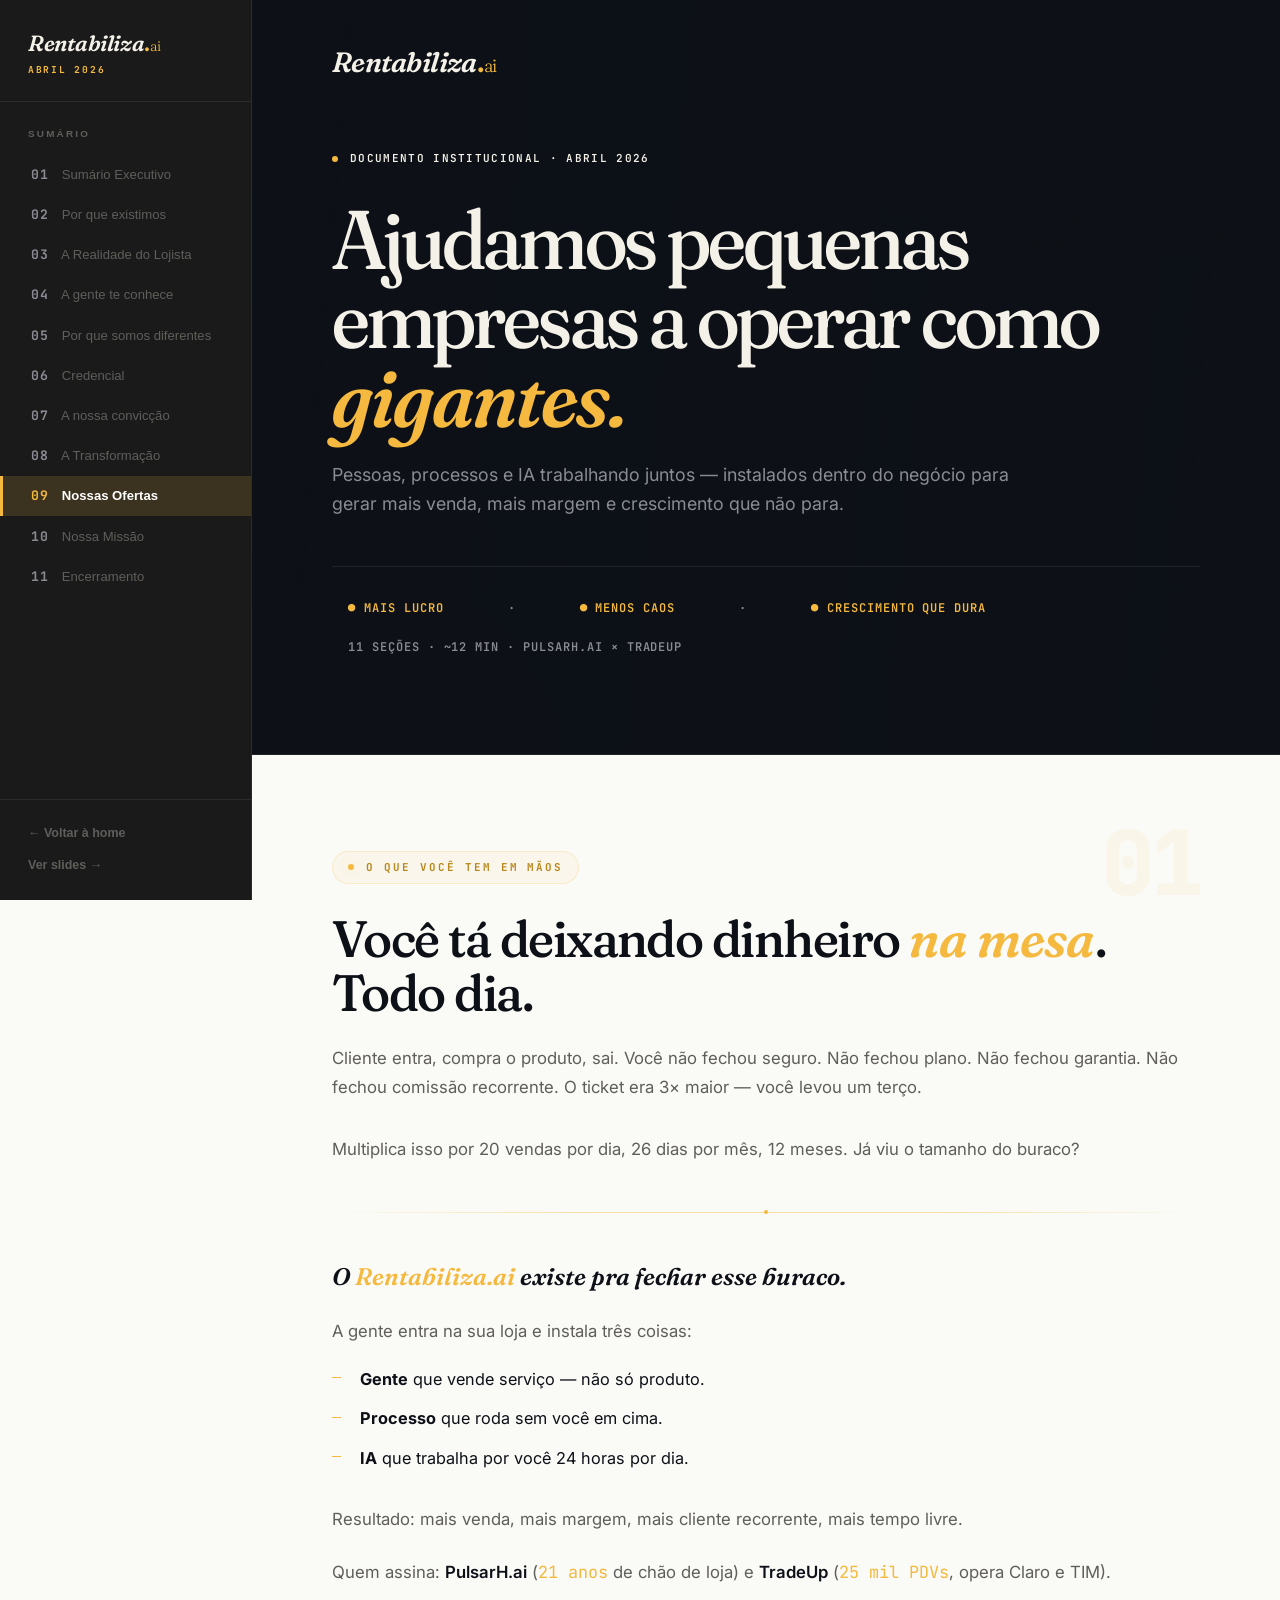
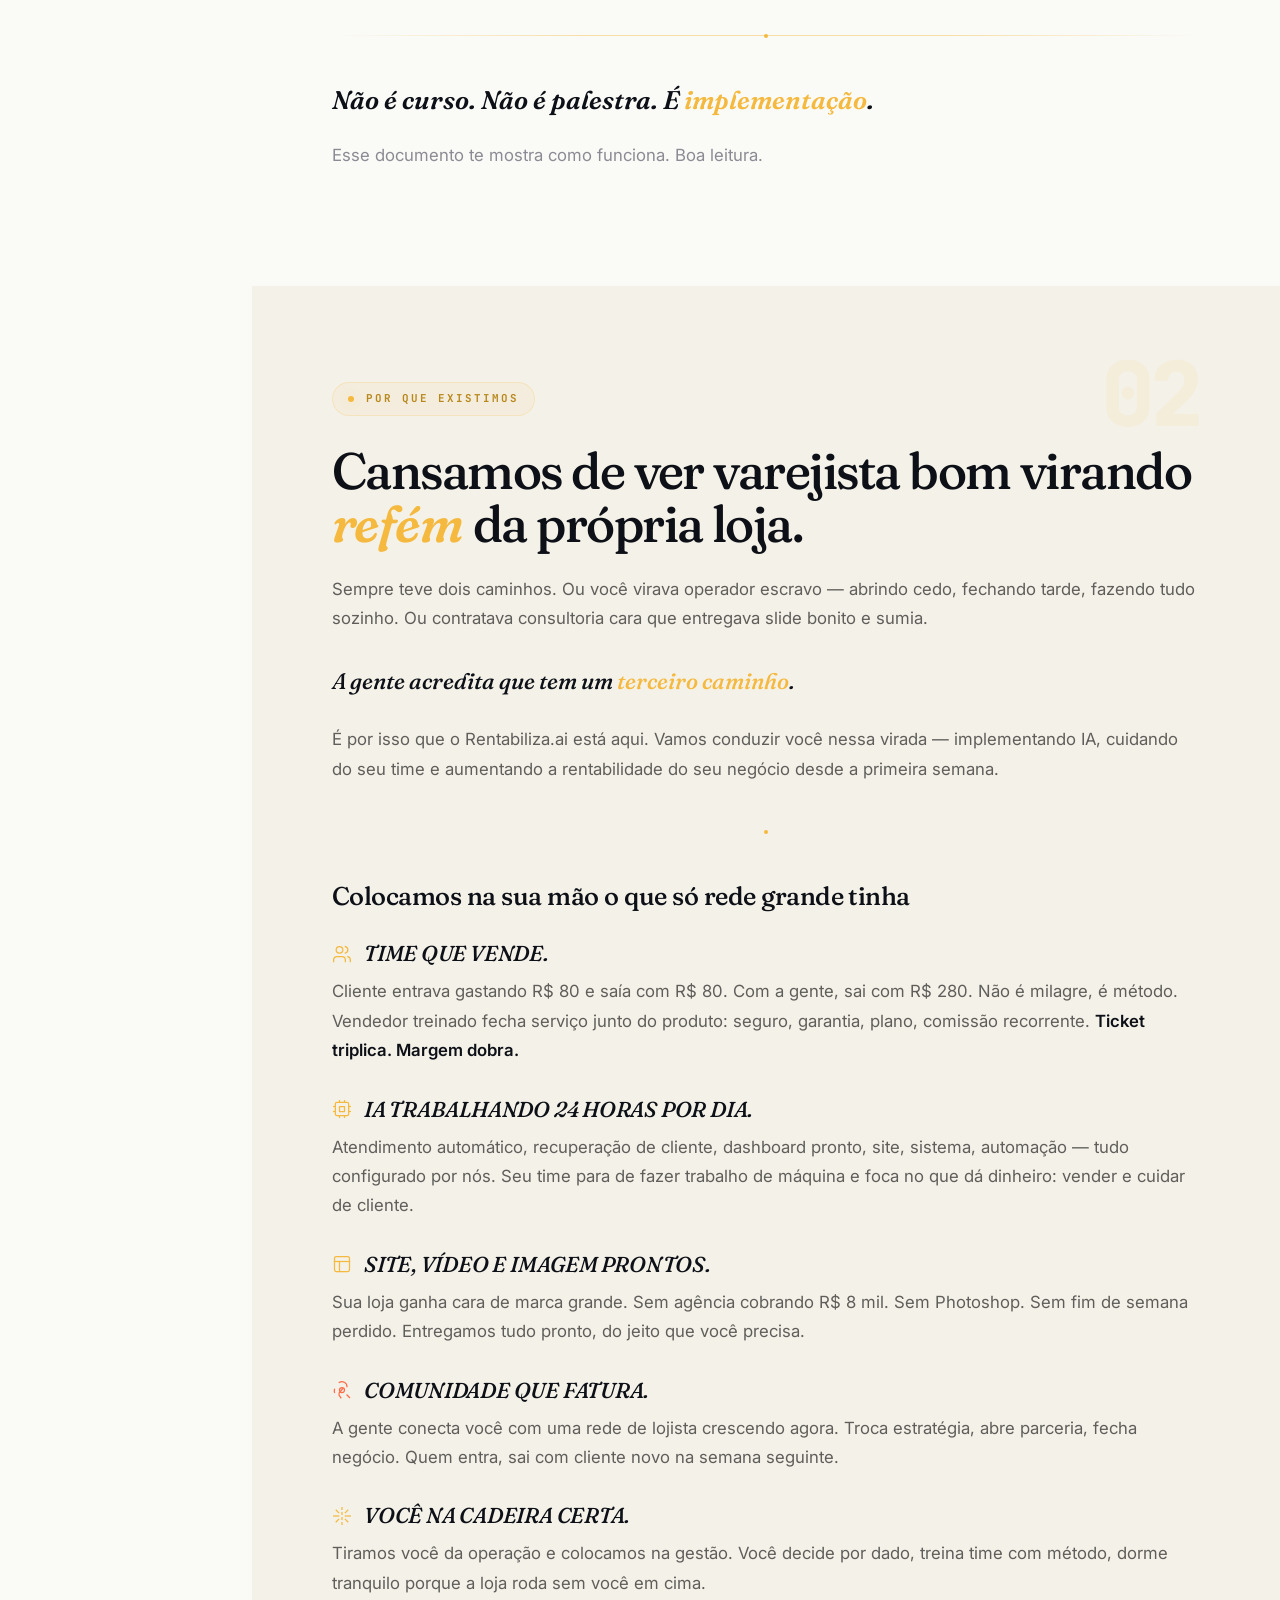
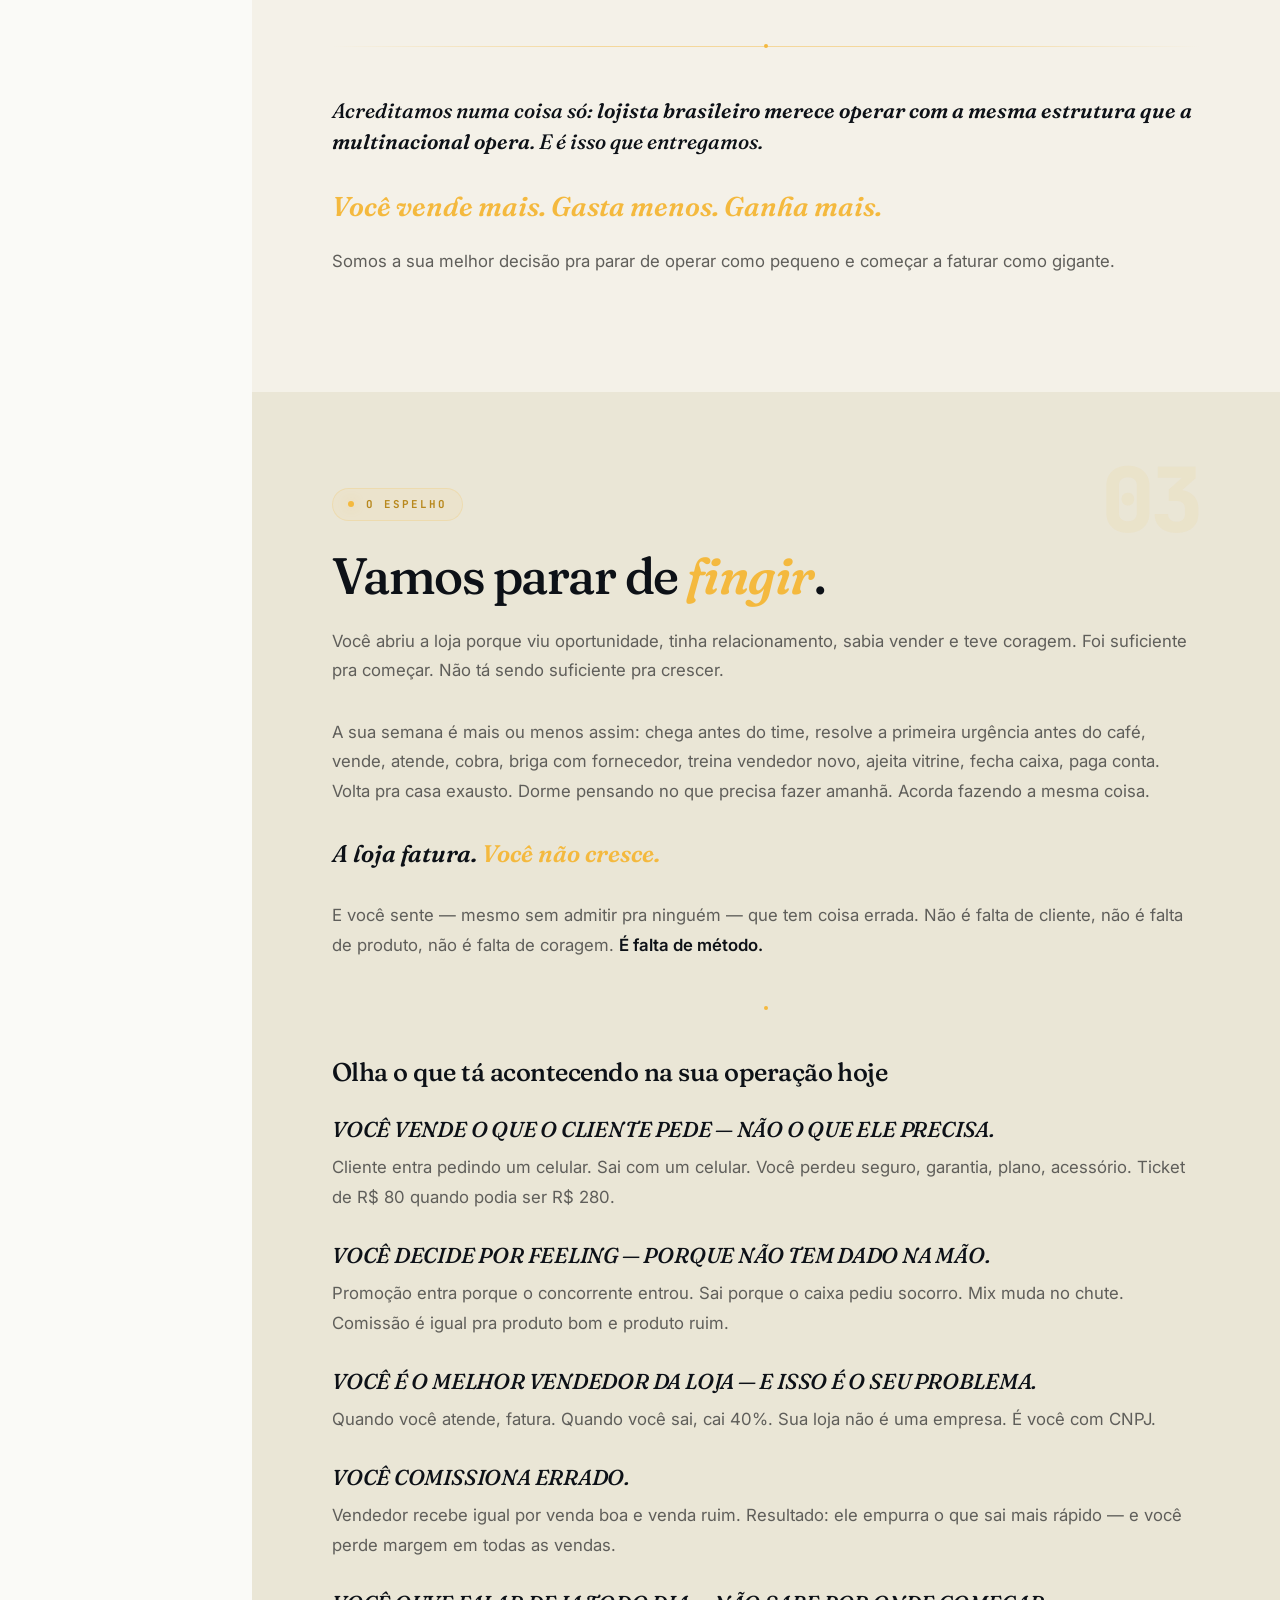
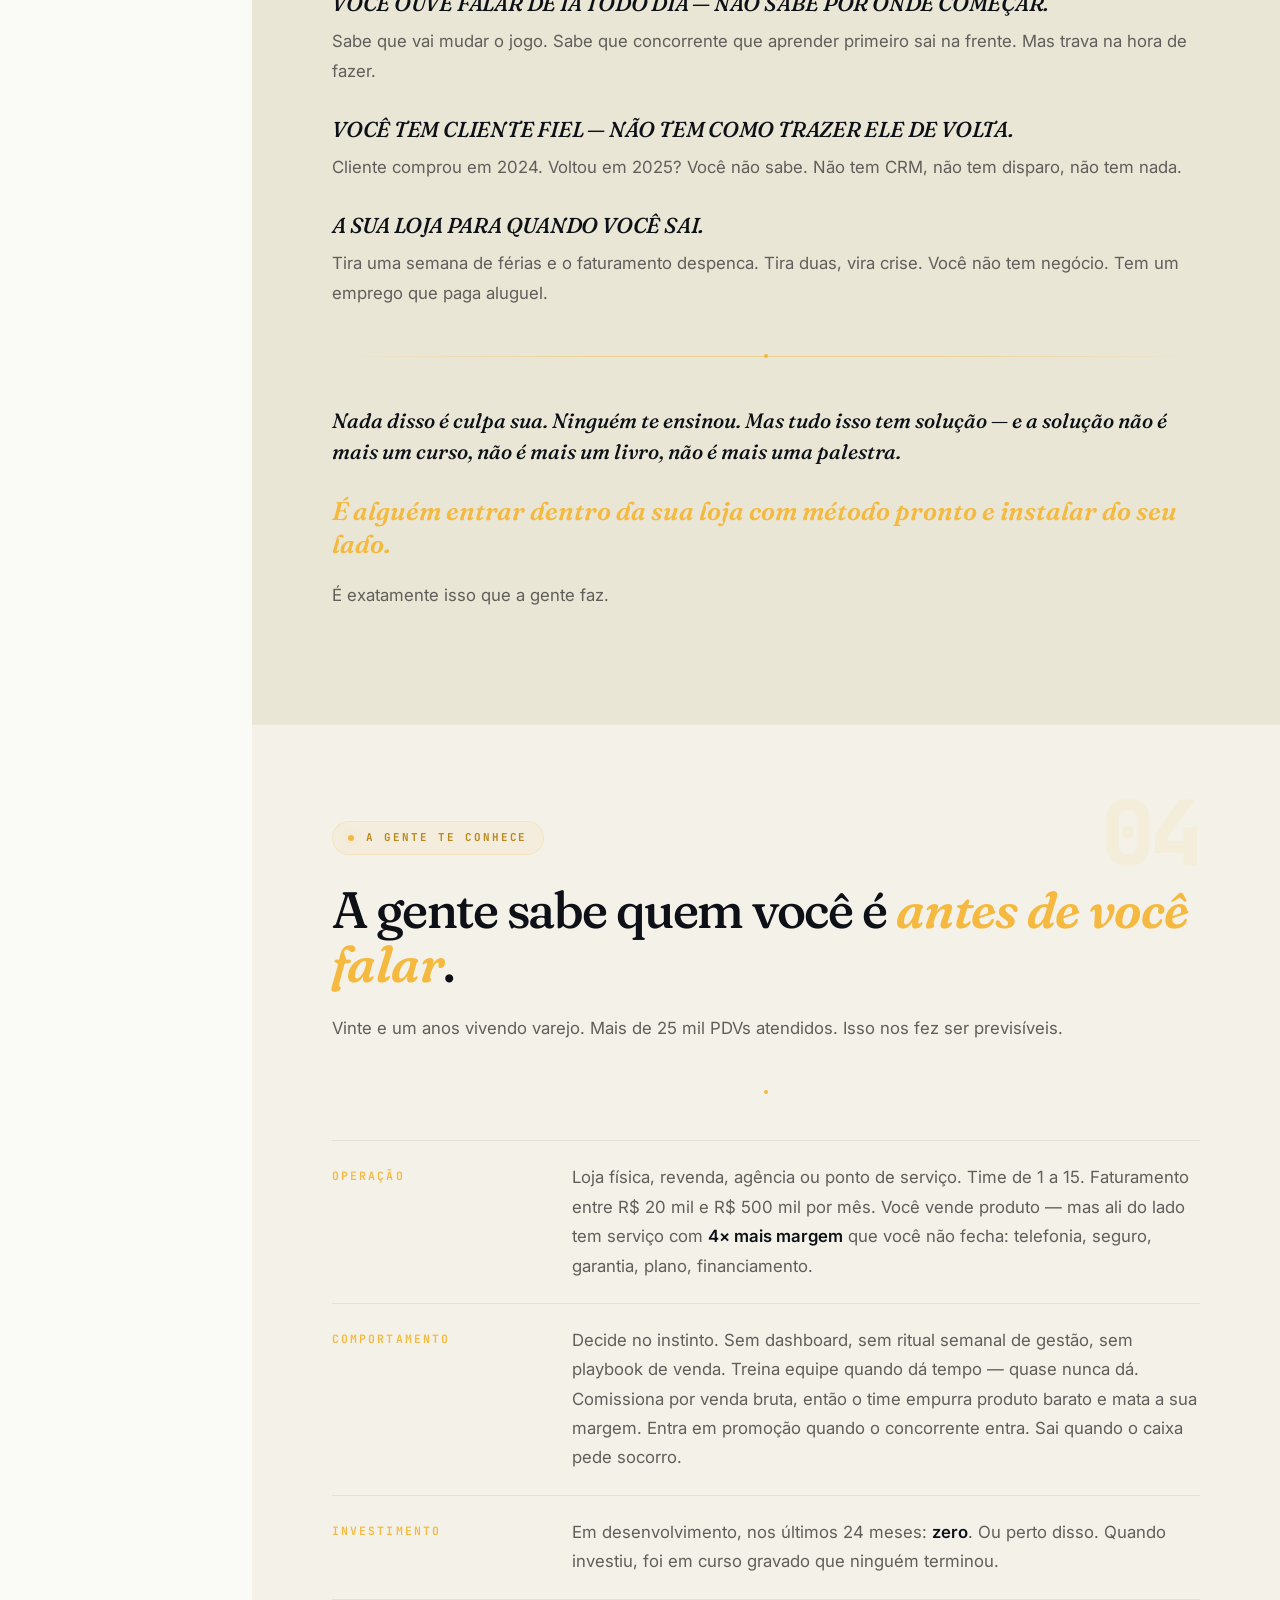
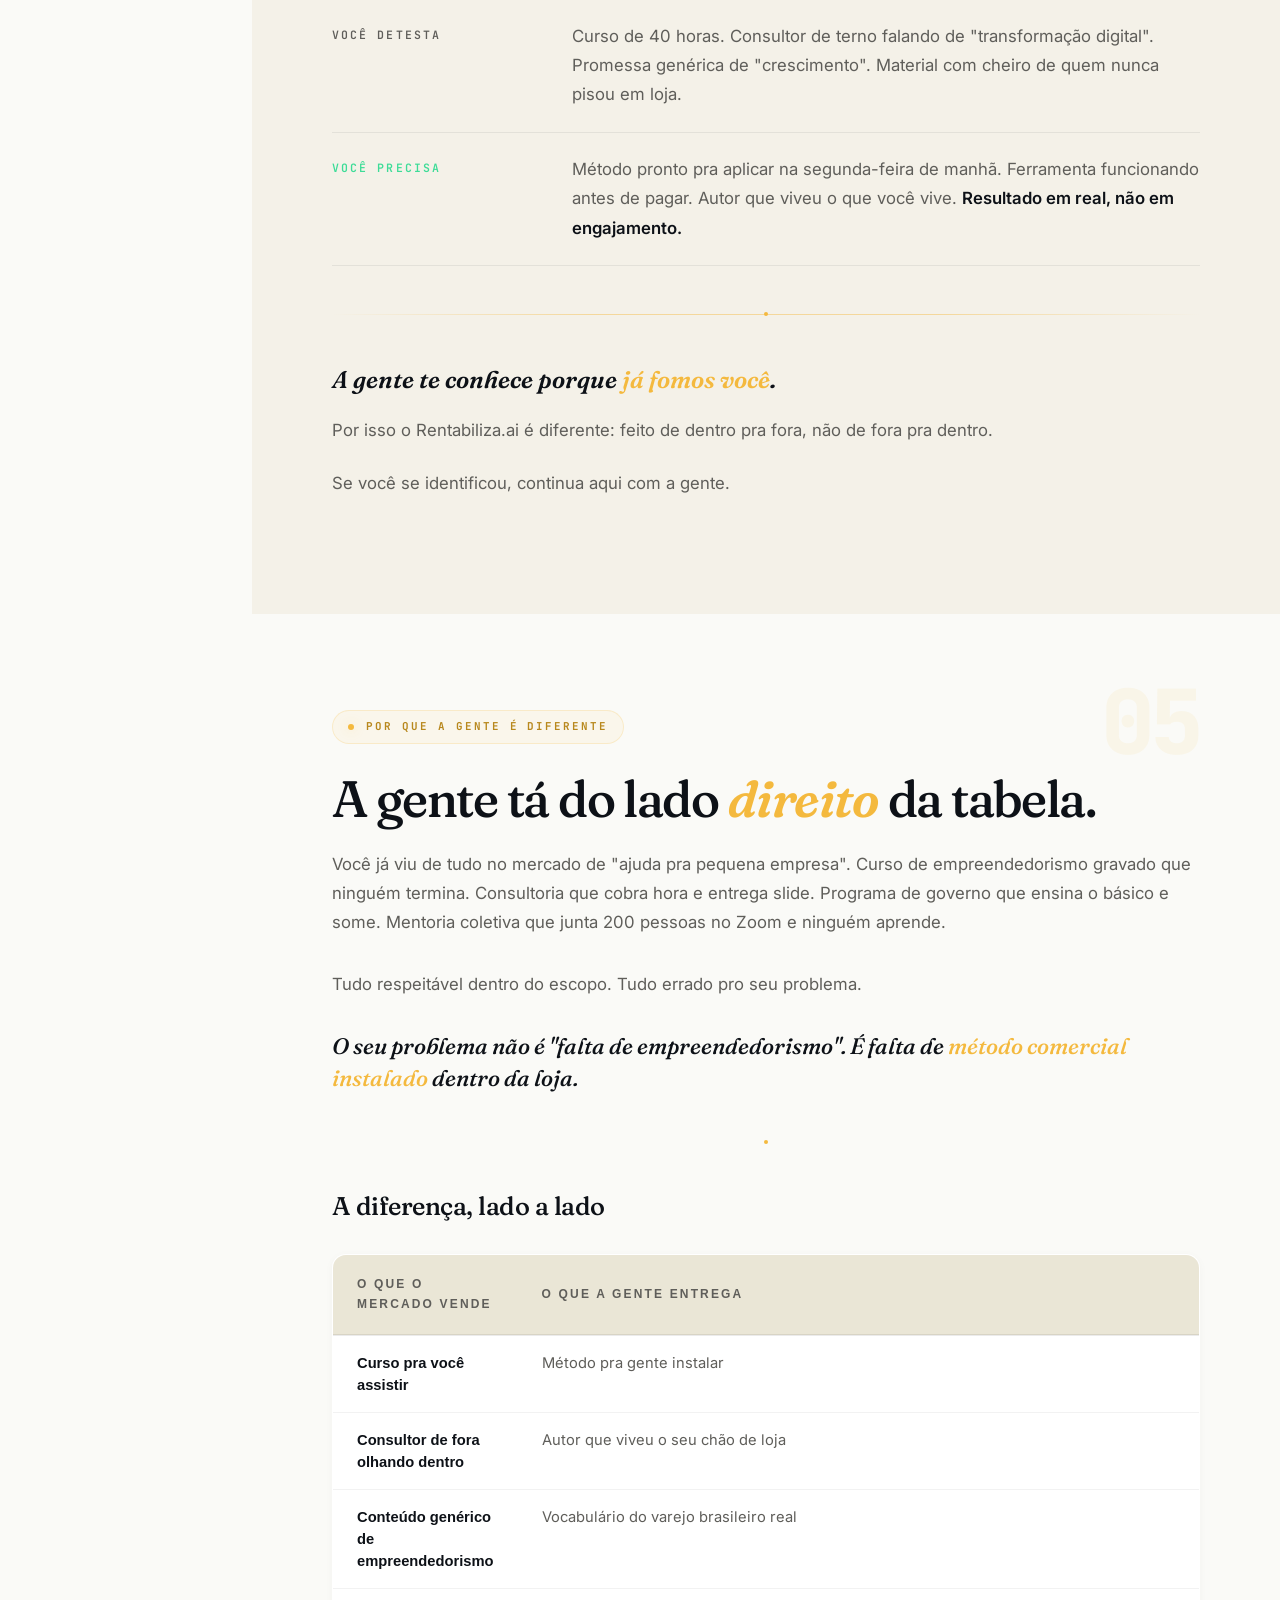
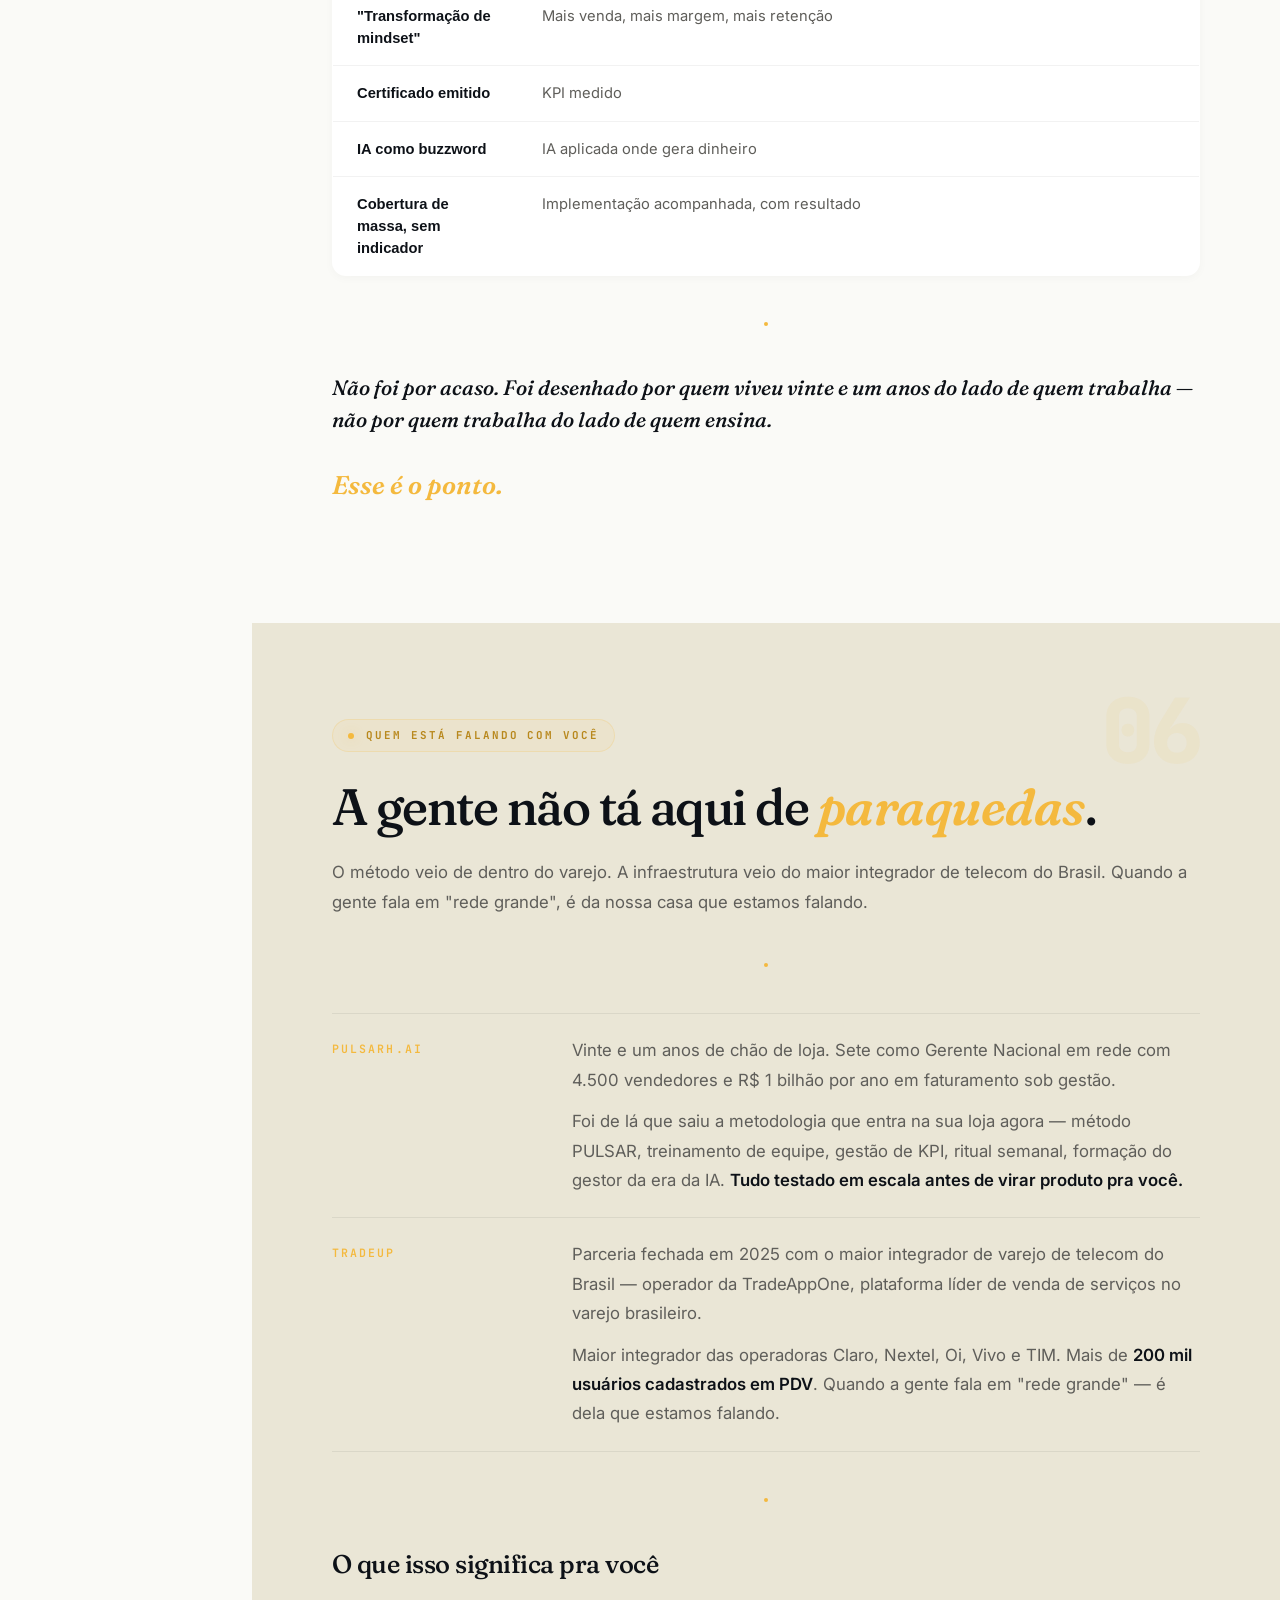
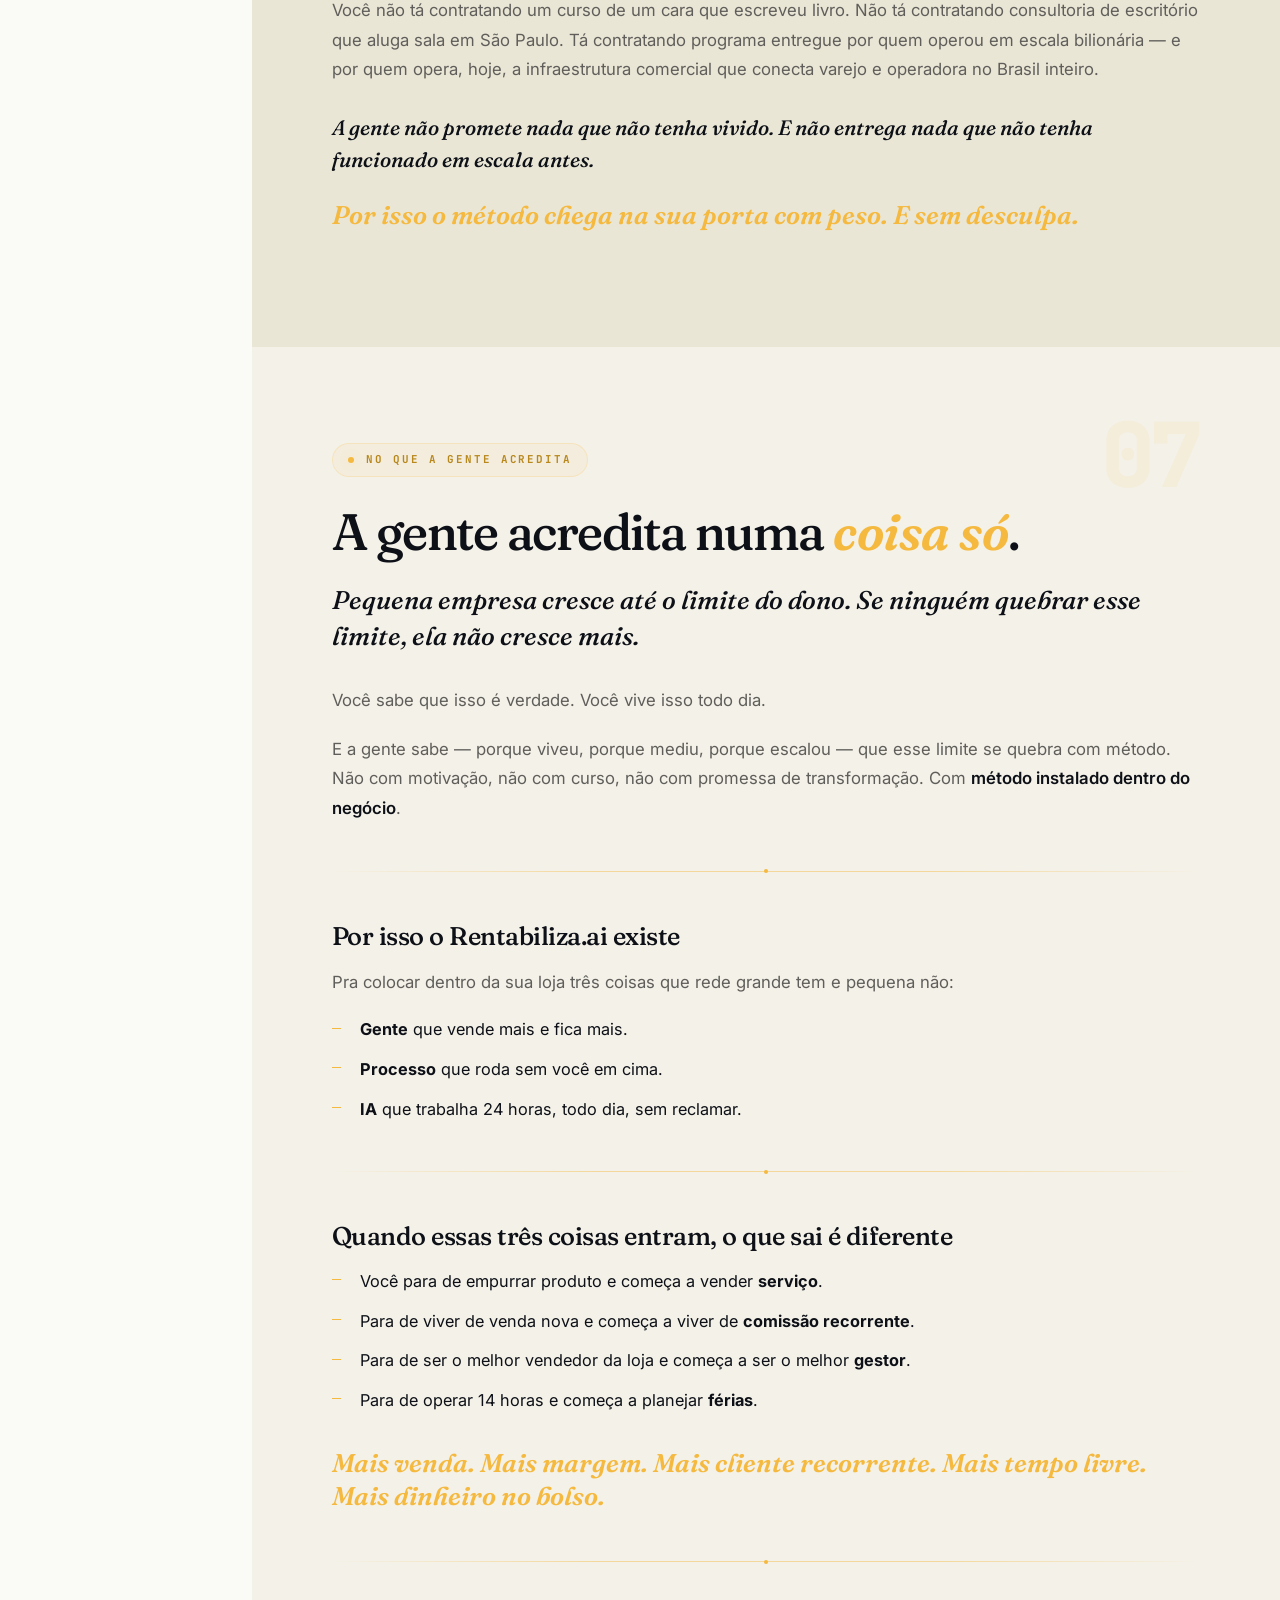
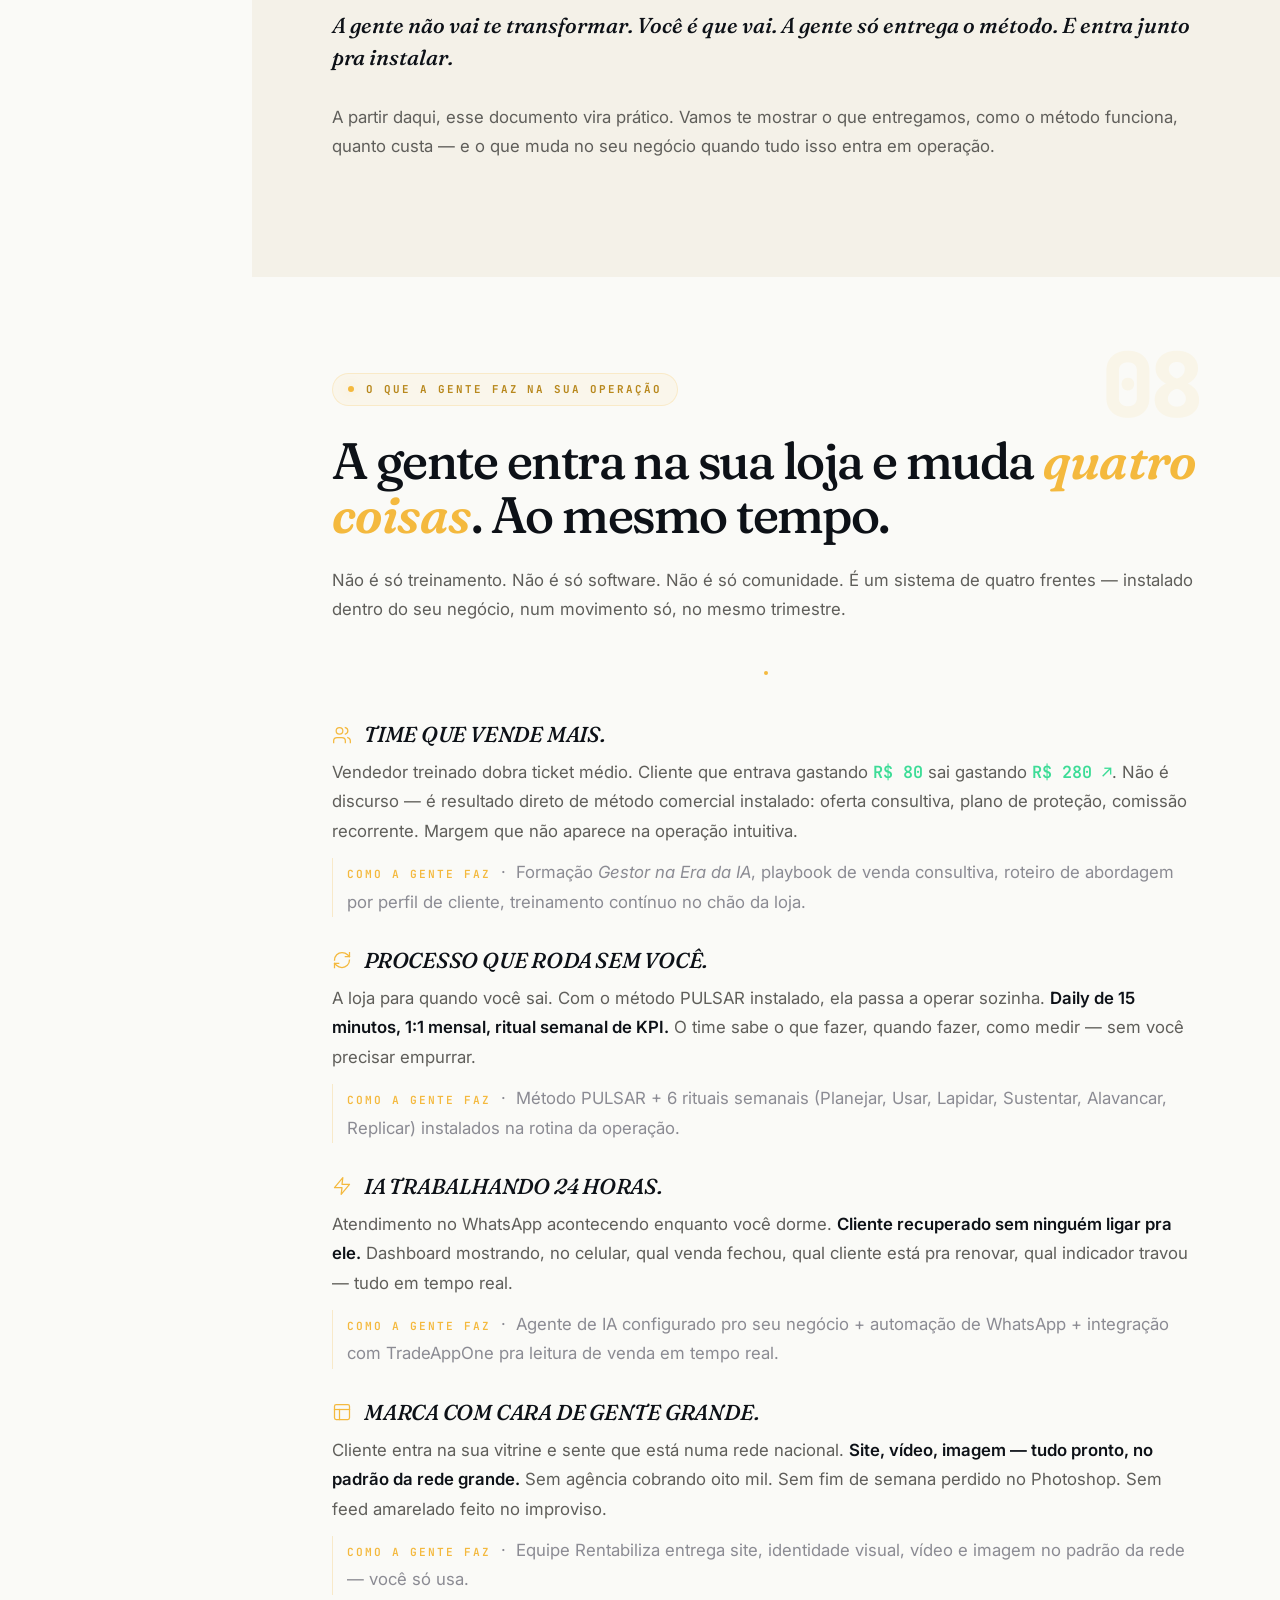
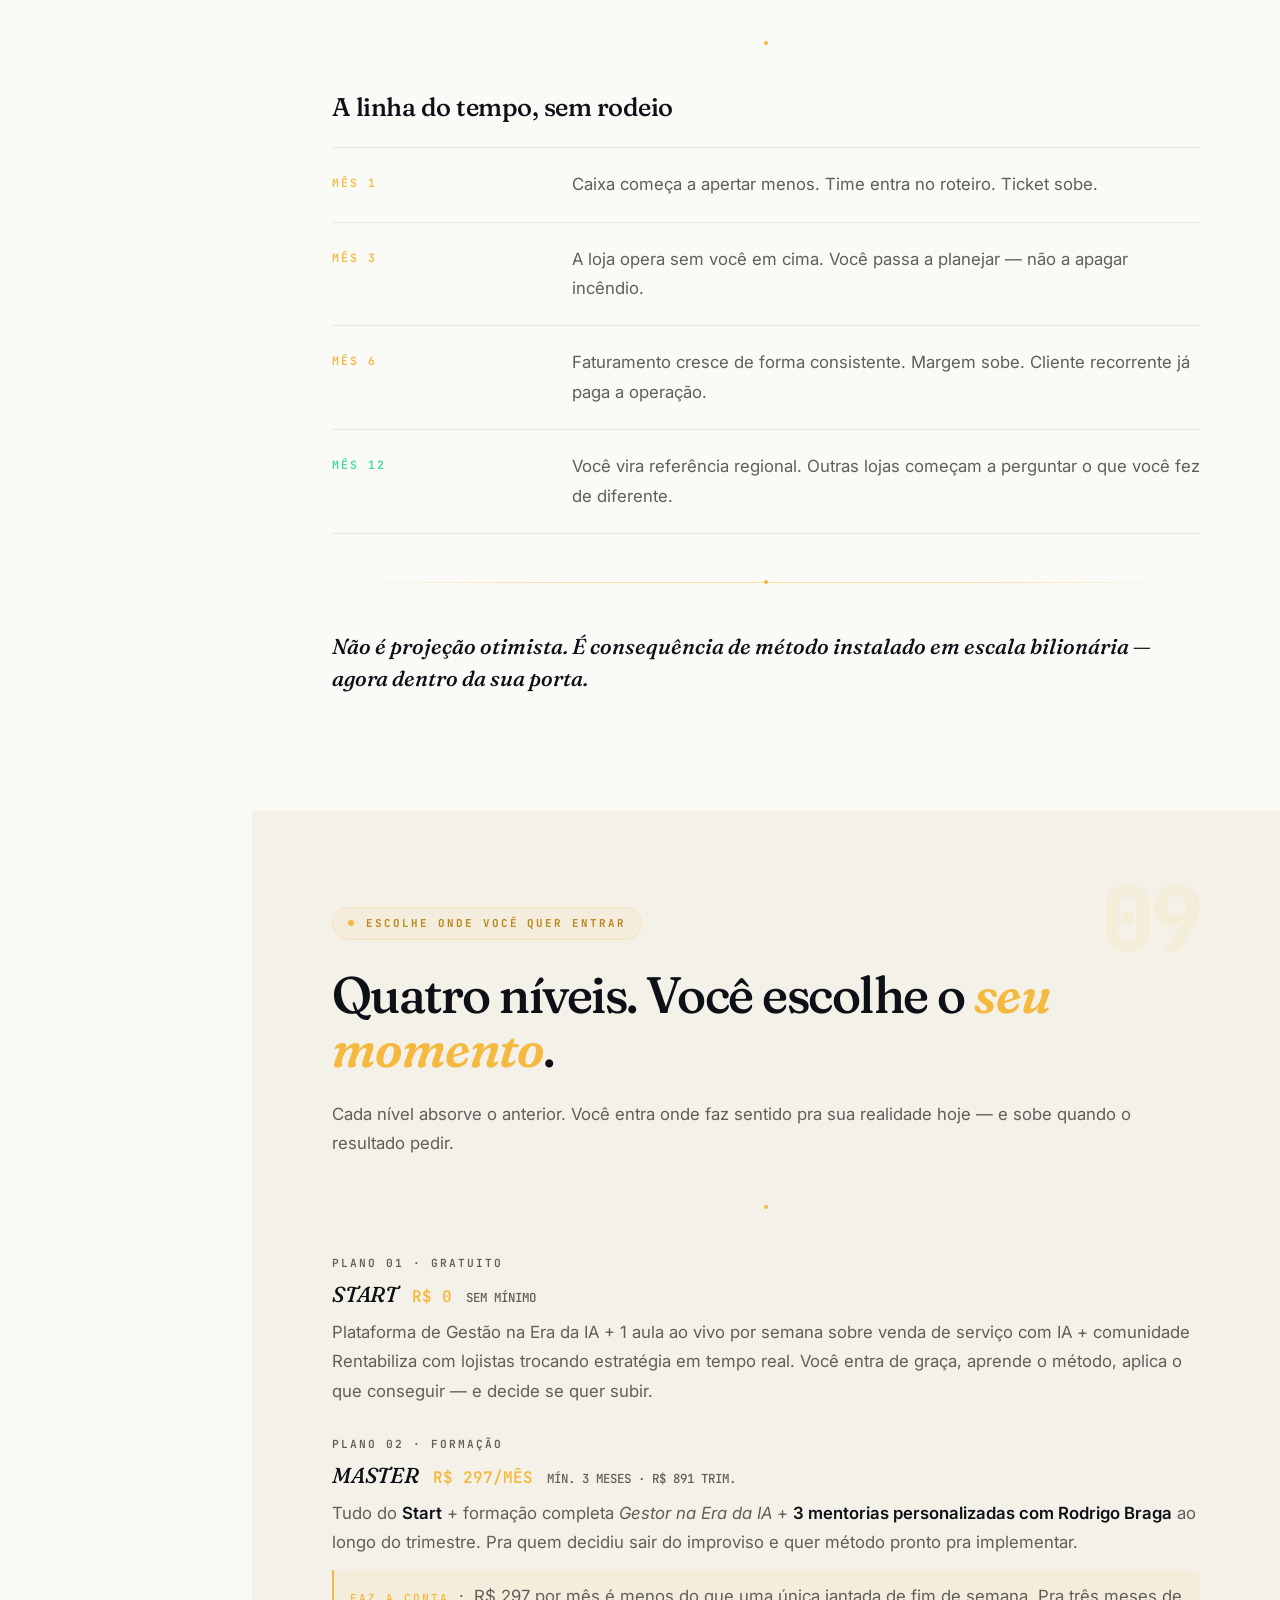
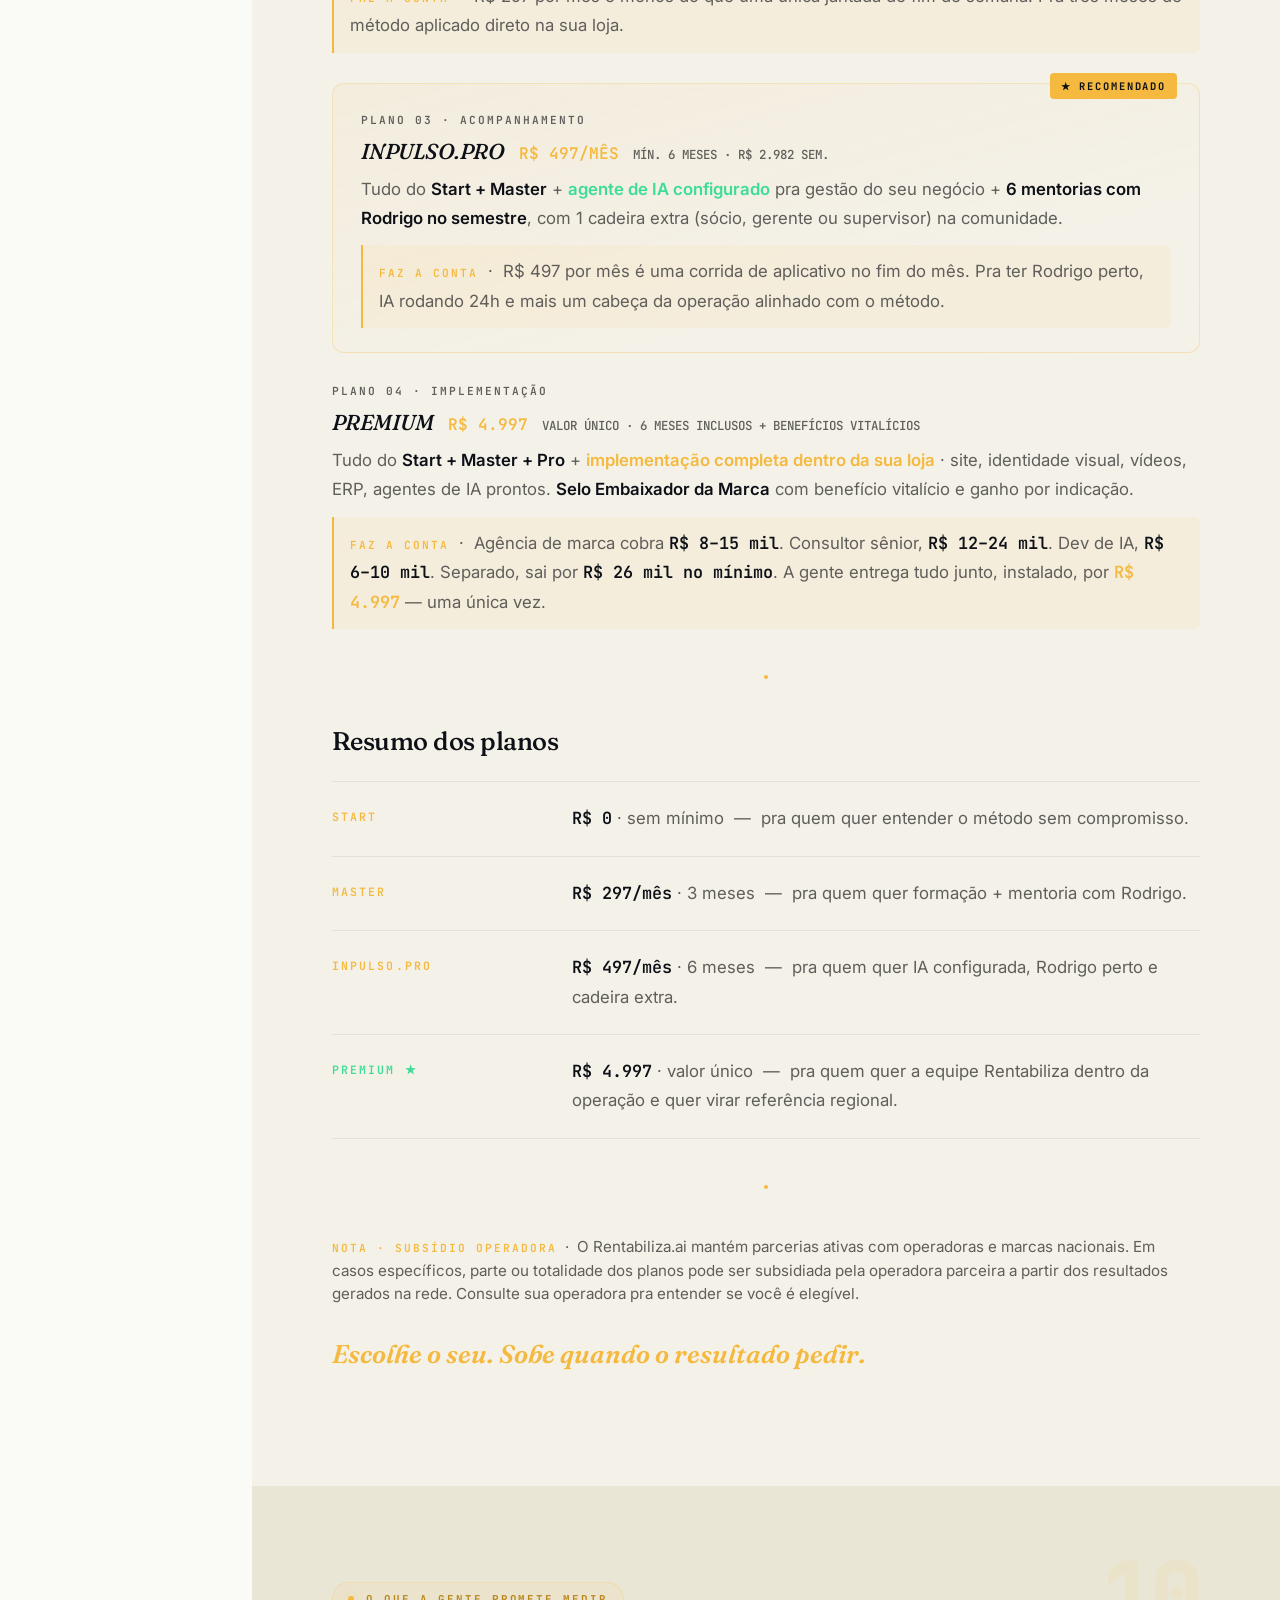
==== doc.html @ b0466643 "V8.1 — Vídeo no hero do doc.html (paridade visual com index/manifesto) doc.html hero estava sem víde" ====
<!DOCTYPE html>
<html lang="pt-BR">
<head>
  <meta charset="UTF-8">
  <meta name="viewport" content="width=device-width, initial-scale=1.0">
  <title>Rentabiliza.ai · Business Case</title>
  <meta name="description" content="Business case completo do Rentabiliza.ai — método, arquitetura dos pacotes, cenários de escala com KPI auditável e plano de go-to-market.">

  <!-- Open Graph -->
  <meta property="og:type" content="article">
  <meta property="og:title" content="Rentabiliza.ai · Business Case">
  <meta property="og:description" content="Business case completo — método, arquitetura dos pacotes, cenários de escala e plano de go-to-market.">
  <meta property="og:image" content="https://claro-acelera.vercel.app/assets/images/og-image.png">
  <meta property="og:url" content="https://claro-acelera.vercel.app/doc.html">
  <meta property="og:image:width" content="1200">
  <meta property="og:image:height" content="630">
  <meta property="og:site_name" content="Rentabiliza.ai">
  <meta property="og:locale" content="pt_BR">

  <!-- Twitter Card -->
  <meta name="twitter:card" content="summary_large_image">
  <meta name="twitter:title" content="Rentabiliza.ai · Business Case">
  <meta name="twitter:image" content="https://claro-acelera.vercel.app/assets/images/og-image.png">

  <meta name="theme-color" content="#0D1117">

  <link rel="icon" type="image/svg+xml" href="assets/brand/logo-mono-amber.svg">

  <!-- Rentabiliza.ai Design Tokens -->
  <link rel="stylesheet" href="assets/brand/rentabiliza-tokens.css">
  <style>
    /* ═══════════════════════════════ TOKENS ═══════════════════════════════ */
    :root {
      /* ═══ LEGACY ALIASES → agora mapeiam pra Rentabiliza.ai ═══ */
      /* "Claro red" e "yellow" viraram AMBER (a cor protagonista de Rentabiliza) */
      --claro-red: #F4B93E;              /* âmbar — substitui vermelho Claro em CTAs e destaques */
      --claro-red-deep: #B8881D;         /* âmbar escuro pra hover/press */
      --claro-red-light: #FFC856;        /* âmbar hover */
      --claro-red-glow: rgba(244, 185, 62, 0.30);
      --claro-red-pale: rgba(244, 185, 62, 0.08);
      --claro-yellow: #F4B93E;           /* mesmo âmbar */
      --claro-yellow-soft: #FFC856;
      --claro-yellow-pale: rgba(244, 185, 62, 0.12);

      /* Dark — agora noite profunda Rentabiliza */
      --ink: #0D1117;                    /* noite profunda */
      --charcoal: #1A2430;               /* grafite superfície */
      --surface: #242F3E;
      --surface-raised: #2D3B4F;

      /* Light — papel Rentabiliza */
      --cream: #F4F1E8;                  /* papel */
      --paper: #FAFAF7;                  /* branco-off */
      --stone: #EAE6D6;
      --stone-2: #E0DCCA;

      /* Aliases gold */
      --gold: #F4B93E;
      --gold-soft: #F4B93E;
      --gold-deep: #B8881D;

      /* Text — Rentabiliza */
      --text-dark: #0D1117;
      --text-mid: #5F5E5A;
      --text-light: #F4F1E8;
      --muted: #5F5E5A;
      --muted-2: #5F5E5A;
      --muted-dark: #8B8B93;

      /* Borders */
      --border-dark: rgba(255, 255, 255, 0.08);
      --border-light: rgba(13, 17, 23, 0.08);
      --border-warm: rgba(244, 185, 62, 0.4);

      /* Acentos funcionais Rentabiliza */
      --r-mint: #3DDC97;          /* só KPI positivo / dado vivo */
      --r-coral: #FF6B47;         /* só humanização / gente */
    }

    /* Typography overrides — todas fontes agora são Rentabiliza (Fraunces + Inter + JetBrains Mono).
       Aliases mantidos: headings = Fraunces, body = Inter, mono = JetBrains Mono. */
    body { font-family: 'Inter', system-ui, sans-serif; }
    h1, h2, h3, h4, h5, h6,
    .t-hero, .t-section, .t-sub,
    .sig-name, .card-title, .dim-title, .method-title, .layer-title, .tl-title, .metric-who {
      font-family: 'Fraunces', 'Times New Roman', serif !important;
      font-variation-settings: "SOFT" 50, "WONK" 0;
      font-weight: 500 !important;
      letter-spacing: -0.02em;
    }
    /* Italic emphasis brand signature — Fraunces italic 600 */
    .t-hero em, .t-section em, .t-sub em, h1 em, h2 em, h3 em, .card-title em, .method-title span, .variant-text em {
      font-family: 'Fraunces', 'Times New Roman', serif !important;
      font-style: italic !important;
      font-weight: 600 !important;
      color: var(--claro-red) !important;
      letter-spacing: -0.01em !important;
    }
    /* Mono para labels, eyebrows, números, tags */
    .eyebrow, .sb-version, .sb-num, .hero-meta, .sig-meta, .footer-meta-label,
    .card-spec-label, .card-spec-value, .metric-label, .dim-num, .layer-num, .tl-duration,
    .pack-overview-num, .pack-overview-duration, .pack-overview-price,
    .nav-meta, .nav-meta-right, .meta-item-label, .meta-item-value,
    .cards-label-small, .section-num {
      font-family: 'JetBrains Mono', ui-monospace, monospace !important;
      letter-spacing: 0.08em;
    }
    .eyebrow, .cards-label-small, .sb-version {
      text-transform: uppercase;
      letter-spacing: 0.12em;
      font-weight: 600;
    }

    /* ═══════════════════════════════ RESET ═══════════════════════════════ */
    *, *::before, *::after { margin: 0; padding: 0; box-sizing: border-box; }
    html { scroll-behavior: smooth; }
    body {
      font-family: 'Inter', sans-serif;
      background: var(--paper);
      color: var(--text-dark);
      line-height: 1.6;
      -webkit-font-smoothing: antialiased;
      overflow-x: hidden;
    }
    a { color: inherit; text-decoration: none; }

    /* GRAIN sutil apenas em seções dark */
    .sec-dark-bg::before,
    .doc-hero::before,
    .doc-footer::before {
      opacity: 0.03;
    }

    /* ═══════════════════════════════ TYPOGRAPHY ═══════════════════════════════ */
    h1, h2, h3, h4 { font-family: 'Outfit', sans-serif; letter-spacing: -0.02em; line-height: 1.15; font-weight: 800; }
    /* Destaques em títulos: Outfit 900 em vermelho Claro (não mais serif italic) */
    h1 em, h2 em, h3 em, h4 em,
    .t-hero em, .t-section em, .t-sub em,
    .serif-italic {
      font-family: 'Outfit', sans-serif;
      font-style: normal;
      font-weight: 900;
      color: var(--claro-red);
      letter-spacing: -0.03em;
    }
    .t-hero    { font-size: clamp(2.8rem, 6.5vw, 5.5rem); letter-spacing: -0.035em; line-height: 0.95; font-weight: 900; }
    .t-section { font-size: clamp(2rem, 4vw, 3.25rem); letter-spacing: -0.03em; line-height: 1.05; font-weight: 800; }
    .t-sub     { font-size: clamp(1.3rem, 2vw, 1.75rem); letter-spacing: -0.02em; line-height: 1.25; font-weight: 700; }
    .t-lead    { font-size: clamp(1.05rem, 1.4vw, 1.25rem); line-height: 1.6; }
    .t-body    { font-size: 1.02rem; line-height: 1.7; }

    /* ═══════════════════════════════ EYEBROW ═══════════════════════════════ */
    .eyebrow {
      display: inline-flex; align-items: center; gap: 0.75rem;
      padding: 0.45rem 0.95rem;
      background: rgba(237, 28, 36, 0.08);
      border: 1px solid rgba(237, 28, 36, 0.28);
      border-radius: 999px;
      font-family: 'Outfit', sans-serif;
      font-size: 0.68rem; font-weight: 700; letter-spacing: 0.18em;
      text-transform: uppercase; color: #FF6B70;
    }
    .eyebrow-dot { width: 6px; height: 6px; border-radius: 50%; background: var(--claro-red); box-shadow: 0 0 12px var(--claro-red-glow); animation: pulse 2s infinite; }
    @keyframes pulse { 0%, 100% { opacity: 1; } 50% { opacity: 0.4; } }

    .divider-gold {
      height: 1px; margin: 4rem 0;
      background: linear-gradient(90deg, transparent 0%, rgba(197,165,114,0.4) 50%, transparent 100%);
    }
    .divider-light {
      height: 1px; margin: 4rem 0;
      background: linear-gradient(90deg, transparent 0%, rgba(10,10,10,0.1) 50%, transparent 100%);
    }

    /* ═══════════════════════════════ SIDEBAR ═══════════════════════════════ */
    .doc-sidebar {
      position: fixed; top: 0; left: 0;
      width: 252px; height: 100vh;
      background: #1A1A1A;
      border-right: 1px solid var(--border-dark);
      display: flex; flex-direction: column;
      z-index: 100;
      overflow-y: auto;
    }
    .sb-logo {
      padding: 2rem 1.75rem 1.5rem;
      border-bottom: 1px solid var(--border-dark);
    }
    .sb-brand { display: flex; align-items: baseline; gap: 0.5rem; margin-bottom: 0.5rem; }
    .sb-wordmark {
      font-family: 'Fraunces', serif;
      font-variation-settings: "SOFT" 50, "WONK" 0;
      font-size: 22px;
      line-height: 1;
      display: inline-flex;
      align-items: baseline;
      letter-spacing: -0.02em;
    }
    .sb-wordmark .r-name { font-style: italic; font-weight: 600; color: var(--text-light); }
    .sb-wordmark .r-dot { color: var(--claro-red); font-weight: 600; }
    .sb-wordmark .r-ai { color: var(--claro-red); font-weight: 300; font-size: 0.65em; margin-left: 0.02em; }
    .sb-brand-text {
      font-family: 'JetBrains Mono', monospace; font-weight: 600;
      font-size: 10px; letter-spacing: 0.12em;
      text-transform: uppercase;
      color: var(--muted-dark);
      margin-top: 0.25rem;
    }
    .sb-brand-text span { color: var(--claro-yellow); font-family: 'Outfit', sans-serif; font-weight: 900; }
    .sb-version {
      font-family: 'Outfit', sans-serif;
      font-size: 0.6rem; font-weight: 700; letter-spacing: 0.18em;
      text-transform: uppercase; color: var(--claro-yellow);
    }

    .sb-nav {
      flex: 1;
      padding: 1.5rem 0;
      overflow-y: auto;
    }
    .sb-section {
      font-family: 'Outfit', sans-serif;
      font-size: 0.62rem; font-weight: 700; letter-spacing: 0.22em;
      text-transform: uppercase; color: var(--muted-2);
      padding: 0 1.75rem 0.75rem;
    }
    .sb-link {
      display: block;
      padding: 0.6rem 1.75rem;
      font-family: 'Outfit', sans-serif;
      font-size: 0.82rem; font-weight: 500;
      color: var(--muted);
      border-left: 3px solid transparent;
      transition: all 0.25s ease;
    }
    .sb-link:hover { color: var(--text-light); }
    .sb-link.active {
      color: #fff;
      border-left-color: var(--claro-yellow);
      background: rgba(244,185,62,0.15);
      font-weight: 600;
    }
    .sb-link .sb-num {
      display: inline-block; width: 1.7rem;
      font-family: 'Outfit', sans-serif;
      font-weight: 700;
      color: var(--muted-dark);
    }
    .sb-link.active .sb-num { color: var(--claro-yellow); }
    .sb-link.active {
      color: #fff;
    }

    .sb-footer {
      padding: 1.5rem 1.75rem;
      border-top: 1px solid var(--border-dark);
      display: flex; flex-direction: column; gap: 0.75rem;
    }
    .sb-footer a {
      font-family: 'Outfit', sans-serif;
      font-size: 0.78rem; font-weight: 600;
      color: var(--muted);
      transition: color 0.25s ease;
      display: inline-flex; align-items: center; gap: 0.5rem;
    }
    .sb-footer a:hover { color: var(--claro-red); }

    /* ═══════════════════════════════ MAIN ═══════════════════════════════ */
    .doc-main {
      margin-left: 252px;
      min-height: 100vh;
    }

    /* DOC HERO — Rentabiliza (dark ink + âmbar + vídeo atmosférico) */
    .doc-hero {
      position: relative;
      padding: 7rem 5rem 6rem;
      background: var(--ink);
      color: var(--text-light);
      overflow: hidden;
      border-bottom: 1px solid var(--border-dark);
    }
    /* Vídeo de fundo — atmosfera de empreendedor real, em loop mudo */
    .doc-hero-video {
      position: absolute; inset: 0;
      width: 100%; height: 100%;
      object-fit: cover;
      object-position: center right;
      opacity: 0.32;
      filter: saturate(0.85) contrast(1.05) brightness(0.92);
      pointer-events: none;
      z-index: 0;
    }
    /* Overlay gradient — preserva legibilidade do texto à esquerda, vídeo respira à direita */
    .doc-hero::before {
      content: ''; position: absolute; inset: 0;
      background:
        linear-gradient(95deg, rgba(13,17,23,0.92) 0%, rgba(13,17,23,0.78) 40%, rgba(13,17,23,0.45) 75%, rgba(13,17,23,0.25) 100%),
        radial-gradient(ellipse 60% 40% at 85% 10%, rgba(244,185,62,0.12), transparent 60%),
        radial-gradient(ellipse 40% 40% at 10% 100%, rgba(244,185,62,0.05), transparent 60%);
      pointer-events: none;
      z-index: 1;
    }
    .doc-hero-logo {
      position: absolute; top: 3rem; left: 5rem;
      z-index: 3;
      font-family: 'Fraunces', serif;
      font-variation-settings: "SOFT" 50, "WONK" 0;
      font-size: 28px; line-height: 1;
      display: inline-flex; align-items: baseline;
      letter-spacing: -0.02em;
    }
    .doc-hero-logo .r-name { font-style: italic; font-weight: 600; color: var(--text-light); }
    .doc-hero-logo .r-dot { color: var(--claro-red); font-weight: 600; }
    .doc-hero-logo .r-ai { color: var(--claro-red); font-weight: 300; font-size: 0.65em; margin-left: 0.02em; }

    .doc-hero-inner { position: relative; z-index: 2; max-width: 900px; padding-top: 2rem; }
    .doc-hero .eyebrow {
      margin-bottom: 2rem;
      background: transparent;
      border: none;
      padding: 0;
      color: var(--text-light);
      font-family: 'JetBrains Mono', monospace;
      font-size: 11px;
      letter-spacing: 0.12em;
      text-transform: uppercase;
      font-weight: 600;
    }
    .doc-hero .eyebrow-dot {
      background: var(--claro-red);
      box-shadow: none;
      animation: none;
    }
    .doc-hero .t-hero { color: var(--text-light); margin-bottom: 1.5rem; }
    .doc-hero .t-lead { color: var(--muted-dark); margin-bottom: 3rem; max-width: 700px; font-weight: 400; }
    .hero-meta {
      display: flex; flex-wrap: wrap; gap: 2rem;
      padding-top: 2rem;
      border-top: 1px solid var(--border-dark);
      font-family: 'JetBrains Mono', monospace;
      font-size: 12px; font-weight: 600; letter-spacing: 0.08em;
      color: var(--text-light);
      text-transform: uppercase;
    }
    .hero-meta span { color: var(--muted-dark); margin: 0 1rem; }

    /* ═══════════════════════════════ DOC SECTION ═══════════════════════════════ */
    .doc-section {
      position: relative;
      padding: 6rem 5rem;
      overflow: hidden;
    }
    .doc-section-inner { position: relative; max-width: 900px; }

    .section-num {
      position: absolute; top: 4rem; right: 5rem;
      font-family: 'Outfit', sans-serif;
      font-weight: 900;
      font-size: clamp(3.5rem, 7vw, 7rem); line-height: 1;
      color: rgba(244,185,62,0.08);
      pointer-events: none; user-select: none;
      letter-spacing: -0.05em;
    }

    .doc-section .eyebrow { margin-bottom: 1.75rem; }
    .doc-section .t-section { margin-bottom: 1.5rem; }
    .doc-section .t-section em { font-family: 'Outfit', sans-serif; font-style: normal; font-weight: 900; color: var(--claro-red); letter-spacing: -0.03em; }
    .doc-section .t-lead { margin-bottom: 2rem; }

    /* TODAS AS SEÇÕES AGORA LIGHT — alternância visual via cream/paper/stone */
    .sec-dark, .sec-charcoal, .sec-light {
      background: var(--cream);
      color: var(--text-dark);
    }
    /* Alternância visual sutil para dar ritmo sem trocar para fundo escuro */
    .sec-dark { background: var(--paper); }        /* branco puro */
    .sec-charcoal { background: var(--stone); }    /* stone mais acinzentado */
    .sec-light { background: var(--cream); }       /* cream off-white */

    /* Seção num decorativo (número grande ao lado do título) — vermelho suave */
    .section-num { color: rgba(244,185,62,0.08); }

    /* Eyebrow padrão em light */
    .sec-dark .eyebrow, .sec-charcoal .eyebrow, .sec-light .eyebrow {
      background: rgba(244,185,62,0.06);
      border-color: rgba(244,185,62,0.2);
      color: var(--claro-red-deep);
    }

    /* Títulos das seções */
    .sec-dark .t-section, .sec-charcoal .t-section, .sec-light .t-section { color: var(--text-dark); }
    .sec-dark .t-section em, .sec-charcoal .t-section em, .sec-light .t-section em {
      font-family: 'Outfit', sans-serif;
      font-style: normal;
      font-weight: 900;
      color: var(--claro-red);
      letter-spacing: -0.03em;
    }

    /* Corpo de texto */
    .sec-dark .t-lead, .sec-dark .t-body,
    .sec-charcoal .t-lead, .sec-charcoal .t-body,
    .sec-light .t-lead, .sec-light .t-body { color: var(--muted-2); }
    .sec-dark .t-body strong, .sec-charcoal .t-body strong, .sec-light .t-body strong { color: var(--text-dark); font-weight: 600; }
    .sec-dark h3.t-sub, .sec-charcoal h3.t-sub, .sec-light h3.t-sub { color: var(--text-dark); margin: 2.5rem 0 1rem; }
    .sec-dark h4, .sec-charcoal h4, .sec-light h4 {
      color: var(--claro-red);
      font-size: 1rem;
      font-weight: 700;
      text-transform: uppercase;
      letter-spacing: 0.1em;
      margin: 2rem 0 0.8rem;
      font-family: 'Outfit', sans-serif;
    }
    .sec-dark .divider-gold, .sec-charcoal .divider-gold, .sec-light .divider-gold {
      background: linear-gradient(90deg, transparent 0%, rgba(244,185,62,0.25) 50%, transparent 100%);
    }
    .serif-italic { color: var(--claro-red); }

    /* BODY TEXT */
    .doc-section p {
      font-size: 1.05rem;
      line-height: 1.75;
      margin-bottom: 1.2rem;
    }
    .doc-section ul {
      list-style: none;
      margin: 1rem 0 2rem;
      padding: 0;
    }
    .doc-section ul li {
      position: relative;
      padding-left: 1.75rem;
      margin-bottom: 0.75rem;
      line-height: 1.7;
      font-size: 1.02rem;
    }
    .doc-section ul li::before {
      content: ''; position: absolute;
      left: 0; top: 0.7em;
      width: 0.55rem; height: 1px;
      background: var(--claro-red);
    }
    .sec-light ul li::before { background: var(--claro-red); }

    /* QUOTE / PROMESSA — limpo, sem serif italic */
    .doc-quote {
      margin: 2rem 0;
      padding: 1.75rem 2rem 1.75rem 2.25rem;
      border-left: 4px solid var(--claro-red);
      background: var(--claro-red-pale);
      border-radius: 0 8px 8px 0;
      font-family: 'Inter', sans-serif;
      font-style: normal;
      font-size: clamp(1.05rem, 1.4vw, 1.25rem);
      line-height: 1.55;
      color: var(--text-dark);
      font-weight: 500;
    }
    .doc-quote-label {
      display: block;
      font-family: 'Outfit', sans-serif;
      font-style: normal;
      font-size: 0.65rem; font-weight: 700; letter-spacing: 0.2em;
      text-transform: uppercase; color: var(--claro-red);
      margin-bottom: 0.8rem;
    }

    /* BIG IDEA PULL — tipografia limpa, acento amarelo Claro */
    .big-idea-pull {
      margin: 3rem 0;
      padding: 2.75rem 3rem;
      background: #FFFFFF;
      border: 1px solid rgba(10,10,10,0.08);
      border-radius: 20px;
      position: relative;
      overflow: hidden;
      box-shadow: 0 8px 32px rgba(0,0,0,0.04);
    }
    .big-idea-pull::before {
      content: ''; position: absolute; top: 0; left: 0; right: 0; height: 4px;
      background: linear-gradient(90deg, var(--claro-red) 0%, var(--claro-yellow) 100%);
    }
    .big-idea-pull p {
      font-family: 'Outfit', sans-serif;
      font-style: normal;
      font-size: clamp(1.2rem, 1.75vw, 1.6rem);
      line-height: 1.4;
      color: var(--text-dark);
      font-weight: 700;
      letter-spacing: -0.015em;
      margin-bottom: 0;
    }
    .big-idea-pull p em {
      color: var(--claro-red);
      font-family: 'Outfit', sans-serif;
      font-style: normal;
      font-weight: 900;
    }

    /* SUBITEM LIST (desdobramentos) */
    .variant-list { display: flex; flex-direction: column; gap: 0.75rem; margin: 2rem 0; }
    .variant-item {
      padding: 1.25rem 1.5rem;
      background: #FFFFFF;
      border: 1px solid rgba(10,10,10,0.08);
      border-left: 3px solid var(--claro-red);
      border-radius: 8px;
    }
    .variant-label {
      font-family: 'Outfit', sans-serif;
      font-size: 0.65rem; font-weight: 700; letter-spacing: 0.18em;
      text-transform: uppercase; color: var(--claro-red);
      margin-bottom: 0.5rem;
    }
    .variant-text {
      font-family: 'Inter', sans-serif;
      font-style: normal;
      font-size: 1rem; line-height: 1.55;
      color: var(--text-dark);
      font-weight: 500;
    }

    /* ═══════════════════════════════ 5 DIMENSÕES CARDS ═══════════════════════════════ */
    .dims-grid {
      display: grid;
      grid-template-columns: repeat(5, 1fr);
      gap: 1rem;
      margin: 3rem 0 2rem;
    }
    .dim-card {
      position: relative;
      padding: 2rem 1.4rem 1.75rem;
      background: #FFFFFF;
      border: 1px solid rgba(10,10,10,0.08);
      border-radius: 14px;
      transition: all 0.3s ease;
      overflow: hidden;
      box-shadow: 0 2px 10px rgba(0,0,0,0.03);
    }
    .dim-card::before {
      content: ''; position: absolute; top: 0; left: 0; right: 0; height: 3px;
      background: linear-gradient(90deg, var(--claro-red), var(--claro-yellow));
      transform: scaleX(0.35); transform-origin: left;
      transition: transform 0.5s ease;
    }
    .dim-card:hover { transform: translateY(-4px); box-shadow: 0 12px 30px rgba(244,185,62,0.1); }
    .dim-card:hover::before { transform: scaleX(1); }
    .dim-num {
      font-family: 'Outfit', sans-serif;
      font-weight: 900;
      font-size: 1.75rem; line-height: 1;
      color: var(--claro-red);
      margin-bottom: 1rem;
      letter-spacing: -0.02em;
    }
    .dim-title {
      font-family: 'Outfit', sans-serif;
      font-size: 1.1rem; font-weight: 800;
      color: var(--text-dark);
      margin-bottom: 0.5rem;
      letter-spacing: -0.01em;
    }
    .dim-tagline {
      font-family: 'Inter', sans-serif;
      font-style: italic;
      color: var(--claro-red);
      font-weight: 500;
      font-size: 0.9rem; line-height: 1.35;
      margin-bottom: 1rem;
    }
    .dim-desc {
      font-size: 0.85rem; line-height: 1.55;
      color: var(--muted-2);
    }

    /* ═══════════════════════════════ METODOLOGIA 3 BLOCOS ═══════════════════════════════ */
    .method-grid {
      display: grid;
      grid-template-columns: 1fr 1fr 1fr;
      gap: 1.5rem;
      margin: 2rem 0 3rem;
    }
    .method-block {
      position: relative;
      padding: 2.5rem 2rem 2rem;
      background: #FFFFFF;
      border: 1px solid rgba(10,10,10,0.1);
      border-radius: 20px;
      overflow: hidden;
    }
    .method-block::before {
      content: ''; position: absolute; top: 0; left: 0; right: 0; height: 3px;
      background: linear-gradient(90deg, var(--claro-red), var(--claro-yellow));
    }
    .method-icon {
      width: 48px; height: 48px;
      display: grid; place-items: center;
      background: rgba(237,28,36,0.08);
      border-radius: 12px;
      font-size: 1.5rem;
      margin-bottom: 1.25rem;
    }
    .method-title {
      font-family: 'Outfit', sans-serif;
      font-size: 1.35rem; font-weight: 800;
      color: var(--text-dark);
      margin-bottom: 0.5rem;
      letter-spacing: -0.01em;
    }
    .method-title span {
      font-family: 'Outfit', sans-serif;
      font-style: normal;
      color: var(--claro-red);
      font-weight: 900;
      letter-spacing: -0.02em;
    }
    .method-sub {
      font-family: 'Outfit', sans-serif;
      font-size: 0.7rem; font-weight: 700; letter-spacing: 0.16em;
      text-transform: uppercase; color: var(--claro-red);
      margin-bottom: 1rem;
    }
    .method-body { color: var(--muted-2); font-size: 0.95rem; line-height: 1.6; }
    .method-body ul { margin: 0.75rem 0 0; }
    .method-body ul li { font-size: 0.9rem; padding-left: 1.4rem; }
    .method-body ul li::before { top: 0.6em; background: var(--claro-red); }

    /* ═══════════════════════════════ PACK TABLE — LIGHT ═══════════════════════════════ */
    .pack-wrapper { margin: 2.5rem 0; overflow-x: auto; }
    .pack-table {
      width: 100%;
      border-collapse: collapse;
      background: #FFFFFF;
      border-radius: 16px;
      overflow: hidden;
      border: 1px solid rgba(10,10,10,0.08);
      font-family: 'Inter', sans-serif;
      box-shadow: 0 2px 12px rgba(0,0,0,0.03);
    }
    .pack-table thead th {
      padding: 1.25rem 0.9rem;
      font-family: 'Outfit', sans-serif;
      font-size: 0.82rem; font-weight: 800;
      text-align: center;
      background: var(--claro-red);
      border-bottom: 1px solid rgba(0,0,0,0.05);
      color: #fff;
      letter-spacing: 0.02em;
    }
    .pack-table thead th:first-child { text-align: left; padding-left: 1.5rem; }
    .pack-table thead th .price {
      display: block;
      font-family: 'Outfit', sans-serif;
      font-size: 0.7rem; font-weight: 600;
      color: rgba(255,255,255,0.85);
      letter-spacing: 0.1em;
      text-transform: uppercase;
      margin-top: 0.25rem;
    }
    .pack-table tbody td {
      padding: 0.9rem;
      text-align: center;
      border-bottom: 1px solid rgba(10,10,10,0.05);
      font-size: 0.88rem;
      color: var(--muted-2);
    }
    .pack-table tbody td:first-child {
      text-align: left; padding-left: 1.5rem;
      color: var(--text-dark);
      font-weight: 500;
    }
    .pack-table tbody tr:hover td { background: var(--claro-red-pale); }
    .pack-table tbody tr:nth-child(odd) td { background: rgba(10,10,10,0.015); }
    .pack-table tbody tr:nth-child(odd):hover td { background: var(--claro-red-pale); }
    .check-yes { color: #1BA35A; font-weight: 700; font-size: 1.05rem; }
    .check-no  { color: #C9C9C9; font-weight: 400; }
    .check-star { color: #D4A900; font-weight: 700; font-size: 1.15rem; }
    .check-note { color: var(--claro-red); font-size: 0.75rem; font-weight: 700; }
    .pack-section-row td {
      padding: 1rem 1.5rem !important;
      background: var(--claro-red-pale) !important;
      font-family: 'Outfit', sans-serif !important;
      font-size: 0.7rem !important;
      font-weight: 800 !important;
      text-transform: uppercase !important;
      letter-spacing: 0.18em !important;
      color: var(--claro-red) !important;
      text-align: left !important;
    }

    /* PACK OVERVIEW — cartões brancos tipo Claro.com */
    .pack-overview {
      margin: 2.5rem 0;
      display: grid;
      gap: 0.75rem;
    }
    .pack-overview-row {
      display: grid;
      grid-template-columns: auto 1fr auto auto;
      gap: 1.25rem;
      align-items: center;
      padding: 1.25rem 1.5rem;
      background: #FFFFFF;
      border: 1px solid rgba(10,10,10,0.08);
      border-left: 4px solid var(--claro-red);
      border-radius: 10px;
      transition: all 0.3s ease;
      box-shadow: 0 1px 6px rgba(0,0,0,0.02);
    }
    .pack-overview-row:hover {
      transform: translateX(4px);
      border-left-color: var(--claro-yellow);
      box-shadow: 0 8px 20px rgba(244,185,62,0.08);
    }
    .pack-overview-num {
      font-family: 'Outfit', sans-serif;
      font-weight: 900;
      font-size: 1.4rem; color: var(--claro-red);
      width: 2.5rem;
      letter-spacing: -0.02em;
    }
    .pack-overview-name {
      font-family: 'Outfit', sans-serif; font-weight: 800;
      font-size: 1.1rem; color: var(--text-dark);
    }
    .pack-overview-name small {
      display: block;
      font-weight: 500;
      font-size: 0.8rem;
      color: var(--muted);
      margin-top: 0.2rem;
      letter-spacing: 0;
      text-transform: none;
    }
    .pack-overview-price {
      font-family: 'Outfit', sans-serif; font-weight: 800;
      font-size: 0.95rem; color: var(--claro-red);
      white-space: nowrap;
    }
    .pack-overview-duration {
      font-family: 'Outfit', sans-serif;
      font-size: 0.7rem; font-weight: 700;
      letter-spacing: 0.12em; text-transform: uppercase;
      color: var(--text-dark);
      background: var(--claro-yellow);
      padding: 0.35rem 0.8rem;
      border-radius: 999px;
      white-space: nowrap;
    }

    /* META DE RESULTADO */
    .result-table {
      width: 100%;
      border-collapse: collapse;
      margin: 2rem 0;
      background: #FFFFFF;
      border-radius: 16px;
      overflow: hidden;
      border: 1px solid rgba(10,10,10,0.08);
    }
    .result-table th, .result-table td {
      padding: 1.1rem 1.5rem;
      text-align: left;
      border-bottom: 1px solid rgba(10,10,10,0.06);
    }
    .result-table th {
      background: rgba(237,28,36,0.05);
      font-family: 'Outfit', sans-serif;
      font-size: 0.72rem; font-weight: 700;
      letter-spacing: 0.18em; text-transform: uppercase;
      color: var(--claro-red-deep);
    }
    .result-table td:first-child {
      font-family: 'Outfit', sans-serif;
      font-weight: 700;
      color: var(--text-dark);
      width: 25%;
    }
    .result-table td { color: var(--muted-2); font-size: 0.95rem; }

    /* ═══════════════════════════════ CAMADAS (SEÇÃO 10) — LIGHT ═══════════════════════════════ */
    .layers-grid {
      display: grid;
      grid-template-columns: 1fr 1fr;
      gap: 1.25rem;
      margin: 2rem 0 3rem;
    }
    .layer-card {
      position: relative;
      padding: 2rem 2rem 1.75rem 2.25rem;
      background: #FFFFFF;
      border: 1px solid rgba(10,10,10,0.08);
      border-radius: 14px;
      overflow: hidden;
      box-shadow: 0 2px 10px rgba(0,0,0,0.03);
    }
    .layer-card::before {
      content: ''; position: absolute; left: 0; top: 0; bottom: 0;
      width: 4px; background: linear-gradient(180deg, var(--claro-red), var(--claro-yellow));
    }
    .layer-num {
      font-family: 'Outfit', sans-serif;
      font-weight: 900;
      color: var(--claro-red);
      font-size: 1.5rem;
      margin-bottom: 0.75rem;
      letter-spacing: -0.02em;
    }
    .layer-title {
      font-family: 'Outfit', sans-serif;
      font-size: 1.1rem; font-weight: 800;
      color: var(--text-dark);
      margin-bottom: 0.6rem;
    }
    .layer-desc { font-size: 0.92rem; color: var(--muted-2); line-height: 1.55; }
    .layer-scale {
      display: inline-block;
      margin-top: 1rem;
      padding: 0.3rem 0.75rem;
      background: var(--claro-yellow);
      border-radius: 999px;
      font-family: 'Outfit', sans-serif;
      font-size: 0.65rem; font-weight: 700; letter-spacing: 0.14em;
      text-transform: uppercase; color: var(--text-dark);
    }

    /* WAVES — LIGHT */
    .waves-table {
      width: 100%;
      border-collapse: collapse;
      margin: 2rem 0;
      background: #FFFFFF;
      border-radius: 14px;
      overflow: hidden;
      border: 1px solid rgba(10,10,10,0.08);
      box-shadow: 0 2px 10px rgba(0,0,0,0.03);
    }
    .waves-table th, .waves-table td {
      padding: 1rem 1.25rem;
      text-align: left;
      border-bottom: 1px solid rgba(10,10,10,0.05);
      font-size: 0.92rem;
    }
    .waves-table th {
      background: var(--claro-red-pale);
      font-family: 'Outfit', sans-serif;
      font-size: 0.7rem; font-weight: 800;
      letter-spacing: 0.18em; text-transform: uppercase;
      color: var(--claro-red);
    }
    .waves-table td { color: var(--muted-2); }
    .waves-table td:first-child {
      font-family: 'Outfit', sans-serif;
      color: var(--claro-red);
      font-weight: 800;
      width: 12%;
    }
    .waves-table td:nth-child(2) { color: var(--text-dark); font-weight: 600; width: 20%; }
    .waves-table tbody tr:hover td { background: rgba(244,185,62,0.03); }

    /* ═══════════════════════════════ MÉTRICAS 3 COLUNAS ═══════════════════════════════ */
    .metrics-grid {
      display: grid;
      grid-template-columns: 1fr 1fr 1fr;
      gap: 1.5rem;
      margin: 2rem 0;
    }
    .metric-card {
      padding: 2rem 1.75rem;
      background: #FFFFFF;
      border: 1px solid rgba(10,10,10,0.08);
      border-radius: 16px;
      position: relative;
      overflow: hidden;
    }
    .metric-card::before {
      content: ''; position: absolute; top: 0; left: 0; right: 0; height: 3px;
      background: var(--claro-red);
    }
    .metric-label {
      font-family: 'Outfit', sans-serif;
      font-size: 0.68rem; font-weight: 700; letter-spacing: 0.18em;
      text-transform: uppercase; color: var(--claro-red);
      margin-bottom: 0.5rem;
    }
    .metric-who {
      font-family: 'Outfit', sans-serif;
      font-size: 1.3rem; font-weight: 800;
      color: var(--text-dark);
      margin-bottom: 1.25rem;
      letter-spacing: -0.01em;
    }
    .metric-card ul { margin: 0; }
    .metric-card ul li {
      font-size: 0.92rem;
      line-height: 1.55;
      color: var(--muted-2);
      padding-left: 1.4rem;
      margin-bottom: 0.65rem;
    }
    .metric-card ul li::before { top: 0.55em; background: var(--claro-red); }

    /* ═══════════════════════════════ SEBRAE VS CLARO — LIGHT ═══════════════════════════════ */
    .diff-table {
      width: 100%;
      border-collapse: collapse;
      margin: 2rem 0;
      background: #FFFFFF;
      border-radius: 14px;
      overflow: hidden;
      border: 1px solid rgba(10,10,10,0.08);
      box-shadow: 0 2px 10px rgba(0,0,0,0.03);
    }
    .diff-table th {
      padding: 1.25rem 1.5rem;
      text-align: left;
      font-family: 'Outfit', sans-serif;
      font-size: 0.75rem; font-weight: 800;
      letter-spacing: 0.18em; text-transform: uppercase;
      background: var(--stone);
      border-bottom: 2px solid rgba(10,10,10,0.08);
    }
    .diff-table th:nth-child(1) { color: var(--muted-2); width: 18%; }
    .diff-table th:nth-child(2) { color: var(--muted-2); }
    .diff-table th:nth-child(3) {
      color: #fff;
      background: var(--claro-red);
    }
    .diff-table td {
      padding: 1rem 1.5rem;
      border-bottom: 1px solid rgba(10,10,10,0.05);
      font-size: 0.92rem;
      line-height: 1.5;
      color: var(--muted-2);
      vertical-align: top;
    }
    .diff-table td:first-child {
      font-family: 'Outfit', sans-serif;
      font-weight: 800;
      color: var(--text-dark);
    }
    .diff-table td:nth-child(3) {
      color: var(--text-dark);
      font-weight: 600;
      background: var(--claro-red-pale);
    }
    .diff-table tr:hover td { background: rgba(244,185,62,0.05); }
    .diff-table tr:hover td:nth-child(3) { background: rgba(244,185,62,0.1); }

    /* ═══════════════════════════════ SELOS ═══════════════════════════════ */
    .selos-row {
      display: grid;
      grid-template-columns: repeat(4, 1fr);
      gap: 1rem;
      margin: 2.5rem 0;
    }
    .selo-badge {
      padding: 1.75rem 1.25rem 1.5rem;
      text-align: center;
      background: #FFFFFF;
      border: 1px solid rgba(10,10,10,0.08);
      border-radius: 16px;
      position: relative;
      overflow: hidden;
      transition: all 0.3s ease;
    }
    .selo-badge.top {
      background: linear-gradient(165deg, #FFFBF1 0%, #FFFFFF 100%);
      border: 1px solid rgba(244,185,62,0.5);
      box-shadow: 0 12px 36px rgba(244,185,62,0.18);
    }
    .selo-badge:hover { transform: translateY(-4px); }
    .selo-ring {
      width: 72px; height: 72px; margin: 0 auto 1rem;
      border-radius: 50%;
      display: grid; place-items: center;
      background: linear-gradient(145deg, var(--claro-red), var(--claro-red-deep));
      color: #fff;
      font-family: 'Outfit', sans-serif;
      font-weight: 900; font-size: 1.6rem;
      box-shadow: 0 8px 20px rgba(237,28,36,0.3);
    }
    .selo-badge.top .selo-ring {
      background: linear-gradient(145deg, var(--claro-yellow), #E5B800);
      color: var(--text-dark);
      box-shadow: 0 8px 24px rgba(244,185,62,0.4);
    }
    .selo-name {
      font-family: 'Outfit', sans-serif;
      font-size: 0.9rem; font-weight: 800;
      color: var(--text-dark);
      letter-spacing: -0.01em;
      line-height: 1.2;
    }
    .selo-star {
      display: inline-block;
      font-size: 0.85rem;
      margin-left: 0.2rem;
      color: var(--claro-yellow);
    }

    /* ═══════════════════════════════ TIMELINE (PRÓXIMOS PASSOS) — LIGHT ═══════════════════════════════ */
    .timeline {
      position: relative;
      margin: 3rem 0 2rem;
      padding-left: 0;
    }
    .timeline::before {
      content: ''; position: absolute;
      left: 23px; top: 0; bottom: 0;
      width: 2px;
      background: linear-gradient(180deg, var(--claro-red), rgba(244,185,62,0.15));
    }
    .tl-item {
      position: relative;
      padding: 0 0 2.5rem 4rem;
    }
    .tl-item:last-child { padding-bottom: 0; }
    .tl-dot {
      position: absolute;
      left: 13px; top: 0;
      width: 22px; height: 22px;
      border-radius: 50%;
      background: var(--claro-red);
      border: 3px solid var(--claro-red);
      display: grid; place-items: center;
      font-family: 'Outfit', sans-serif;
      font-size: 0.7rem; font-weight: 800;
      color: #fff;
      box-shadow: 0 0 0 4px #fff;
    }
    .tl-title {
      font-family: 'Outfit', sans-serif;
      font-size: 1.25rem; font-weight: 800;
      color: var(--text-dark);
      margin-bottom: 0.5rem;
      letter-spacing: -0.01em;
    }
    .tl-desc {
      font-size: 0.98rem;
      line-height: 1.6;
      color: var(--muted-2);
      margin-bottom: 0.5rem;
    }
    .tl-duration {
      display: inline-block;
      padding: 0.3rem 0.75rem;
      background: var(--claro-yellow);
      border-radius: 999px;
      font-family: 'Outfit', sans-serif;
      font-size: 0.68rem; font-weight: 700; letter-spacing: 0.14em;
      text-transform: uppercase; color: var(--text-dark);
    }
    .tl-final {
      margin-top: 2rem;
      padding: 1.75rem 2rem;
      background: var(--claro-red);
      border-radius: 12px;
      font-family: 'Fraunces', serif;
      font-variation-settings: "SOFT" 50, "WONK" 0;
      font-weight: 500;
      font-size: 1.15rem;
      color: var(--text-dark);
      transition: transform 200ms ease-out;
    }
    .tl-final:hover { transform: translateY(-2px); }
    .tl-final em {
      font-family: 'Fraunces', serif !important;
      font-style: italic !important;
      font-weight: 600 !important;
      color: var(--text-dark) !important;
    }
    .tl-final em {
      color: var(--claro-yellow);
      font-family: 'Outfit', sans-serif;
      font-style: normal;
      font-weight: 900;
    }

    /* POSITIONING TABLE — LIGHT */
    .posit-table {
      width: 100%;
      border-collapse: collapse;
      margin: 2rem 0;
      background: #FFFFFF;
      border-radius: 14px;
      overflow: hidden;
      border: 1px solid rgba(10,10,10,0.08);
      box-shadow: 0 2px 10px rgba(0,0,0,0.03);
    }
    .posit-table th, .posit-table td {
      padding: 1rem 1.25rem;
      text-align: left;
      border-bottom: 1px solid rgba(10,10,10,0.05);
      font-size: 0.93rem;
      line-height: 1.5;
    }
    .posit-table th {
      background: var(--claro-red-pale);
      font-family: 'Outfit', sans-serif;
      font-size: 0.7rem; font-weight: 800;
      letter-spacing: 0.18em; text-transform: uppercase;
      color: var(--claro-red);
    }
    .posit-table td:first-child { color: var(--text-dark); font-weight: 500; width: 55%; }
    .posit-table td:last-child {
      font-family: 'Outfit', sans-serif;
      color: var(--claro-red);
      font-weight: 800;
    }
    .posit-table tbody tr:hover td { background: rgba(244,185,62,0.03); }

    /* ═══════════════════════════════ SECTION RULE ═══════════════════════════════ */
    /* Divisória editorial — linha âmbar com ponto central */
    .section-rule {
      position: relative;
      height: 0.5px;
      margin: 3rem 0;
      background: linear-gradient(90deg, transparent 0%, rgba(244,185,62,0.45) 30%, rgba(244,185,62,0.45) 70%, transparent 100%);
    }
    .section-rule::after {
      content: '';
      position: absolute;
      left: 50%;
      top: 50%;
      width: 4px;
      height: 4px;
      border-radius: 50%;
      background: var(--claro-red);
      transform: translate(-50%, -50%);
    }

    /* ═══════════════════════════════ SPEC SHEET (perfil) ═══════════════════════════════ */
    .spec-sheet {
      display: flex;
      flex-direction: column;
      gap: 0;
      margin: 1.5rem 0;
    }
    .spec-row {
      display: grid;
      grid-template-columns: 200px 1fr;
      gap: 40px;
      padding: 22px 0;
      border-top: 1px solid rgba(13,17,23,0.07);
      align-items: start;
    }
    .spec-row:last-child { border-bottom: 1px solid rgba(13,17,23,0.07); }
    .spec-label {
      font-family: 'JetBrains Mono', ui-monospace, monospace;
      font-weight: 600;
      font-size: 0.72rem;
      letter-spacing: 0.18em;
      text-transform: uppercase;
      color: var(--claro-red);
      padding-top: 4px;
    }
    .spec-label-muted { color: var(--muted); }
    .spec-label-mint { color: var(--r-mint); }
    .spec-body { margin: 0 !important; }

    @media (max-width: 720px) {
      .spec-row { grid-template-columns: 1fr; gap: 8px; }
      .spec-label { padding-top: 0; margin-bottom: 4px; }
    }

    /* ═══════════════════════════════ EDITORIAL LIST ═══════════════════════════════ */
    /* Lista editorial limpa — sem caixas, sem grids, fluxo natural */
    .editorial-list {
      display: flex;
      flex-direction: column;
      gap: 30px;
      margin: 1.75rem 0 2rem;
    }
    .editorial-item .ed-title {
      font-family: 'Fraunces', serif;
      font-style: italic;
      font-weight: 600;
      font-size: 1.35rem;
      line-height: 1.25;
      letter-spacing: -0.01em;
      color: var(--text-dark);
      margin: 0 0 10px;
      display: flex;
      align-items: center;
      gap: 12px;
    }
    .sec-dark .editorial-item .ed-title { color: var(--text-dark); }
    .ed-icon {
      flex-shrink: 0;
      width: 20px; height: 20px;
      color: var(--claro-red);
      stroke-width: 1.5;
    }
    .editorial-item .t-body { margin: 0; }

    /* PLACEHOLDER IMG — wrapper para imagens reais (todas jpg) */
    .img-placeholder {
      position: relative;
      width: 100%;
      aspect-ratio: 16/9;
      border-radius: 14px;
      overflow: hidden;
      margin: 2rem 0;
      box-shadow: 0 8px 32px rgba(0,0,0,0.08);
    }
    .img-placeholder.portrait { aspect-ratio: 4/5; }
    .img-placeholder.square { aspect-ratio: 1/1; }

    /* ═══════════════════════════════ DOC FOOTER — DARK ═══════════════════════════════ */
    .doc-footer {
      padding: 6rem 5rem 4rem;
      background: #1A1A1A;
      color: var(--text-light);
      border-top: 1px solid rgba(255,255,255,0.08);
      position: relative;
      overflow: hidden;
    }
    .footer-meta-label {
      font-family: 'JetBrains Mono', monospace;
      font-size: 10px; font-weight: 600; letter-spacing: 0.12em;
      text-transform: uppercase; color: var(--claro-red);
      margin-bottom: 0.35rem;
    }
    .doc-footer::before {
      content: ''; position: absolute; inset: 0;
      background: radial-gradient(ellipse 70% 40% at 50% 0%, rgba(244,185,62,0.18), transparent 60%);
    }
    .doc-footer-inner {
      position: relative;
      max-width: 900px;
      display: flex; justify-content: space-between; align-items: flex-start;
      gap: 3rem; flex-wrap: wrap;
    }
    .footer-signature { max-width: 480px; }
    .sig-name {
      font-family: 'Outfit', sans-serif;
      font-size: 1.4rem; font-weight: 800;
      color: var(--text-light);
      margin-bottom: 0.5rem;
      letter-spacing: -0.01em;
    }
    .sig-role { color: var(--muted); margin-bottom: 0.75rem; font-size: 0.95rem; line-height: 1.5; }
    .sig-meta {
      font-family: 'Outfit', sans-serif;
      font-size: 0.72rem; font-weight: 700; letter-spacing: 0.12em;
      text-transform: uppercase; color: var(--gold);
    }
    .footer-nav-links {
      display: flex; flex-direction: column; gap: 0.85rem;
      min-width: 180px;
    }
    .footer-nav-links-label {
      font-family: 'Outfit', sans-serif;
      font-size: 0.65rem; font-weight: 700; letter-spacing: 0.2em;
      text-transform: uppercase; color: var(--muted-2);
      margin-bottom: 0.5rem;
    }
    .footer-nav-links a {
      font-family: 'Outfit', sans-serif;
      font-size: 0.92rem; font-weight: 600;
      color: var(--text-light);
      transition: color 0.25s ease;
    }
    .footer-nav-links a:hover { color: var(--claro-red); }

    /* RESPONSIVE */
    /* ═══════════════════════════════ MOBILE MENU (hamburger) ═══════════════════════════════ */
    .mobile-menu-btn {
      display: none;
      position: fixed; top: 1rem; right: 1rem;
      z-index: 150;
      width: 44px; height: 44px;
      border-radius: 50%;
      background: var(--claro-red);
      color: #fff;
      font-family: 'Outfit', sans-serif;
      font-weight: 700; font-size: 1.1rem;
      border: none;
      box-shadow: 0 6px 18px rgba(244,185,62,0.4);
      cursor: pointer;
      align-items: center; justify-content: center;
    }
    .mobile-menu-btn.active { background: var(--text-dark); box-shadow: 0 6px 18px rgba(0,0,0,0.3); }

    /* ═══════════════════════════════ BREAKPOINT 900PX (tablet) ═══════════════════════════════ */
    @media (max-width: 900px) {
      .doc-sidebar {
        transform: translateX(-100%);
        transition: transform 0.35s cubic-bezier(.2,.8,.2,1);
        width: 280px;
        box-shadow: 0 0 40px rgba(0,0,0,0.5);
      }
      .doc-sidebar.open { transform: translateX(0); }
      .mobile-menu-btn { display: flex; }
      .doc-main { margin-left: 0; }

      /* HERO */
      .doc-hero { padding: 4.5rem 1.5rem 3.5rem; }
      .doc-hero-logo { position: static; height: 34px; margin-bottom: 1.5rem; }
      .doc-hero-inner { padding-top: 0; }
      .doc-hero .t-hero { font-size: clamp(2.5rem, 12vw, 4rem); }
      .hero-meta { font-size: 0.72rem; gap: 0.5rem 1rem; }
      .hero-meta span { margin: 0 0.5rem; }

      /* SEÇÕES */
      .doc-section { padding: 4rem 1.5rem; }
      .section-num { right: 1rem; top: 2rem; font-size: 3rem; }
      .doc-section .t-section { font-size: clamp(1.8rem, 7vw, 2.5rem); }
      .doc-section p, .doc-section li { font-size: 0.95rem; }
      .doc-section .t-lead { font-size: 1rem; }

      /* GRIDS → 1 coluna */
      .dims-grid { grid-template-columns: 1fr 1fr; gap: 0.75rem; }
      .dim-card { padding: 1.5rem 1.2rem; }
      .method-grid { grid-template-columns: 1fr; gap: 1rem; }
      .metrics-grid { grid-template-columns: 1fr; gap: 1rem; }
      .layers-grid { grid-template-columns: 1fr; gap: 0.75rem; }
      .selos-row { grid-template-columns: 1fr 1fr; gap: 0.75rem; }

      /* PACK OVERVIEW */
      .pack-overview-row {
        grid-template-columns: auto 1fr;
        gap: 0.75rem;
        padding: 1rem 1.25rem;
      }
      .pack-overview-price, .pack-overview-duration { grid-column: span 2; text-align: left; justify-self: start; }
      .pack-overview-name { font-size: 1rem; }
      .pack-overview-num { font-size: 1.1rem; width: 2rem; }

      /* TABELAS com horizontal scroll */
      .pack-wrapper, .doc-section-inner > div[style*="overflow-x"] { overflow-x: auto; -webkit-overflow-scrolling: touch; }
      .pack-table { min-width: 780px; font-size: 0.78rem; }
      .pack-table thead th { padding: 0.9rem 0.5rem; font-size: 0.72rem; }
      .pack-table tbody td { padding: 0.7rem 0.5rem; font-size: 0.78rem; }
      .diff-table, .posit-table, .waves-table, .result-table {
        font-size: 0.82rem;
      }
      .diff-table th, .diff-table td,
      .posit-table th, .posit-table td,
      .waves-table th, .waves-table td { padding: 0.75rem 0.85rem; }

      /* TIMELINE */
      .tl-item { padding-left: 3rem; padding-bottom: 1.75rem; }
      .tl-title { font-size: 1.05rem; }
      .tl-desc { font-size: 0.9rem; }
      .timeline::before { left: 19px; }
      .tl-dot { left: 9px; width: 20px; height: 20px; font-size: 0.6rem; }

      /* CREDENCIAL SECTION 12 — grid auto/1fr vira 1 coluna */
      #s12 .doc-section-inner > div[style*="grid-template-columns: auto 1fr"] {
        grid-template-columns: 1fr !important;
        text-align: center;
      }
      #s12 .img-placeholder { margin: 0 auto !important; }
      #s12 ul { text-align: left; }

      /* FOOTER DOC */
      .doc-footer { padding: 4rem 1.5rem 3rem; }
      .doc-footer-inner { flex-direction: column; gap: 2rem; }
      .footer-signature {
        flex-direction: column !important;
        align-items: center !important;
        text-align: center !important;
      }
      .footer-logo-wrap { width: 80px; height: 80px; padding: 0.75rem; }

      /* BIG IDEA */
      .big-idea-pull { padding: 2rem 1.5rem; }
      .big-idea-pull p { font-size: clamp(1.05rem, 4vw, 1.3rem); }

      /* METHOD (seção 6) — ajustes */
      .method-block { padding: 1.75rem 1.5rem; }
      .method-title { font-size: 1.2rem; }

      /* TL-FINAL */
      .tl-final { padding: 1.25rem 1.5rem; font-size: 1rem; }
    }

    /* ═══════════════════════════════ BREAKPOINT 560PX (mobile) ═══════════════════════════════ */
    @media (max-width: 560px) {
      .dims-grid { grid-template-columns: 1fr; }
      .selos-row { grid-template-columns: 1fr 1fr; }
      .doc-hero { padding: 4rem 1.25rem 3rem; }
      .doc-section { padding: 3rem 1.25rem; }
      .section-num { font-size: 2.5rem; }
      .doc-hero .t-hero { font-size: clamp(2rem, 14vw, 3.2rem); }
      .hero-meta { font-size: 0.7rem; flex-direction: column; align-items: flex-start; gap: 0.3rem; }
      .hero-meta span { display: none; }
      .big-idea-pull { padding: 1.5rem 1.25rem; }
      .doc-section ul li { padding-left: 1.5rem; }
      .doc-quote { padding: 1.25rem 1.25rem 1.25rem 1.5rem; font-size: 0.95rem; }
    }
  </style>
</head>
<body>

  <!-- ══ BOTÃO MOBILE MENU ══ -->
  <button class="mobile-menu-btn" id="mobileMenuBtn" aria-label="Abrir menu">☰</button>

  <!-- ══════════════════════════════════════════════════════════════════════ -->
  <!-- ══ SIDEBAR                                                          ══ -->
  <!-- ══════════════════════════════════════════════════════════════════════ -->
  <aside class="doc-sidebar" id="docSidebar">
    <div class="sb-logo">
      <a href="index.html" class="sb-brand" aria-label="Rentabiliza.ai — home">
        <span class="sb-wordmark"><span class="r-name">Rentabiliza</span><span class="r-dot">.</span><span class="r-ai">ai</span></span>
      </a>
      <div class="sb-version">Abril 2026</div>
    </div>
    <nav class="sb-nav">
      <div class="sb-section">Sumário</div>
      <a href="#s1" class="sb-link active"><span class="sb-num">01</span> Sumário Executivo</a>
      <a href="#s2" class="sb-link"><span class="sb-num">02</span> Por que existimos</a>
      <a href="#s3" class="sb-link"><span class="sb-num">03</span> A Realidade do Lojista</a>
      <a href="#s4" class="sb-link"><span class="sb-num">04</span> A gente te conhece</a>
      <a href="#s5" class="sb-link"><span class="sb-num">05</span> Por que somos diferentes</a>
      <a href="#s6" class="sb-link"><span class="sb-num">06</span> Credencial</a>
      <a href="#s7" class="sb-link"><span class="sb-num">07</span> A nossa convicção</a>
      <a href="#s8" class="sb-link"><span class="sb-num">08</span> A Transformação</a>
      <a href="#s9" class="sb-link"><span class="sb-num">09</span> Nossas Ofertas</a>
      <a href="#s10" class="sb-link"><span class="sb-num">10</span> Nossa Missão</a>
      <a href="#s11" class="sb-link"><span class="sb-num">11</span> Encerramento</a>
    </nav>
    <div class="sb-footer">
      <a href="index.html">← Voltar à home</a>
      <a href="slides.html">Ver slides →</a>
    </div>
  </aside>

  <!-- ══════════════════════════════════════════════════════════════════════ -->
  <!-- ══ MAIN                                                             ══ -->
  <!-- ══════════════════════════════════════════════════════════════════════ -->
  <main class="doc-main">

    <!-- HERO -->
    <header class="doc-hero" id="hero">
      <video class="doc-hero-video" autoplay loop muted playsinline preload="auto" aria-hidden="true">
        <source src="assets/videos/hero-entrepreneur.mp4" type="video/mp4">
      </video>
      <a href="index.html" class="doc-hero-logo" aria-label="Rentabiliza.ai — home"><span class="r-name">Rentabiliza</span><span class="r-dot">.</span><span class="r-ai">ai</span></a>
      <div class="doc-hero-inner">
        <div class="eyebrow">
          <span class="eyebrow-dot"></span>
          <span>Documento Institucional · Abril 2026</span>
        </div>
        <h1 class="t-hero">Ajudamos pequenas empresas a operar como <em>gigantes.</em></h1>
        <p class="t-lead">Pessoas, processos e IA trabalhando juntos — instalados dentro do negócio para gerar mais venda, mais margem e crescimento que não para.</p>
        <div class="hero-meta">
          <span style="color: var(--claro-yellow);">● Mais lucro</span>
          <span>·</span>
          <span style="color: var(--claro-yellow);">● Menos caos</span>
          <span>·</span>
          <span style="color: var(--claro-yellow);">● Crescimento que dura</span>
        </div>
        <div class="hero-meta" style="margin-top: 20px; padding-top: 0; border-top: none;">
          <span style="color: var(--muted-dark);">11 seções · ~12 min · PulsarH.ai × TradeUp</span>
        </div>
      </div>
    </header>

    <!-- SEÇÃO 1 — SUMÁRIO EXECUTIVO -->
    <!-- ════════════════════════════════════════════════════════════════════ -->
    <!-- ══ SEÇÕES 1-15 · Documento Institucional Rentabiliza.ai · Abril 2026 ══ -->
    <!-- ════════════════════════════════════════════════════════════════════ -->

    <!-- SEÇÃO 1 — SUMÁRIO EXECUTIVO -->
    <section id="s1" class="doc-section sec-dark">
      <div class="section-num">01</div>
      <div class="doc-section-inner">
        <div class="eyebrow"><span class="eyebrow-dot"></span><span>O que você tem em mãos</span></div>
        <h2 class="t-section">Você tá deixando dinheiro <em>na mesa</em>. Todo dia.</h2>

        <p class="t-lead">Cliente entra, compra o produto, sai. Você não fechou seguro. Não fechou plano. Não fechou garantia. Não fechou comissão recorrente. O ticket era 3× maior — você levou um terço.</p>

        <p class="t-body">Multiplica isso por 20 vendas por dia, 26 dias por mês, 12 meses. Já viu o tamanho do buraco?</p>

        <div class="section-rule"></div>

        <p class="t-body" style="font-family: 'Fraunces', serif; font-style: italic; font-weight: 600; font-size: 1.5rem; line-height: 1.35; color: var(--text-dark);">
          O <span style="color: var(--claro-red);">Rentabiliza.ai</span> existe pra fechar esse buraco.
        </p>

        <p class="t-body" style="margin-top: 1.5rem;">A gente entra na sua loja e instala três coisas:</p>

        <ul>
          <li><strong>Gente</strong> que vende serviço — não só produto.</li>
          <li><strong>Processo</strong> que roda sem você em cima.</li>
          <li><strong>IA</strong> que trabalha por você 24 horas por dia.</li>
        </ul>

        <p class="t-body">Resultado: mais venda, mais margem, mais cliente recorrente, mais tempo livre.</p>

        <p class="t-body" style="margin-top: 1.5rem;">
          Quem assina: <strong>PulsarH.ai</strong> (<span style="font-family: 'JetBrains Mono', monospace; color: var(--claro-yellow);">21 anos</span> de chão de loja) e <strong>TradeUp</strong> (<span style="font-family: 'JetBrains Mono', monospace; color: var(--claro-yellow);">25 mil PDVs</span>, opera Claro e TIM).
        </p>

        <div class="section-rule"></div>

        <p class="t-body" style="font-family: 'Fraunces', serif; font-style: italic; font-weight: 600; font-size: 1.6rem; line-height: 1.3; color: var(--text-dark);">
          Não é curso. Não é palestra. É <span style="color: var(--claro-red);">implementação</span>.
        </p>

        <p class="t-body" style="margin-top: 1.5rem; color: var(--muted-dark);">
          Esse documento te mostra como funciona. Boa leitura.
        </p>
      </div>
    </section>

    <!-- SEÇÃO 2 — POR QUE EXISTIMOS -->
    <section id="s2" class="doc-section sec-light">
      <div class="section-num">02</div>
      <div class="doc-section-inner">
        <div class="eyebrow"><span class="eyebrow-dot"></span><span>Por que existimos</span></div>
        <h2 class="t-section">Cansamos de ver varejista bom virando <em>refém</em> da própria loja.</h2>

        <p class="t-lead">Sempre teve dois caminhos. Ou você virava operador escravo — abrindo cedo, fechando tarde, fazendo tudo sozinho. Ou contratava consultoria cara que entregava slide bonito e sumia.</p>

        <p class="t-body" style="font-family: 'Fraunces', serif; font-style: italic; font-weight: 500; font-size: 1.4rem; line-height: 1.4; color: var(--text-dark); margin: 1.75rem 0;">
          A gente acredita que tem um <span style="color: var(--claro-red);">terceiro caminho</span>.
        </p>

        <p class="t-body">É por isso que o Rentabiliza.ai está aqui. Vamos conduzir você nessa virada — implementando IA, cuidando do seu time e aumentando a rentabilidade do seu negócio desde a primeira semana.</p>

        <div class="section-rule"></div>

        <h3 class="t-sub">Colocamos na sua mão o que só rede grande tinha</h3>

        <div class="editorial-list">
          <div class="editorial-item">
            <h4 class="ed-title">
              <svg class="ed-icon" viewBox="0 0 24 24" fill="none" stroke="currentColor" stroke-linecap="square" stroke-linejoin="round" aria-hidden="true">
                <path d="M16 21v-2a4 4 0 0 0-4-4H6a4 4 0 0 0-4 4v2"/>
                <circle cx="9" cy="7" r="4"/>
                <path d="M22 21v-2a4 4 0 0 0-3-3.87"/>
                <path d="M16 3.13a4 4 0 0 1 0 7.75"/>
              </svg>
              Time que vende.
            </h4>
            <p class="t-body">Cliente entrava gastando R$ 80 e saía com R$ 80. Com a gente, sai com R$ 280. Não é milagre, é método. Vendedor treinado fecha serviço junto do produto: seguro, garantia, plano, comissão recorrente. <strong>Ticket triplica. Margem dobra.</strong></p>
          </div>

          <div class="editorial-item">
            <h4 class="ed-title">
              <svg class="ed-icon" viewBox="0 0 24 24" fill="none" stroke="currentColor" stroke-linecap="square" stroke-linejoin="round" aria-hidden="true">
                <rect x="4" y="4" width="16" height="16" rx="2"/>
                <rect x="9" y="9" width="6" height="6"/>
                <path d="M15 2v2"/><path d="M15 20v2"/>
                <path d="M2 15h2"/><path d="M2 9h2"/>
                <path d="M20 15h2"/><path d="M20 9h2"/>
                <path d="M9 2v2"/><path d="M9 20v2"/>
              </svg>
              IA trabalhando 24 horas por dia.
            </h4>
            <p class="t-body">Atendimento automático, recuperação de cliente, dashboard pronto, site, sistema, automação — tudo configurado por nós. Seu time para de fazer trabalho de máquina e foca no que dá dinheiro: vender e cuidar de cliente.</p>
          </div>

          <div class="editorial-item">
            <h4 class="ed-title">
              <svg class="ed-icon" viewBox="0 0 24 24" fill="none" stroke="currentColor" stroke-linecap="square" stroke-linejoin="round" aria-hidden="true">
                <rect width="18" height="18" x="3" y="3" rx="2"/>
                <path d="M3 9h18"/>
                <path d="M9 21V9"/>
              </svg>
              Site, vídeo e imagem prontos.
            </h4>
            <p class="t-body">Sua loja ganha cara de marca grande. Sem agência cobrando R$ 8 mil. Sem Photoshop. Sem fim de semana perdido. Entregamos tudo pronto, do jeito que você precisa.</p>
          </div>

          <div class="editorial-item">
            <h4 class="ed-title">
              <svg class="ed-icon" viewBox="0 0 24 24" fill="none" stroke="currentColor" stroke-linecap="square" stroke-linejoin="round" aria-hidden="true" style="color: var(--r-coral);">
                <path d="M18 8a6 6 0 0 0-9.33-5"/>
                <path d="m10.67 21.33-2-2.83a4 4 0 0 1 0-3l4-5"/>
                <path d="M3 11.13c-.39 1.13-.39 2.39 0 3.74"/>
                <circle cx="12" cy="12" r="3"/>
                <path d="m21 21-3-3"/>
              </svg>
              Comunidade que fatura.
            </h4>
            <p class="t-body">A gente conecta você com uma rede de lojista crescendo agora. Troca estratégia, abre parceria, fecha negócio. Quem entra, sai com cliente novo na semana seguinte.</p>
          </div>

          <div class="editorial-item">
            <h4 class="ed-title">
              <svg class="ed-icon" viewBox="0 0 24 24" fill="none" stroke="currentColor" stroke-linecap="square" stroke-linejoin="round" aria-hidden="true">
                <path d="M2 12h6"/><path d="M22 12h-6"/>
                <path d="M12 2v2"/><path d="M12 8v2"/>
                <path d="M12 14v2"/><path d="M12 20v2"/>
                <path d="m19 5-3 3"/><path d="m8 16-3 3"/>
                <path d="m5 5 3 3"/><path d="m16 16 3 3"/>
              </svg>
              Você na cadeira certa.
            </h4>
            <p class="t-body">Tiramos você da operação e colocamos na gestão. Você decide por dado, treina time com método, dorme tranquilo porque a loja roda sem você em cima.</p>
          </div>
        </div>

        <div class="section-rule"></div>

        <p class="t-body" style="font-family: 'Fraunces', serif; font-style: italic; font-weight: 500; font-size: 1.3rem; line-height: 1.5; color: var(--text-dark);">
          Acreditamos numa coisa só: <strong>lojista brasileiro merece operar com a mesma estrutura que a multinacional opera</strong>. E é isso que entregamos.
        </p>

        <p class="t-body" style="font-family: 'Fraunces', serif; font-style: italic; font-weight: 600; font-size: 1.7rem; line-height: 1.25; color: var(--claro-red); margin-top: 2rem;">
          Você vende mais. Gasta menos. Ganha mais.
        </p>

        <p class="t-body" style="margin-top: 1.5rem; color: var(--muted-2);">
          Somos a sua melhor decisão pra parar de operar como pequeno e começar a faturar como gigante.
        </p>
      </div>
    </section>

    <!-- SEÇÃO 3 — O ESPELHO -->
    <section id="s3" class="doc-section sec-charcoal">
      <div class="section-num">03</div>
      <div class="doc-section-inner">
        <div class="eyebrow"><span class="eyebrow-dot"></span><span>O espelho</span></div>
        <h2 class="t-section">Vamos parar de <em>fingir</em>.</h2>

        <p class="t-lead">Você abriu a loja porque viu oportunidade, tinha relacionamento, sabia vender e teve coragem. Foi suficiente pra começar. Não tá sendo suficiente pra crescer.</p>

        <p class="t-body">A sua semana é mais ou menos assim: chega antes do time, resolve a primeira urgência antes do café, vende, atende, cobra, briga com fornecedor, treina vendedor novo, ajeita vitrine, fecha caixa, paga conta. Volta pra casa exausto. Dorme pensando no que precisa fazer amanhã. Acorda fazendo a mesma coisa.</p>

        <p class="t-body" style="font-family: 'Fraunces', serif; font-style: italic; font-weight: 600; font-size: 1.5rem; line-height: 1.3; color: var(--text-dark); margin: 2rem 0;">
          A loja fatura. <span style="color: var(--claro-red);">Você não cresce.</span>
        </p>

        <p class="t-body">E você sente — mesmo sem admitir pra ninguém — que tem coisa errada. Não é falta de cliente, não é falta de produto, não é falta de coragem. <strong>É falta de método.</strong></p>

        <div class="section-rule"></div>

        <h3 class="t-sub">Olha o que tá acontecendo na sua operação hoje</h3>

        <div class="editorial-list">
          <div class="editorial-item">
            <h4 class="ed-title">Você vende o que o cliente pede — não o que ele precisa.</h4>
            <p class="t-body">Cliente entra pedindo um celular. Sai com um celular. Você perdeu seguro, garantia, plano, acessório. Ticket de R$ 80 quando podia ser R$ 280.</p>
          </div>

          <div class="editorial-item">
            <h4 class="ed-title">Você decide por feeling — porque não tem dado na mão.</h4>
            <p class="t-body">Promoção entra porque o concorrente entrou. Sai porque o caixa pediu socorro. Mix muda no chute. Comissão é igual pra produto bom e produto ruim.</p>
          </div>

          <div class="editorial-item">
            <h4 class="ed-title">Você é o melhor vendedor da loja — e isso é o seu problema.</h4>
            <p class="t-body">Quando você atende, fatura. Quando você sai, cai 40%. Sua loja não é uma empresa. É você com CNPJ.</p>
          </div>

          <div class="editorial-item">
            <h4 class="ed-title">Você comissiona errado.</h4>
            <p class="t-body">Vendedor recebe igual por venda boa e venda ruim. Resultado: ele empurra o que sai mais rápido — e você perde margem em todas as vendas.</p>
          </div>

          <div class="editorial-item">
            <h4 class="ed-title">Você ouve falar de IA todo dia — não sabe por onde começar.</h4>
            <p class="t-body">Sabe que vai mudar o jogo. Sabe que concorrente que aprender primeiro sai na frente. Mas trava na hora de fazer.</p>
          </div>

          <div class="editorial-item">
            <h4 class="ed-title">Você tem cliente fiel — não tem como trazer ele de volta.</h4>
            <p class="t-body">Cliente comprou em 2024. Voltou em 2025? Você não sabe. Não tem CRM, não tem disparo, não tem nada.</p>
          </div>

          <div class="editorial-item">
            <h4 class="ed-title">A sua loja para quando você sai.</h4>
            <p class="t-body">Tira uma semana de férias e o faturamento despenca. Tira duas, vira crise. Você não tem negócio. Tem um emprego que paga aluguel.</p>
          </div>
        </div>

        <div class="section-rule"></div>

        <p class="t-body" style="font-family: 'Fraunces', serif; font-style: italic; font-weight: 500; font-size: 1.3rem; line-height: 1.5; color: var(--text-dark);">
          Nada disso é culpa sua. Ninguém te ensinou. Mas tudo isso tem solução — e a solução não é mais um curso, não é mais um livro, não é mais uma palestra.
        </p>

        <p class="t-body" style="font-family: 'Fraunces', serif; font-style: italic; font-weight: 600; font-size: 1.6rem; line-height: 1.3; color: var(--claro-red); margin-top: 1.75rem;">
          É alguém entrar dentro da sua loja com método pronto e instalar do seu lado.
        </p>

        <p class="t-body" style="margin-top: 1rem; color: var(--muted-2);">
          É exatamente isso que a gente faz.
        </p>
      </div>
    </section>

    <!-- SEÇÃO 4 — A GENTE TE CONHECE -->
    <section id="s4" class="doc-section sec-light">
      <div class="section-num">04</div>
      <div class="doc-section-inner">
        <div class="eyebrow"><span class="eyebrow-dot"></span><span>A gente te conhece</span></div>
        <h2 class="t-section">A gente sabe quem você é <em>antes de você falar</em>.</h2>

        <p class="t-lead">Vinte e um anos vivendo varejo. Mais de 25 mil PDVs atendidos. Isso nos fez ser previsíveis.</p>

        <div class="section-rule"></div>

        <!-- Spec sheet — labels mono à esquerda, body fluído -->
        <div class="spec-sheet">
          <div class="spec-row">
            <div class="spec-label">Operação</div>
            <p class="t-body spec-body">Loja física, revenda, agência ou ponto de serviço. Time de 1 a 15. Faturamento entre R$ 20 mil e R$ 500 mil por mês. Você vende produto — mas ali do lado tem serviço com <strong>4× mais margem</strong> que você não fecha: telefonia, seguro, garantia, plano, financiamento.</p>
          </div>

          <div class="spec-row">
            <div class="spec-label">Comportamento</div>
            <p class="t-body spec-body">Decide no instinto. Sem dashboard, sem ritual semanal de gestão, sem playbook de venda. Treina equipe quando dá tempo — quase nunca dá. Comissiona por venda bruta, então o time empurra produto barato e mata a sua margem. Entra em promoção quando o concorrente entra. Sai quando o caixa pede socorro.</p>
          </div>

          <div class="spec-row">
            <div class="spec-label">Investimento</div>
            <p class="t-body spec-body">Em desenvolvimento, nos últimos 24 meses: <strong>zero</strong>. Ou perto disso. Quando investiu, foi em curso gravado que ninguém terminou.</p>
          </div>

          <div class="spec-row">
            <div class="spec-label spec-label-muted">Você detesta</div>
            <p class="t-body spec-body">Curso de 40 horas. Consultor de terno falando de "transformação digital". Promessa genérica de "crescimento". Material com cheiro de quem nunca pisou em loja.</p>
          </div>

          <div class="spec-row">
            <div class="spec-label spec-label-mint">Você precisa</div>
            <p class="t-body spec-body">Método pronto pra aplicar na segunda-feira de manhã. Ferramenta funcionando antes de pagar. Autor que viveu o que você vive. <strong>Resultado em real, não em engajamento.</strong></p>
          </div>
        </div>

        <div class="section-rule"></div>

        <p class="t-body" style="font-family: 'Fraunces', serif; font-style: italic; font-weight: 600; font-size: 1.5rem; line-height: 1.4; color: var(--text-dark);">
          A gente te conhece porque <span style="color: var(--claro-red);">já fomos você</span>.
        </p>

        <p class="t-body" style="margin-top: 1.25rem;">Por isso o Rentabiliza.ai é diferente: feito de dentro pra fora, não de fora pra dentro.</p>

        <p class="t-body" style="margin-top: 1.5rem; color: var(--muted-2);">
          Se você se identificou, continua aqui com a gente.
        </p>
      </div>
    </section>

    <!-- SEÇÃO 5 — POR QUE A GENTE É DIFERENTE -->
    <section id="s5" class="doc-section sec-dark">
      <div class="section-num">05</div>
      <div class="doc-section-inner">
        <div class="eyebrow"><span class="eyebrow-dot"></span><span>Por que a gente é diferente</span></div>
        <h2 class="t-section">A gente tá do lado <em>direito</em> da tabela.</h2>

        <p class="t-lead">Você já viu de tudo no mercado de "ajuda pra pequena empresa". Curso de empreendedorismo gravado que ninguém termina. Consultoria que cobra hora e entrega slide. Programa de governo que ensina o básico e some. Mentoria coletiva que junta 200 pessoas no Zoom e ninguém aprende.</p>

        <p class="t-body">Tudo respeitável dentro do escopo. Tudo errado pro seu problema.</p>

        <p class="t-body" style="font-family: 'Fraunces', serif; font-style: italic; font-weight: 500; font-size: 1.4rem; line-height: 1.4; color: var(--text-dark); margin: 2rem 0;">
          O seu problema não é "falta de empreendedorismo". É falta de <span style="color: var(--claro-red);">método comercial instalado</span> dentro da loja.
        </p>

        <div class="section-rule"></div>

        <h3 class="t-sub">A diferença, lado a lado</h3>

        <table class="diff-table">
          <thead>
            <tr><th>O que o mercado vende</th><th>O que a gente entrega</th></tr>
          </thead>
          <tbody>
            <tr><td>Curso pra você assistir</td><td>Método pra gente instalar</td></tr>
            <tr><td>Consultor de fora olhando dentro</td><td>Autor que viveu o seu chão de loja</td></tr>
            <tr><td>Conteúdo genérico de empreendedorismo</td><td>Vocabulário do varejo brasileiro real</td></tr>
            <tr><td>"Transformação de mindset"</td><td>Mais venda, mais margem, mais retenção</td></tr>
            <tr><td>Certificado emitido</td><td>KPI medido</td></tr>
            <tr><td>IA como buzzword</td><td>IA aplicada onde gera dinheiro</td></tr>
            <tr><td>Cobertura de massa, sem indicador</td><td>Implementação acompanhada, com resultado</td></tr>
          </tbody>
        </table>

        <div class="section-rule"></div>

        <p class="t-body" style="font-family: 'Fraunces', serif; font-style: italic; font-weight: 500; font-size: 1.3rem; line-height: 1.5; color: var(--text-dark);">
          Não foi por acaso. Foi desenhado por quem viveu vinte e um anos do lado de quem trabalha — não por quem trabalha do lado de quem ensina.
        </p>

        <p class="t-body" style="font-family: 'Fraunces', serif; font-style: italic; font-weight: 600; font-size: 1.6rem; color: var(--claro-red); margin-top: 1.75rem;">
          Esse é o ponto.
        </p>
      </div>
    </section>

    <!-- SEÇÃO 6 — CREDENCIAL -->
    <section id="s6" class="doc-section sec-charcoal">
      <div class="section-num">06</div>
      <div class="doc-section-inner">
        <div class="eyebrow"><span class="eyebrow-dot"></span><span>Quem está falando com você</span></div>
        <h2 class="t-section">A gente não tá aqui de <em>paraquedas</em>.</h2>

        <p class="t-lead">O método veio de dentro do varejo. A infraestrutura veio do maior integrador de telecom do Brasil. Quando a gente fala em "rede grande", é da nossa casa que estamos falando.</p>

        <div class="section-rule"></div>

        <div class="spec-sheet">
          <div class="spec-row">
            <div class="spec-label">PulsarH.ai</div>
            <div>
              <p class="t-body" style="margin: 0 0 12px;">Vinte e um anos de chão de loja. Sete como Gerente Nacional em rede com 4.500 vendedores e R$ 1 bilhão por ano em faturamento sob gestão.</p>
              <p class="t-body" style="margin: 0;">Foi de lá que saiu a metodologia que entra na sua loja agora — método PULSAR, treinamento de equipe, gestão de KPI, ritual semanal, formação do gestor da era da IA. <strong>Tudo testado em escala antes de virar produto pra você.</strong></p>
            </div>
          </div>

          <div class="spec-row">
            <div class="spec-label">TradeUp</div>
            <div>
              <p class="t-body" style="margin: 0 0 12px;">Parceria fechada em 2025 com o maior integrador de varejo de telecom do Brasil — operador da TradeAppOne, plataforma líder de venda de serviços no varejo brasileiro.</p>
              <p class="t-body" style="margin: 0;">Maior integrador das operadoras Claro, Nextel, Oi, Vivo e TIM. Mais de <strong>200 mil usuários cadastrados em PDV</strong>. Quando a gente fala em "rede grande" — é dela que estamos falando.</p>
            </div>
          </div>
        </div>

        <div class="section-rule"></div>

        <h3 class="t-sub">O que isso significa pra você</h3>
        <p class="t-body">Você não tá contratando um curso de um cara que escreveu livro. Não tá contratando consultoria de escritório que aluga sala em São Paulo. Tá contratando programa entregue por quem operou em escala bilionária — e por quem opera, hoje, a infraestrutura comercial que conecta varejo e operadora no Brasil inteiro.</p>

        <p class="t-body" style="font-family: 'Fraunces', serif; font-style: italic; font-weight: 500; font-size: 1.3rem; line-height: 1.5; color: var(--text-dark); margin-top: 1.75rem;">
          A gente não promete nada que não tenha vivido. E não entrega nada que não tenha funcionado em escala antes.
        </p>

        <p class="t-body" style="font-family: 'Fraunces', serif; font-style: italic; font-weight: 600; font-size: 1.6rem; line-height: 1.3; color: var(--claro-red); margin-top: 1.5rem;">
          Por isso o método chega na sua porta com peso. E sem desculpa.
        </p>
      </div>
    </section>

    <!-- SEÇÃO 7 — A NOSSA CONVICÇÃO -->
    <section id="s7" class="doc-section sec-light">
      <div class="section-num">07</div>
      <div class="doc-section-inner">
        <div class="eyebrow"><span class="eyebrow-dot"></span><span>No que a gente acredita</span></div>
        <h2 class="t-section">A gente acredita numa <em>coisa só</em>.</h2>

        <p class="t-lead" style="font-family: 'Fraunces', serif; font-style: italic; font-weight: 500; font-size: 1.6rem; line-height: 1.4; color: var(--text-dark);">
          Pequena empresa cresce até o limite do dono. Se ninguém quebrar esse limite, ela não cresce mais.
        </p>

        <p class="t-body">Você sabe que isso é verdade. Você vive isso todo dia.</p>

        <p class="t-body">E a gente sabe — porque viveu, porque mediu, porque escalou — que esse limite se quebra com método. Não com motivação, não com curso, não com promessa de transformação. Com <strong>método instalado dentro do negócio</strong>.</p>

        <div class="section-rule"></div>

        <h3 class="t-sub">Por isso o Rentabiliza.ai existe</h3>

        <p class="t-body">Pra colocar dentro da sua loja três coisas que rede grande tem e pequena não:</p>

        <ul>
          <li><strong>Gente</strong> que vende mais e fica mais.</li>
          <li><strong>Processo</strong> que roda sem você em cima.</li>
          <li><strong>IA</strong> que trabalha 24 horas, todo dia, sem reclamar.</li>
        </ul>

        <div class="section-rule"></div>

        <h3 class="t-sub">Quando essas três coisas entram, o que sai é diferente</h3>

        <ul>
          <li>Você para de empurrar produto e começa a vender <strong>serviço</strong>.</li>
          <li>Para de viver de venda nova e começa a viver de <strong>comissão recorrente</strong>.</li>
          <li>Para de ser o melhor vendedor da loja e começa a ser o melhor <strong>gestor</strong>.</li>
          <li>Para de operar 14 horas e começa a planejar <strong>férias</strong>.</li>
        </ul>

        <p class="t-body" style="font-family: 'Fraunces', serif; font-style: italic; font-weight: 600; font-size: 1.6rem; line-height: 1.3; color: var(--claro-red); margin-top: 2rem;">
          Mais venda. Mais margem. Mais cliente recorrente. Mais tempo livre. Mais dinheiro no bolso.
        </p>

        <div class="section-rule"></div>

        <p class="t-body" style="font-family: 'Fraunces', serif; font-style: italic; font-weight: 500; font-size: 1.35rem; line-height: 1.5; color: var(--text-dark);">
          A gente não vai te transformar. Você é que vai. A gente só entrega o método. E entra junto pra instalar.
        </p>

        <p class="t-body" style="margin-top: 1.75rem; color: var(--muted-2);">
          A partir daqui, esse documento vira prático. Vamos te mostrar o que entregamos, como o método funciona, quanto custa — e o que muda no seu negócio quando tudo isso entra em operação.
        </p>
      </div>
    </section>

    <!-- SEÇÃO 8 — A TRANSFORMAÇÃO -->
    <section id="s8" class="doc-section sec-dark">
      <div class="section-num">08</div>
      <div class="doc-section-inner">
        <div class="eyebrow"><span class="eyebrow-dot"></span><span>O que a gente faz na sua operação</span></div>
        <h2 class="t-section">A gente entra na sua loja e muda <em>quatro coisas</em>. Ao mesmo tempo.</h2>

        <p class="t-lead">Não é só treinamento. Não é só software. Não é só comunidade. É um sistema de quatro frentes — instalado dentro do seu negócio, num movimento só, no mesmo trimestre.</p>

        <div class="section-rule"></div>

        <div class="editorial-list">

          <!-- 1 · Time que vende mais -->
          <div class="editorial-item">
            <h4 class="ed-title">
              <svg class="ed-icon" viewBox="0 0 24 24" fill="none" stroke="currentColor" stroke-linecap="square" stroke-linejoin="round" aria-hidden="true">
                <path d="M16 21v-2a4 4 0 0 0-4-4H6a4 4 0 0 0-4 4v2"/>
                <circle cx="9" cy="7" r="4"/>
                <path d="M22 21v-2a4 4 0 0 0-3-3.87"/>
                <path d="M16 3.13a4 4 0 0 1 0 7.75"/>
              </svg>
              Time que vende mais.
            </h4>
            <p class="t-body">Vendedor treinado dobra ticket médio. Cliente que entrava gastando <strong style="font-family: 'JetBrains Mono', monospace; color: var(--r-mint);">R$ 80</strong> sai gastando <strong style="font-family: 'JetBrains Mono', monospace; color: var(--r-mint);">R$ 280 ↗</strong>. Não é discurso — é resultado direto de método comercial instalado: oferta consultiva, plano de proteção, comissão recorrente. Margem que não aparece na operação intuitiva.</p>
            <p class="t-body" style="margin-top: 12px; padding-left: 14px; border-left: 1px solid rgba(244,185,62,0.25); color: var(--muted-dark);"><span style="font-family: 'JetBrains Mono', monospace; font-size: 0.7rem; font-weight: 600; letter-spacing: 0.18em; text-transform: uppercase; color: var(--claro-red);">Como a gente faz</span> &nbsp;·&nbsp; Formação <em>Gestor na Era da IA</em>, playbook de venda consultiva, roteiro de abordagem por perfil de cliente, treinamento contínuo no chão da loja.</p>
          </div>

          <!-- 2 · Processo que roda sem você -->
          <div class="editorial-item">
            <h4 class="ed-title">
              <svg class="ed-icon" viewBox="0 0 24 24" fill="none" stroke="currentColor" stroke-linecap="square" stroke-linejoin="round" aria-hidden="true">
                <path d="M3 12a9 9 0 0 1 9-9 9.75 9.75 0 0 1 6.74 2.74L21 8"/>
                <path d="M21 3v5h-5"/>
                <path d="M21 12a9 9 0 0 1-9 9 9.75 9.75 0 0 1-6.74-2.74L3 16"/>
                <path d="M8 16H3v5"/>
              </svg>
              Processo que roda sem você.
            </h4>
            <p class="t-body">A loja para quando você sai. Com o método PULSAR instalado, ela passa a operar sozinha. <strong>Daily de 15 minutos, 1:1 mensal, ritual semanal de KPI.</strong> O time sabe o que fazer, quando fazer, como medir — sem você precisar empurrar.</p>
            <p class="t-body" style="margin-top: 12px; padding-left: 14px; border-left: 1px solid rgba(244,185,62,0.25); color: var(--muted-dark);"><span style="font-family: 'JetBrains Mono', monospace; font-size: 0.7rem; font-weight: 600; letter-spacing: 0.18em; text-transform: uppercase; color: var(--claro-red);">Como a gente faz</span> &nbsp;·&nbsp; Método PULSAR + 6 rituais semanais (Planejar, Usar, Lapidar, Sustentar, Alavancar, Replicar) instalados na rotina da operação.</p>
          </div>

          <!-- 3 · IA trabalhando 24h -->
          <div class="editorial-item">
            <h4 class="ed-title">
              <svg class="ed-icon" viewBox="0 0 24 24" fill="none" stroke="currentColor" stroke-linecap="square" stroke-linejoin="round" aria-hidden="true">
                <path d="M13 2 3 14h9l-1 8 10-12h-9l1-8z"/>
              </svg>
              IA trabalhando 24 horas.
            </h4>
            <p class="t-body">Atendimento no WhatsApp acontecendo enquanto você dorme. <strong>Cliente recuperado sem ninguém ligar pra ele.</strong> Dashboard mostrando, no celular, qual venda fechou, qual cliente está pra renovar, qual indicador travou — tudo em tempo real.</p>
            <p class="t-body" style="margin-top: 12px; padding-left: 14px; border-left: 1px solid rgba(244,185,62,0.25); color: var(--muted-dark);"><span style="font-family: 'JetBrains Mono', monospace; font-size: 0.7rem; font-weight: 600; letter-spacing: 0.18em; text-transform: uppercase; color: var(--claro-red);">Como a gente faz</span> &nbsp;·&nbsp; Agente de IA configurado pro seu negócio + automação de WhatsApp + integração com TradeAppOne pra leitura de venda em tempo real.</p>
          </div>

          <!-- 4 · Marca com cara de gente grande -->
          <div class="editorial-item">
            <h4 class="ed-title">
              <svg class="ed-icon" viewBox="0 0 24 24" fill="none" stroke="currentColor" stroke-linecap="square" stroke-linejoin="round" aria-hidden="true">
                <rect width="18" height="18" x="3" y="3" rx="2"/>
                <path d="M3 9h18"/>
                <path d="M9 21V9"/>
              </svg>
              Marca com cara de gente grande.
            </h4>
            <p class="t-body">Cliente entra na sua vitrine e sente que está numa rede nacional. <strong>Site, vídeo, imagem — tudo pronto, no padrão da rede grande.</strong> Sem agência cobrando oito mil. Sem fim de semana perdido no Photoshop. Sem feed amarelado feito no improviso.</p>
            <p class="t-body" style="margin-top: 12px; padding-left: 14px; border-left: 1px solid rgba(244,185,62,0.25); color: var(--muted-dark);"><span style="font-family: 'JetBrains Mono', monospace; font-size: 0.7rem; font-weight: 600; letter-spacing: 0.18em; text-transform: uppercase; color: var(--claro-red);">Como a gente faz</span> &nbsp;·&nbsp; Equipe Rentabiliza entrega site, identidade visual, vídeo e imagem no padrão da rede — você só usa.</p>
          </div>

        </div>

        <div class="section-rule"></div>

        <h3 class="t-sub">A linha do tempo, sem rodeio</h3>

        <div class="spec-sheet">
          <div class="spec-row">
            <div class="spec-label">Mês 1</div>
            <div><p class="t-body spec-body">Caixa começa a apertar menos. Time entra no roteiro. Ticket sobe.</p></div>
          </div>
          <div class="spec-row">
            <div class="spec-label">Mês 3</div>
            <div><p class="t-body spec-body">A loja opera sem você em cima. Você passa a planejar — não a apagar incêndio.</p></div>
          </div>
          <div class="spec-row">
            <div class="spec-label">Mês 6</div>
            <div><p class="t-body spec-body">Faturamento cresce de forma consistente. Margem sobe. Cliente recorrente já paga a operação.</p></div>
          </div>
          <div class="spec-row">
            <div class="spec-label spec-label-mint">Mês 12</div>
            <div><p class="t-body spec-body">Você vira referência regional. Outras lojas começam a perguntar o que você fez de diferente.</p></div>
          </div>
        </div>

        <div class="section-rule"></div>

        <p class="t-body" style="font-family: 'Fraunces', serif; font-style: italic; font-weight: 500; font-size: 1.35rem; line-height: 1.5; color: var(--text-dark);">
          Não é projeção otimista. É consequência de método instalado em escala bilionária — agora dentro da sua porta.
        </p>
      </div>
    </section>

    <!-- SEÇÃO 9 — NOSSAS OFERTAS -->
    <section id="s9" class="doc-section sec-light">
      <div class="section-num">09</div>
      <div class="doc-section-inner">
        <div class="eyebrow"><span class="eyebrow-dot"></span><span>Escolhe onde você quer entrar</span></div>
        <h2 class="t-section">Quatro níveis. Você escolhe o <em>seu momento</em>.</h2>

        <p class="t-lead">Cada nível absorve o anterior. Você entra onde faz sentido pra sua realidade hoje — e sobe quando o resultado pedir.</p>

        <div class="section-rule"></div>

        <div class="editorial-list">

          <!-- 01 · START -->
          <div class="editorial-item">
            <div style="font-family: 'JetBrains Mono', monospace; font-size: 0.7rem; font-weight: 600; letter-spacing: 0.18em; text-transform: uppercase; color: var(--muted); margin-bottom: 8px;">Plano 01 · Gratuito</div>
            <h4 class="ed-title" style="display: flex; align-items: baseline; gap: 14px; flex-wrap: wrap;">
              <span>START</span>
              <span style="font-family: 'JetBrains Mono', monospace; font-size: 1rem; font-style: normal; font-weight: 600; color: var(--claro-red); letter-spacing: 0;">R$ 0</span>
              <span style="font-family: 'JetBrains Mono', monospace; font-size: 0.78rem; font-style: normal; font-weight: 500; color: var(--muted); letter-spacing: 0;">sem mínimo</span>
            </h4>
            <p class="t-body">Plataforma de Gestão na Era da IA + 1 aula ao vivo por semana sobre venda de serviço com IA + comunidade Rentabiliza com lojistas trocando estratégia em tempo real. Você entra de graça, aprende o método, aplica o que conseguir — e decide se quer subir.</p>
          </div>

          <!-- 02 · MASTER -->
          <div class="editorial-item">
            <div style="font-family: 'JetBrains Mono', monospace; font-size: 0.7rem; font-weight: 600; letter-spacing: 0.18em; text-transform: uppercase; color: var(--muted); margin-bottom: 8px;">Plano 02 · Formação</div>
            <h4 class="ed-title" style="display: flex; align-items: baseline; gap: 14px; flex-wrap: wrap;">
              <span>MASTER</span>
              <span style="font-family: 'JetBrains Mono', monospace; font-size: 1rem; font-style: normal; font-weight: 600; color: var(--claro-red); letter-spacing: 0;">R$ 297/mês</span>
              <span style="font-family: 'JetBrains Mono', monospace; font-size: 0.78rem; font-style: normal; font-weight: 500; color: var(--muted); letter-spacing: 0;">mín. 3 meses · R$ 891 trim.</span>
            </h4>
            <p class="t-body">Tudo do <strong>Start</strong> + formação completa <em>Gestor na Era da IA</em> + <strong>3 mentorias personalizadas com Rodrigo Braga</strong> ao longo do trimestre. Pra quem decidiu sair do improviso e quer método pronto pra implementar.</p>
            <p class="t-body" style="margin-top: 12px; padding: 12px 16px; background: rgba(244,185,62,0.07); border-left: 2px solid var(--claro-red); border-radius: 0 6px 6px 0;"><span style="font-family: 'JetBrains Mono', monospace; font-size: 0.7rem; font-weight: 600; letter-spacing: 0.18em; text-transform: uppercase; color: var(--claro-red);">Faz a conta</span> &nbsp;·&nbsp; R$ 297 por mês é menos do que uma única jantada de fim de semana. Pra três meses de método aplicado direto na sua loja.</p>
          </div>

          <!-- 03 · inPULSO.pro (RECOMENDADO) -->
          <div class="editorial-item" style="position: relative; padding: 28px 28px 24px; background: linear-gradient(165deg, rgba(244,185,62,0.06), transparent 70%); border: 1px solid rgba(244,185,62,0.28); border-radius: 12px;">
            <div style="position: absolute; top: -11px; right: 22px; padding: 5px 11px; background: var(--claro-red); color: var(--ink); font-family: 'JetBrains Mono', monospace; font-size: 0.65rem; font-weight: 700; letter-spacing: 0.18em; text-transform: uppercase; border-radius: 4px;">★ Recomendado</div>
            <div style="font-family: 'JetBrains Mono', monospace; font-size: 0.7rem; font-weight: 600; letter-spacing: 0.18em; text-transform: uppercase; color: var(--muted); margin-bottom: 8px;">Plano 03 · Acompanhamento</div>
            <h4 class="ed-title" style="display: flex; align-items: baseline; gap: 14px; flex-wrap: wrap;">
              <span>inPULSO.pro</span>
              <span style="font-family: 'JetBrains Mono', monospace; font-size: 1rem; font-style: normal; font-weight: 600; color: var(--claro-red); letter-spacing: 0;">R$ 497/mês</span>
              <span style="font-family: 'JetBrains Mono', monospace; font-size: 0.78rem; font-style: normal; font-weight: 500; color: var(--muted); letter-spacing: 0;">mín. 6 meses · R$ 2.982 sem.</span>
            </h4>
            <p class="t-body">Tudo do <strong>Start + Master</strong> + <strong style="color: var(--r-mint);">agente de IA configurado</strong> pra gestão do seu negócio + <strong>6 mentorias com Rodrigo no semestre</strong>, com 1 cadeira extra (sócio, gerente ou supervisor) na comunidade.</p>
            <p class="t-body" style="margin-top: 12px; padding: 12px 16px; background: rgba(244,185,62,0.07); border-left: 2px solid var(--claro-red); border-radius: 0 6px 6px 0;"><span style="font-family: 'JetBrains Mono', monospace; font-size: 0.7rem; font-weight: 600; letter-spacing: 0.18em; text-transform: uppercase; color: var(--claro-red);">Faz a conta</span> &nbsp;·&nbsp; R$ 497 por mês é uma corrida de aplicativo no fim do mês. Pra ter Rodrigo perto, IA rodando 24h e mais um cabeça da operação alinhado com o método.</p>
          </div>

          <!-- 04 · PREMIUM -->
          <div class="editorial-item">
            <div style="font-family: 'JetBrains Mono', monospace; font-size: 0.7rem; font-weight: 600; letter-spacing: 0.18em; text-transform: uppercase; color: var(--muted); margin-bottom: 8px;">Plano 04 · Implementação</div>
            <h4 class="ed-title" style="display: flex; align-items: baseline; gap: 14px; flex-wrap: wrap;">
              <span>PREMIUM</span>
              <span style="font-family: 'JetBrains Mono', monospace; font-size: 1rem; font-style: normal; font-weight: 600; color: var(--claro-red); letter-spacing: 0;">R$ 4.997</span>
              <span style="font-family: 'JetBrains Mono', monospace; font-size: 0.78rem; font-style: normal; font-weight: 500; color: var(--muted); letter-spacing: 0;">valor único · 6 meses inclusos + benefícios vitalícios</span>
            </h4>
            <p class="t-body">Tudo do <strong>Start + Master + Pro</strong> + <strong style="color: var(--claro-red);">implementação completa dentro da sua loja</strong> · site, identidade visual, vídeos, ERP, agentes de IA prontos. <strong>Selo Embaixador da Marca</strong> com benefício vitalício e ganho por indicação.</p>
            <p class="t-body" style="margin-top: 12px; padding: 12px 16px; background: rgba(244,185,62,0.07); border-left: 2px solid var(--claro-red); border-radius: 0 6px 6px 0;"><span style="font-family: 'JetBrains Mono', monospace; font-size: 0.7rem; font-weight: 600; letter-spacing: 0.18em; text-transform: uppercase; color: var(--claro-red);">Faz a conta</span> &nbsp;·&nbsp; Agência de marca cobra <strong style="font-family: 'JetBrains Mono', monospace;">R$ 8–15 mil</strong>. Consultor sênior, <strong style="font-family: 'JetBrains Mono', monospace;">R$ 12–24 mil</strong>. Dev de IA, <strong style="font-family: 'JetBrains Mono', monospace;">R$ 6–10 mil</strong>. Separado, sai por <strong style="font-family: 'JetBrains Mono', monospace;">R$ 26 mil no mínimo</strong>. A gente entrega tudo junto, instalado, por <strong style="font-family: 'JetBrains Mono', monospace; color: var(--claro-red);">R$ 4.997</strong> — uma única vez.</p>
          </div>

        </div>

        <div class="section-rule"></div>

        <h3 class="t-sub">Resumo dos planos</h3>
        <div class="spec-sheet">
          <div class="spec-row">
            <div class="spec-label">Start</div>
            <div><p class="t-body spec-body"><strong style="font-family: 'JetBrains Mono', monospace;">R$ 0</strong> · sem mínimo &nbsp;—&nbsp; pra quem quer entender o método sem compromisso.</p></div>
          </div>
          <div class="spec-row">
            <div class="spec-label">Master</div>
            <div><p class="t-body spec-body"><strong style="font-family: 'JetBrains Mono', monospace;">R$ 297/mês</strong> · 3 meses &nbsp;—&nbsp; pra quem quer formação + mentoria com Rodrigo.</p></div>
          </div>
          <div class="spec-row">
            <div class="spec-label">inPULSO.pro</div>
            <div><p class="t-body spec-body"><strong style="font-family: 'JetBrains Mono', monospace;">R$ 497/mês</strong> · 6 meses &nbsp;—&nbsp; pra quem quer IA configurada, Rodrigo perto e cadeira extra.</p></div>
          </div>
          <div class="spec-row">
            <div class="spec-label spec-label-mint">Premium ★</div>
            <div><p class="t-body spec-body"><strong style="font-family: 'JetBrains Mono', monospace;">R$ 4.997</strong> · valor único &nbsp;—&nbsp; pra quem quer a equipe Rentabiliza dentro da operação e quer virar referência regional.</p></div>
          </div>
        </div>

        <div class="section-rule"></div>

        <p class="t-body" style="color: var(--muted-2); font-size: 0.95rem; line-height: 1.55;">
          <span style="font-family: 'JetBrains Mono', monospace; font-size: 0.7rem; font-weight: 600; letter-spacing: 0.18em; text-transform: uppercase; color: var(--claro-red);">Nota · Subsídio operadora</span> &nbsp;·&nbsp; O Rentabiliza.ai mantém parcerias ativas com operadoras e marcas nacionais. Em casos específicos, parte ou totalidade dos planos pode ser subsidiada pela operadora parceira a partir dos resultados gerados na rede. Consulte sua operadora pra entender se você é elegível.
        </p>

        <p class="t-body" style="font-family: 'Fraunces', serif; font-style: italic; font-weight: 600; font-size: 1.6rem; line-height: 1.3; color: var(--claro-red); margin-top: 2rem;">
          Escolhe o seu. Sobe quando o resultado pedir.
        </p>
      </div>
    </section>

    <!-- SEÇÃO 10 — NOSSA MISSÃO -->
    <section id="s10" class="doc-section sec-charcoal">
      <div class="section-num">10</div>
      <div class="doc-section-inner">
        <div class="eyebrow"><span class="eyebrow-dot"></span><span>O que a gente promete medir</span></div>
        <h2 class="t-section">Nossa <em>Missão</em>.</h2>

        <p class="t-lead">A gente não mede engajamento. Não emite certificado. Não conta hora-aula.</p>

        <p class="t-body" style="font-family: 'Fraunces', serif; font-style: italic; font-weight: 600; font-size: 1.6rem; line-height: 1.3; color: var(--claro-red); margin: 1.5rem 0;">
          Mede dinheiro. E mede transformação real do seu negócio.
        </p>

        <p class="t-body">Quando o método entra, esses são os indicadores que mexem — e que a gente acompanha junto com você:</p>

        <div class="section-rule"></div>

        <div class="editorial-list">

          <!-- 1 · Penetração de serviço -->
          <div class="editorial-item">
            <h4 class="ed-title">
              <svg class="ed-icon" viewBox="0 0 24 24" fill="none" stroke="currentColor" stroke-linecap="square" stroke-linejoin="round" aria-hidden="true">
                <path d="M3 3v18h18"/>
                <path d="m19 9-5 5-4-4-3 3"/>
              </svg>
              Penetração de serviço por venda.
            </h4>
            <p class="t-body">Hoje você vende celular, internet, plano. Amanhã você vende celular <strong style="font-family: 'JetBrains Mono', monospace; color: var(--r-mint);">+ seguro + garantia + plano de proteção + assinatura + comissão recorrente</strong>. Cada venda passa a render <strong style="font-family: 'JetBrains Mono', monospace; color: var(--r-mint);">3 a 5× mais margem ↗</strong>.</p>
          </div>

          <!-- 2 · Comissão recorrente -->
          <div class="editorial-item">
            <h4 class="ed-title">
              <svg class="ed-icon" viewBox="0 0 24 24" fill="none" stroke="currentColor" stroke-linecap="square" stroke-linejoin="round" aria-hidden="true">
                <path d="M3 12a9 9 0 0 1 9-9 9.75 9.75 0 0 1 6.74 2.74L21 8"/>
                <path d="M21 3v5h-5"/>
                <path d="M21 12a9 9 0 0 1-9 9 9.75 9.75 0 0 1-6.74-2.74L3 16"/>
                <path d="M8 16H3v5"/>
              </svg>
              Comissão recorrente que entra todo mês.
            </h4>
            <p class="t-body">Você sai do modelo <em>"vivo de venda nova"</em> e entra no modelo <strong>"vivo de comissão que entra sozinha"</strong>. Cliente que você ativou em janeiro continua pagando comissão pra você em julho. E em dezembro. Por anos.</p>
          </div>

          <!-- 3 · Ticket médio -->
          <div class="editorial-item">
            <h4 class="ed-title">
              <svg class="ed-icon" viewBox="0 0 24 24" fill="none" stroke="currentColor" stroke-linecap="square" stroke-linejoin="round" aria-hidden="true">
                <path d="m21 11-8-8-9 9v8h8z"/>
                <path d="m13.5 6.5 4 4"/>
              </svg>
              Ticket médio.
            </h4>
            <p class="t-body"><strong style="font-family: 'JetBrains Mono', monospace;">R$ 80</strong> vira <strong style="font-family: 'JetBrains Mono', monospace; color: var(--r-mint);">R$ 280 ↗</strong>. Mesmo cliente. Mesmo produto principal. Outra abordagem. Outra margem. O time aprende a oferecer pacote — não item.</p>
          </div>

          <!-- 4 · Margem por venda -->
          <div class="editorial-item">
            <h4 class="ed-title">
              <svg class="ed-icon" viewBox="0 0 24 24" fill="none" stroke="currentColor" stroke-linecap="square" stroke-linejoin="round" aria-hidden="true">
                <line x1="12" y1="2" x2="12" y2="22"/>
                <path d="M17 5H9.5a3.5 3.5 0 0 0 0 7h5a3.5 3.5 0 0 1 0 7H6"/>
              </svg>
              Margem por venda.
            </h4>
            <p class="t-body">Você sai de <em>vender por preço</em> e entra em <strong>vender por valor agregado</strong>. Concorrente continua brigando no centavo. Você fecha venda completa.</p>
          </div>

          <!-- 5 · Retenção e LTV -->
          <div class="editorial-item">
            <h4 class="ed-title">
              <svg class="ed-icon" viewBox="0 0 24 24" fill="none" stroke="currentColor" stroke-linecap="square" stroke-linejoin="round" aria-hidden="true">
                <path d="M20.84 4.61a5.5 5.5 0 0 0-7.78 0L12 5.67l-1.06-1.06a5.5 5.5 0 0 0-7.78 7.78l1.06 1.06L12 21.23l7.78-7.78 1.06-1.06a5.5 5.5 0 0 0 0-7.78z"/>
              </svg>
              Retenção e LTV.
            </h4>
            <p class="t-body">A IA identifica quem está pronto pra renovar, quem está prestes a sair, quem precisa de atenção. <strong>Você passa a ganhar do mesmo cliente por anos</strong> — não só na venda inicial.</p>
          </div>

          <!-- 6 · Dependência da sua presença -->
          <div class="editorial-item">
            <h4 class="ed-title">
              <svg class="ed-icon" viewBox="0 0 24 24" fill="none" stroke="currentColor" stroke-linecap="square" stroke-linejoin="round" aria-hidden="true">
                <circle cx="12" cy="12" r="10"/>
                <polyline points="12 6 12 12 16 14"/>
              </svg>
              Dependência da sua presença.
            </h4>
            <div class="spec-sheet" style="margin: 14px 0 0;">
              <div class="spec-row">
                <div class="spec-label">Mês 3</div>
                <div><p class="t-body spec-body">A loja roda quando você sai pra resolver outra coisa.</p></div>
              </div>
              <div class="spec-row">
                <div class="spec-label">Mês 6</div>
                <div><p class="t-body spec-body">A loja fatura igual quando você tira final de semana.</p></div>
              </div>
              <div class="spec-row">
                <div class="spec-label spec-label-mint">Mês 12</div>
                <div><p class="t-body spec-body">Você consegue planejar férias sem a operação cair junto.</p></div>
              </div>
            </div>
          </div>

        </div>

        <div class="section-rule"></div>

        <p class="t-body" style="font-family: 'Fraunces', serif; font-style: italic; font-weight: 600; font-size: 1.6rem; line-height: 1.25; color: var(--claro-red); margin-bottom: 0.75rem;">
          Nossa missão é simples:
        </p>

        <p class="t-body" style="font-family: 'Fraunces', serif; font-style: italic; font-weight: 500; font-size: 1.35rem; line-height: 1.45; color: var(--text-dark);">
          Fazer cada um desses indicadores subir de forma consistente, mensurável e sustentável — dentro da sua operação real, no seu cliente real, com a sua margem real entrando na sua conta.
        </p>

        <p class="t-body" style="margin-top: 1.5rem;">Sem promessa vazia. Sem <em>"transformação"</em> sem número. Sem certificado bonito que não muda nada.</p>

        <p class="t-body" style="font-family: 'Fraunces', serif; font-style: italic; font-weight: 600; font-size: 1.8rem; line-height: 1.2; color: var(--claro-red); margin-top: 1.5rem; letter-spacing: -0.02em;">
          Resultado em real. No seu bolso. Mês a mês.
        </p>
      </div>
    </section>

    <!-- SEÇÃO 11 — ENCERRAMENTO -->
    <section id="s11" class="doc-section sec-dark">
      <div class="section-num">11</div>
      <div class="doc-section-inner">
        <div class="eyebrow"><span class="eyebrow-dot"></span><span>Encerramento</span></div>
        <h2 class="t-section">Você leu até aqui porque <em>sentiu</em>.</h2>

        <p class="t-lead">Que tem alguma coisa que pode mudar.</p>

        <p class="t-body" style="font-family: 'Fraunces', serif; font-style: italic; font-weight: 600; font-size: 1.5rem; color: var(--claro-red); margin: 1.75rem 0;">E tem.</p>

        <p class="t-body">A diferença entre a loja que fatura X e a loja que fatura 3X não é mercado. Não é produto. Não é cliente.</p>

        <p class="t-body" style="font-family: 'Fraunces', serif; font-style: italic; font-weight: 600; font-size: 1.5rem; color: var(--claro-red); margin: 1.5rem 0;">É método instalado.</p>

        <p class="t-body">Quando o método entra, o resto se ajusta. O time vende mais. A margem aumenta. O cliente fica. A IA trabalha sozinha. E você descobre, no terceiro mês, que <strong>dá pra dormir mais, ganhar mais e estar menos preso à loja</strong>.</p>

        <p class="t-body">A gente faz isso há vinte e um anos. Em escala bilionária. Agora — empacotado pra você.</p>

        <div class="section-rule"></div>

        <p class="t-body" style="font-family: 'Fraunces', serif; font-style: italic; font-weight: 600; font-size: 2.1rem; line-height: 1.2; color: var(--claro-red); margin-top: 1rem; letter-spacing: -0.02em;">
          Ajudamos pequenas empresas a operar como gigantes.
        </p>

        <p class="t-body" style="font-family: 'Fraunces', serif; font-style: italic; font-weight: 500; font-size: 1.35rem; line-height: 1.5; color: var(--text-dark); margin-top: 1.25rem;">
          Mais lucro. Menos caos. Crescimento que não para.
        </p>

        <p class="t-body" style="margin-top: 3.5rem; text-align: center; font-family: 'JetBrains Mono', monospace; font-size: 11px; font-weight: 600; letter-spacing: 0.18em; text-transform: uppercase; color: var(--muted-dark);">
          <a href="https://rentabiliza.ai" target="_blank" rel="noopener" style="color: inherit; text-decoration: none; border-bottom: 1px solid rgba(244,185,62,0.35); transition: color 0.2s, border-color 0.2s;" onmouseover="this.style.color='var(--claro-red)'; this.style.borderColor='var(--claro-red)';" onmouseout="this.style.color='inherit'; this.style.borderColor='rgba(244,185,62,0.35)';">Rentabiliza.ai</a> · <a href="https://pulsarh.ai" target="_blank" rel="noopener" style="color: inherit; text-decoration: none; border-bottom: 1px solid rgba(244,185,62,0.35); transition: color 0.2s, border-color 0.2s;" onmouseover="this.style.color='var(--claro-red)'; this.style.borderColor='var(--claro-red)';" onmouseout="this.style.color='inherit'; this.style.borderColor='rgba(244,185,62,0.35)';">PulsarH.ai</a> × TradeUp · Abril 2026
        </p>
      </div>
    </section>

    <!-- ══ FOOTER ══ -->
    <footer class="doc-footer">
      <div class="doc-footer-inner">
        <div class="footer-signature" style="display: flex; gap: 1.5rem; align-items: center;">
          <div style="flex-shrink: 0;">
            <span style="font-family: 'Fraunces', serif; font-variation-settings: 'SOFT' 50, 'WONK' 0; font-size: 42px; line-height: 1; display: inline-flex; align-items: baseline; letter-spacing: -0.02em;">
              <span style="font-style: italic; font-weight: 600; color: var(--text-light);">Rentabiliza</span><span style="color: var(--claro-red); font-weight: 600;">.</span><span style="color: var(--claro-red); font-weight: 300; font-size: 0.65em; margin-left: 0.02em;">ai</span>
            </span>
          </div>
          <div>
            <div class="footer-meta-label">Plataforma</div>
            <div class="sig-name">Gestão · Humanização · IA no PDV</div>
            <div class="sig-role">Uma intervenção comercial para pequenas empresas que querem operar como gigantes. Validada em operação real — 21 anos de varejo, R$ 1 bilhão/ano, 4.500 vendedores liderados.</div>
            <div class="sig-meta">PulsarH.ai × TradeUp</div>
          </div>
        </div>
        <div class="footer-nav-links">
          <div class="footer-nav-links-label">Continuar</div>
          <a href="slides.html">Ver apresentação →</a>
          <a href="index.html">← Voltar à home</a>
        </div>
      </div>
    </footer>

  </main>

  <script>
    // ═══════════════════════════════ SCROLL-SPY ═══════════════════════════════
    const sections = document.querySelectorAll('.doc-section');
    const navLinks = document.querySelectorAll('.sb-link');

    const observer = new IntersectionObserver((entries) => {
      entries.forEach(entry => {
        if (entry.isIntersecting) {
          const id = entry.target.id;
          if (!id) return;
          navLinks.forEach(l => l.classList.remove('active'));
          const activeLink = document.querySelector('.sb-link[href="#' + id + '"]');
          if (activeLink) activeLink.classList.add('active');
        }
      });
    }, { rootMargin: '-40% 0px -50% 0px' });

    sections.forEach(s => observer.observe(s));

    // Smooth scroll for sidebar links
    navLinks.forEach(link => {
      link.addEventListener('click', (e) => {
        const targetId = link.getAttribute('href').slice(1);
        const target = document.getElementById(targetId);
        if (target) {
          e.preventDefault();
          target.scrollIntoView({ behavior: 'smooth', block: 'start' });
          // Fecha menu mobile ao clicar em link
          document.getElementById('docSidebar').classList.remove('open');
          document.getElementById('mobileMenuBtn').classList.remove('active');
          document.getElementById('mobileMenuBtn').textContent = '☰';
        }
      });
    });

    // ═══ MOBILE MENU TOGGLE ═══
    const menuBtn = document.getElementById('mobileMenuBtn');
    const sidebar = document.getElementById('docSidebar');
    menuBtn.addEventListener('click', () => {
      const isOpen = sidebar.classList.toggle('open');
      menuBtn.classList.toggle('active', isOpen);
      menuBtn.textContent = isOpen ? '✕' : '☰';
      menuBtn.setAttribute('aria-label', isOpen ? 'Fechar menu' : 'Abrir menu');
    });
    // Fecha menu ao clicar fora
    document.addEventListener('click', (e) => {
      if (window.innerWidth <= 900 && sidebar.classList.contains('open')) {
        if (!sidebar.contains(e.target) && !menuBtn.contains(e.target)) {
          sidebar.classList.remove('open');
          menuBtn.classList.remove('active');
          menuBtn.textContent = '☰';
        }
      }
    });

    // ═══════════════════════════════ HERO VIDEO ═══════════════════════════════
    // Garante autoplay loop em browsers que pausam antes de interação
    (function() {
      const v = document.querySelector('.doc-hero-video');
      if (!v) return;
      v.play().catch(() => {});
      const retry = () => { v.play().catch(() => {}); };
      window.addEventListener('scroll', retry, { once: true, passive: true });
      window.addEventListener('touchstart', retry, { once: true, passive: true });
    })();
  </script>

</body>
</html>
---- assets/brand/rentabiliza-tokens.css ----
/* =========================================================================
   Rentabiliza.ai — Brand Tokens + Primitives
   Paleta, tipografia, spacing, componentes de marca e efeitos elegantes.
   Base: Linear + Vercel + Stripe. Restrained. Modern Brazilian serious.
   ========================================================================= */

/* ---------- Local variable fonts ---------- */
@font-face {
  font-family: "Fraunces";
  src: url("../fonts/Fraunces-Variable.ttf") format("truetype-variations");
  font-weight: 100 900;
  font-style: normal;
  font-display: swap;
}
@font-face {
  font-family: "Fraunces";
  src: url("../fonts/Fraunces-Italic-Variable.ttf") format("truetype-variations");
  font-weight: 100 900;
  font-style: italic;
  font-display: swap;
}
@font-face {
  font-family: "Inter";
  src: url("../fonts/Inter-Variable.ttf") format("truetype-variations");
  font-weight: 100 900;
  font-style: normal;
  font-display: swap;
}
@font-face {
  font-family: "Inter";
  src: url("../fonts/Inter-Italic-Variable.ttf") format("truetype-variations");
  font-weight: 100 900;
  font-style: italic;
  font-display: swap;
}
@font-face {
  font-family: "JetBrains Mono";
  src: url("../fonts/JetBrainsMono-Variable.ttf") format("truetype-variations");
  font-weight: 100 900;
  font-style: normal;
  font-display: swap;
}
@font-face {
  font-family: "JetBrains Mono";
  src: url("../fonts/JetBrainsMono-Italic-Variable.ttf") format("truetype-variations");
  font-weight: 100 900;
  font-style: italic;
  font-display: swap;
}

/* =========================================================================
   1. TOKENS (raw)
   ========================================================================= */
:root {
  /* Surfaces */
  --r-bg-primary-dark: #0D1117;       /* noite profunda */
  --r-bg-secondary-dark: #1A2430;     /* grafite superfície */
  --r-bg-tertiary-dark: #242F3E;      /* card elevado */
  --r-bg-primary-light: #F4F1E8;      /* papel */
  --r-bg-secondary-light: #FAFAF7;    /* branco-off */

  /* Text */
  --r-text-on-dark: #F4F1E8;
  --r-text-on-light: #0D1117;
  --r-text-muted-dark: #8B8B93;
  --r-text-muted-light: #5F5E5A;

  /* Brand colors — usar com escassez */
  --r-amber: #F4B93E;                 /* protagonista */
  --r-amber-hover: #FFC856;           /* hover */
  --r-amber-soft: rgba(244, 185, 62, 0.12);
  --r-amber-border: rgba(244, 185, 62, 0.4);
  --r-mint: #3DDC97;                  /* só KPI positivo / dado vivo */
  --r-coral: #FF6B47;                 /* só humanização / gente */

  /* Borders */
  --r-border-dark: rgba(255, 255, 255, 0.08);
  --r-border-dark-hover: rgba(255, 255, 255, 0.16);
  --r-border-light: rgba(13, 17, 23, 0.08);
  --r-border-light-hover: rgba(13, 17, 23, 0.16);

  /* Semantic (default: dark surface — 70% das superfícies) */
  --r-bg: var(--r-bg-primary-dark);
  --r-bg-elev: var(--r-bg-secondary-dark);
  --r-bg-elev-2: var(--r-bg-tertiary-dark);
  --r-fg: var(--r-text-on-dark);
  --r-fg-muted: var(--r-text-muted-dark);
  --r-border: var(--r-border-dark);
  --r-border-hover: var(--r-border-dark-hover);

  /* Typography */
  --r-font-display: "Fraunces", "Times New Roman", serif;
  --r-font-body: "Inter", system-ui, -apple-system, sans-serif;
  --r-font-mono: "JetBrains Mono", ui-monospace, Menlo, monospace;

  --r-fraunces-soft: 50;
  --r-fraunces-wonk: 0;
  --r-fraunces-axes: "SOFT" var(--r-fraunces-soft), "WONK" var(--r-fraunces-wonk);

  /* Display scale */
  --r-fs-display-xl: clamp(56px, 7vw, 104px);
  --r-fs-display-lg: clamp(44px, 5.5vw, 72px);
  --r-fs-display-md: clamp(32px, 4vw, 48px);
  --r-fs-display-sm: 28px;

  /* Body */
  --r-fs-body-lg: 20px;
  --r-fs-body-md: 16px;
  --r-fs-body-sm: 14px;

  /* Mono */
  --r-fs-mono-md: 13px;
  --r-fs-eyebrow: 11px;

  /* Line heights + tracking */
  --r-lh-heading: 1.15;
  --r-lh-body: 1.6;
  --r-tr-display: -0.02em;
  --r-tr-subheading: -0.01em;
  --r-tr-body: 0em;
  --r-tr-mono: 0.08em;
  --r-tr-eyebrow: 0.12em;

  /* Spacing base 4px */
  --r-s-1: 4px;   --r-s-2: 8px;   --r-s-3: 12px;
  --r-s-4: 16px;  --r-s-5: 20px;  --r-s-6: 24px;
  --r-s-8: 32px;  --r-s-10: 40px; --r-s-12: 48px;
  --r-s-16: 64px; --r-s-20: 80px; --r-s-24: 96px;
  --r-s-32: 128px;

  /* Radii — só 3 steps */
  --r-radius-md: 8px;   /* buttons, tags */
  --r-radius-lg: 12px;  /* cards */
  --r-radius-xl: 16px;  /* dashboards, large tiles */

  /* Transitions — 120-200ms, ease ou ease-out. Nunca bounce. */
  --r-transition-fast: 120ms ease-out;
  --r-transition-base: 160ms ease-out;
  --r-transition-slow: 200ms ease-out;

  /* Container */
  --r-container-max: 1200px;
  --r-container-pad: 32px;
}

/* Light surface scope — aplicar .surface-light no container */
.surface-light {
  --r-bg: var(--r-bg-primary-light);
  --r-bg-elev: var(--r-bg-secondary-light);
  --r-bg-elev-2: #FFFFFF;
  --r-fg: var(--r-text-on-light);
  --r-fg-muted: var(--r-text-muted-light);
  --r-border: var(--r-border-light);
  --r-border-hover: var(--r-border-light-hover);
}

/* =========================================================================
   2. TYPOGRAPHY BASE
   ========================================================================= */
.r-hero, .r-h1, .r-h2, .r-h3 {
  font-family: var(--r-font-display);
  font-variation-settings: var(--r-fraunces-axes);
  font-weight: 500;
  line-height: var(--r-lh-heading);
  letter-spacing: var(--r-tr-display);
  color: var(--r-fg);
}
.r-hero { font-size: var(--r-fs-display-xl); font-weight: 500; }
.r-h1   { font-size: var(--r-fs-display-lg); font-weight: 500; }
.r-h2   { font-size: var(--r-fs-display-md); font-weight: 500; }
.r-h3   { font-size: var(--r-fs-display-sm); font-weight: 500; letter-spacing: var(--r-tr-subheading); }

.r-italic-emphasis {
  font-family: var(--r-font-display);
  font-style: italic;
  font-weight: 600;
  font-variation-settings: var(--r-fraunces-axes);
}

.r-lead {
  font-family: var(--r-font-body);
  font-size: var(--r-fs-body-lg);
  line-height: var(--r-lh-body);
  color: var(--r-fg-muted);
}

.r-body {
  font-family: var(--r-font-body);
  font-size: var(--r-fs-body-md);
  line-height: var(--r-lh-body);
  color: var(--r-fg);
}

.r-mono, .r-number {
  font-family: var(--r-font-mono);
  font-size: var(--r-fs-mono-md);
  font-weight: 600;
  letter-spacing: var(--r-tr-mono);
}

/* =========================================================================
   3. PRIMITIVOS DE MARCA
   ========================================================================= */

/* ----- Eyebrow (amber bullet + mono uppercase tracked) ----- */
.r-eyebrow {
  display: inline-flex;
  align-items: center;
  gap: 10px;
  font-family: var(--r-font-mono);
  font-size: var(--r-fs-eyebrow);
  font-weight: 600;
  letter-spacing: var(--r-tr-eyebrow);
  text-transform: uppercase;
  color: var(--r-fg);
}
.r-eyebrow::before {
  content: "";
  width: 5px; height: 5px;
  border-radius: 50%;
  background: var(--r-amber);
  flex-shrink: 0;
}

/* ----- Wordmark (CSS-rendered Rentabiliza.ai) ----- */
.r-wordmark {
  font-family: var(--r-font-display);
  font-variation-settings: var(--r-fraunces-axes);
  letter-spacing: var(--r-tr-display);
  line-height: 1;
  display: inline-flex;
  align-items: baseline;
  color: var(--r-fg);
  white-space: nowrap;
}
.r-wordmark .r-name {
  font-style: italic;
  font-weight: 600;
}
.r-wordmark .r-dot,
.r-wordmark .r-ai {
  color: var(--r-amber);
}
.r-wordmark .r-dot { font-weight: 600; font-style: normal; }
.r-wordmark .r-ai {
  font-weight: 300; font-style: normal;
  font-size: 0.65em;
  margin-left: 0.02em;
}

/* ----- Tag mono (chip com border amber) ----- */
.r-tag {
  display: inline-flex;
  align-items: center;
  font-family: var(--r-font-mono);
  font-size: var(--r-fs-mono-md);
  font-weight: 600;
  letter-spacing: var(--r-tr-mono);
  padding: 6px 10px;
  border-radius: var(--r-radius-md);
  border: 1px solid var(--r-amber);
  color: var(--r-amber);
  background: transparent;
  line-height: 1;
  text-transform: uppercase;
}
.r-tag--filled {
  background: var(--r-amber);
  color: #0D1117;
}
.r-tag--mint { border-color: var(--r-mint); color: var(--r-mint); }
.r-tag--coral { border-color: var(--r-coral); color: var(--r-coral); }

/* ----- Rule (divider 0.5px amber com dot central) ----- */
.r-rule {
  position: relative;
  height: 0.5px;
  background: var(--r-amber);
  opacity: 0.9;
  width: 100%;
  margin: var(--r-s-12) 0;
}
.r-rule::after {
  content: "";
  position: absolute;
  left: 50%; top: 50%;
  width: 3px; height: 3px;
  border-radius: 50%;
  background: var(--r-amber);
  transform: translate(-50%, -50%);
}

/* ----- Arrow-45 (seta ascendente) ----- */
.r-arrow-45 {
  display: inline-block;
  width: 1em; height: 1em;
  vertical-align: middle;
  color: var(--r-amber);
  transition: transform var(--r-transition-base);
}
.r-arrow-45 svg { width: 100%; height: 100%; display: block; }

/* ----- Waves (3 círculos de onda) ----- */
.r-waves {
  display: inline-flex;
  align-items: center;
  gap: 6px;
}
.r-waves i {
  display: block;
  border-radius: 50%;
  background: var(--r-amber);
}
.r-waves i:nth-child(1) { width: 6px;  height: 6px;  opacity: 0.4; }
.r-waves i:nth-child(2) { width: 10px; height: 10px; opacity: 0.7; }
.r-waves i:nth-child(3) { width: 14px; height: 14px; opacity: 1; }

/* ----- Delta positivo (↗ + número em mono mint) ----- */
.r-delta-up {
  font-family: var(--r-font-mono);
  font-size: var(--r-fs-mono-md);
  font-weight: 600;
  letter-spacing: var(--r-tr-mono);
  color: var(--r-mint);
}

/* =========================================================================
   4. BOTÕES
   ========================================================================= */
.r-btn {
  display: inline-flex;
  align-items: center;
  gap: 8px;
  font-family: var(--r-font-body);
  font-size: var(--r-fs-body-md);
  font-weight: 500;
  letter-spacing: var(--r-tr-subheading);
  padding: 12px 18px;
  border-radius: var(--r-radius-md);
  border: 1px solid transparent;
  cursor: pointer;
  line-height: 1;
  text-decoration: none;
  transition:
    background var(--r-transition-base),
    border-color var(--r-transition-base),
    color var(--r-transition-base),
    transform var(--r-transition-fast);
}
.r-btn:active { transform: translateY(1px); }

.r-btn-primary {
  background: var(--r-amber);
  color: #0D1117;
}
.r-btn-primary:hover { background: var(--r-amber-hover); }

.r-btn-secondary {
  background: transparent;
  color: var(--r-fg);
  border-color: var(--r-border);
}
.r-btn-secondary:hover { border-color: var(--r-amber); color: var(--r-amber); }

.r-btn-ghost {
  background: transparent;
  color: var(--r-fg);
}
.r-btn-ghost:hover { color: var(--r-amber); }

/* =========================================================================
   5. CARD
   ========================================================================= */
.r-card {
  background: var(--r-bg-elev);
  border: 1px solid var(--r-border);
  border-radius: var(--r-radius-lg);
  padding: var(--r-s-8);
  transition:
    border-color var(--r-transition-base),
    transform var(--r-transition-base),
    background var(--r-transition-base);
}
.r-card:hover {
  border-color: var(--r-amber-border);
  transform: translateY(-2px);
}
@media (max-width: 640px) {
  .r-card { padding: var(--r-s-6); }
}

/* =========================================================================
   6. LIVE DOT (único efeito "pulse" permitido — dado vivo)
   ========================================================================= */
.r-live-dot {
  position: relative;
  display: inline-block;
  width: 8px; height: 8px;
  border-radius: 50%;
  background: var(--r-mint);
}
.r-live-dot::before {
  content: "";
  position: absolute; inset: -6px;
  border-radius: 50%;
  background: var(--r-mint);
  opacity: 0.25;
  animation: r-pulse 2s ease-out infinite;
}
@keyframes r-pulse {
  0%   { transform: scale(0.6); opacity: 0.5; }
  100% { transform: scale(1.6); opacity: 0; }
}

/* =========================================================================
   7. LINKS
   ========================================================================= */
.r-link {
  color: var(--r-fg-muted);
  text-decoration: none;
  transition: color var(--r-transition-base);
}
.r-link:hover { color: var(--r-amber); }

/* =========================================================================
   8. AMBER BULLET LIST
   ========================================================================= */
.r-list {
  list-style: none;
  padding: 0;
  margin: var(--r-s-4) 0;
}
.r-list li {
  position: relative;
  padding-left: 1.5rem;
  margin-bottom: var(--r-s-3);
  line-height: var(--r-lh-body);
}
.r-list li::before {
  content: "";
  position: absolute;
  left: 0; top: 0.65em;
  width: 6px; height: 6px;
  border-radius: 50%;
  background: var(--r-amber);
}

/* =========================================================================
   9. CONTAINER
   ========================================================================= */
.r-container {
  max-width: var(--r-container-max);
  margin: 0 auto;
  padding: 0 var(--r-container-pad);
}
@media (max-width: 640px) {
  .r-container { padding: 0 20px; }
}
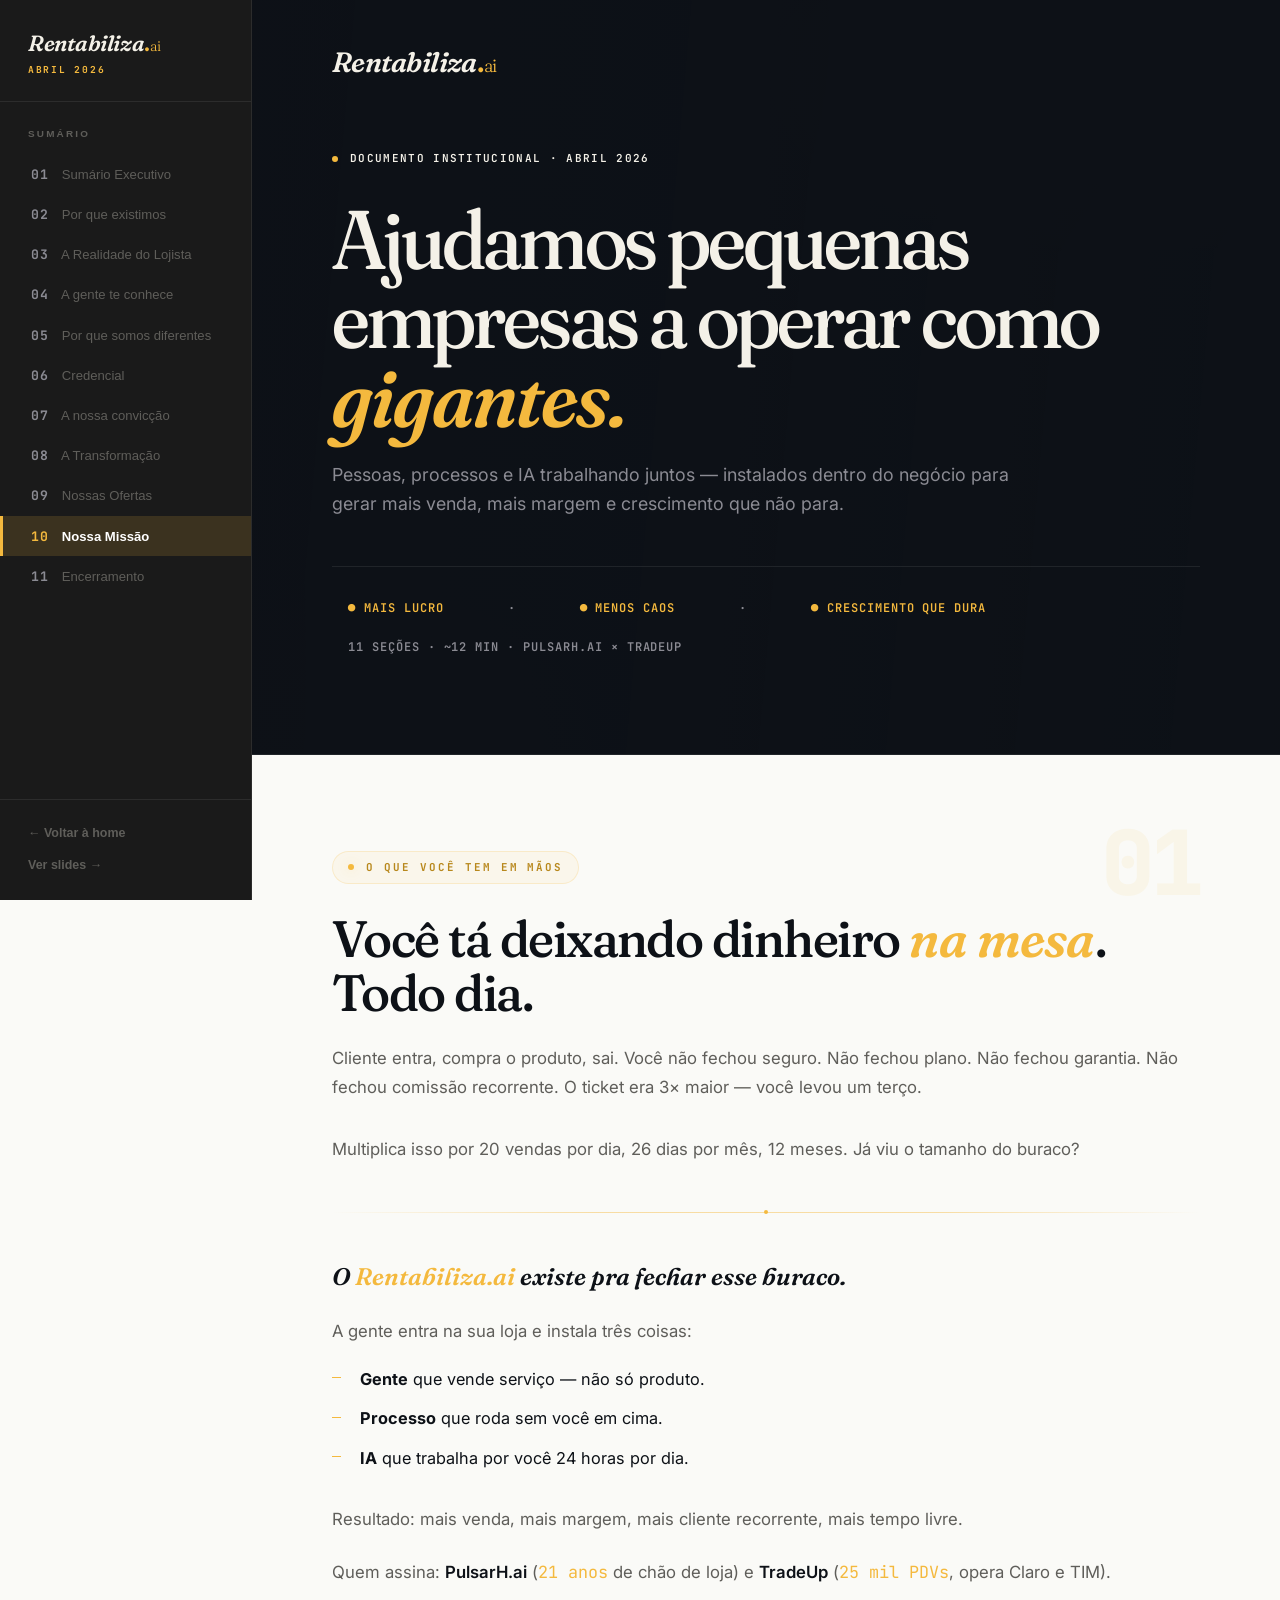
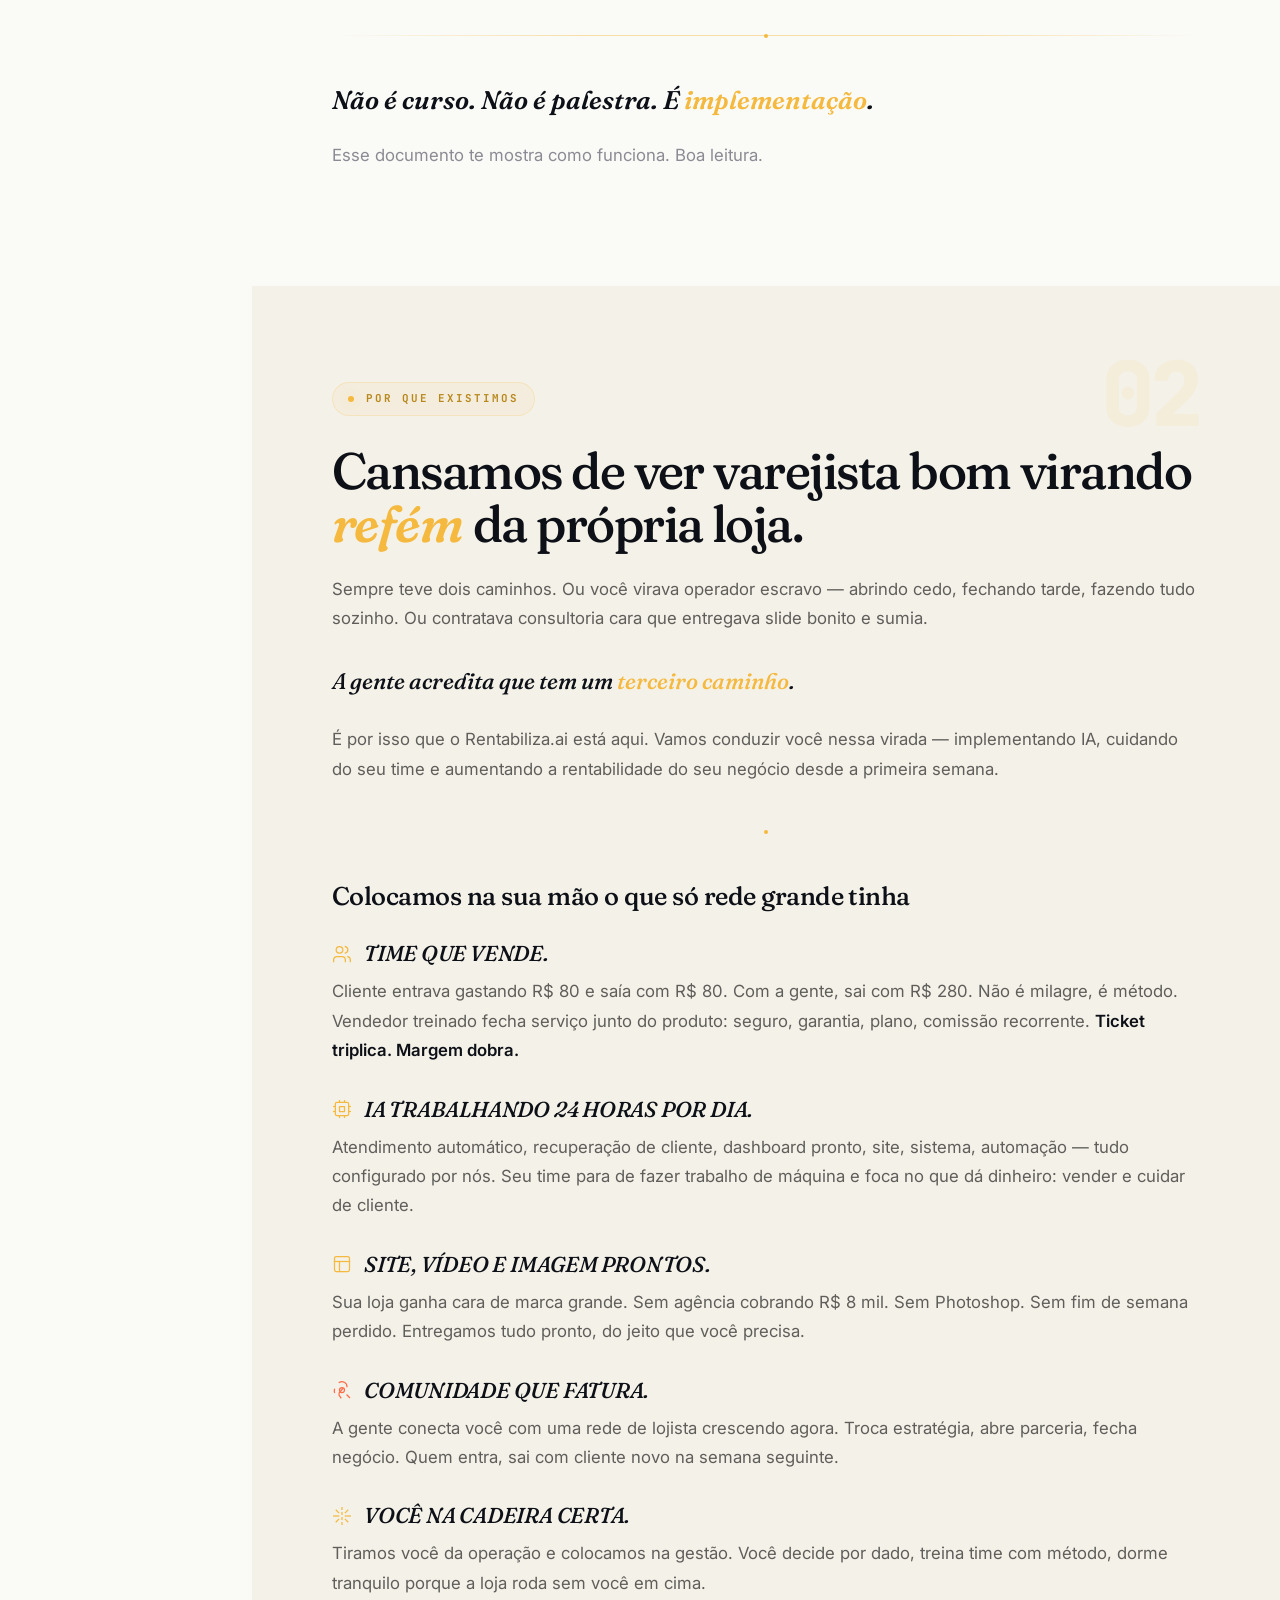
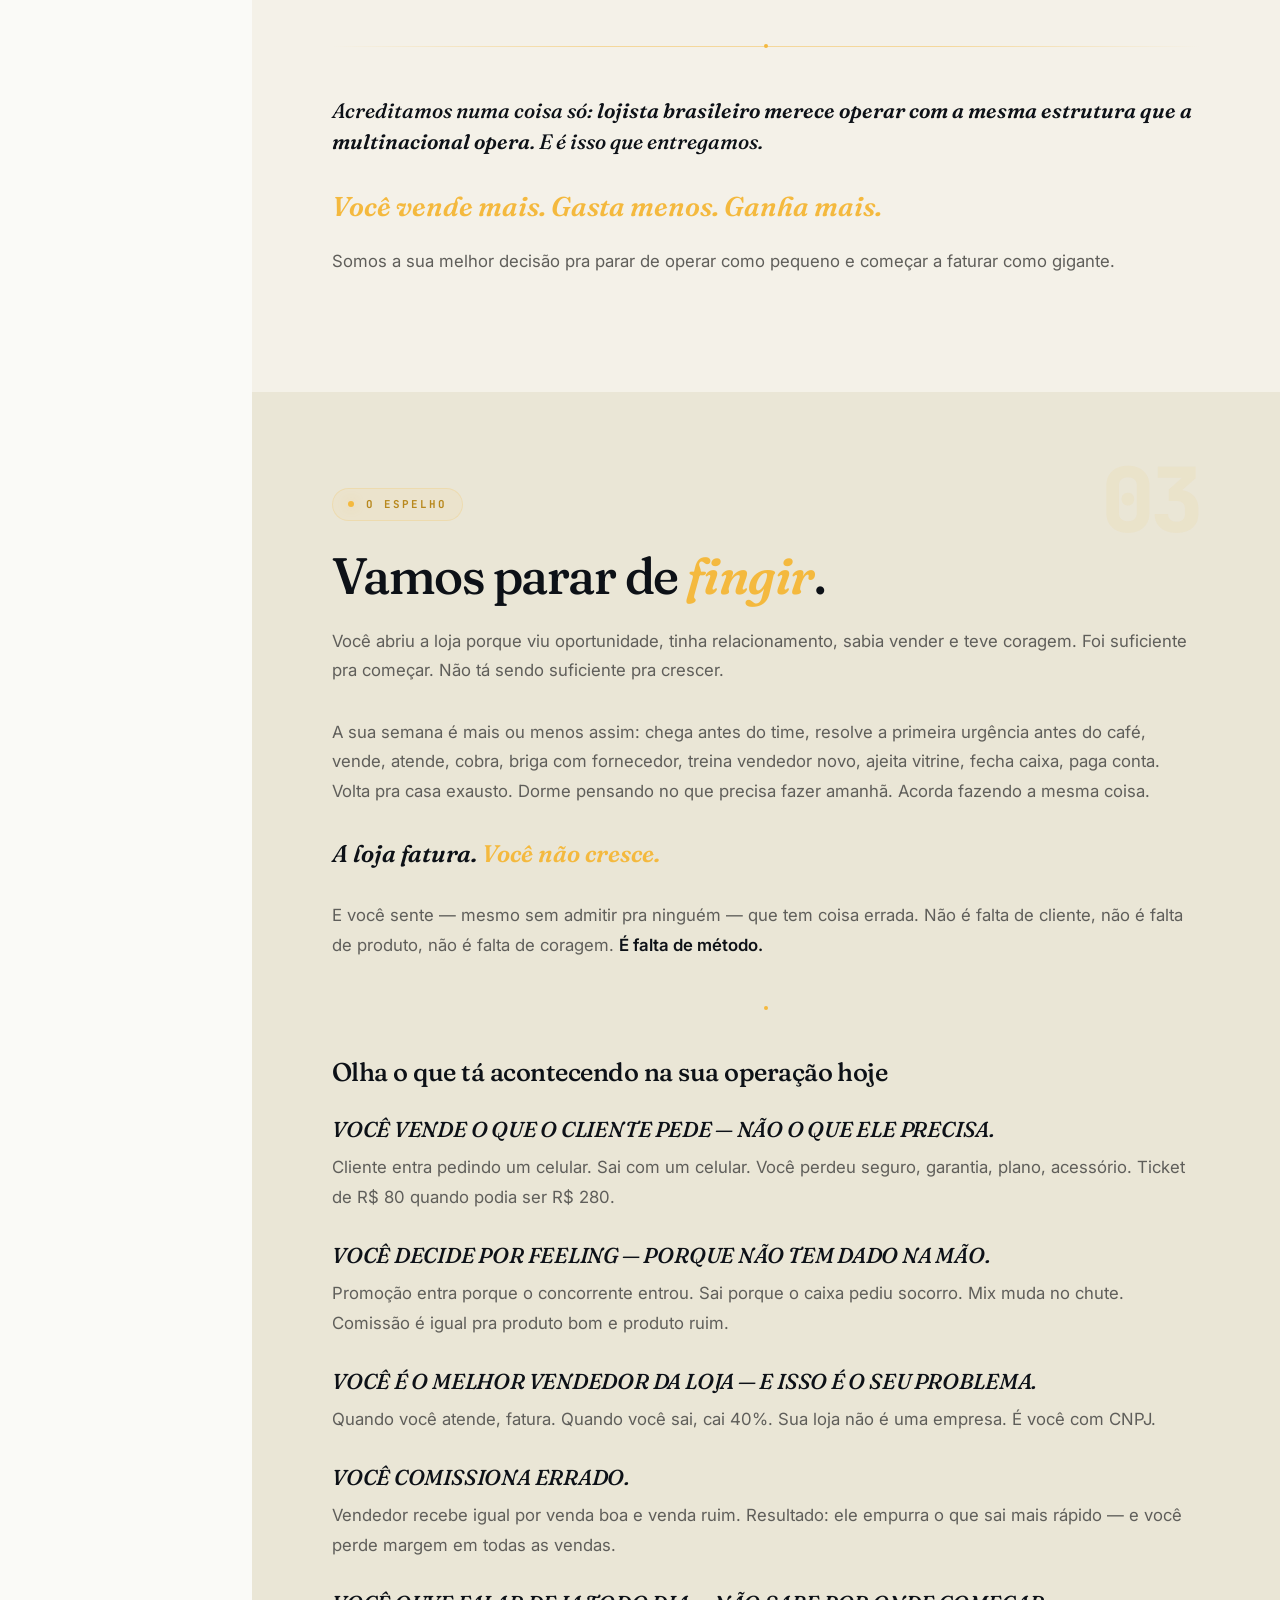
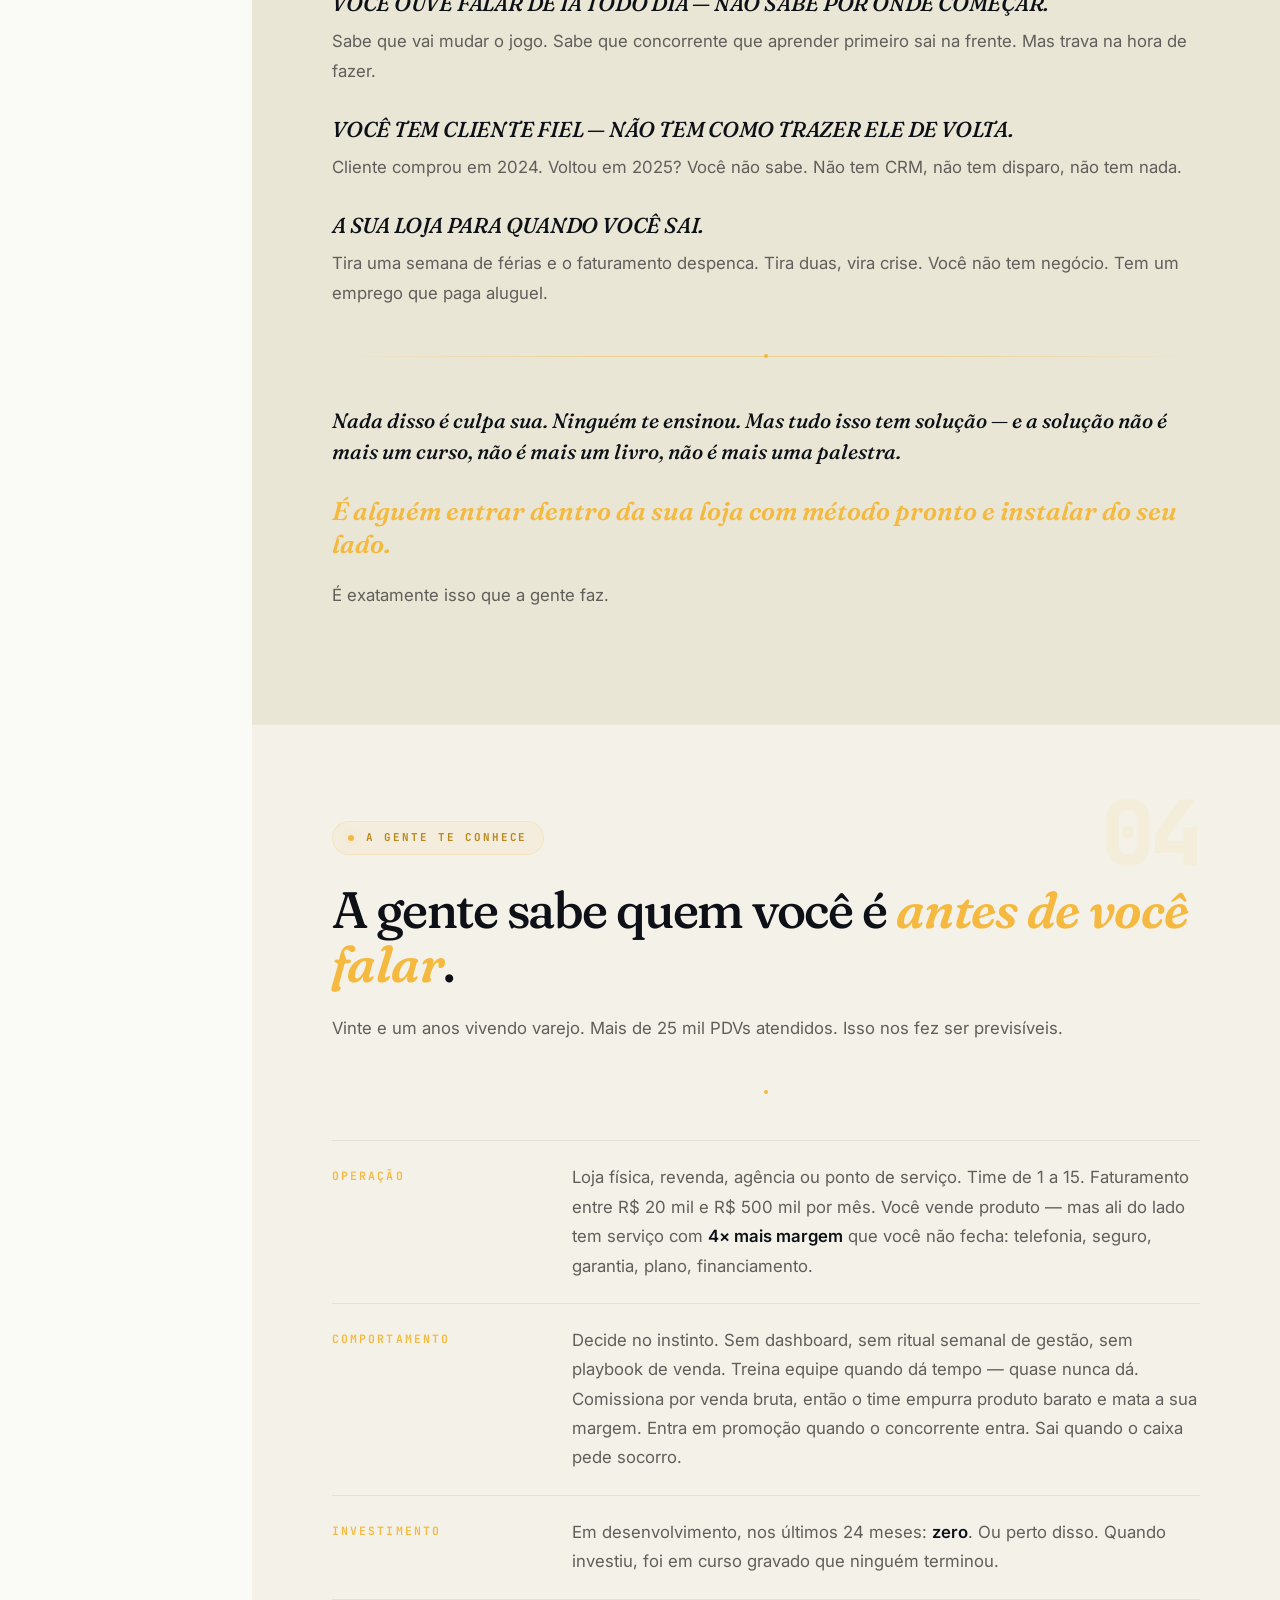
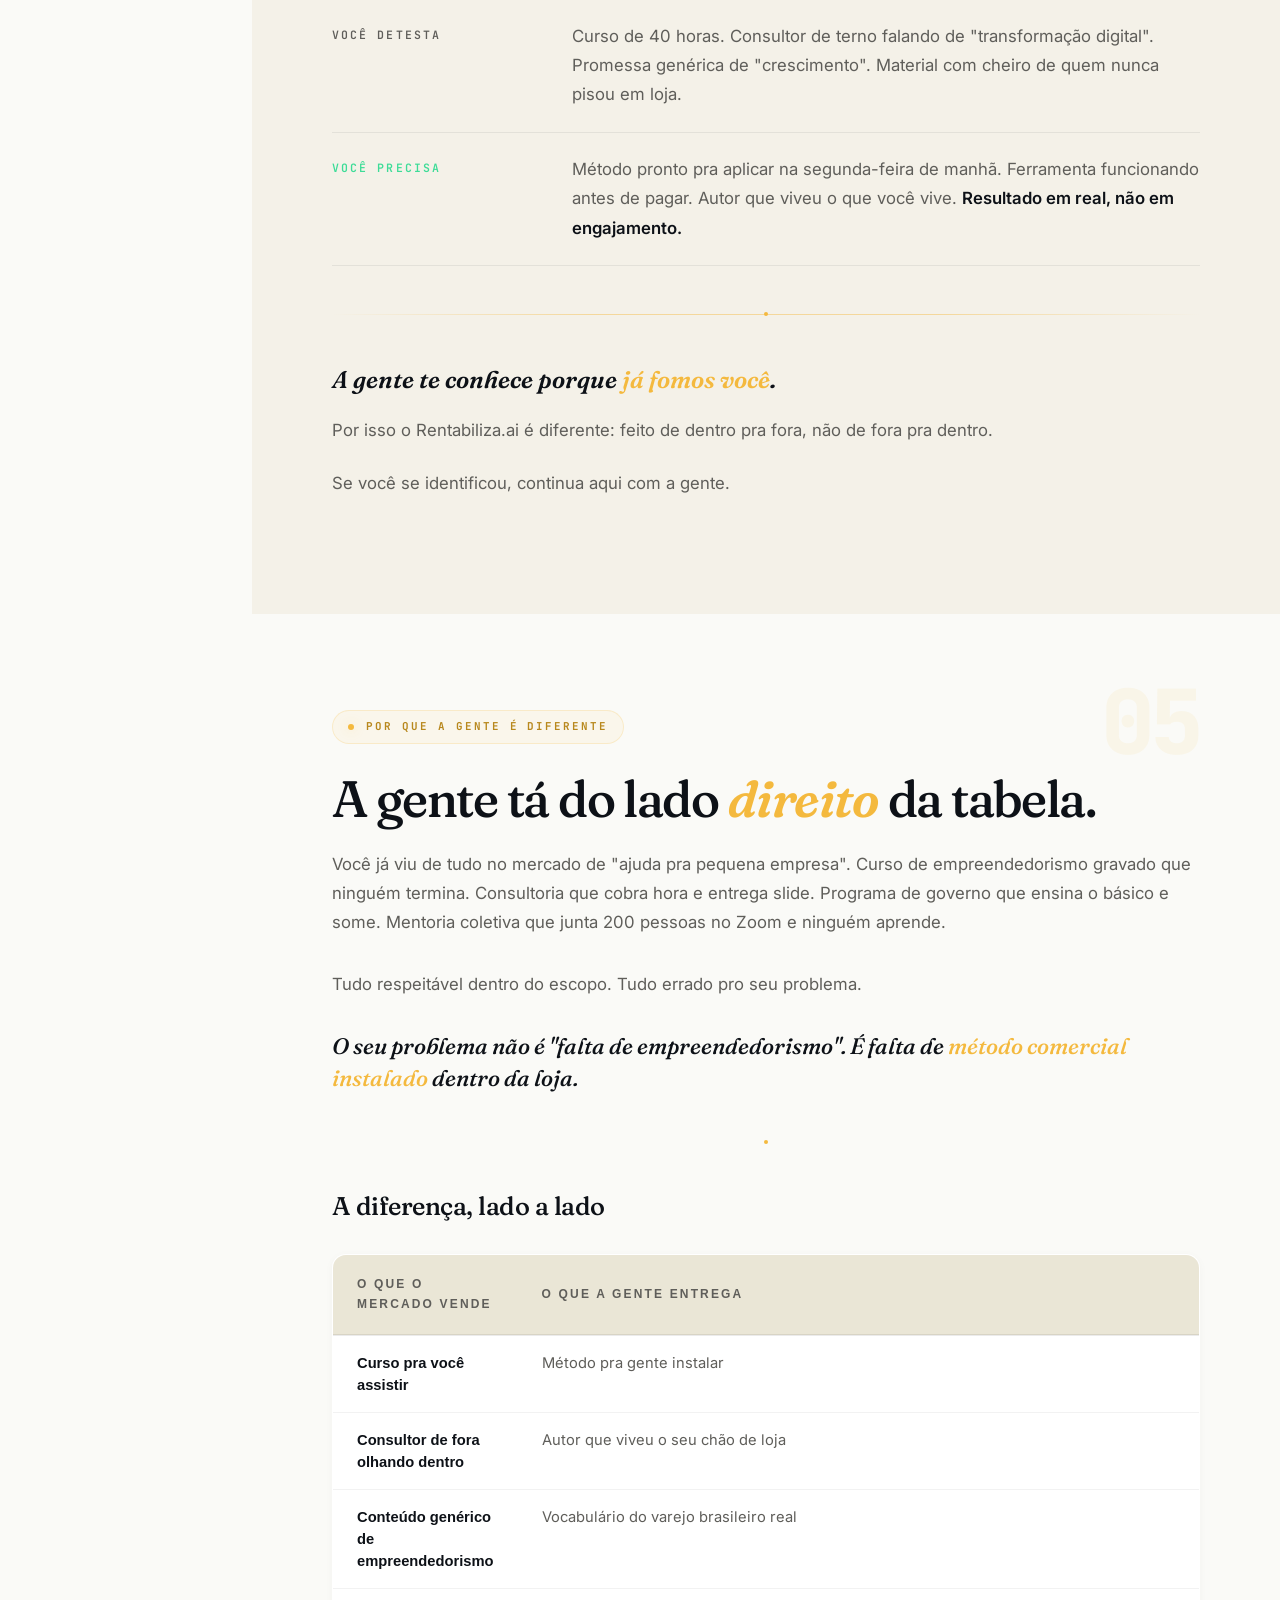
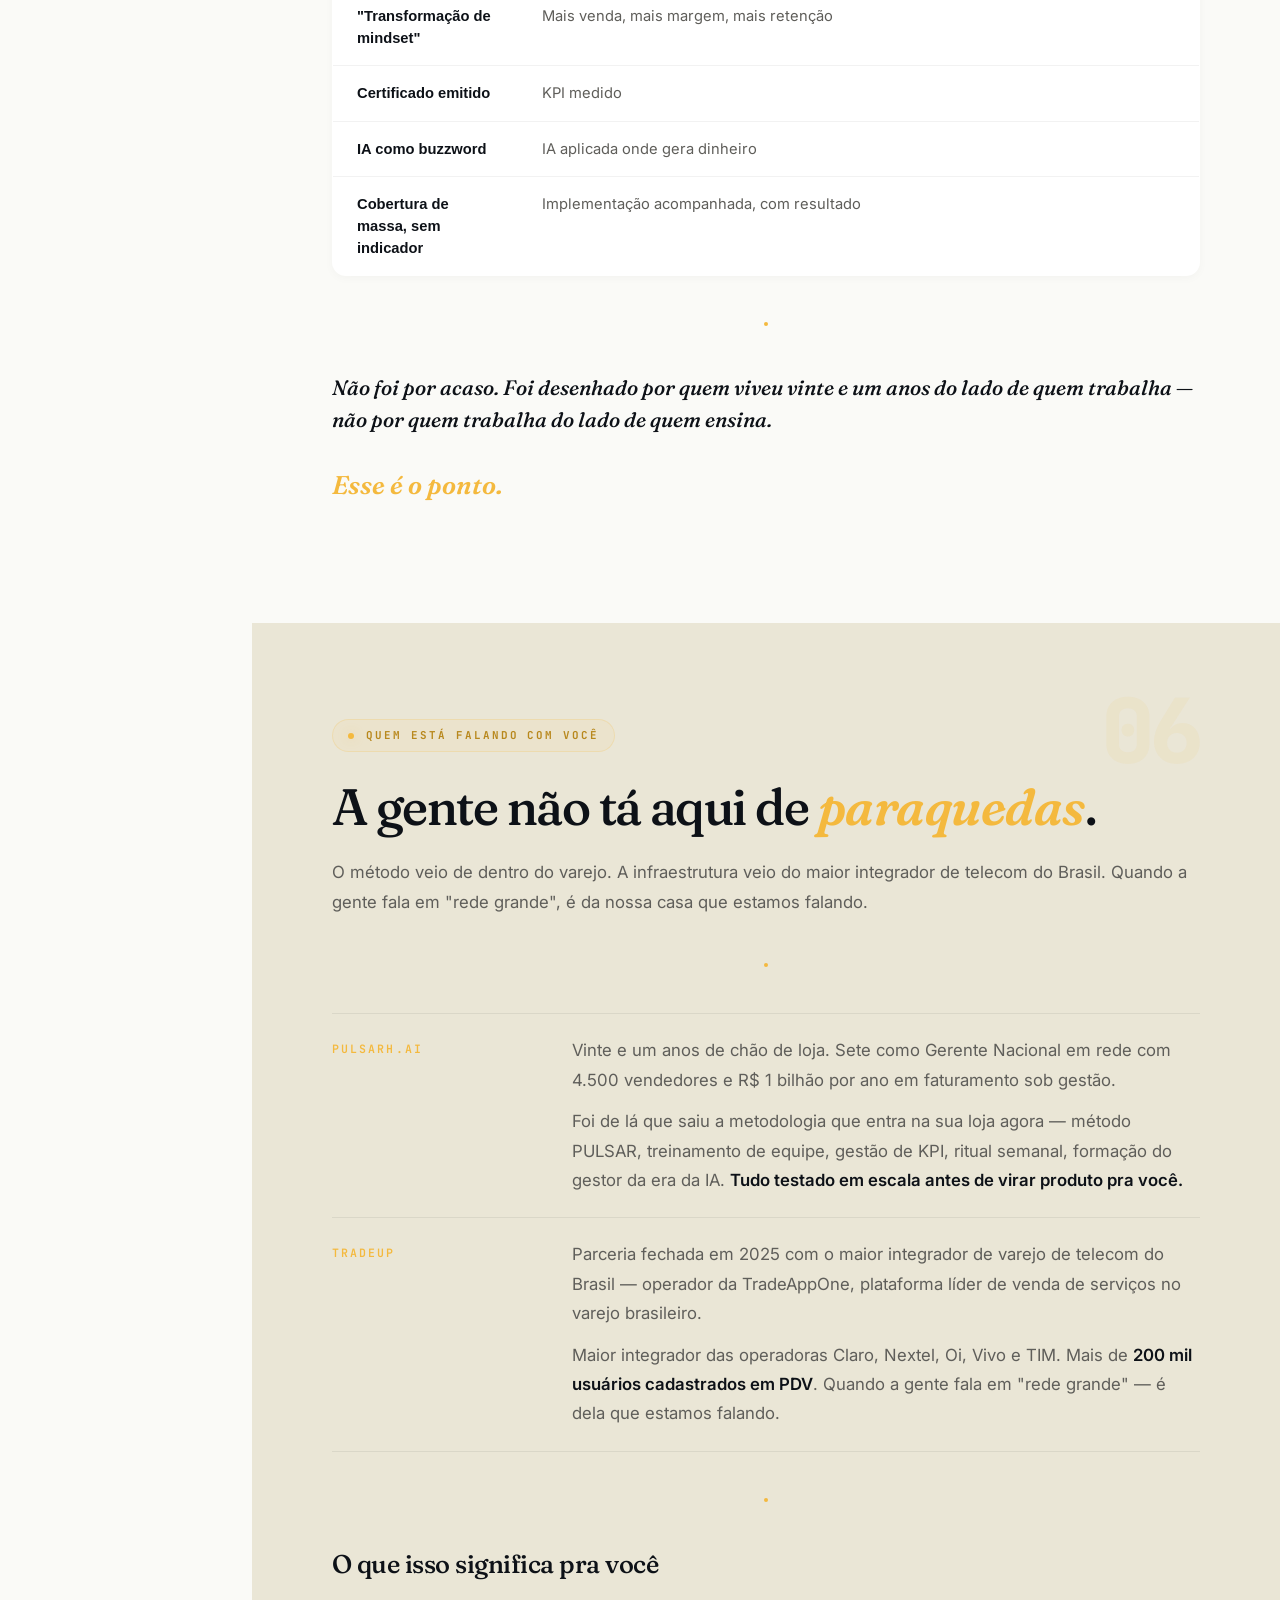
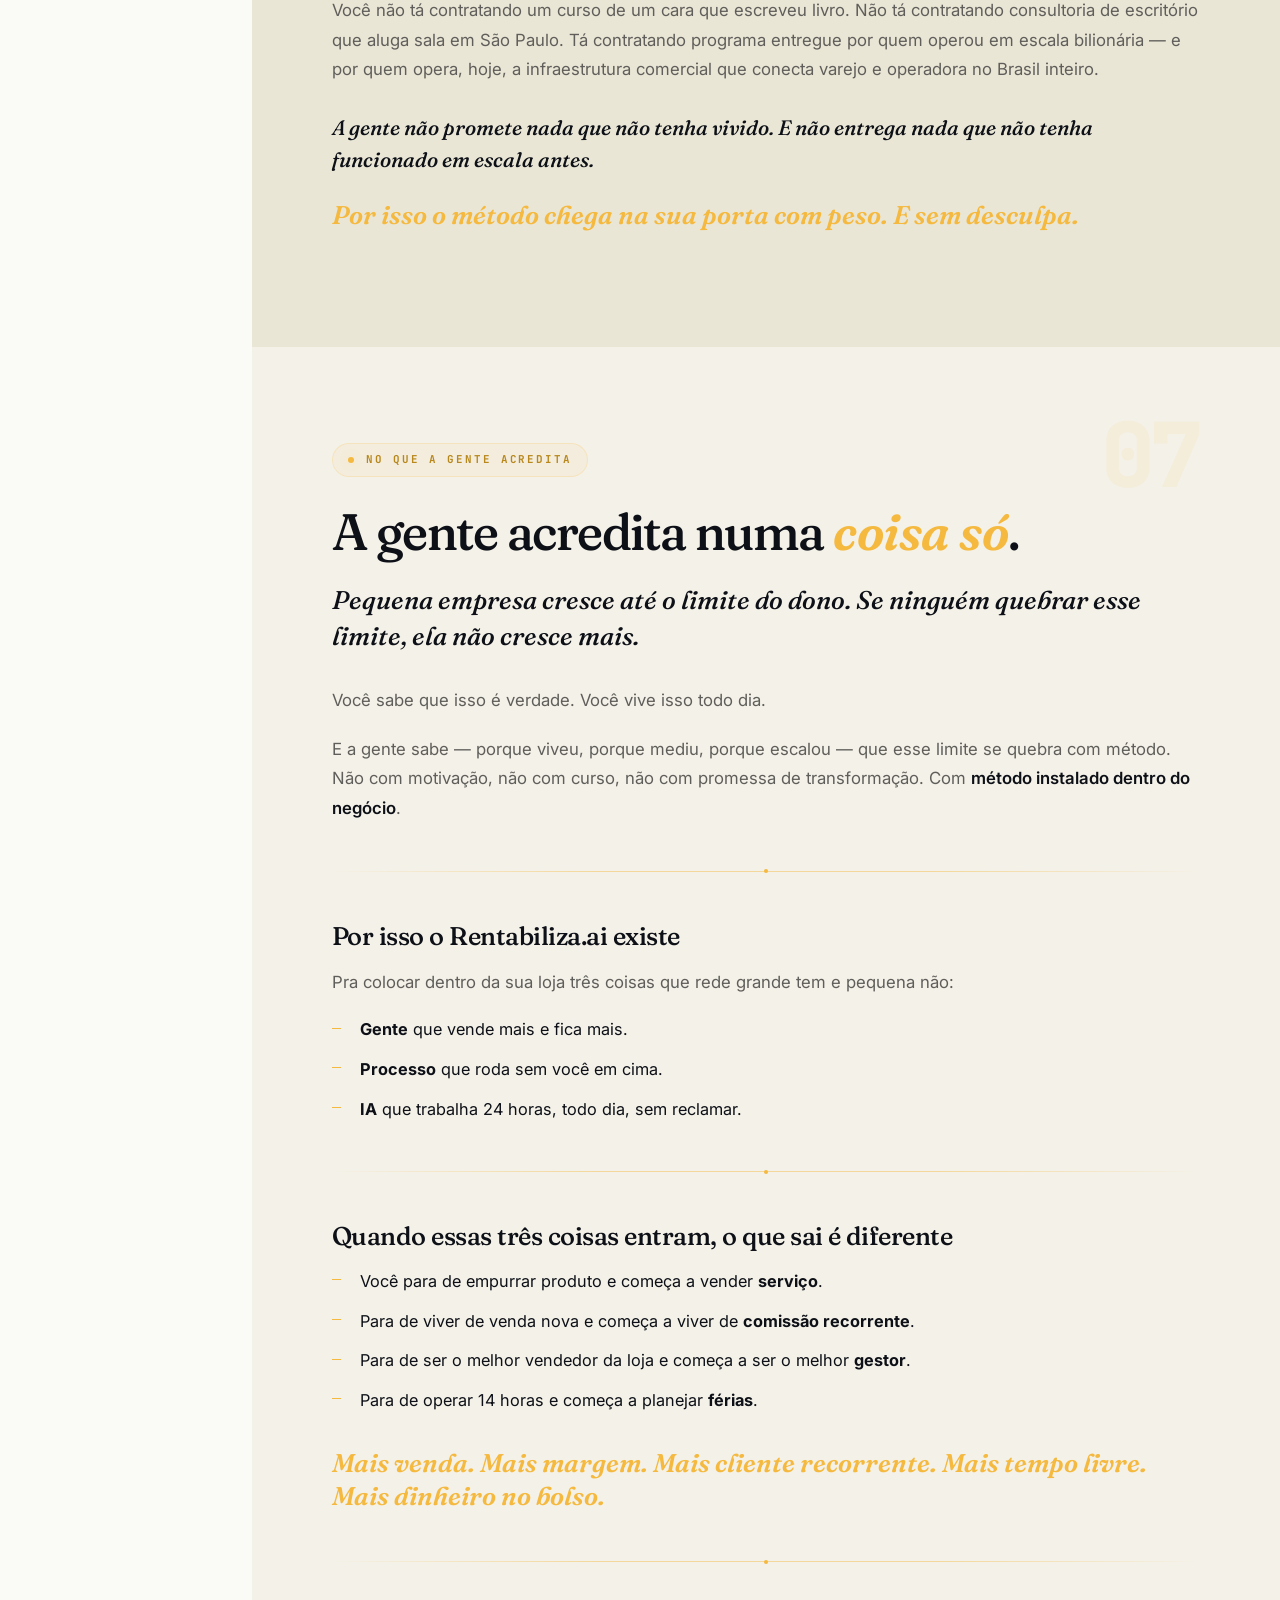
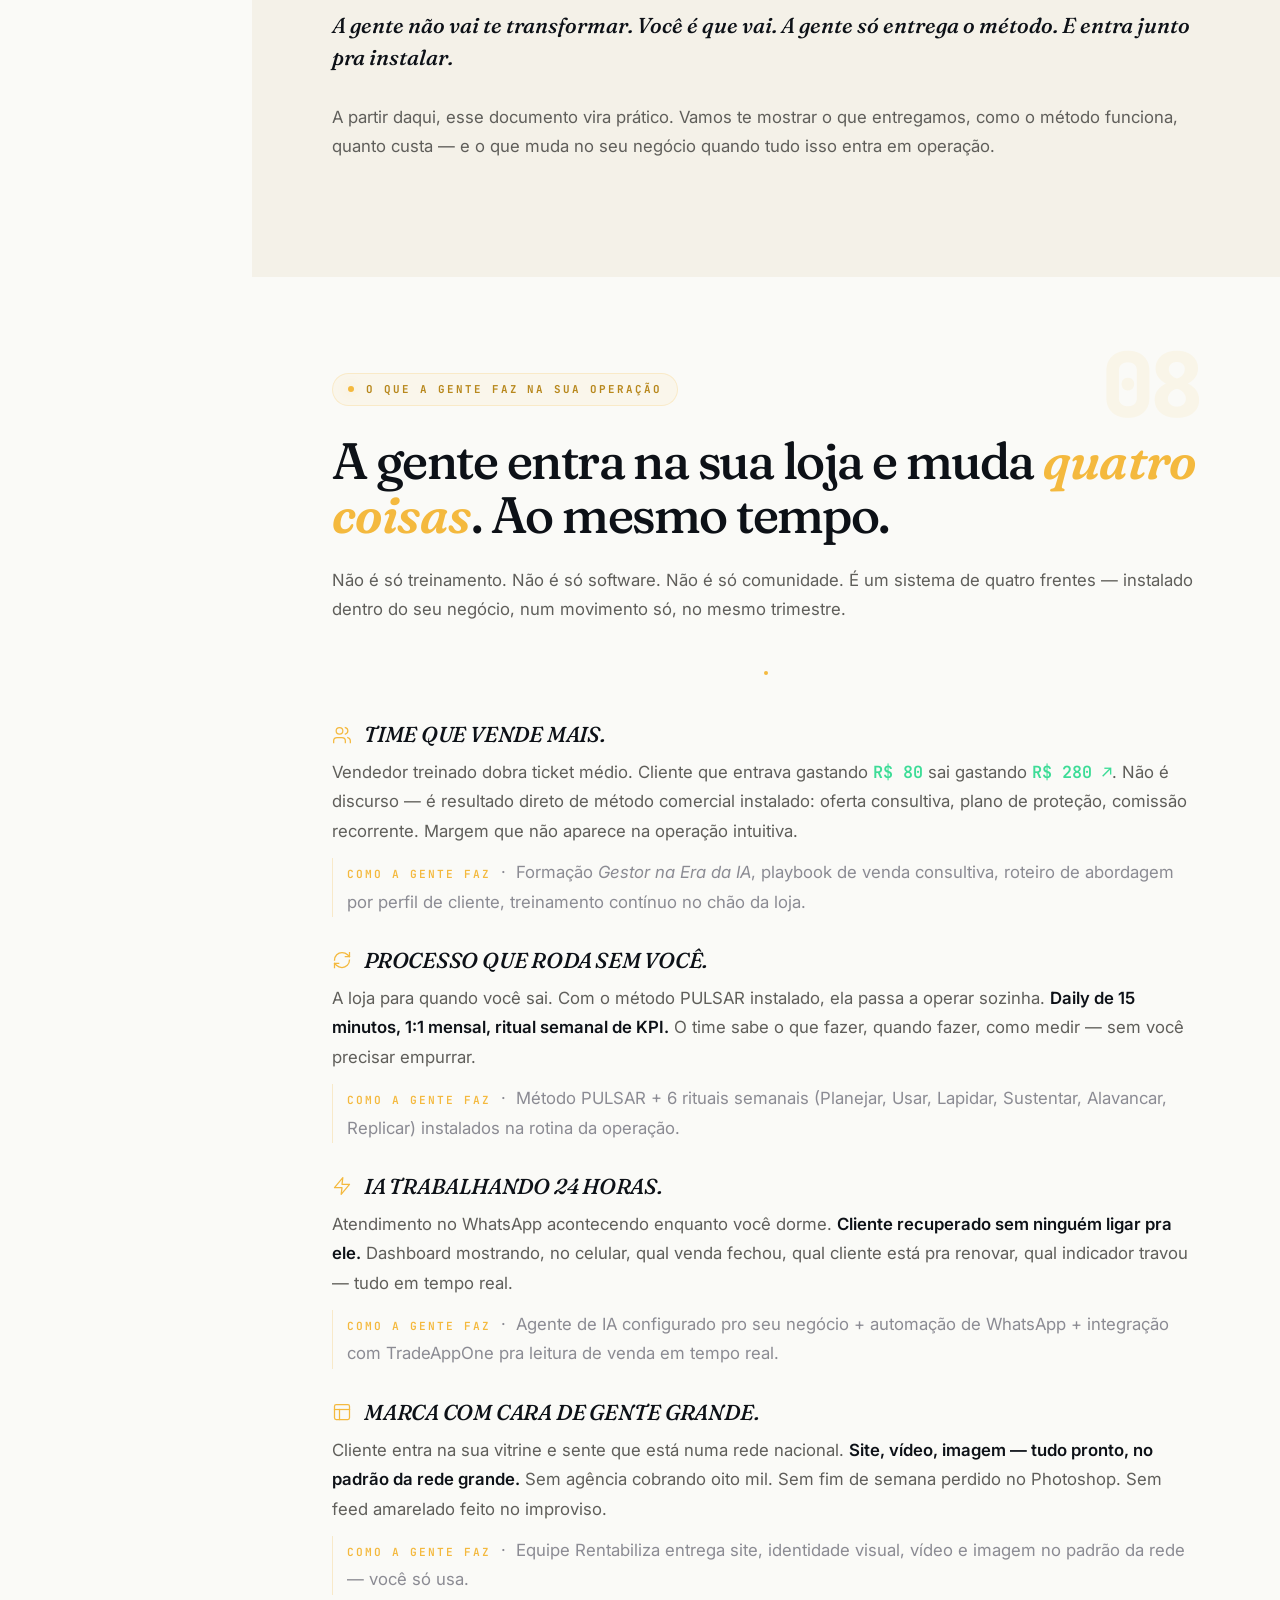
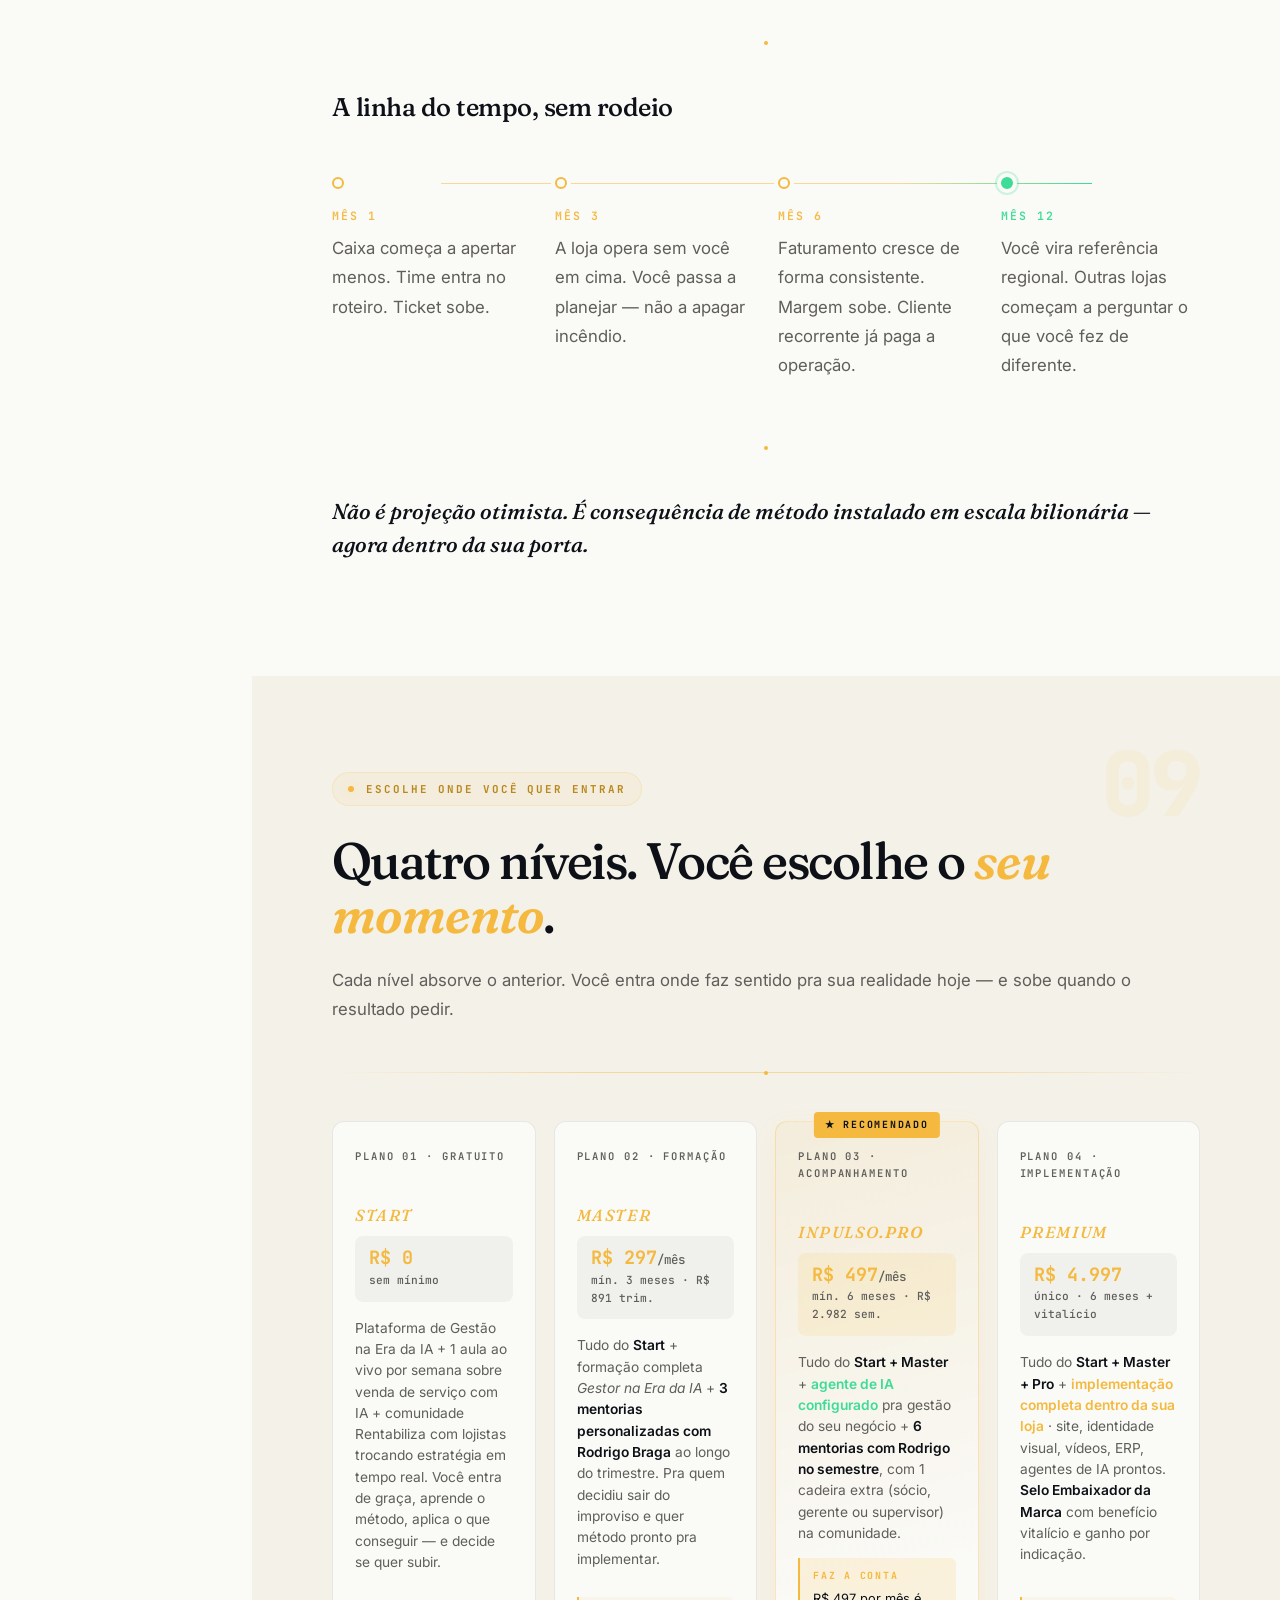
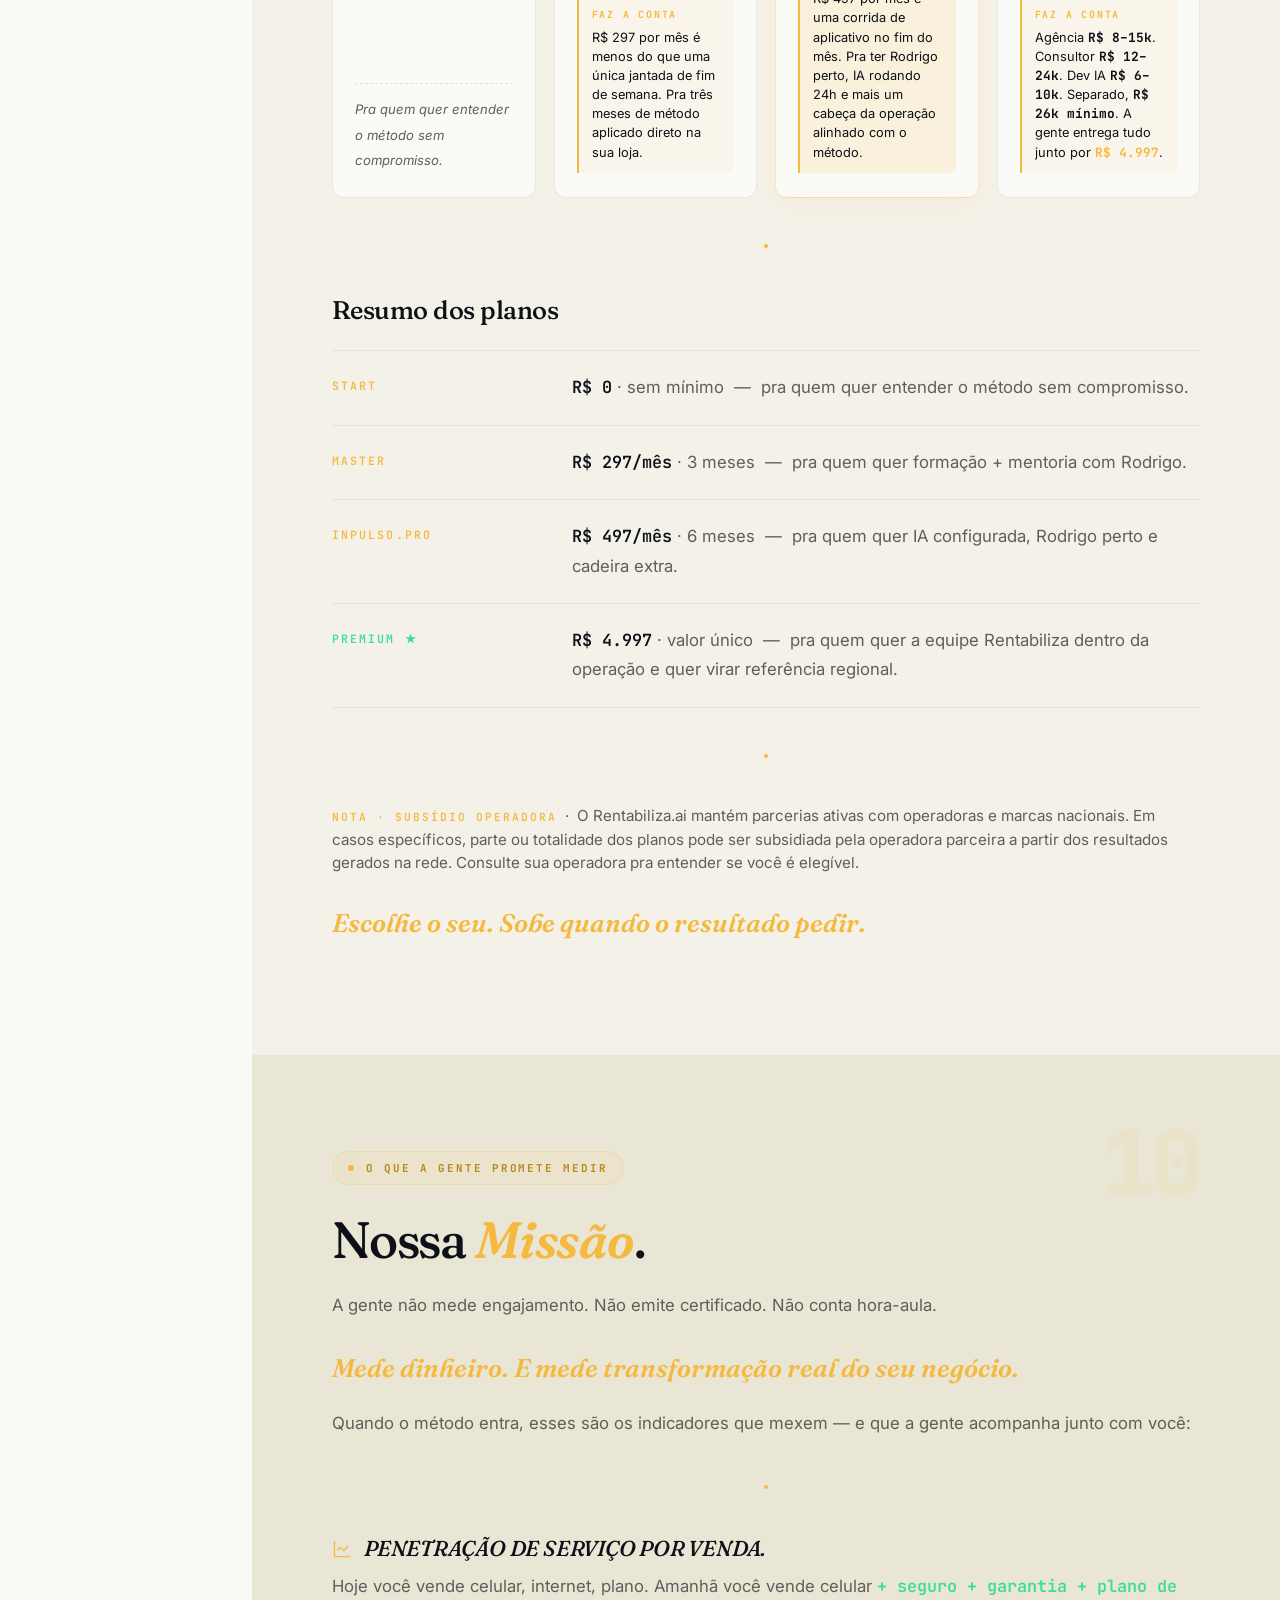
==== commit b85998dc: "V9.2 — Bug das imagens corrigido + timeline horizontal + 4 colunas de planos 1) Bug crítico das imag" ====
--- a/doc.html
+++ b/doc.html
@@ -288,6 +288,10 @@
       object-position: center right;
       opacity: 0.32;
       filter: saturate(0.85) contrast(1.05) brightness(0.92);
+      /* Scale 1.08 com origem top-left pra cortar marca d'água do Veo
+         no canto inferior direito (clipada pelo overflow hidden do .doc-hero) */
+      transform: scale(1.08);
+      transform-origin: top left;
       pointer-events: none;
       z-index: 0;
     }
@@ -1160,6 +1164,240 @@
     .spec-label-muted { color: var(--muted); }
     .spec-label-mint { color: var(--r-mint); }
     .spec-body { margin: 0 !important; }
+
+    /* ═══ Timeline horizontal — 4 marcos com track âmbar conectando ═══ */
+    .h-timeline {
+      position: relative;
+      display: grid;
+      grid-template-columns: repeat(4, 1fr);
+      gap: 24px;
+      margin: 2rem 0 2.25rem;
+      padding-top: 22px;
+    }
+    .h-tl-track {
+      position: absolute;
+      top: 28px;
+      left: 12.5%;
+      right: 12.5%;
+      height: 1px;
+      background: linear-gradient(90deg,
+        rgba(244,185,62,0.5) 0%,
+        rgba(244,185,62,0.5) 70%,
+        var(--r-mint) 100%);
+      z-index: 0;
+    }
+    .h-tl-step {
+      position: relative;
+      z-index: 1;
+      display: flex;
+      flex-direction: column;
+      align-items: flex-start;
+      padding-right: 8px;
+    }
+    .h-tl-marker {
+      width: 12px;
+      height: 12px;
+      border-radius: 50%;
+      background: var(--paper);
+      border: 2px solid var(--claro-red);
+      box-shadow: 0 0 0 4px var(--paper);
+      margin-bottom: 18px;
+      flex-shrink: 0;
+    }
+    .h-tl-step-final .h-tl-marker {
+      border-color: var(--r-mint);
+      background: var(--r-mint);
+      box-shadow: 0 0 0 4px var(--paper), 0 0 0 6px rgba(61,220,151,0.25);
+    }
+    .h-tl-label {
+      font-family: 'JetBrains Mono', ui-monospace, monospace;
+      font-weight: 600;
+      font-size: 0.72rem;
+      letter-spacing: 0.18em;
+      text-transform: uppercase;
+      color: var(--claro-red);
+      margin-bottom: 8px;
+    }
+    .h-tl-step-final .h-tl-label { color: var(--r-mint); }
+    .h-tl-body {
+      font-size: 0.92rem;
+      line-height: 1.5;
+      color: var(--muted-2);
+      margin: 0;
+    }
+    .sec-dark .h-tl-body, .sec-charcoal .h-tl-body { color: var(--muted-2); }
+
+    @media (max-width: 900px) {
+      .h-timeline {
+        grid-template-columns: 1fr;
+        gap: 14px;
+        padding-top: 0;
+      }
+      .h-tl-track { display: none; }
+      .h-tl-step {
+        flex-direction: row;
+        align-items: baseline;
+        gap: 14px;
+        padding: 14px 0;
+        border-top: 1px solid rgba(13,17,23,0.07);
+      }
+      .h-tl-marker { display: none; }
+      .h-tl-label {
+        flex-shrink: 0;
+        width: 70px;
+        margin-bottom: 0;
+      }
+    }
+
+    /* ═══ Plans Grid — 4 colunas lado a lado ═══ */
+    .plans-grid {
+      display: grid;
+      grid-template-columns: repeat(4, 1fr);
+      gap: 18px;
+      margin: 1.75rem 0 2.25rem;
+      align-items: stretch;
+    }
+    .plan-card {
+      position: relative;
+      display: flex;
+      flex-direction: column;
+      padding: 26px 22px 24px;
+      background: var(--paper);
+      border: 1px solid rgba(13,17,23,0.08);
+      border-radius: 12px;
+      transition: transform 0.25s ease, box-shadow 0.25s ease, border-color 0.25s ease;
+    }
+    .plan-card:hover {
+      transform: translateY(-2px);
+      box-shadow: 0 12px 28px rgba(13,17,23,0.06);
+      border-color: rgba(244,185,62,0.25);
+    }
+    .plan-card-featured {
+      background: linear-gradient(165deg, rgba(244,185,62,0.07), var(--paper) 70%);
+      border-color: rgba(244,185,62,0.32);
+      box-shadow: 0 8px 24px rgba(244,185,62,0.08);
+    }
+    .plan-card-featured:hover {
+      box-shadow: 0 14px 32px rgba(244,185,62,0.14);
+    }
+    .plan-badge {
+      position: absolute;
+      top: -10px;
+      left: 50%;
+      transform: translateX(-50%);
+      padding: 5px 11px;
+      background: var(--claro-red);
+      color: var(--ink);
+      font-family: 'JetBrains Mono', monospace;
+      font-size: 0.62rem;
+      font-weight: 700;
+      letter-spacing: 0.18em;
+      text-transform: uppercase;
+      border-radius: 4px;
+      white-space: nowrap;
+    }
+    .plan-tag {
+      font-family: 'JetBrains Mono', monospace;
+      font-size: 0.66rem;
+      font-weight: 600;
+      letter-spacing: 0.18em;
+      text-transform: uppercase;
+      color: var(--muted);
+      margin-bottom: 10px;
+    }
+    .plan-name {
+      font-family: 'Fraunces', serif;
+      font-style: italic;
+      font-weight: 600;
+      font-size: 1.7rem;
+      line-height: 1.05;
+      letter-spacing: -0.02em;
+      color: var(--text-dark);
+      margin: 0 0 14px;
+    }
+    .plan-name .plan-name-suffix {
+      color: var(--claro-red);
+      font-weight: 600;
+    }
+    .plan-price-block {
+      display: flex;
+      flex-direction: column;
+      gap: 3px;
+      padding: 12px 14px;
+      background: rgba(13,17,23,0.04);
+      border-radius: 8px;
+      margin-bottom: 16px;
+    }
+    .plan-card-featured .plan-price-block {
+      background: rgba(244,185,62,0.12);
+    }
+    .plan-price {
+      font-family: 'JetBrains Mono', monospace;
+      font-size: 1.15rem;
+      font-weight: 700;
+      color: var(--claro-red);
+      letter-spacing: 0;
+      line-height: 1.1;
+    }
+    .plan-price-unit {
+      font-size: 0.78rem;
+      font-weight: 500;
+      color: var(--muted-2);
+    }
+    .plan-price-sub {
+      font-family: 'JetBrains Mono', monospace;
+      font-size: 0.7rem;
+      font-weight: 500;
+      color: var(--muted);
+      letter-spacing: 0;
+    }
+    .plan-desc {
+      font-size: 0.86rem !important;
+      line-height: 1.55 !important;
+      color: var(--muted-2) !important;
+      margin: 0 0 14px !important;
+      flex-grow: 1;
+    }
+    .plan-desc strong { color: var(--text-dark); font-weight: 600; }
+    .plan-foot {
+      padding-top: 12px;
+      border-top: 1px dashed rgba(13,17,23,0.1);
+    }
+    .plan-cta-text {
+      font-style: italic;
+      font-size: 0.82rem;
+      color: var(--muted);
+      line-height: 1.5;
+    }
+    .plan-faz-conta {
+      padding: 11px 13px;
+      background: rgba(244,185,62,0.07);
+      border-left: 2px solid var(--claro-red);
+      border-radius: 0 6px 6px 0;
+      font-size: 0.8rem;
+      line-height: 1.5;
+      color: var(--text-dark);
+    }
+    .plan-card-featured .plan-faz-conta {
+      background: rgba(244,185,62,0.14);
+    }
+    .plan-faz-label {
+      display: block;
+      font-family: 'JetBrains Mono', monospace;
+      font-size: 0.62rem;
+      font-weight: 700;
+      letter-spacing: 0.18em;
+      text-transform: uppercase;
+      color: var(--claro-red);
+      margin-bottom: 5px;
+    }
+
+    @media (max-width: 1100px) {
+      .plans-grid { grid-template-columns: repeat(2, 1fr); gap: 16px; }
+    }
+    @media (max-width: 600px) {
+      .plans-grid { grid-template-columns: 1fr; }
+    }
 
     @media (max-width: 720px) {
       .spec-row { grid-template-columns: 1fr; gap: 8px; }
@@ -1960,22 +2198,27 @@
 
         <h3 class="t-sub">A linha do tempo, sem rodeio</h3>
 
-        <div class="spec-sheet">
-          <div class="spec-row">
-            <div class="spec-label">Mês 1</div>
-            <div><p class="t-body spec-body">Caixa começa a apertar menos. Time entra no roteiro. Ticket sobe.</p></div>
-          </div>
-          <div class="spec-row">
-            <div class="spec-label">Mês 3</div>
-            <div><p class="t-body spec-body">A loja opera sem você em cima. Você passa a planejar — não a apagar incêndio.</p></div>
-          </div>
-          <div class="spec-row">
-            <div class="spec-label">Mês 6</div>
-            <div><p class="t-body spec-body">Faturamento cresce de forma consistente. Margem sobe. Cliente recorrente já paga a operação.</p></div>
-          </div>
-          <div class="spec-row">
-            <div class="spec-label spec-label-mint">Mês 12</div>
-            <div><p class="t-body spec-body">Você vira referência regional. Outras lojas começam a perguntar o que você fez de diferente.</p></div>
+        <div class="h-timeline">
+          <div class="h-tl-track" aria-hidden="true"></div>
+          <div class="h-tl-step">
+            <div class="h-tl-marker"></div>
+            <div class="h-tl-label">Mês 1</div>
+            <p class="h-tl-body">Caixa começa a apertar menos. Time entra no roteiro. Ticket sobe.</p>
+          </div>
+          <div class="h-tl-step">
+            <div class="h-tl-marker"></div>
+            <div class="h-tl-label">Mês 3</div>
+            <p class="h-tl-body">A loja opera sem você em cima. Você passa a planejar — não a apagar incêndio.</p>
+          </div>
+          <div class="h-tl-step">
+            <div class="h-tl-marker"></div>
+            <div class="h-tl-label">Mês 6</div>
+            <p class="h-tl-body">Faturamento cresce de forma consistente. Margem sobe. Cliente recorrente já paga a operação.</p>
+          </div>
+          <div class="h-tl-step h-tl-step-final">
+            <div class="h-tl-marker"></div>
+            <div class="h-tl-label">Mês 12</div>
+            <p class="h-tl-body">Você vira referência regional. Outras lojas começam a perguntar o que você fez de diferente.</p>
           </div>
         </div>
 
@@ -1998,55 +2241,67 @@
 
         <div class="section-rule"></div>
 
-        <div class="editorial-list">
+        <div class="plans-grid">
 
           <!-- 01 · START -->
-          <div class="editorial-item">
-            <div style="font-family: 'JetBrains Mono', monospace; font-size: 0.7rem; font-weight: 600; letter-spacing: 0.18em; text-transform: uppercase; color: var(--muted); margin-bottom: 8px;">Plano 01 · Gratuito</div>
-            <h4 class="ed-title" style="display: flex; align-items: baseline; gap: 14px; flex-wrap: wrap;">
-              <span>START</span>
-              <span style="font-family: 'JetBrains Mono', monospace; font-size: 1rem; font-style: normal; font-weight: 600; color: var(--claro-red); letter-spacing: 0;">R$ 0</span>
-              <span style="font-family: 'JetBrains Mono', monospace; font-size: 0.78rem; font-style: normal; font-weight: 500; color: var(--muted); letter-spacing: 0;">sem mínimo</span>
-            </h4>
-            <p class="t-body">Plataforma de Gestão na Era da IA + 1 aula ao vivo por semana sobre venda de serviço com IA + comunidade Rentabiliza com lojistas trocando estratégia em tempo real. Você entra de graça, aprende o método, aplica o que conseguir — e decide se quer subir.</p>
-          </div>
+          <article class="plan-card">
+            <div class="plan-tag">Plano 01 · Gratuito</div>
+            <h4 class="plan-name">Start</h4>
+            <div class="plan-price-block">
+              <span class="plan-price">R$ 0</span>
+              <span class="plan-price-sub">sem mínimo</span>
+            </div>
+            <p class="plan-desc">Plataforma de Gestão na Era da IA + 1 aula ao vivo por semana sobre venda de serviço com IA + comunidade Rentabiliza com lojistas trocando estratégia em tempo real. Você entra de graça, aprende o método, aplica o que conseguir — e decide se quer subir.</p>
+            <div class="plan-foot">
+              <span class="plan-cta-text">Pra quem quer entender o método sem compromisso.</span>
+            </div>
+          </article>
 
           <!-- 02 · MASTER -->
-          <div class="editorial-item">
-            <div style="font-family: 'JetBrains Mono', monospace; font-size: 0.7rem; font-weight: 600; letter-spacing: 0.18em; text-transform: uppercase; color: var(--muted); margin-bottom: 8px;">Plano 02 · Formação</div>
-            <h4 class="ed-title" style="display: flex; align-items: baseline; gap: 14px; flex-wrap: wrap;">
-              <span>MASTER</span>
-              <span style="font-family: 'JetBrains Mono', monospace; font-size: 1rem; font-style: normal; font-weight: 600; color: var(--claro-red); letter-spacing: 0;">R$ 297/mês</span>
-              <span style="font-family: 'JetBrains Mono', monospace; font-size: 0.78rem; font-style: normal; font-weight: 500; color: var(--muted); letter-spacing: 0;">mín. 3 meses · R$ 891 trim.</span>
-            </h4>
-            <p class="t-body">Tudo do <strong>Start</strong> + formação completa <em>Gestor na Era da IA</em> + <strong>3 mentorias personalizadas com Rodrigo Braga</strong> ao longo do trimestre. Pra quem decidiu sair do improviso e quer método pronto pra implementar.</p>
-            <p class="t-body" style="margin-top: 12px; padding: 12px 16px; background: rgba(244,185,62,0.07); border-left: 2px solid var(--claro-red); border-radius: 0 6px 6px 0;"><span style="font-family: 'JetBrains Mono', monospace; font-size: 0.7rem; font-weight: 600; letter-spacing: 0.18em; text-transform: uppercase; color: var(--claro-red);">Faz a conta</span> &nbsp;·&nbsp; R$ 297 por mês é menos do que uma única jantada de fim de semana. Pra três meses de método aplicado direto na sua loja.</p>
-          </div>
+          <article class="plan-card">
+            <div class="plan-tag">Plano 02 · Formação</div>
+            <h4 class="plan-name">Master</h4>
+            <div class="plan-price-block">
+              <span class="plan-price">R$ 297<span class="plan-price-unit">/mês</span></span>
+              <span class="plan-price-sub">mín. 3 meses · R$ 891 trim.</span>
+            </div>
+            <p class="plan-desc">Tudo do <strong>Start</strong> + formação completa <em>Gestor na Era da IA</em> + <strong>3 mentorias personalizadas com Rodrigo Braga</strong> ao longo do trimestre. Pra quem decidiu sair do improviso e quer método pronto pra implementar.</p>
+            <div class="plan-faz-conta">
+              <span class="plan-faz-label">Faz a conta</span>
+              <span>R$ 297 por mês é menos do que uma única jantada de fim de semana. Pra três meses de método aplicado direto na sua loja.</span>
+            </div>
+          </article>
 
           <!-- 03 · inPULSO.pro (RECOMENDADO) -->
-          <div class="editorial-item" style="position: relative; padding: 28px 28px 24px; background: linear-gradient(165deg, rgba(244,185,62,0.06), transparent 70%); border: 1px solid rgba(244,185,62,0.28); border-radius: 12px;">
-            <div style="position: absolute; top: -11px; right: 22px; padding: 5px 11px; background: var(--claro-red); color: var(--ink); font-family: 'JetBrains Mono', monospace; font-size: 0.65rem; font-weight: 700; letter-spacing: 0.18em; text-transform: uppercase; border-radius: 4px;">★ Recomendado</div>
-            <div style="font-family: 'JetBrains Mono', monospace; font-size: 0.7rem; font-weight: 600; letter-spacing: 0.18em; text-transform: uppercase; color: var(--muted); margin-bottom: 8px;">Plano 03 · Acompanhamento</div>
-            <h4 class="ed-title" style="display: flex; align-items: baseline; gap: 14px; flex-wrap: wrap;">
-              <span>inPULSO.pro</span>
-              <span style="font-family: 'JetBrains Mono', monospace; font-size: 1rem; font-style: normal; font-weight: 600; color: var(--claro-red); letter-spacing: 0;">R$ 497/mês</span>
-              <span style="font-family: 'JetBrains Mono', monospace; font-size: 0.78rem; font-style: normal; font-weight: 500; color: var(--muted); letter-spacing: 0;">mín. 6 meses · R$ 2.982 sem.</span>
-            </h4>
-            <p class="t-body">Tudo do <strong>Start + Master</strong> + <strong style="color: var(--r-mint);">agente de IA configurado</strong> pra gestão do seu negócio + <strong>6 mentorias com Rodrigo no semestre</strong>, com 1 cadeira extra (sócio, gerente ou supervisor) na comunidade.</p>
-            <p class="t-body" style="margin-top: 12px; padding: 12px 16px; background: rgba(244,185,62,0.07); border-left: 2px solid var(--claro-red); border-radius: 0 6px 6px 0;"><span style="font-family: 'JetBrains Mono', monospace; font-size: 0.7rem; font-weight: 600; letter-spacing: 0.18em; text-transform: uppercase; color: var(--claro-red);">Faz a conta</span> &nbsp;·&nbsp; R$ 497 por mês é uma corrida de aplicativo no fim do mês. Pra ter Rodrigo perto, IA rodando 24h e mais um cabeça da operação alinhado com o método.</p>
-          </div>
+          <article class="plan-card plan-card-featured">
+            <span class="plan-badge">★ Recomendado</span>
+            <div class="plan-tag">Plano 03 · Acompanhamento</div>
+            <h4 class="plan-name">inPULSO<span class="plan-name-suffix">.pro</span></h4>
+            <div class="plan-price-block">
+              <span class="plan-price">R$ 497<span class="plan-price-unit">/mês</span></span>
+              <span class="plan-price-sub">mín. 6 meses · R$ 2.982 sem.</span>
+            </div>
+            <p class="plan-desc">Tudo do <strong>Start + Master</strong> + <strong style="color: var(--r-mint);">agente de IA configurado</strong> pra gestão do seu negócio + <strong>6 mentorias com Rodrigo no semestre</strong>, com 1 cadeira extra (sócio, gerente ou supervisor) na comunidade.</p>
+            <div class="plan-faz-conta">
+              <span class="plan-faz-label">Faz a conta</span>
+              <span>R$ 497 por mês é uma corrida de aplicativo no fim do mês. Pra ter Rodrigo perto, IA rodando 24h e mais um cabeça da operação alinhado com o método.</span>
+            </div>
+          </article>
 
           <!-- 04 · PREMIUM -->
-          <div class="editorial-item">
-            <div style="font-family: 'JetBrains Mono', monospace; font-size: 0.7rem; font-weight: 600; letter-spacing: 0.18em; text-transform: uppercase; color: var(--muted); margin-bottom: 8px;">Plano 04 · Implementação</div>
-            <h4 class="ed-title" style="display: flex; align-items: baseline; gap: 14px; flex-wrap: wrap;">
-              <span>PREMIUM</span>
-              <span style="font-family: 'JetBrains Mono', monospace; font-size: 1rem; font-style: normal; font-weight: 600; color: var(--claro-red); letter-spacing: 0;">R$ 4.997</span>
-              <span style="font-family: 'JetBrains Mono', monospace; font-size: 0.78rem; font-style: normal; font-weight: 500; color: var(--muted); letter-spacing: 0;">valor único · 6 meses inclusos + benefícios vitalícios</span>
-            </h4>
-            <p class="t-body">Tudo do <strong>Start + Master + Pro</strong> + <strong style="color: var(--claro-red);">implementação completa dentro da sua loja</strong> · site, identidade visual, vídeos, ERP, agentes de IA prontos. <strong>Selo Embaixador da Marca</strong> com benefício vitalício e ganho por indicação.</p>
-            <p class="t-body" style="margin-top: 12px; padding: 12px 16px; background: rgba(244,185,62,0.07); border-left: 2px solid var(--claro-red); border-radius: 0 6px 6px 0;"><span style="font-family: 'JetBrains Mono', monospace; font-size: 0.7rem; font-weight: 600; letter-spacing: 0.18em; text-transform: uppercase; color: var(--claro-red);">Faz a conta</span> &nbsp;·&nbsp; Agência de marca cobra <strong style="font-family: 'JetBrains Mono', monospace;">R$ 8–15 mil</strong>. Consultor sênior, <strong style="font-family: 'JetBrains Mono', monospace;">R$ 12–24 mil</strong>. Dev de IA, <strong style="font-family: 'JetBrains Mono', monospace;">R$ 6–10 mil</strong>. Separado, sai por <strong style="font-family: 'JetBrains Mono', monospace;">R$ 26 mil no mínimo</strong>. A gente entrega tudo junto, instalado, por <strong style="font-family: 'JetBrains Mono', monospace; color: var(--claro-red);">R$ 4.997</strong> — uma única vez.</p>
-          </div>
+          <article class="plan-card">
+            <div class="plan-tag">Plano 04 · Implementação</div>
+            <h4 class="plan-name">Premium</h4>
+            <div class="plan-price-block">
+              <span class="plan-price">R$ 4.997</span>
+              <span class="plan-price-sub">único · 6 meses + vitalício</span>
+            </div>
+            <p class="plan-desc">Tudo do <strong>Start + Master + Pro</strong> + <strong style="color: var(--claro-red);">implementação completa dentro da sua loja</strong> · site, identidade visual, vídeos, ERP, agentes de IA prontos. <strong>Selo Embaixador da Marca</strong> com benefício vitalício e ganho por indicação.</p>
+            <div class="plan-faz-conta">
+              <span class="plan-faz-label">Faz a conta</span>
+              <span>Agência <strong style="font-family: 'JetBrains Mono', monospace;">R$ 8–15k</strong>. Consultor <strong style="font-family: 'JetBrains Mono', monospace;">R$ 12–24k</strong>. Dev IA <strong style="font-family: 'JetBrains Mono', monospace;">R$ 6–10k</strong>. Separado, <strong style="font-family: 'JetBrains Mono', monospace;">R$ 26k mínimo</strong>. A gente entrega tudo junto por <strong style="font-family: 'JetBrains Mono', monospace; color: var(--claro-red);">R$ 4.997</strong>.</span>
+            </div>
+          </article>
 
         </div>
 
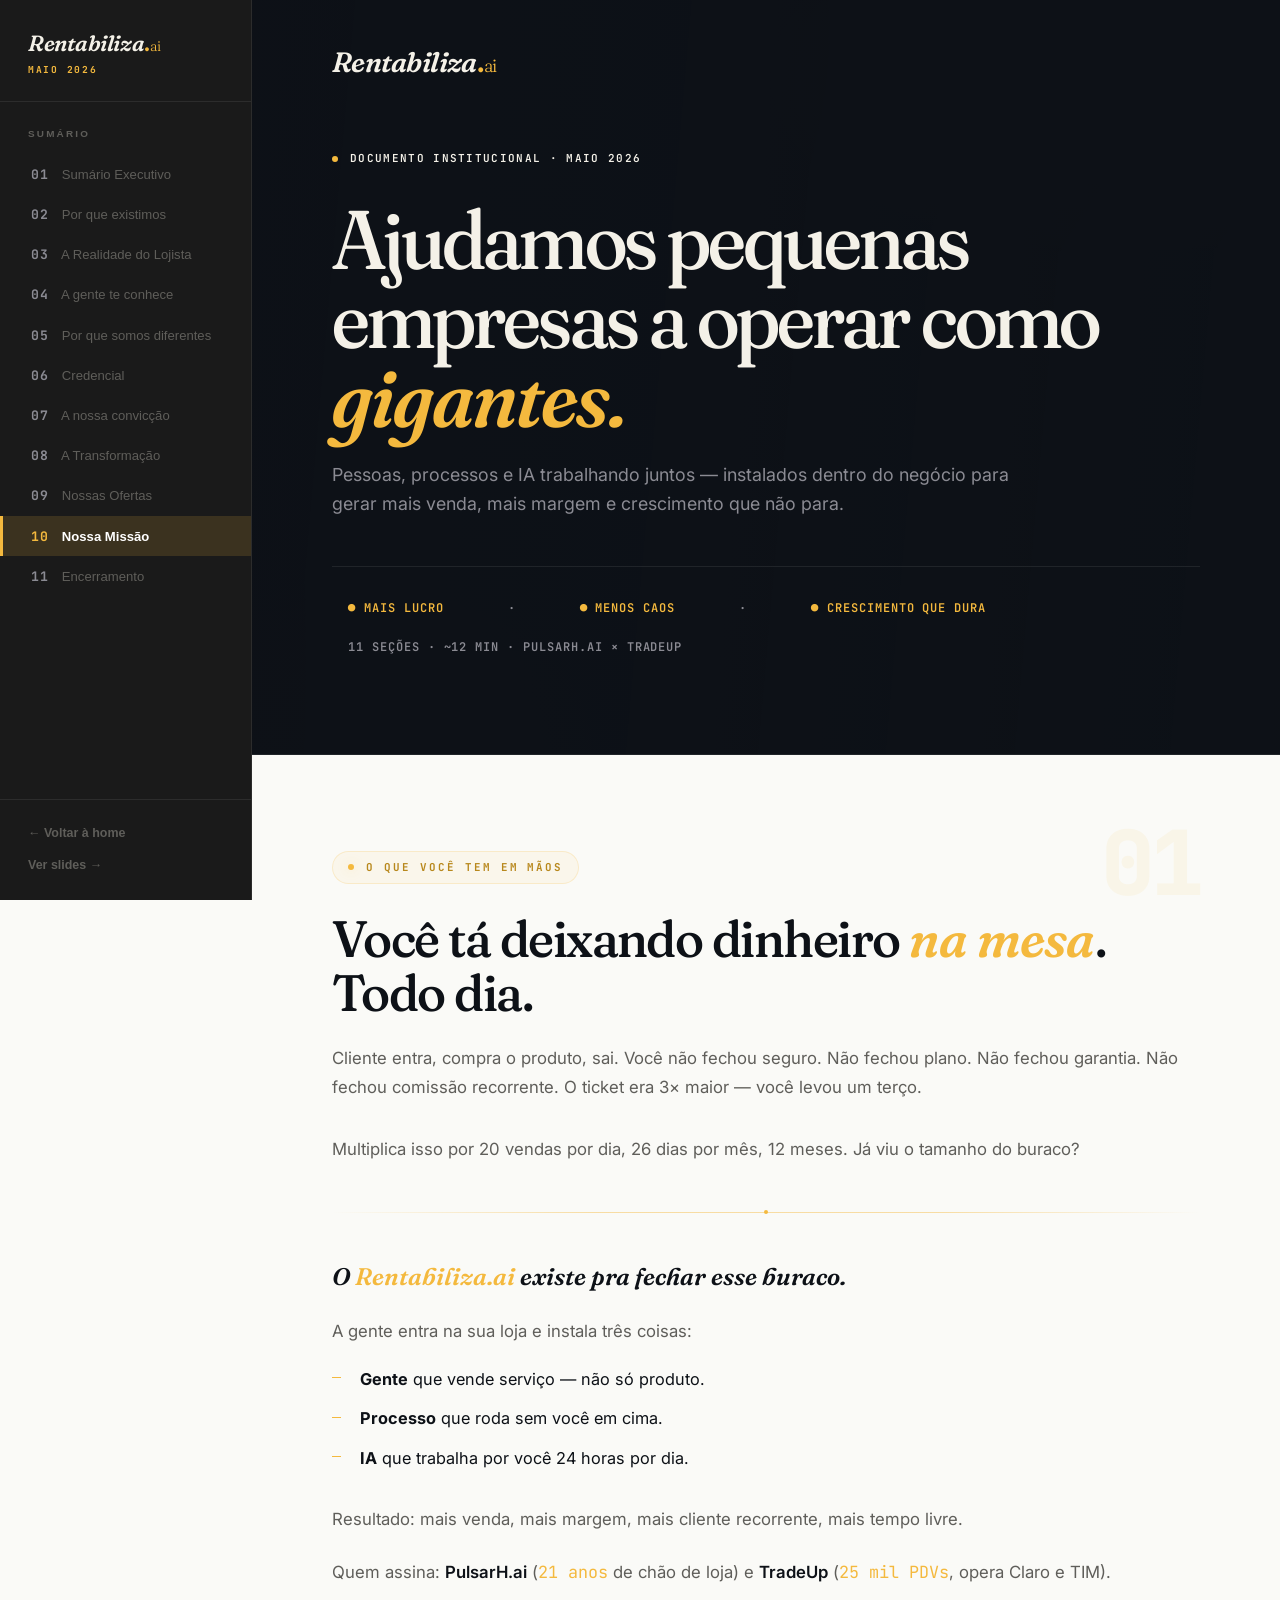
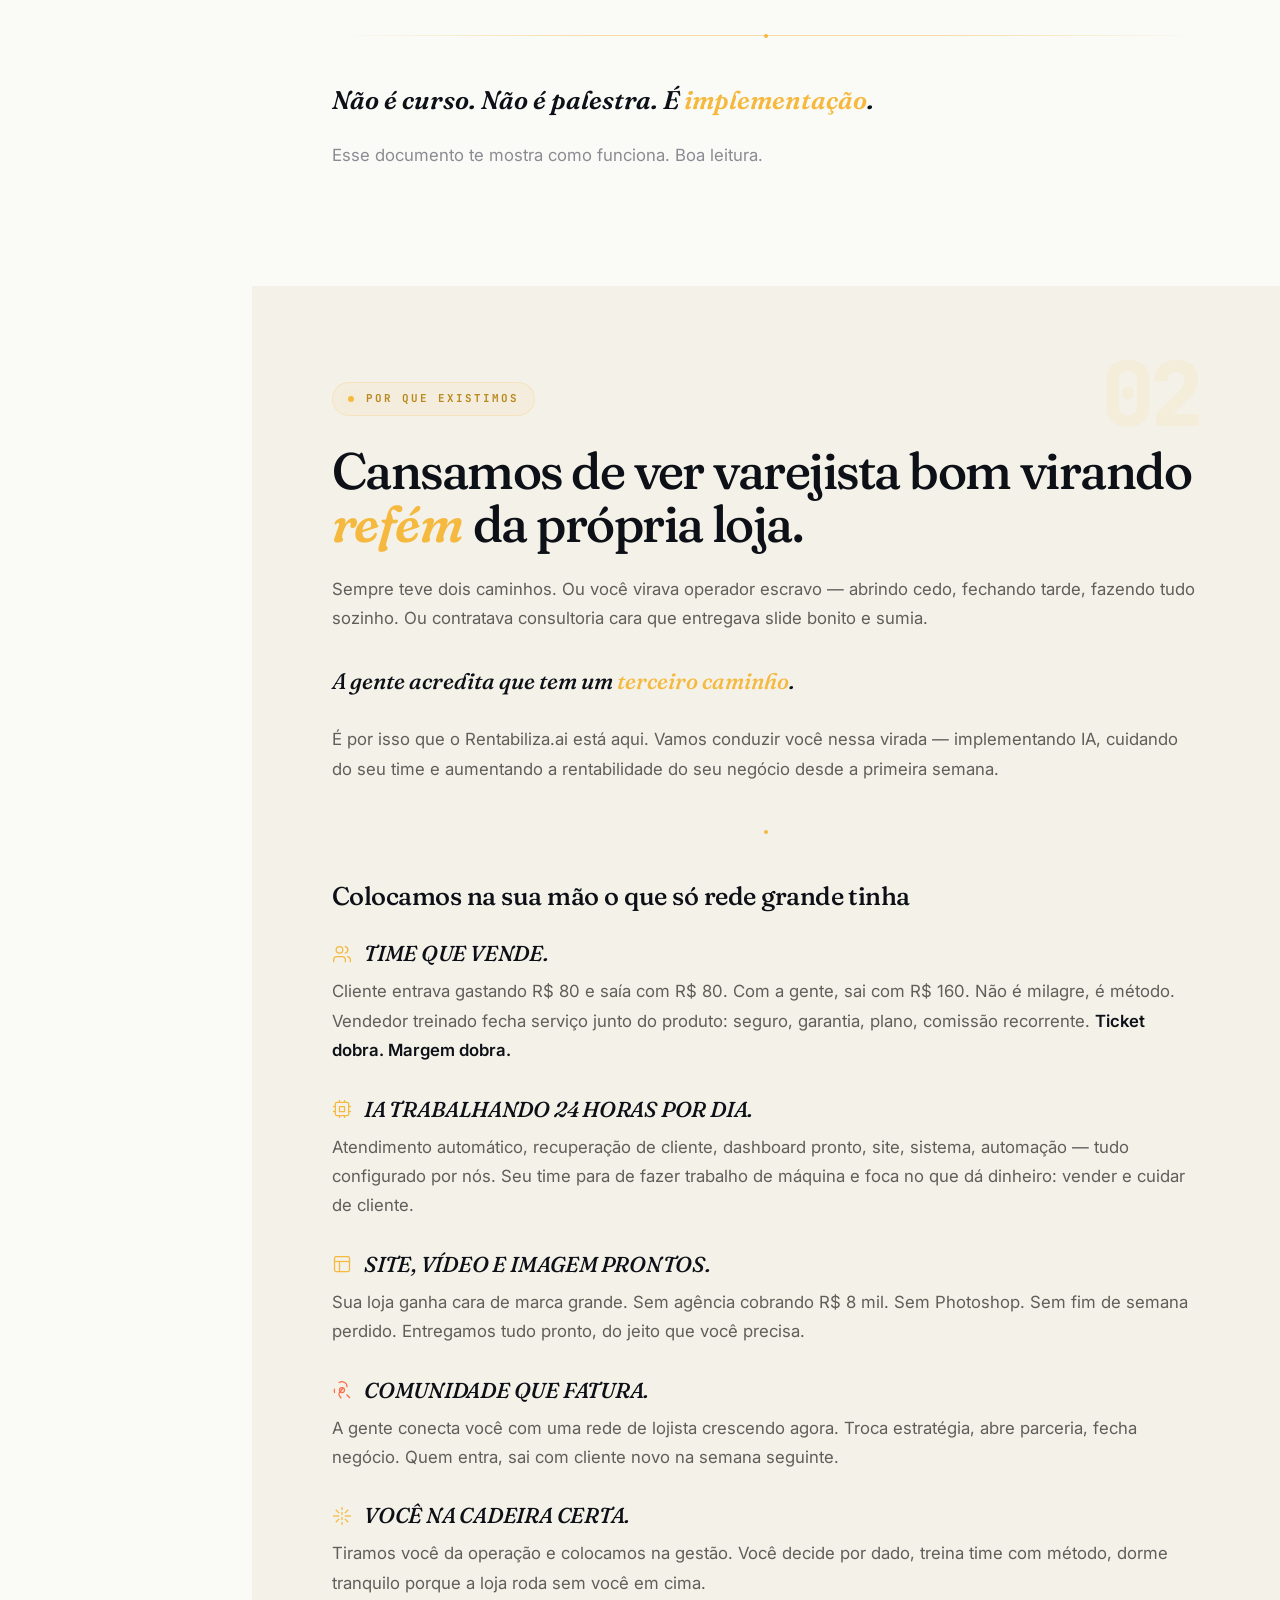
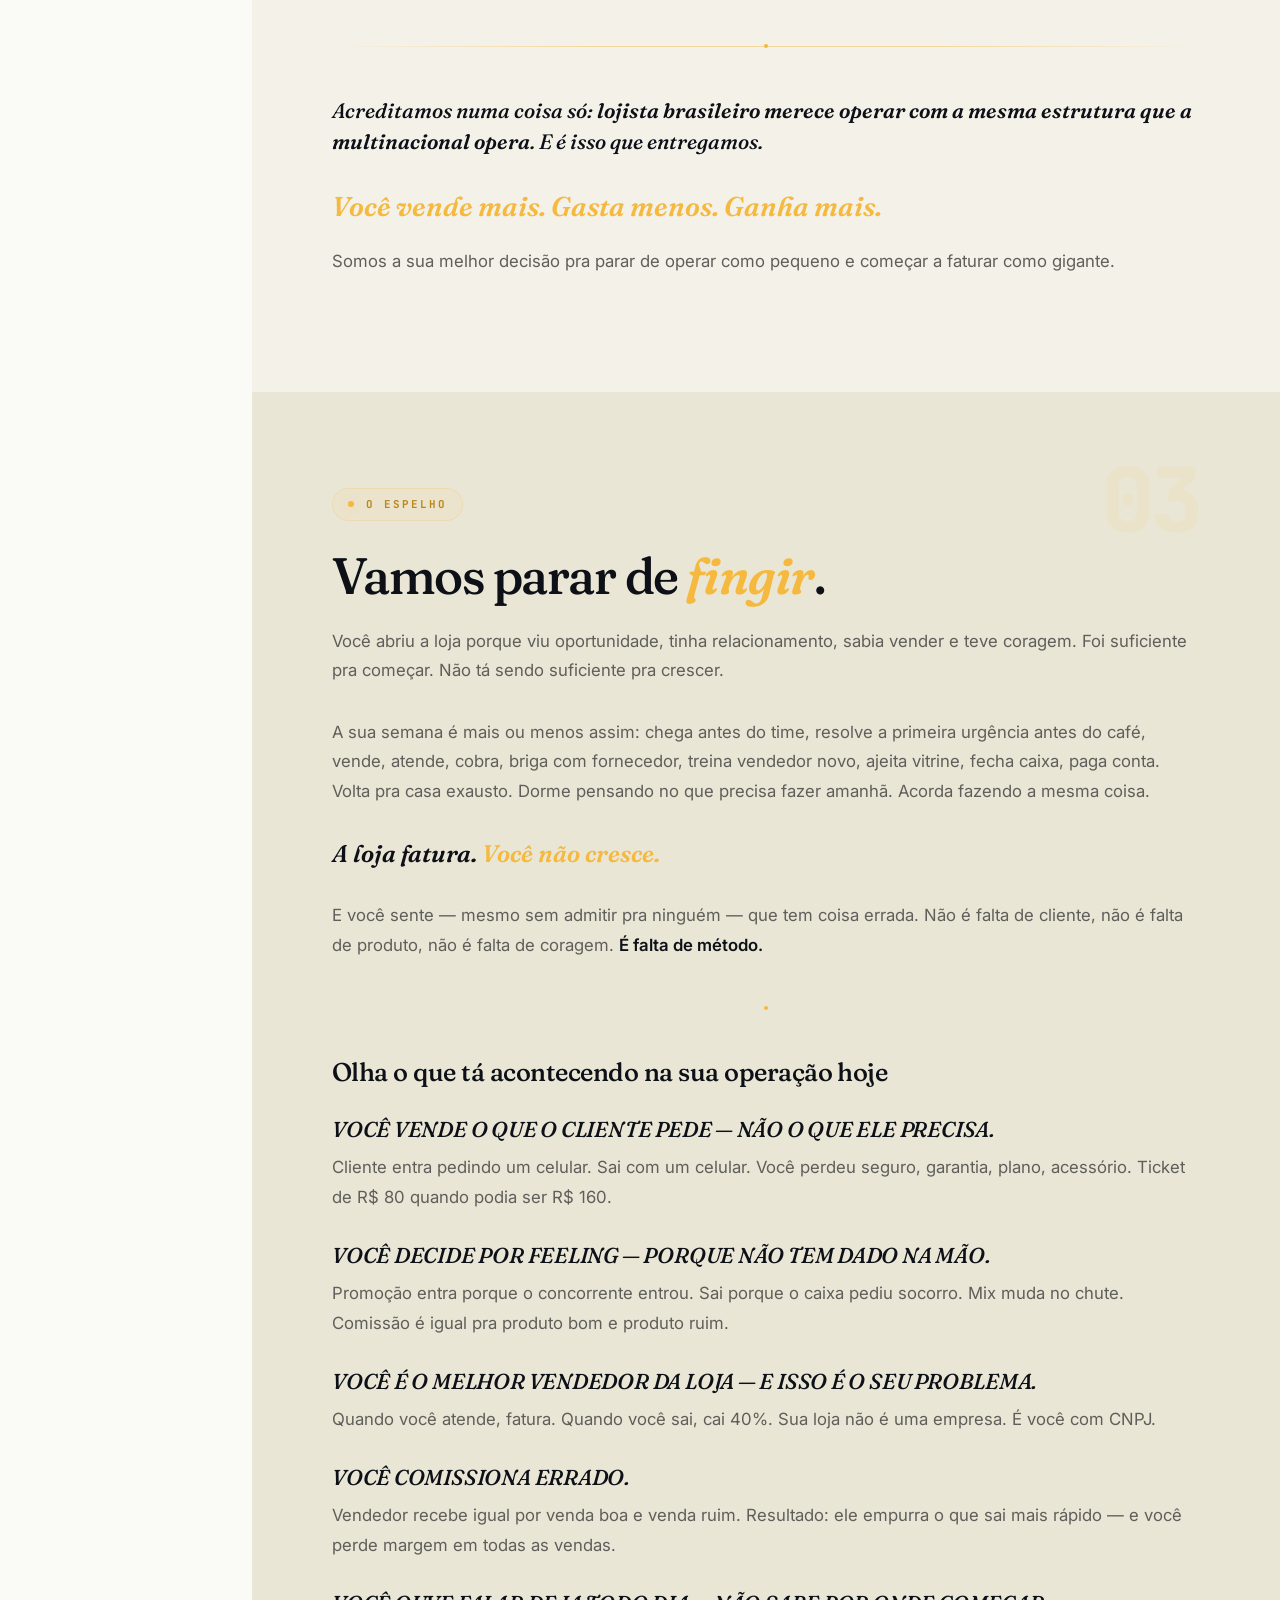
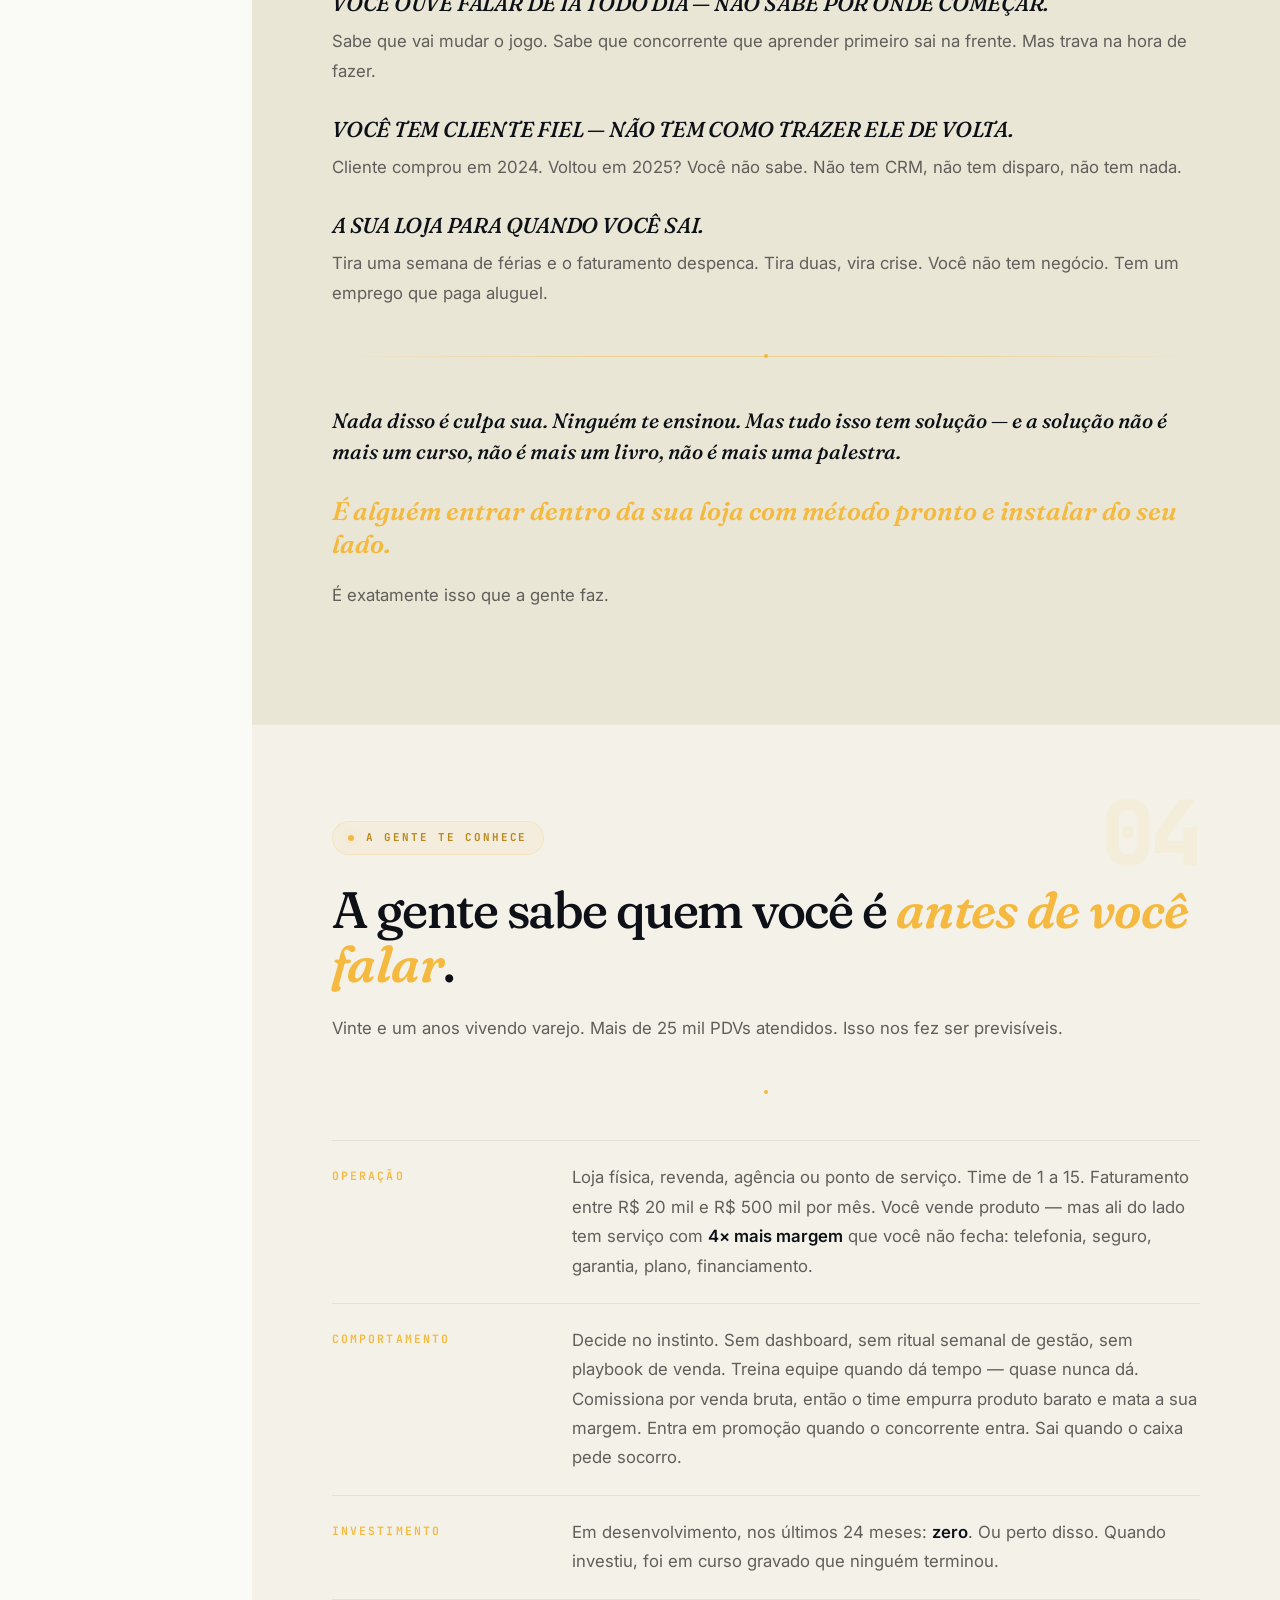
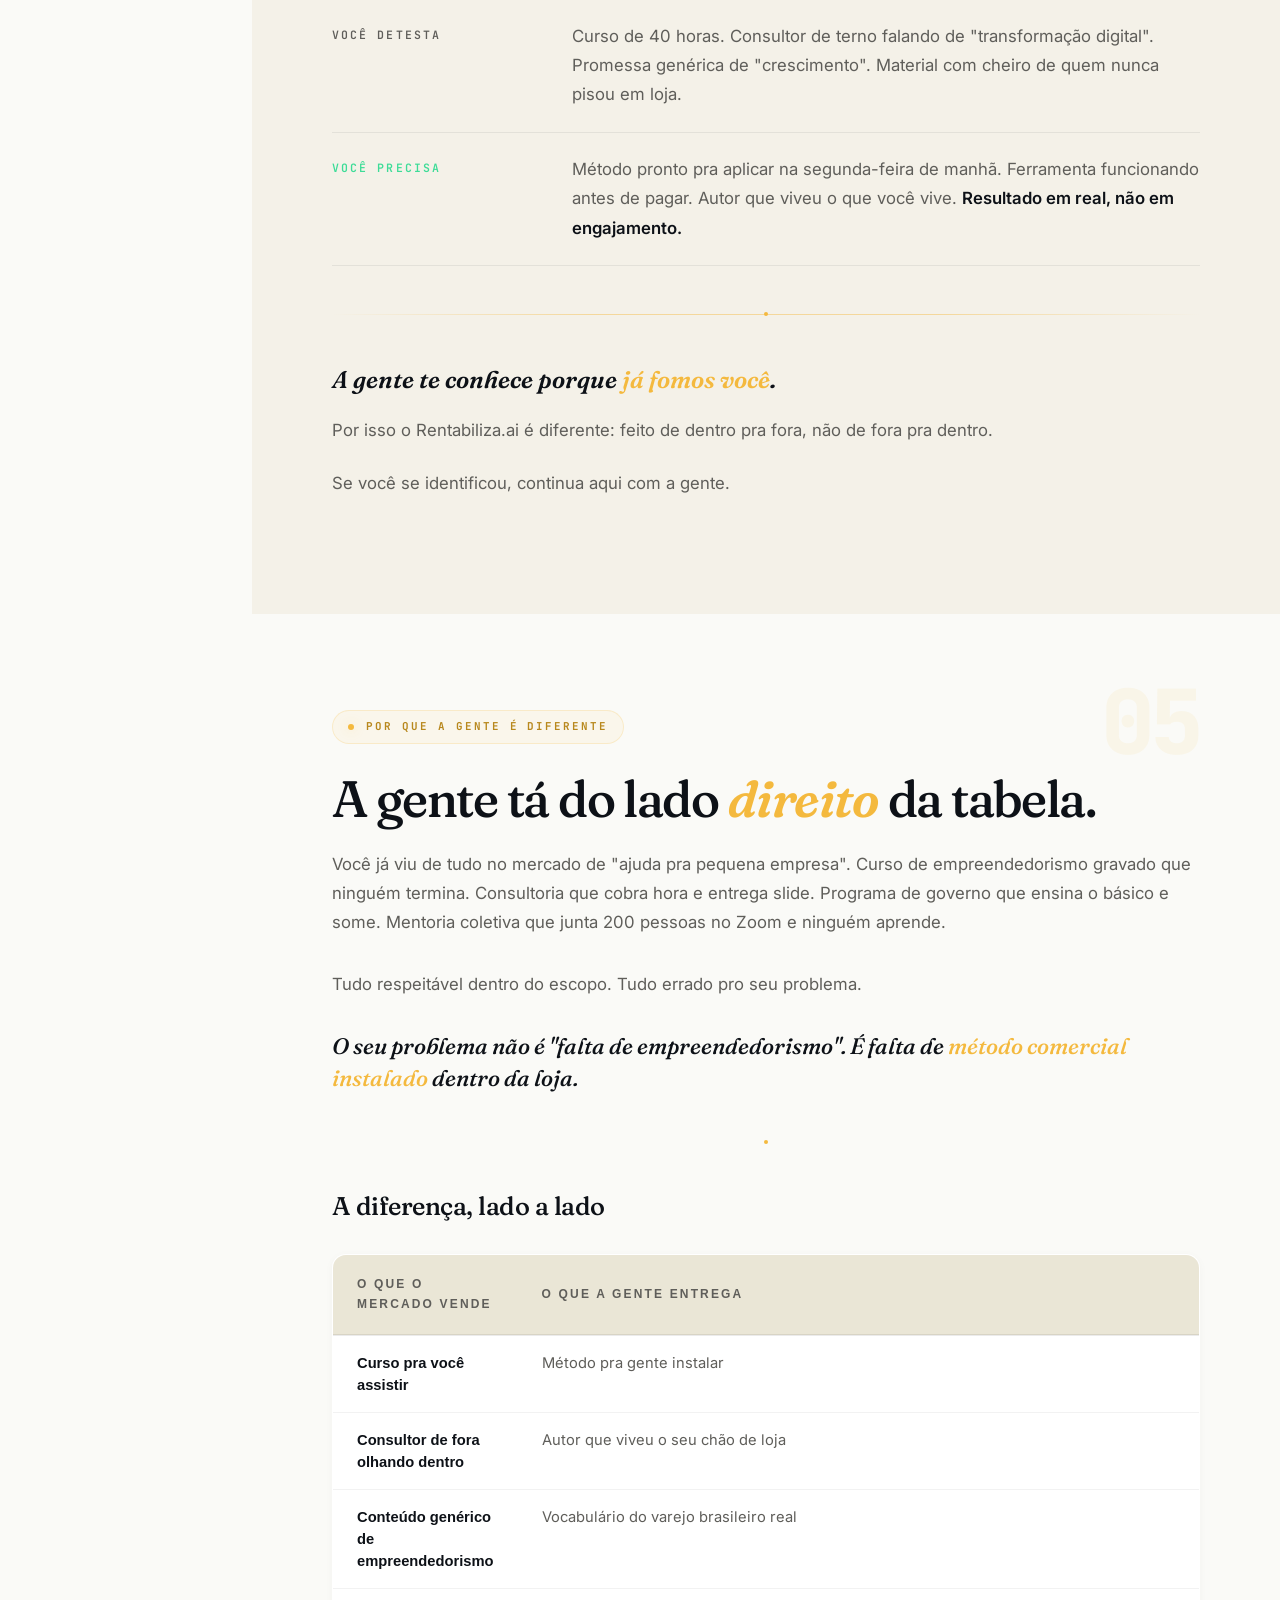
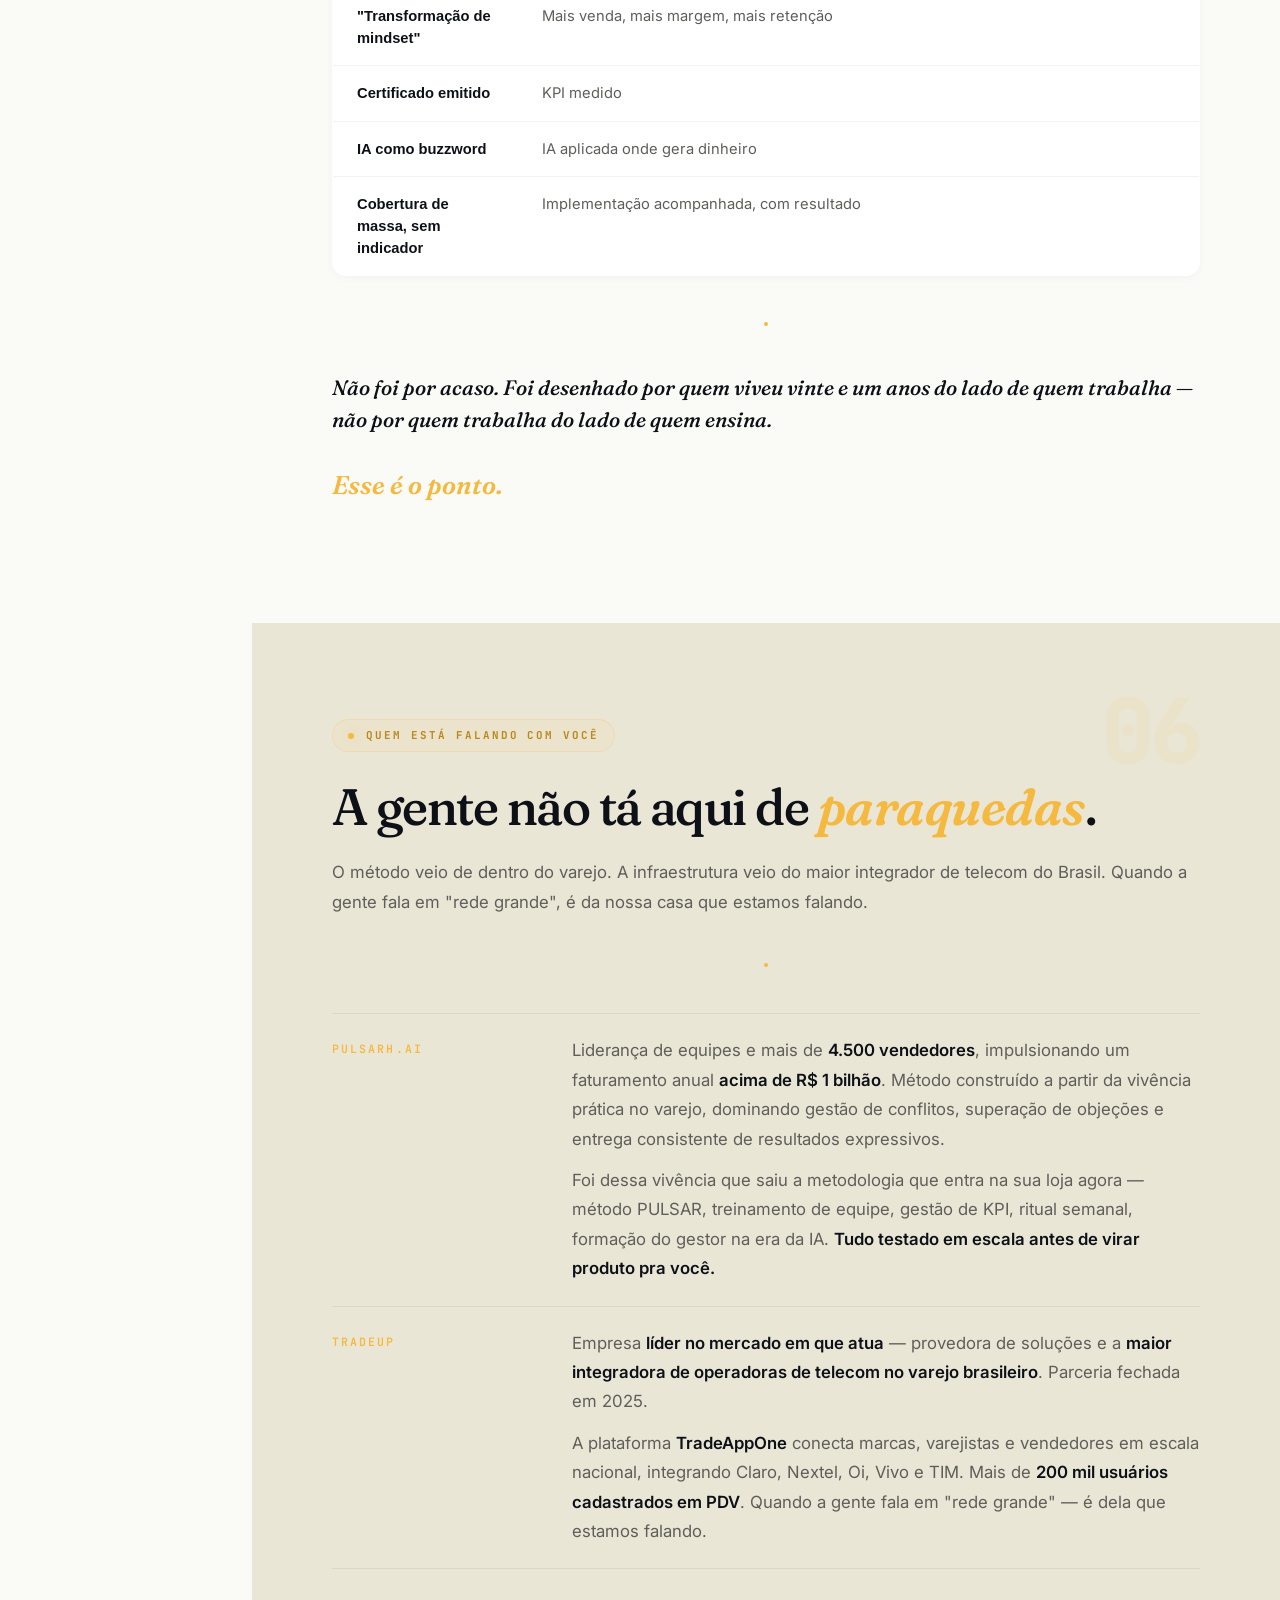
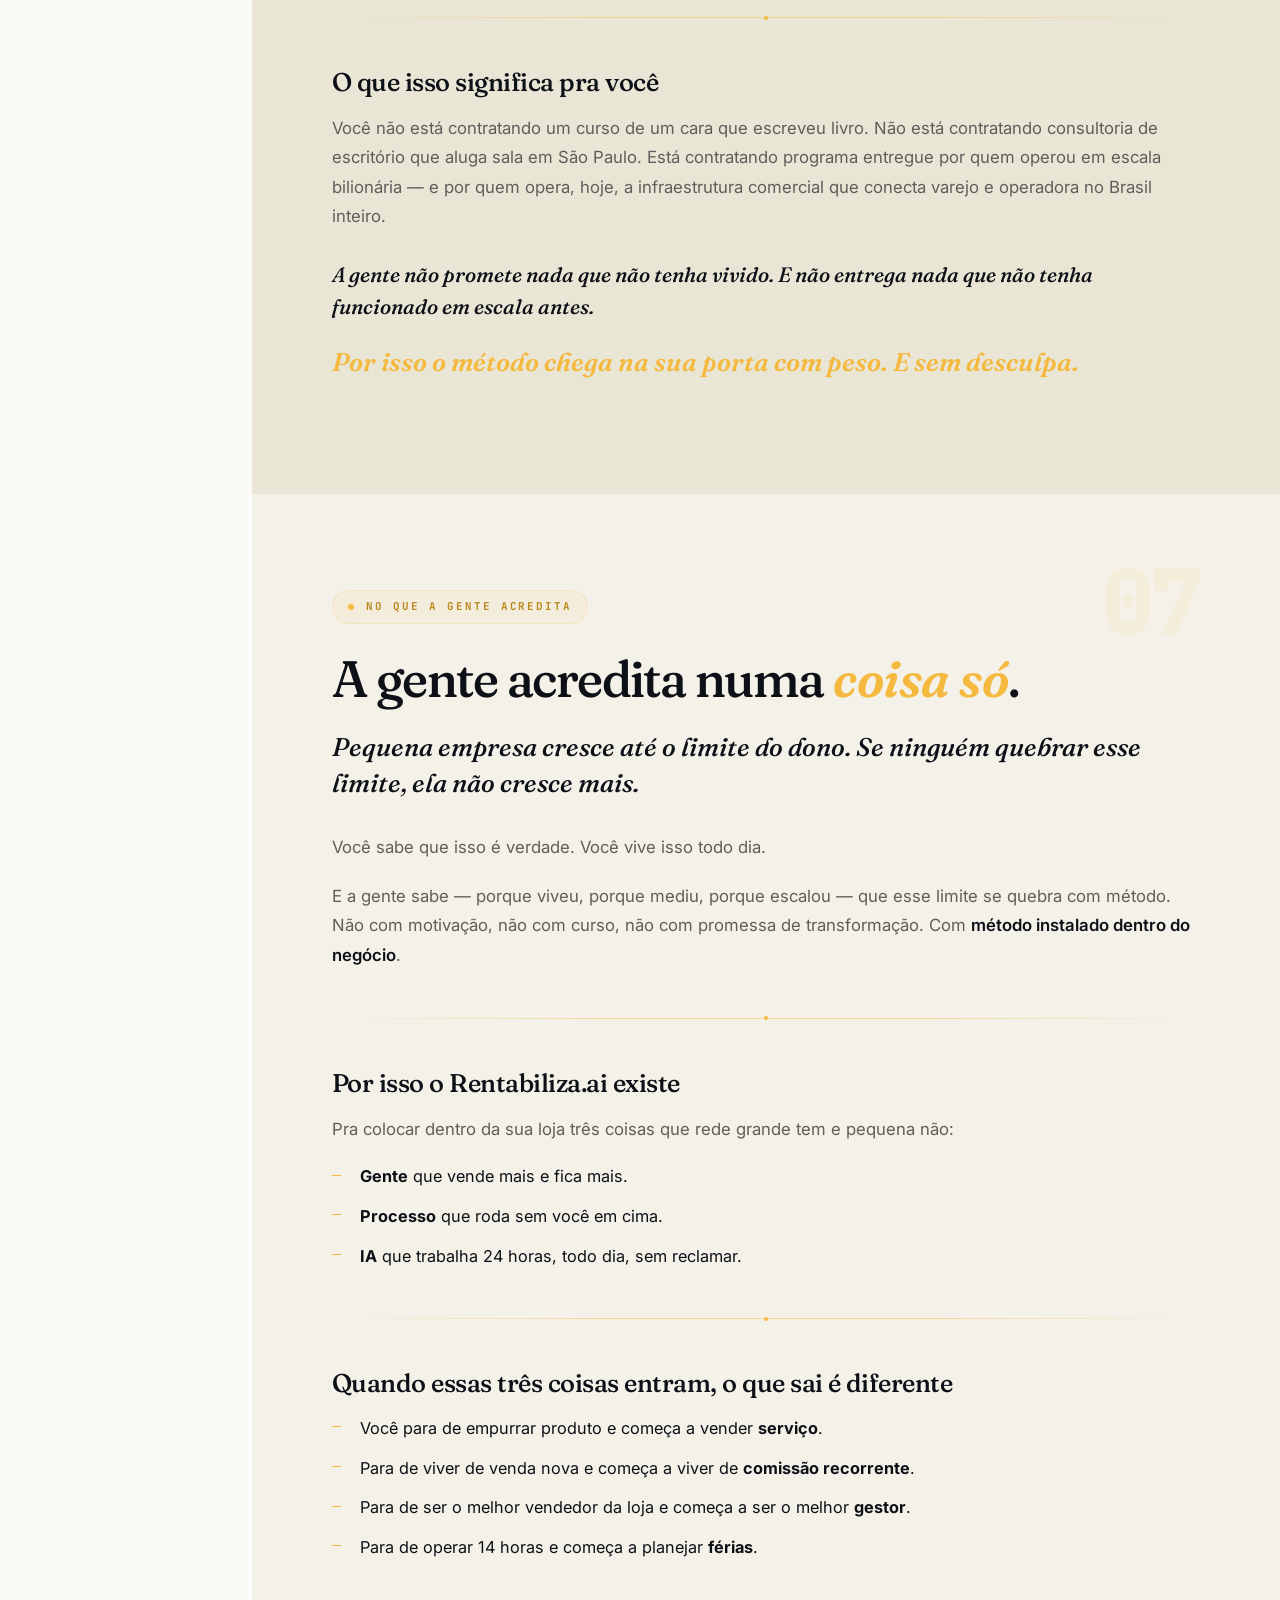
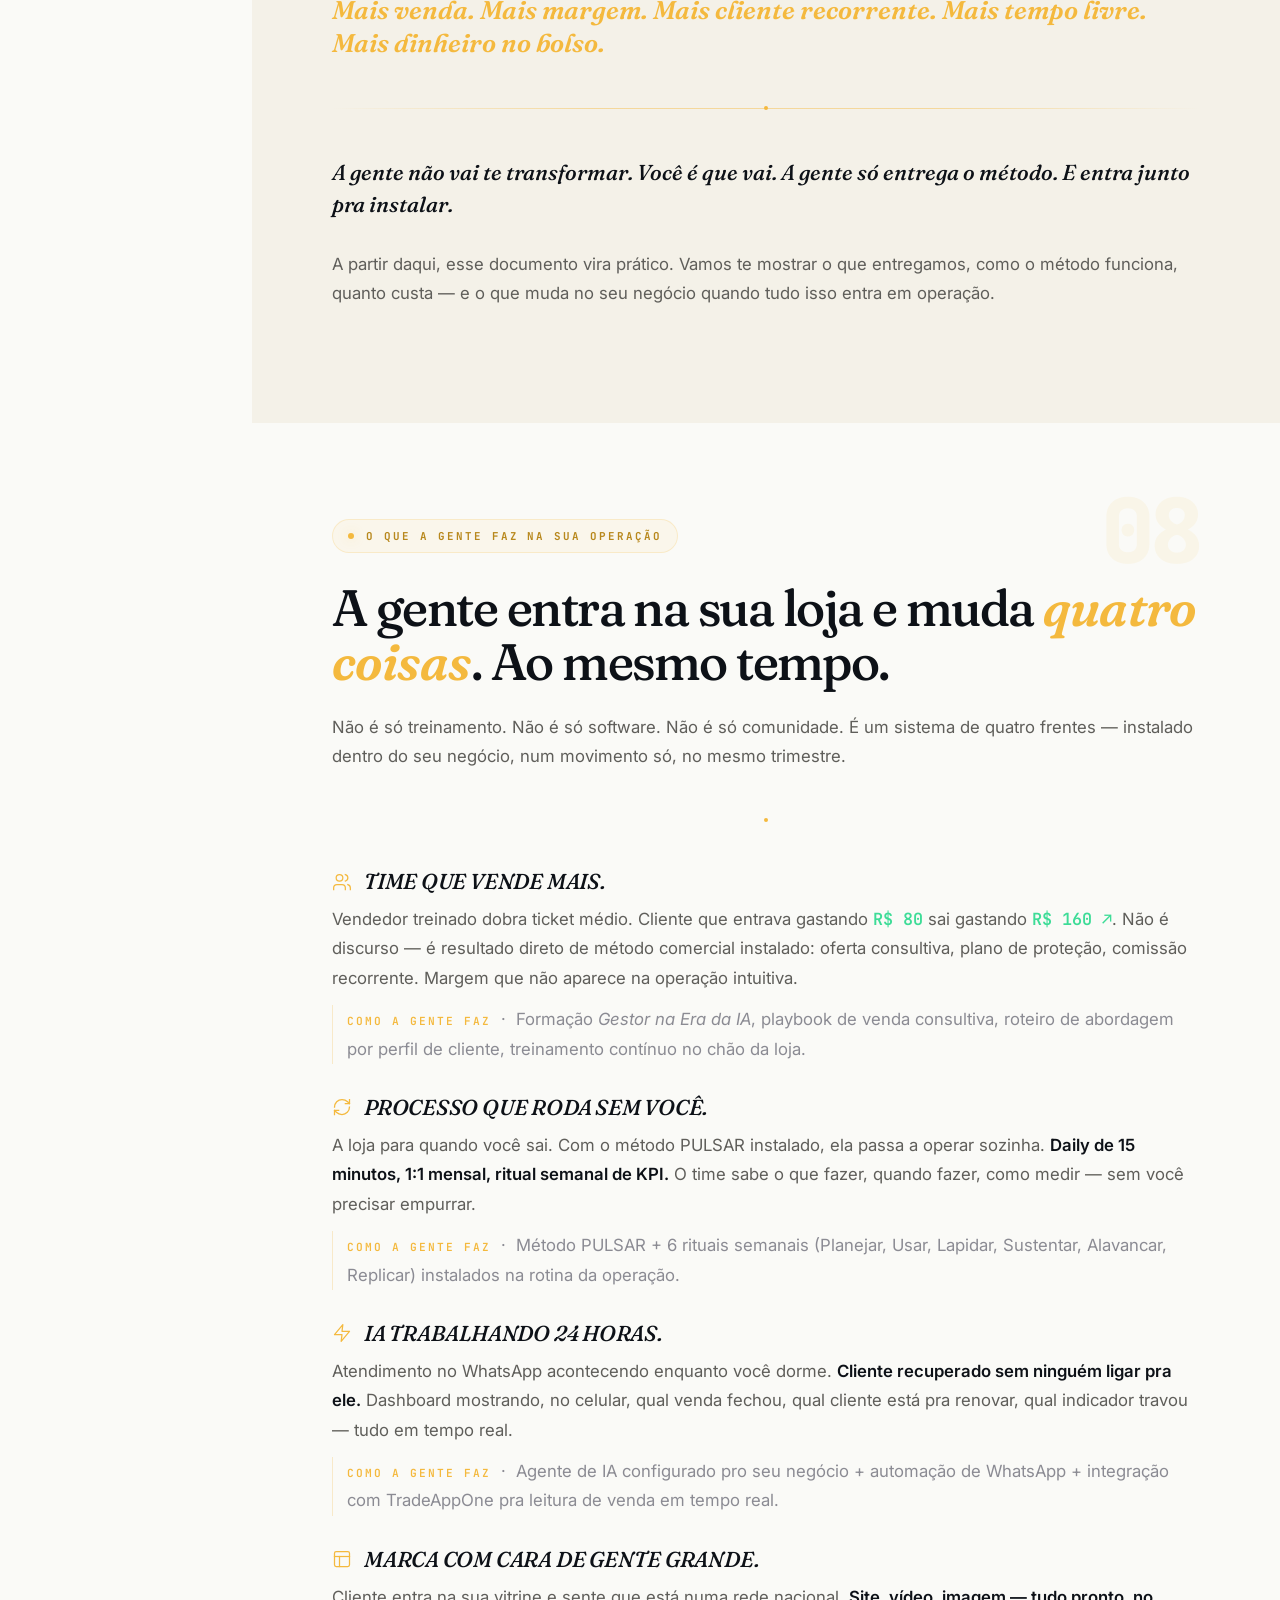
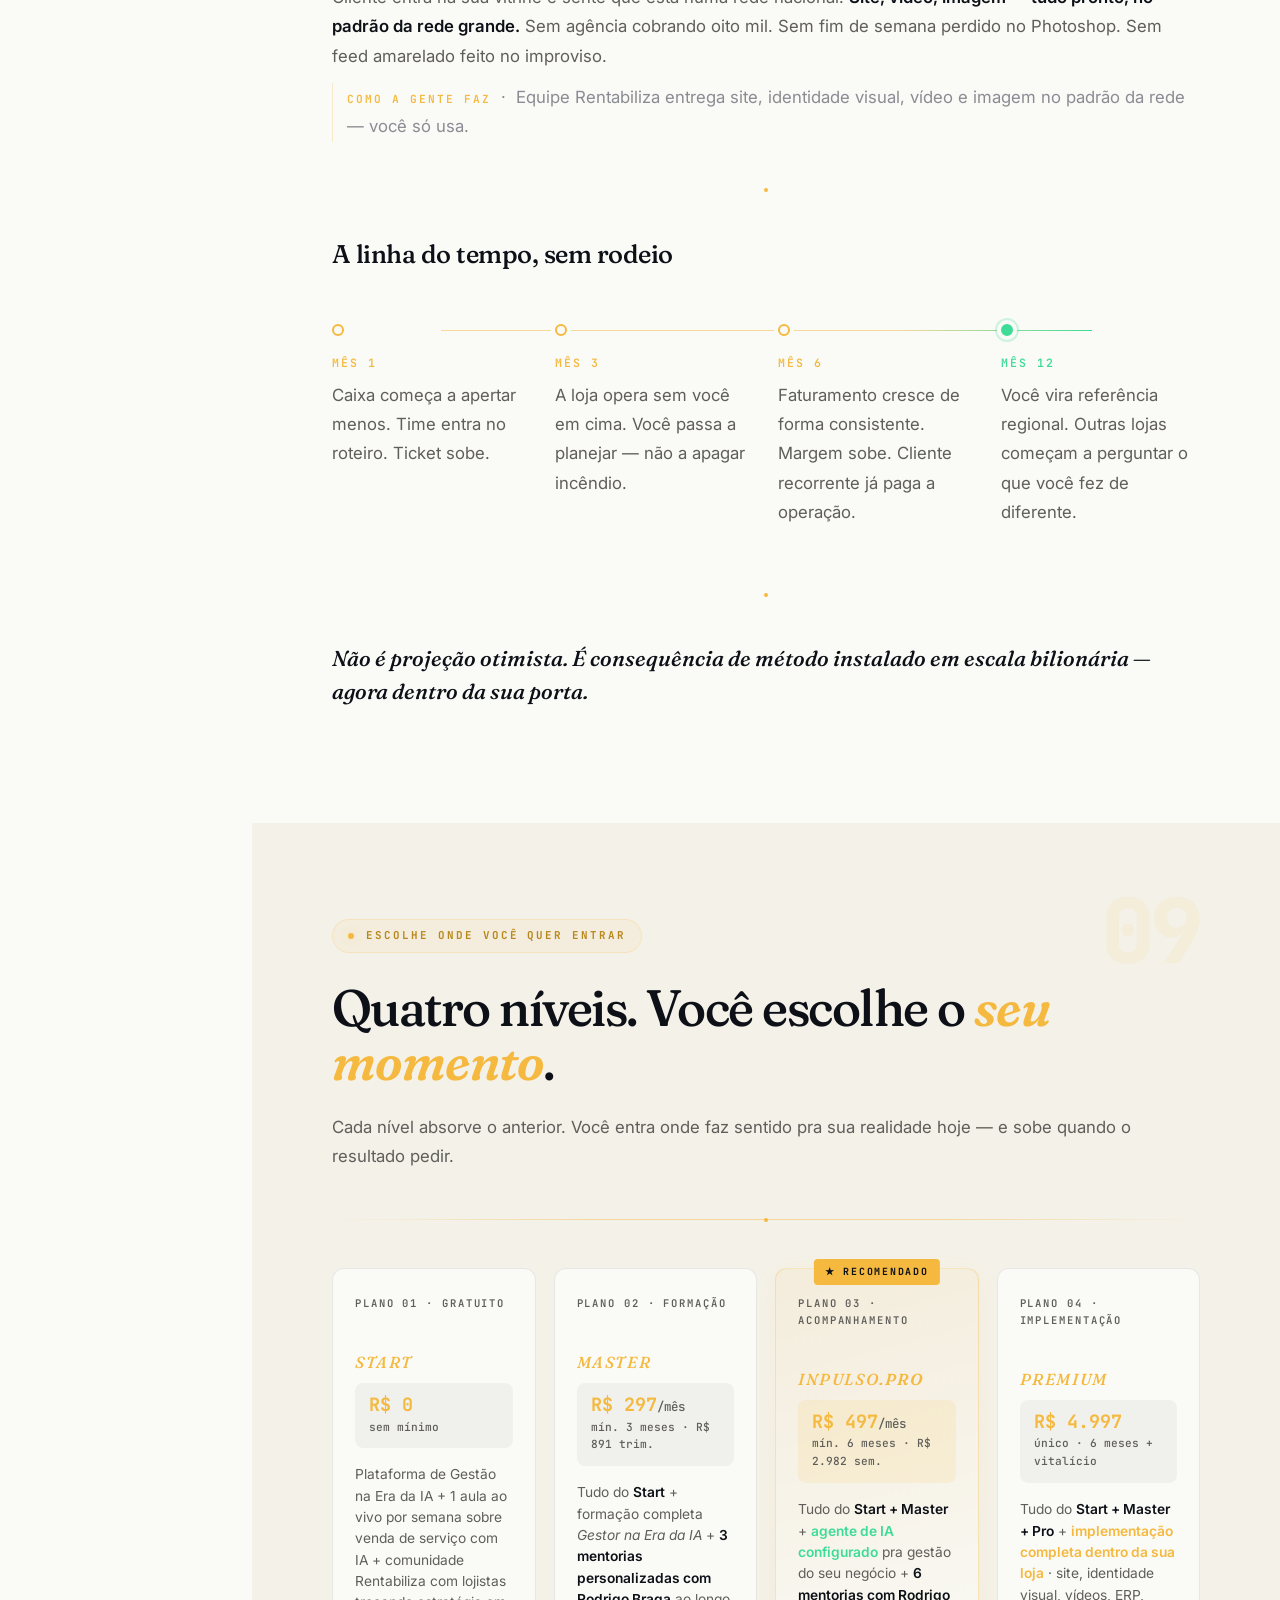
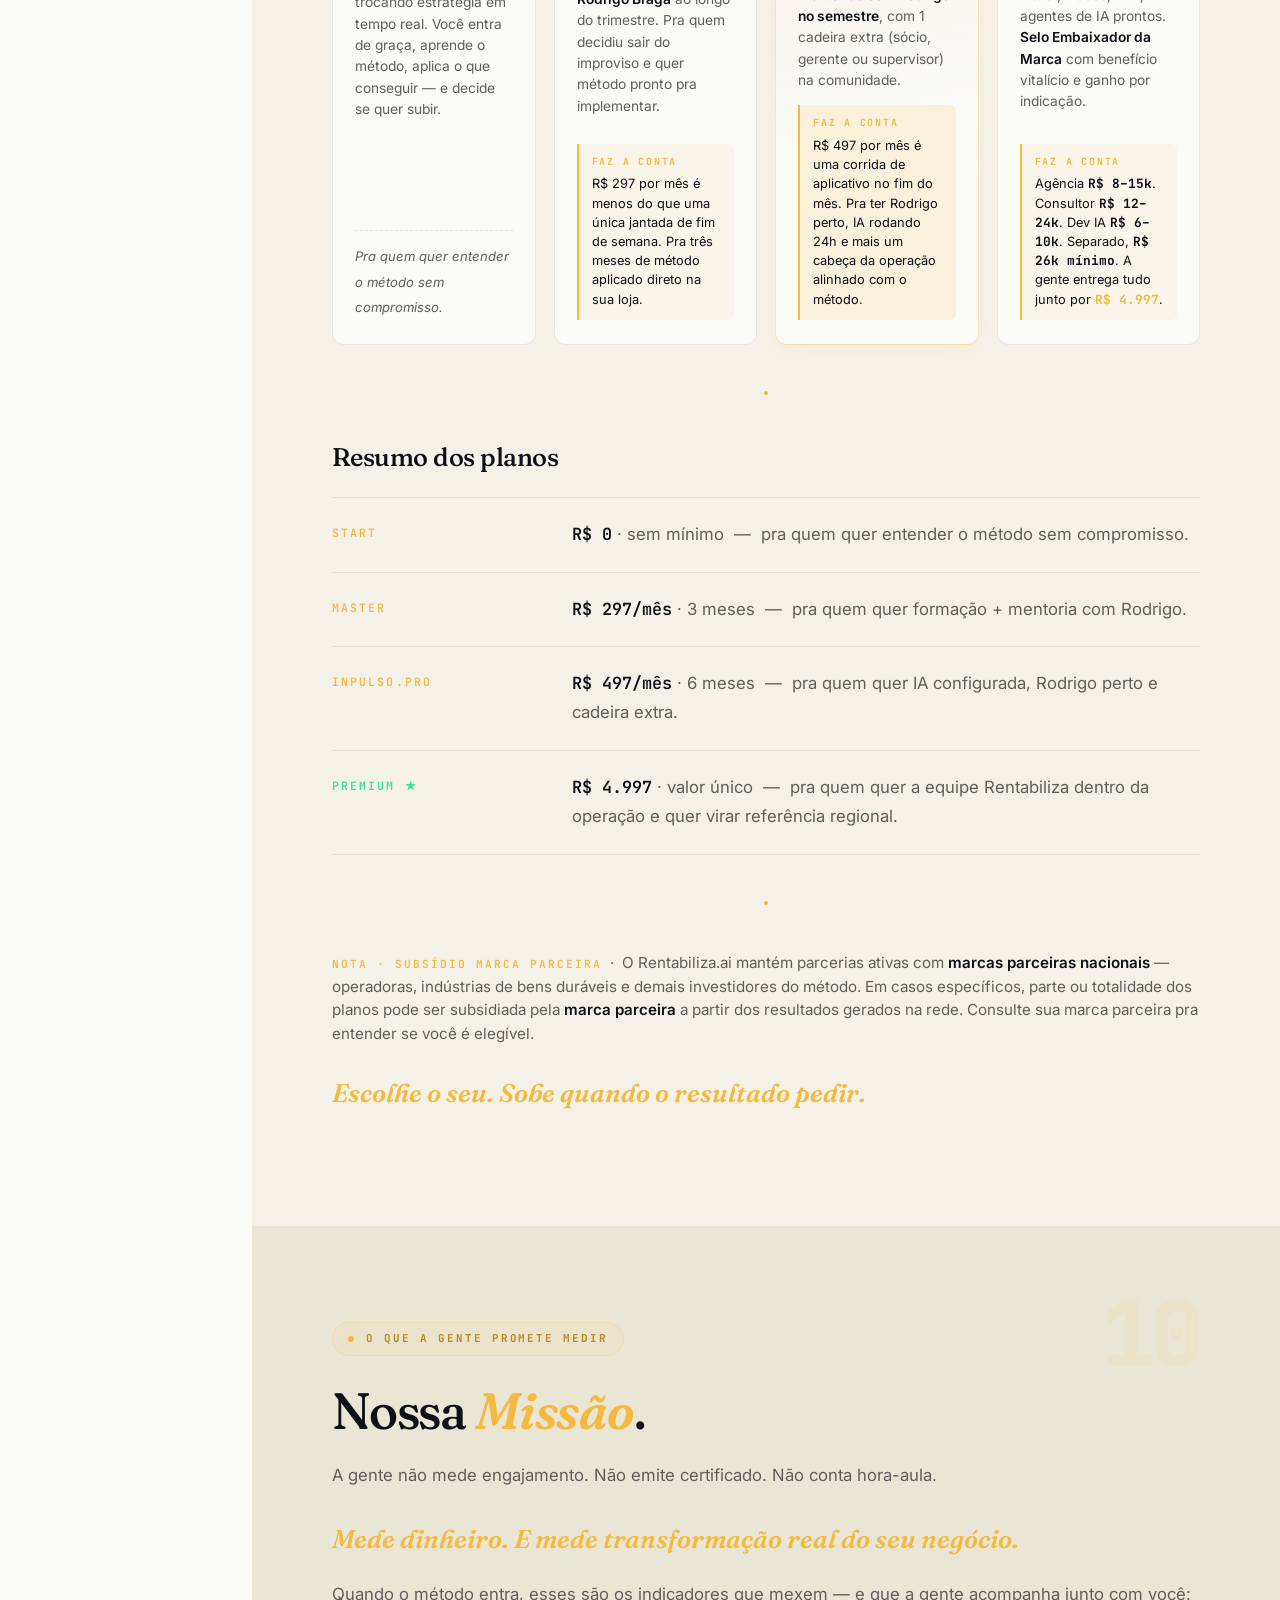
==== commit 6dd949fa: "V10.2 — Documento: revisão Marcos aplicada (matemática + bios + datas) MATEMÁTICA CONSERVADORA (Pts " ====
--- a/doc.html
+++ b/doc.html
@@ -10,8 +10,8 @@
   <meta property="og:type" content="article">
   <meta property="og:title" content="Rentabiliza.ai · Business Case">
   <meta property="og:description" content="Business case completo — método, arquitetura dos pacotes, cenários de escala e plano de go-to-market.">
-  <meta property="og:image" content="https://claro-acelera.vercel.app/assets/images/og-image.png">
-  <meta property="og:url" content="https://claro-acelera.vercel.app/doc.html">
+  <meta property="og:image" content="https://rentabilizaai.gestaopulsarh.com.br/assets/images/og-image.png">
+  <meta property="og:url" content="https://rentabilizaai.gestaopulsarh.com.br/doc.html">
   <meta property="og:image:width" content="1200">
   <meta property="og:image:height" content="630">
   <meta property="og:site_name" content="Rentabiliza.ai">
@@ -20,7 +20,7 @@
   <!-- Twitter Card -->
   <meta name="twitter:card" content="summary_large_image">
   <meta name="twitter:title" content="Rentabiliza.ai · Business Case">
-  <meta name="twitter:image" content="https://claro-acelera.vercel.app/assets/images/og-image.png">
+  <meta name="twitter:image" content="https://rentabilizaai.gestaopulsarh.com.br/assets/images/og-image.png">
 
   <meta name="theme-color" content="#0D1117">
 
@@ -1646,7 +1646,7 @@
       <a href="index.html" class="sb-brand" aria-label="Rentabiliza.ai — home">
         <span class="sb-wordmark"><span class="r-name">Rentabiliza</span><span class="r-dot">.</span><span class="r-ai">ai</span></span>
       </a>
-      <div class="sb-version">Abril 2026</div>
+      <div class="sb-version">Maio 2026</div>
     </div>
     <nav class="sb-nav">
       <div class="sb-section">Sumário</div>
@@ -1682,7 +1682,7 @@
       <div class="doc-hero-inner">
         <div class="eyebrow">
           <span class="eyebrow-dot"></span>
-          <span>Documento Institucional · Abril 2026</span>
+          <span>Documento Institucional · Maio 2026</span>
         </div>
         <h1 class="t-hero">Ajudamos pequenas empresas a operar como <em>gigantes.</em></h1>
         <p class="t-lead">Pessoas, processos e IA trabalhando juntos — instalados dentro do negócio para gerar mais venda, mais margem e crescimento que não para.</p>
@@ -1701,7 +1701,7 @@
 
     <!-- SEÇÃO 1 — SUMÁRIO EXECUTIVO -->
     <!-- ════════════════════════════════════════════════════════════════════ -->
-    <!-- ══ SEÇÕES 1-15 · Documento Institucional Rentabiliza.ai · Abril 2026 ══ -->
+    <!-- ══ SEÇÕES 1-15 · Documento Institucional Rentabiliza.ai · Maio 2026 ══ -->
     <!-- ════════════════════════════════════════════════════════════════════ -->
 
     <!-- SEÇÃO 1 — SUMÁRIO EXECUTIVO -->
@@ -1777,7 +1777,7 @@
               </svg>
               Time que vende.
             </h4>
-            <p class="t-body">Cliente entrava gastando R$ 80 e saía com R$ 80. Com a gente, sai com R$ 280. Não é milagre, é método. Vendedor treinado fecha serviço junto do produto: seguro, garantia, plano, comissão recorrente. <strong>Ticket triplica. Margem dobra.</strong></p>
+            <p class="t-body">Cliente entrava gastando R$ 80 e saía com R$ 80. Com a gente, sai com R$ 160. Não é milagre, é método. Vendedor treinado fecha serviço junto do produto: seguro, garantia, plano, comissão recorrente. <strong>Ticket dobra. Margem dobra.</strong></p>
           </div>
 
           <div class="editorial-item">
@@ -1876,7 +1876,7 @@
         <div class="editorial-list">
           <div class="editorial-item">
             <h4 class="ed-title">Você vende o que o cliente pede — não o que ele precisa.</h4>
-            <p class="t-body">Cliente entra pedindo um celular. Sai com um celular. Você perdeu seguro, garantia, plano, acessório. Ticket de R$ 80 quando podia ser R$ 280.</p>
+            <p class="t-body">Cliente entra pedindo um celular. Sai com um celular. Você perdeu seguro, garantia, plano, acessório. Ticket de R$ 80 quando podia ser R$ 160.</p>
           </div>
 
           <div class="editorial-item">
@@ -2040,16 +2040,16 @@
           <div class="spec-row">
             <div class="spec-label">PulsarH.ai</div>
             <div>
-              <p class="t-body" style="margin: 0 0 12px;">Vinte e um anos de chão de loja. Sete como Gerente Nacional em rede com 4.500 vendedores e R$ 1 bilhão por ano em faturamento sob gestão.</p>
-              <p class="t-body" style="margin: 0;">Foi de lá que saiu a metodologia que entra na sua loja agora — método PULSAR, treinamento de equipe, gestão de KPI, ritual semanal, formação do gestor da era da IA. <strong>Tudo testado em escala antes de virar produto pra você.</strong></p>
+              <p class="t-body" style="margin: 0 0 12px;">Liderança de equipes e mais de <strong>4.500 vendedores</strong>, impulsionando um faturamento anual <strong>acima de R$ 1 bilhão</strong>. Método construído a partir da vivência prática no varejo, dominando gestão de conflitos, superação de objeções e entrega consistente de resultados expressivos.</p>
+              <p class="t-body" style="margin: 0;">Foi dessa vivência que saiu a metodologia que entra na sua loja agora — método PULSAR, treinamento de equipe, gestão de KPI, ritual semanal, formação do gestor na era da IA. <strong>Tudo testado em escala antes de virar produto pra você.</strong></p>
             </div>
           </div>
 
           <div class="spec-row">
             <div class="spec-label">TradeUp</div>
             <div>
-              <p class="t-body" style="margin: 0 0 12px;">Parceria fechada em 2025 com o maior integrador de varejo de telecom do Brasil — operador da TradeAppOne, plataforma líder de venda de serviços no varejo brasileiro.</p>
-              <p class="t-body" style="margin: 0;">Maior integrador das operadoras Claro, Nextel, Oi, Vivo e TIM. Mais de <strong>200 mil usuários cadastrados em PDV</strong>. Quando a gente fala em "rede grande" — é dela que estamos falando.</p>
+              <p class="t-body" style="margin: 0 0 12px;">Empresa <strong>líder no mercado em que atua</strong> — provedora de soluções e a <strong>maior integradora de operadoras de telecom no varejo brasileiro</strong>. Parceria fechada em 2025.</p>
+              <p class="t-body" style="margin: 0;">A plataforma <strong>TradeAppOne</strong> conecta marcas, varejistas e vendedores em escala nacional, integrando Claro, Nextel, Oi, Vivo e TIM. Mais de <strong>200 mil usuários cadastrados em PDV</strong>. Quando a gente fala em "rede grande" — é dela que estamos falando.</p>
             </div>
           </div>
         </div>
@@ -2057,7 +2057,7 @@
         <div class="section-rule"></div>
 
         <h3 class="t-sub">O que isso significa pra você</h3>
-        <p class="t-body">Você não tá contratando um curso de um cara que escreveu livro. Não tá contratando consultoria de escritório que aluga sala em São Paulo. Tá contratando programa entregue por quem operou em escala bilionária — e por quem opera, hoje, a infraestrutura comercial que conecta varejo e operadora no Brasil inteiro.</p>
+        <p class="t-body">Você não está contratando um curso de um cara que escreveu livro. Não está contratando consultoria de escritório que aluga sala em São Paulo. Está contratando programa entregue por quem operou em escala bilionária — e por quem opera, hoje, a infraestrutura comercial que conecta varejo e operadora no Brasil inteiro.</p>
 
         <p class="t-body" style="font-family: 'Fraunces', serif; font-style: italic; font-weight: 500; font-size: 1.3rem; line-height: 1.5; color: var(--text-dark); margin-top: 1.75rem;">
           A gente não promete nada que não tenha vivido. E não entrega nada que não tenha funcionado em escala antes.
@@ -2147,7 +2147,7 @@
               </svg>
               Time que vende mais.
             </h4>
-            <p class="t-body">Vendedor treinado dobra ticket médio. Cliente que entrava gastando <strong style="font-family: 'JetBrains Mono', monospace; color: var(--r-mint);">R$ 80</strong> sai gastando <strong style="font-family: 'JetBrains Mono', monospace; color: var(--r-mint);">R$ 280 ↗</strong>. Não é discurso — é resultado direto de método comercial instalado: oferta consultiva, plano de proteção, comissão recorrente. Margem que não aparece na operação intuitiva.</p>
+            <p class="t-body">Vendedor treinado dobra ticket médio. Cliente que entrava gastando <strong style="font-family: 'JetBrains Mono', monospace; color: var(--r-mint);">R$ 80</strong> sai gastando <strong style="font-family: 'JetBrains Mono', monospace; color: var(--r-mint);">R$ 160 ↗</strong>. Não é discurso — é resultado direto de método comercial instalado: oferta consultiva, plano de proteção, comissão recorrente. Margem que não aparece na operação intuitiva.</p>
             <p class="t-body" style="margin-top: 12px; padding-left: 14px; border-left: 1px solid rgba(244,185,62,0.25); color: var(--muted-dark);"><span style="font-family: 'JetBrains Mono', monospace; font-size: 0.7rem; font-weight: 600; letter-spacing: 0.18em; text-transform: uppercase; color: var(--claro-red);">Como a gente faz</span> &nbsp;·&nbsp; Formação <em>Gestor na Era da IA</em>, playbook de venda consultiva, roteiro de abordagem por perfil de cliente, treinamento contínuo no chão da loja.</p>
           </div>
 
@@ -2330,7 +2330,7 @@
         <div class="section-rule"></div>
 
         <p class="t-body" style="color: var(--muted-2); font-size: 0.95rem; line-height: 1.55;">
-          <span style="font-family: 'JetBrains Mono', monospace; font-size: 0.7rem; font-weight: 600; letter-spacing: 0.18em; text-transform: uppercase; color: var(--claro-red);">Nota · Subsídio operadora</span> &nbsp;·&nbsp; O Rentabiliza.ai mantém parcerias ativas com operadoras e marcas nacionais. Em casos específicos, parte ou totalidade dos planos pode ser subsidiada pela operadora parceira a partir dos resultados gerados na rede. Consulte sua operadora pra entender se você é elegível.
+          <span style="font-family: 'JetBrains Mono', monospace; font-size: 0.7rem; font-weight: 600; letter-spacing: 0.18em; text-transform: uppercase; color: var(--claro-red);">Nota · Subsídio marca parceira</span> &nbsp;·&nbsp; O Rentabiliza.ai mantém parcerias ativas com <strong>marcas parceiras nacionais</strong> — operadoras, indústrias de bens duráveis e demais investidores do método. Em casos específicos, parte ou totalidade dos planos pode ser subsidiada pela <strong>marca parceira</strong> a partir dos resultados gerados na rede. Consulte sua marca parceira pra entender se você é elegível.
         </p>
 
         <p class="t-body" style="font-family: 'Fraunces', serif; font-style: italic; font-weight: 600; font-size: 1.6rem; line-height: 1.3; color: var(--claro-red); margin-top: 2rem;">
@@ -2367,7 +2367,7 @@
               </svg>
               Penetração de serviço por venda.
             </h4>
-            <p class="t-body">Hoje você vende celular, internet, plano. Amanhã você vende celular <strong style="font-family: 'JetBrains Mono', monospace; color: var(--r-mint);">+ seguro + garantia + plano de proteção + assinatura + comissão recorrente</strong>. Cada venda passa a render <strong style="font-family: 'JetBrains Mono', monospace; color: var(--r-mint);">3 a 5× mais margem ↗</strong>.</p>
+            <p class="t-body">Hoje você vende celular, internet, plano. Amanhã você vende celular <strong style="font-family: 'JetBrains Mono', monospace; color: var(--r-mint);">+ seguro + garantia + plano de proteção + assinatura + comissão recorrente</strong>. Cada venda passa a render <strong style="font-family: 'JetBrains Mono', monospace; color: var(--r-mint);">2× mais margem ↗</strong> via serviços agregados.</p>
           </div>
 
           <!-- 2 · Comissão recorrente -->
@@ -2393,7 +2393,7 @@
               </svg>
               Ticket médio.
             </h4>
-            <p class="t-body"><strong style="font-family: 'JetBrains Mono', monospace;">R$ 80</strong> vira <strong style="font-family: 'JetBrains Mono', monospace; color: var(--r-mint);">R$ 280 ↗</strong>. Mesmo cliente. Mesmo produto principal. Outra abordagem. Outra margem. O time aprende a oferecer pacote — não item.</p>
+            <p class="t-body"><strong style="font-family: 'JetBrains Mono', monospace;">R$ 80</strong> vira <strong style="font-family: 'JetBrains Mono', monospace; color: var(--r-mint);">R$ 160 ↗</strong>. Mesmo cliente. Mesmo produto principal. Outra abordagem. Outra margem. O time aprende a oferecer pacote — não item.</p>
           </div>
 
           <!-- 4 · Margem por venda -->
@@ -2481,7 +2481,7 @@
 
         <p class="t-body">Quando o método entra, o resto se ajusta. O time vende mais. A margem aumenta. O cliente fica. A IA trabalha sozinha. E você descobre, no terceiro mês, que <strong>dá pra dormir mais, ganhar mais e estar menos preso à loja</strong>.</p>
 
-        <p class="t-body">A gente faz isso há vinte e um anos. Em escala bilionária. Agora — empacotado pra você.</p>
+        <p class="t-body">A gente faz isso há vinte e um anos. Em escala real. Agora — empacotado pra você.</p>
 
         <div class="section-rule"></div>
 
@@ -2494,7 +2494,7 @@
         </p>
 
         <p class="t-body" style="margin-top: 3.5rem; text-align: center; font-family: 'JetBrains Mono', monospace; font-size: 11px; font-weight: 600; letter-spacing: 0.18em; text-transform: uppercase; color: var(--muted-dark);">
-          <a href="https://rentabiliza.ai" target="_blank" rel="noopener" style="color: inherit; text-decoration: none; border-bottom: 1px solid rgba(244,185,62,0.35); transition: color 0.2s, border-color 0.2s;" onmouseover="this.style.color='var(--claro-red)'; this.style.borderColor='var(--claro-red)';" onmouseout="this.style.color='inherit'; this.style.borderColor='rgba(244,185,62,0.35)';">Rentabiliza.ai</a> · <a href="https://pulsarh.ai" target="_blank" rel="noopener" style="color: inherit; text-decoration: none; border-bottom: 1px solid rgba(244,185,62,0.35); transition: color 0.2s, border-color 0.2s;" onmouseover="this.style.color='var(--claro-red)'; this.style.borderColor='var(--claro-red)';" onmouseout="this.style.color='inherit'; this.style.borderColor='rgba(244,185,62,0.35)';">PulsarH.ai</a> × TradeUp · Abril 2026
+          <a href="https://rentabiliza.ai" target="_blank" rel="noopener" style="color: inherit; text-decoration: none; border-bottom: 1px solid rgba(244,185,62,0.35); transition: color 0.2s, border-color 0.2s;" onmouseover="this.style.color='var(--claro-red)'; this.style.borderColor='var(--claro-red)';" onmouseout="this.style.color='inherit'; this.style.borderColor='rgba(244,185,62,0.35)';">Rentabiliza.ai</a> · <a href="https://pulsarh.ai" target="_blank" rel="noopener" style="color: inherit; text-decoration: none; border-bottom: 1px solid rgba(244,185,62,0.35); transition: color 0.2s, border-color 0.2s;" onmouseover="this.style.color='var(--claro-red)'; this.style.borderColor='var(--claro-red)';" onmouseout="this.style.color='inherit'; this.style.borderColor='rgba(244,185,62,0.35)';">PulsarH.ai</a> × TradeUp · Maio 2026
         </p>
       </div>
     </section>
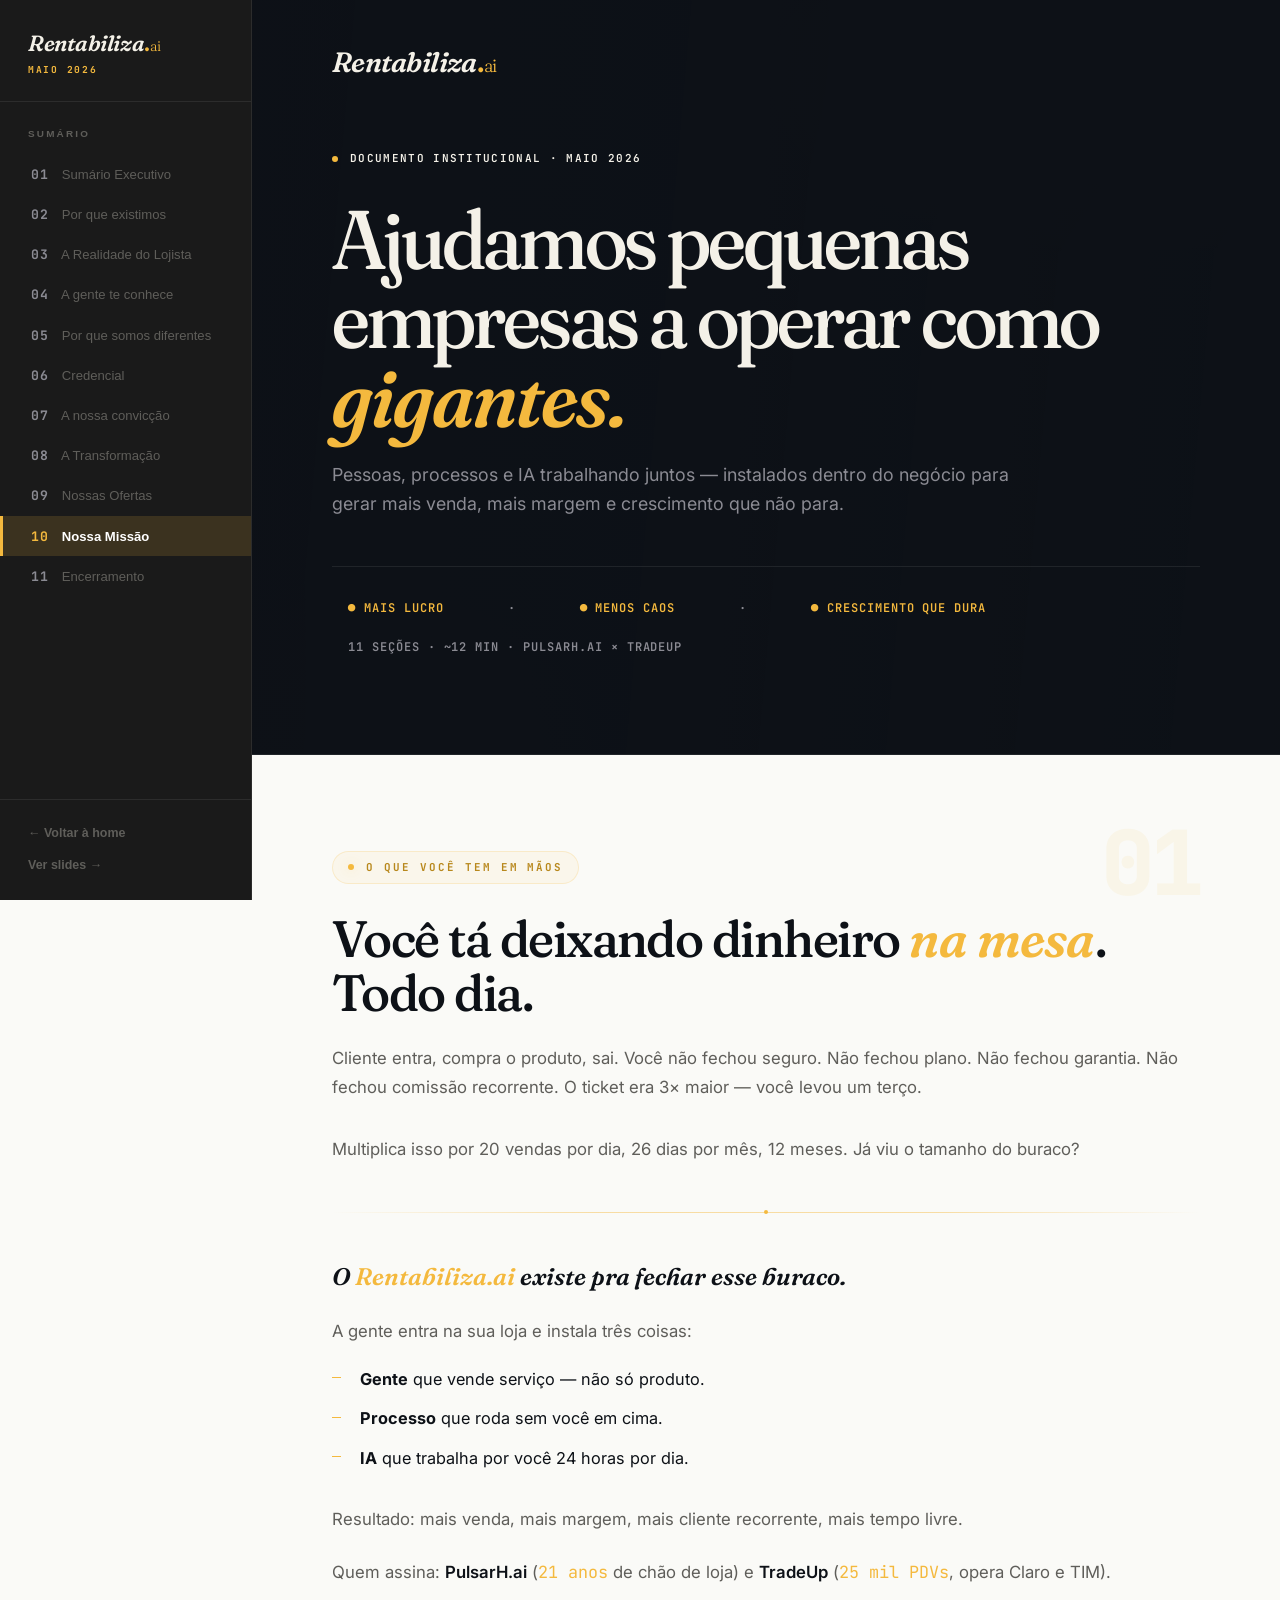
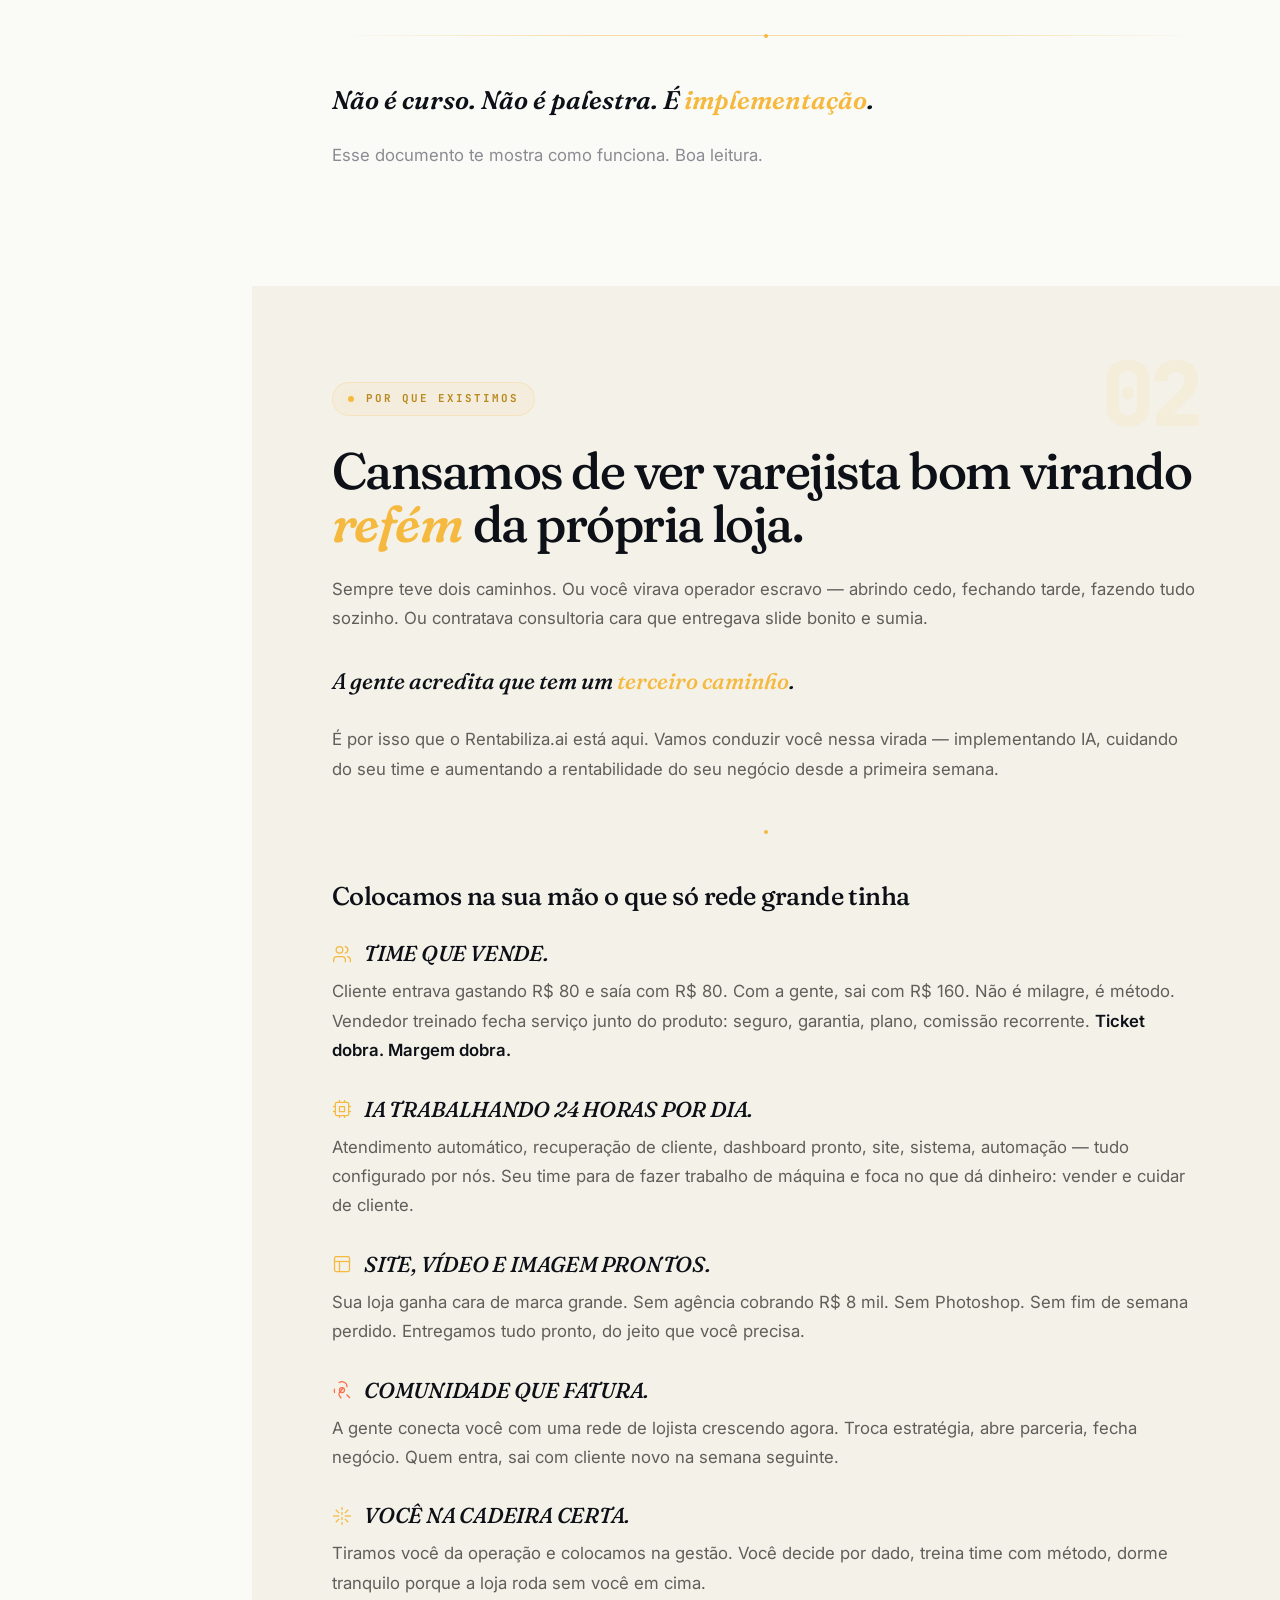
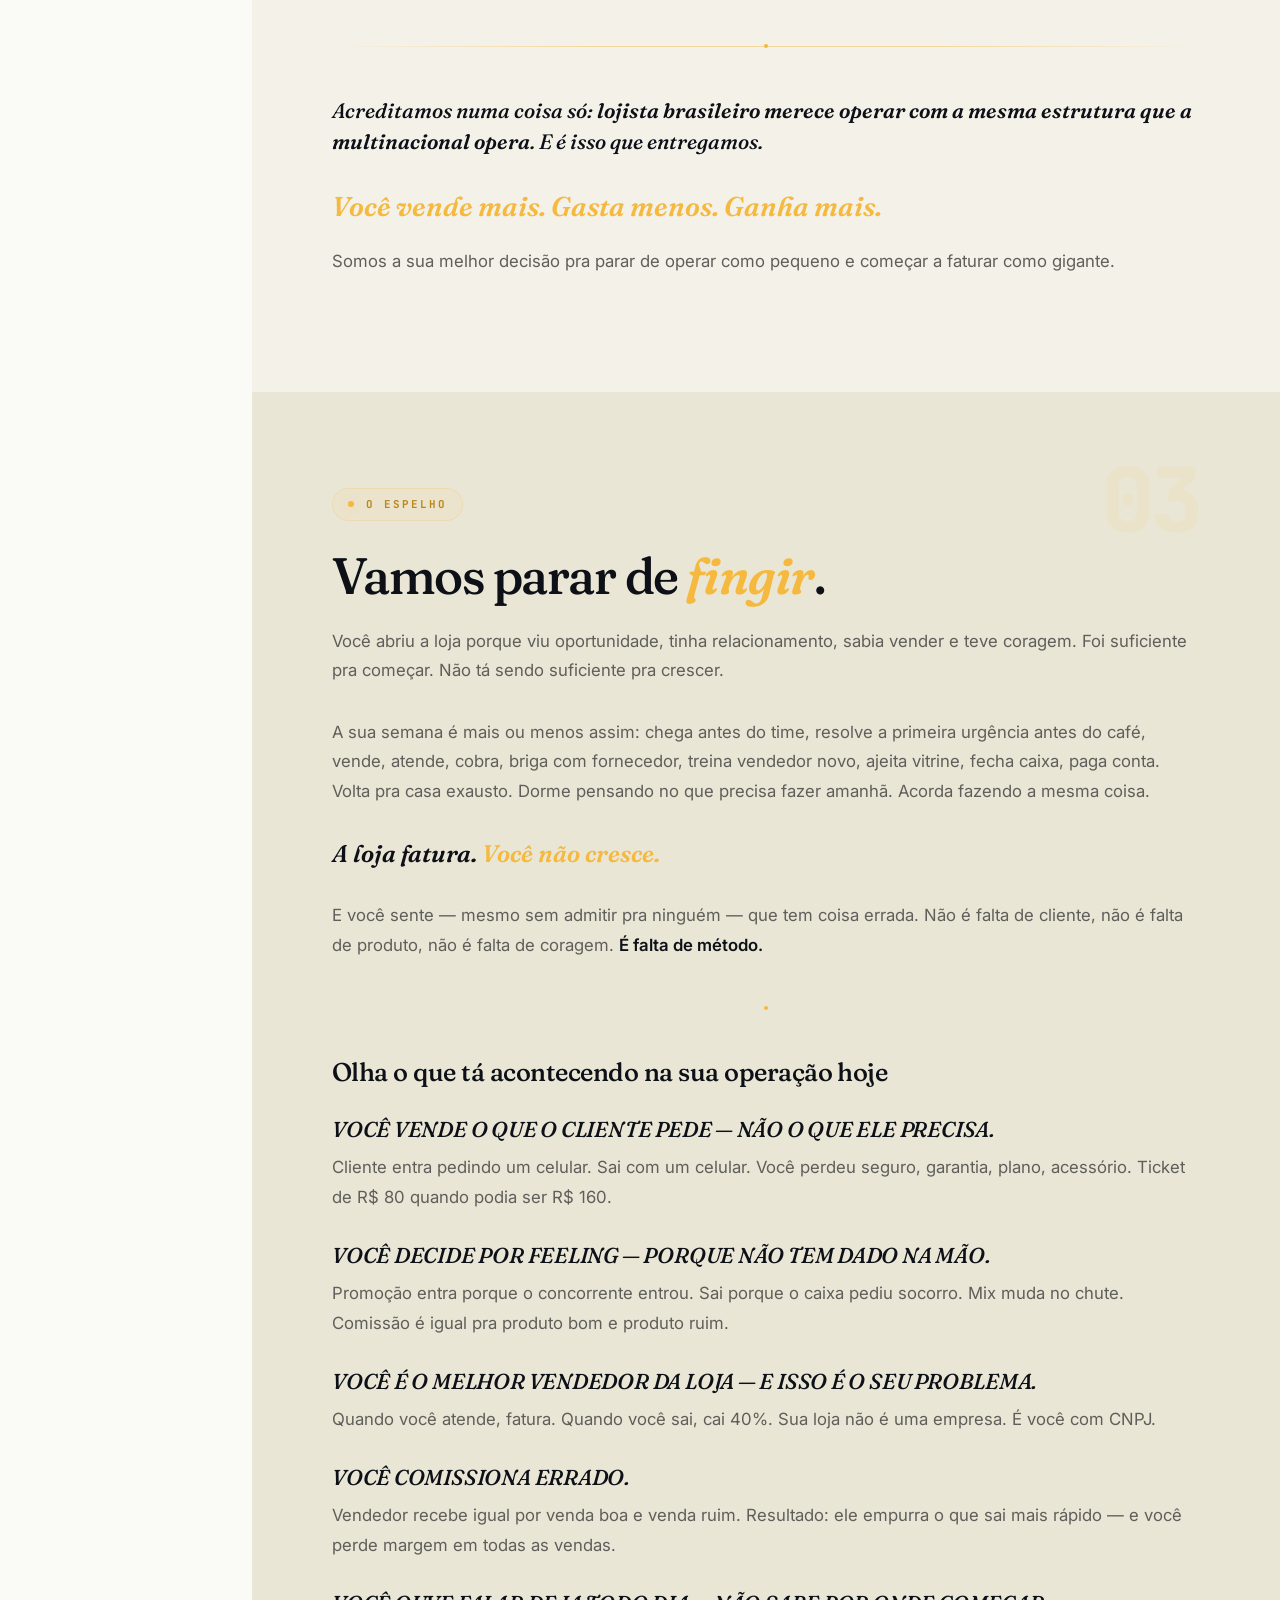
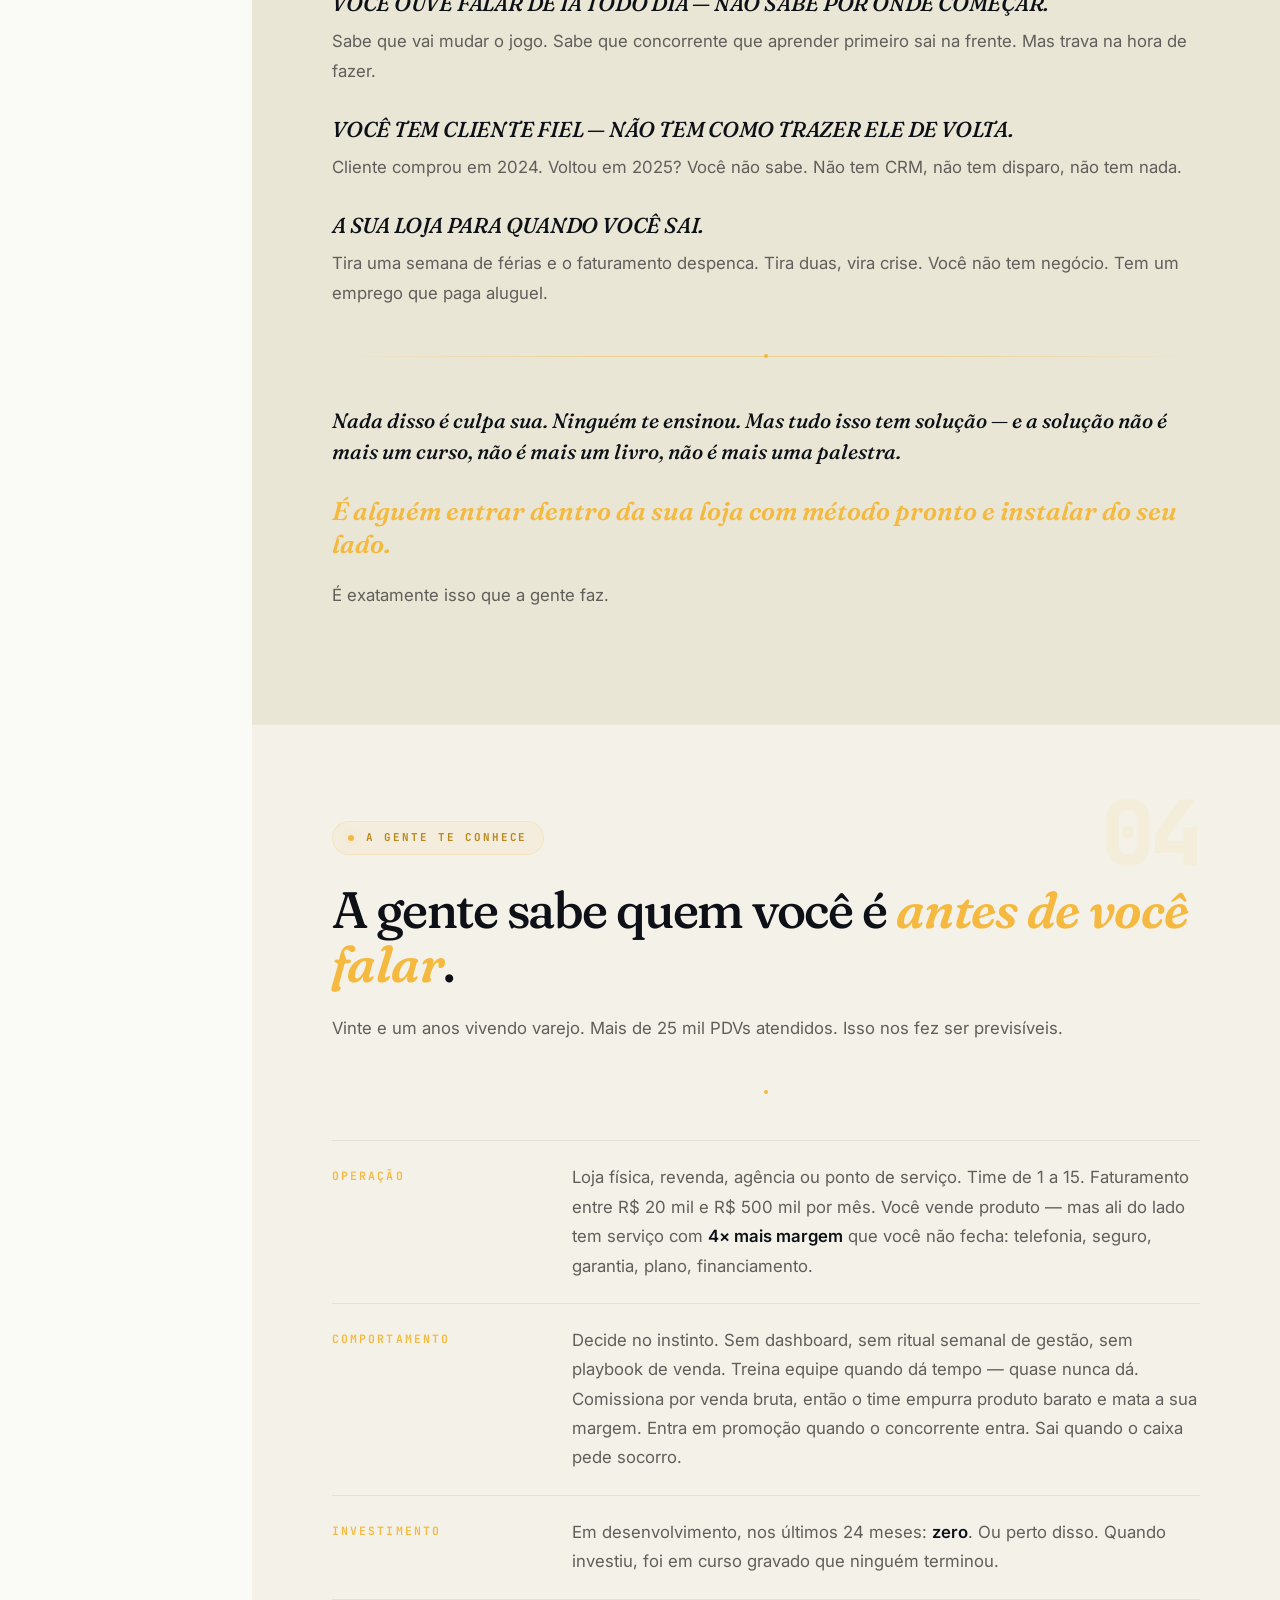
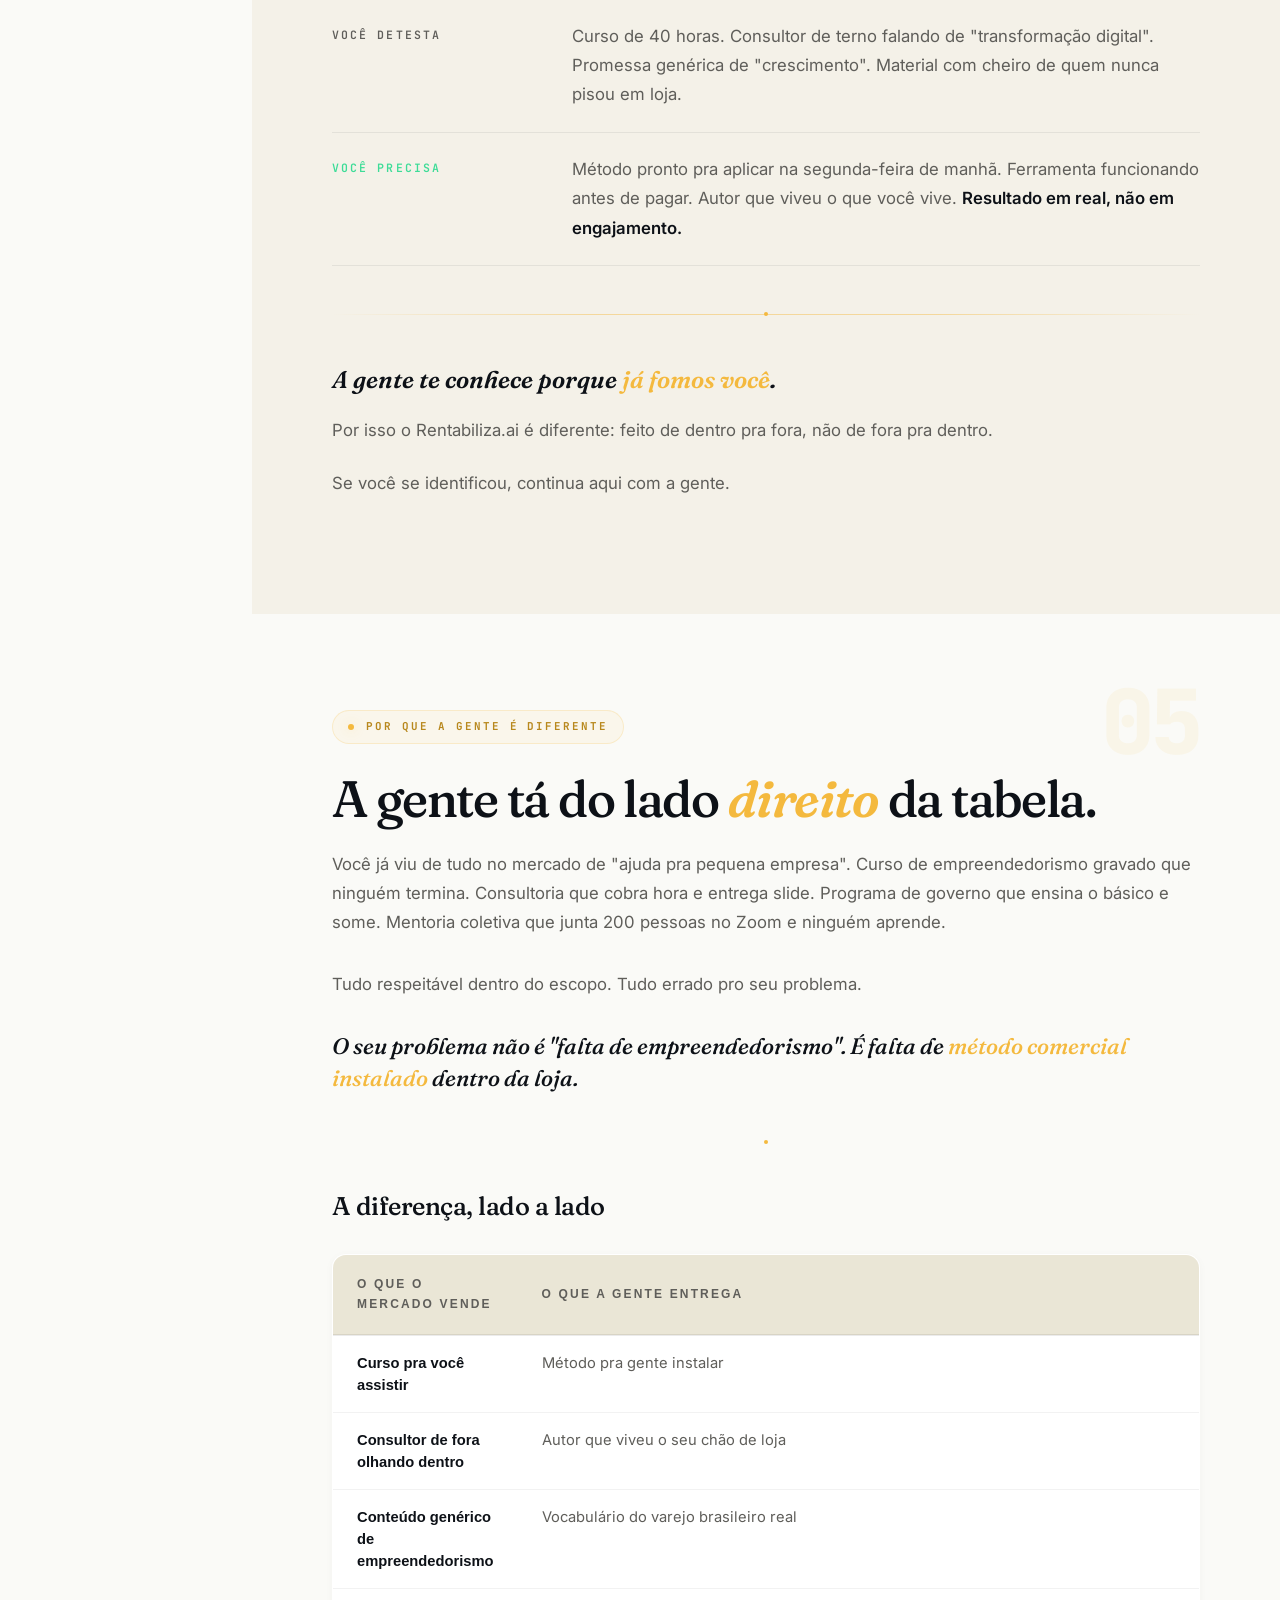
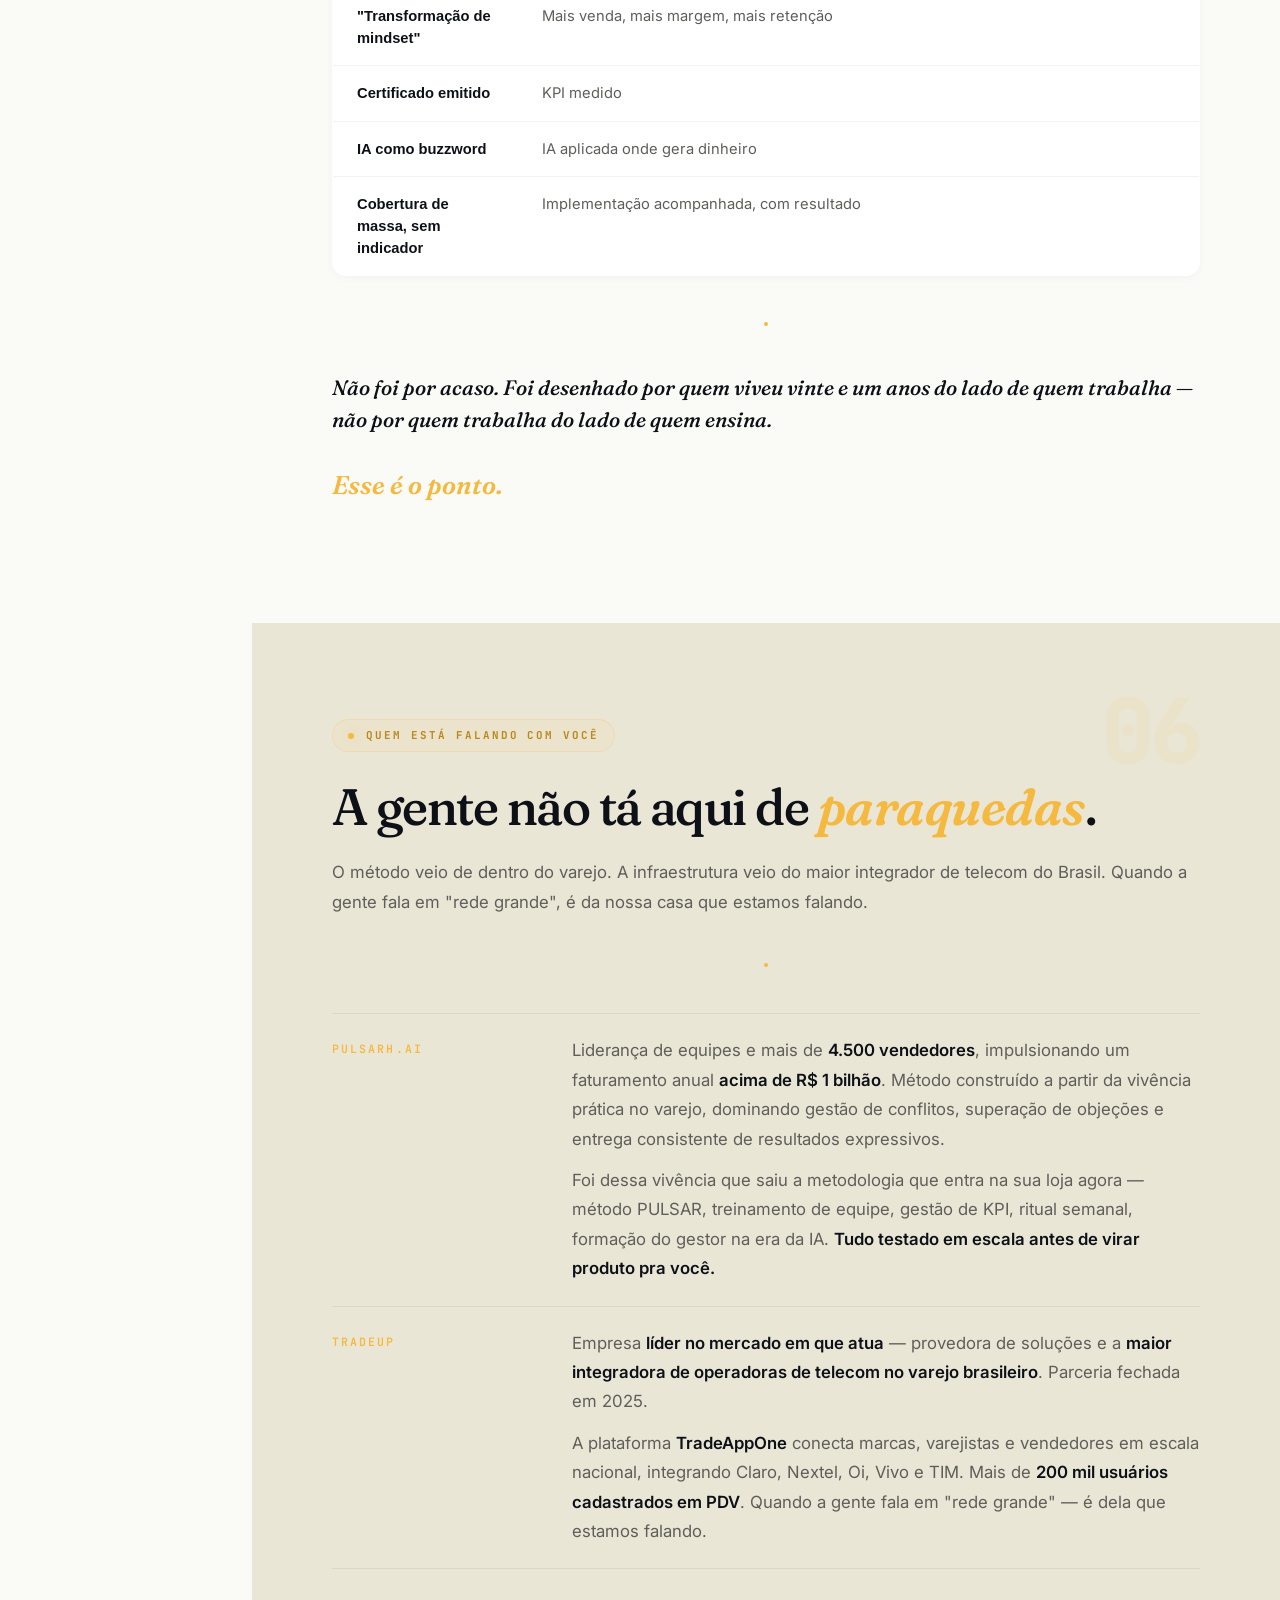
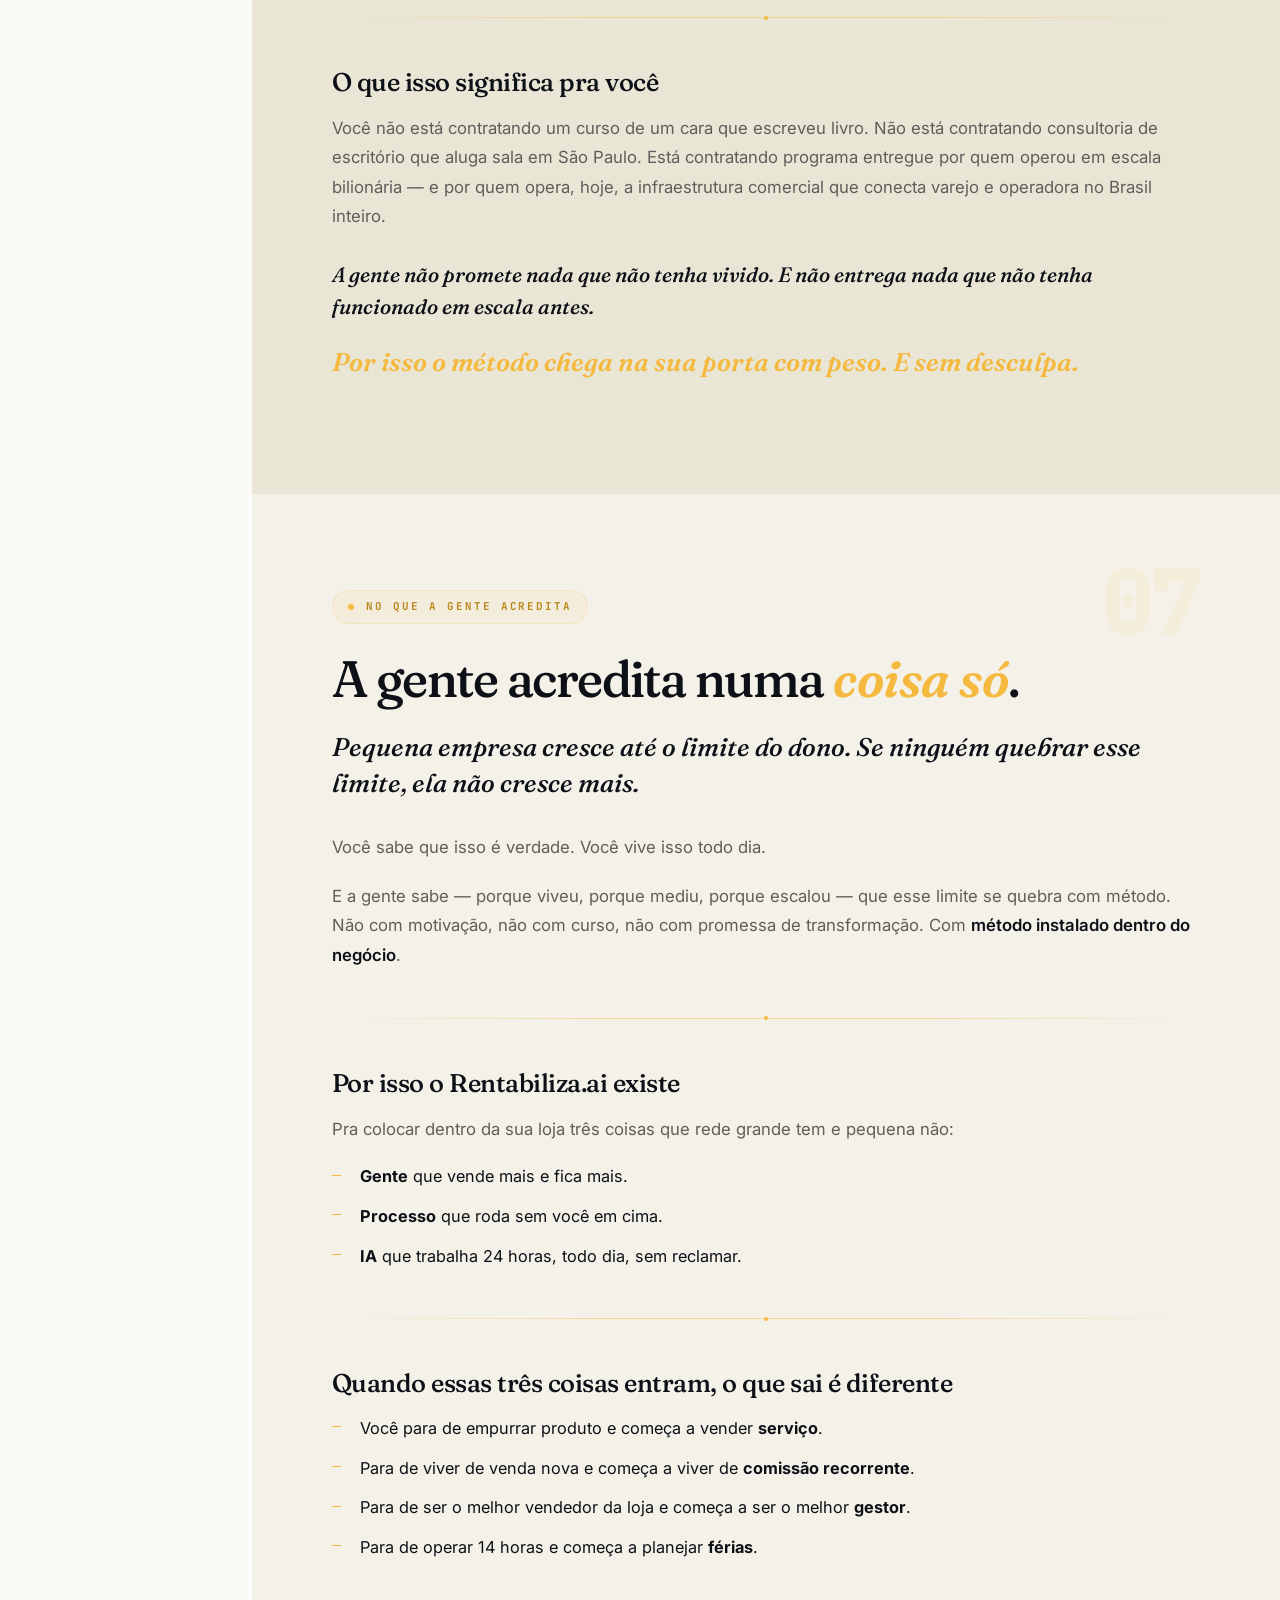
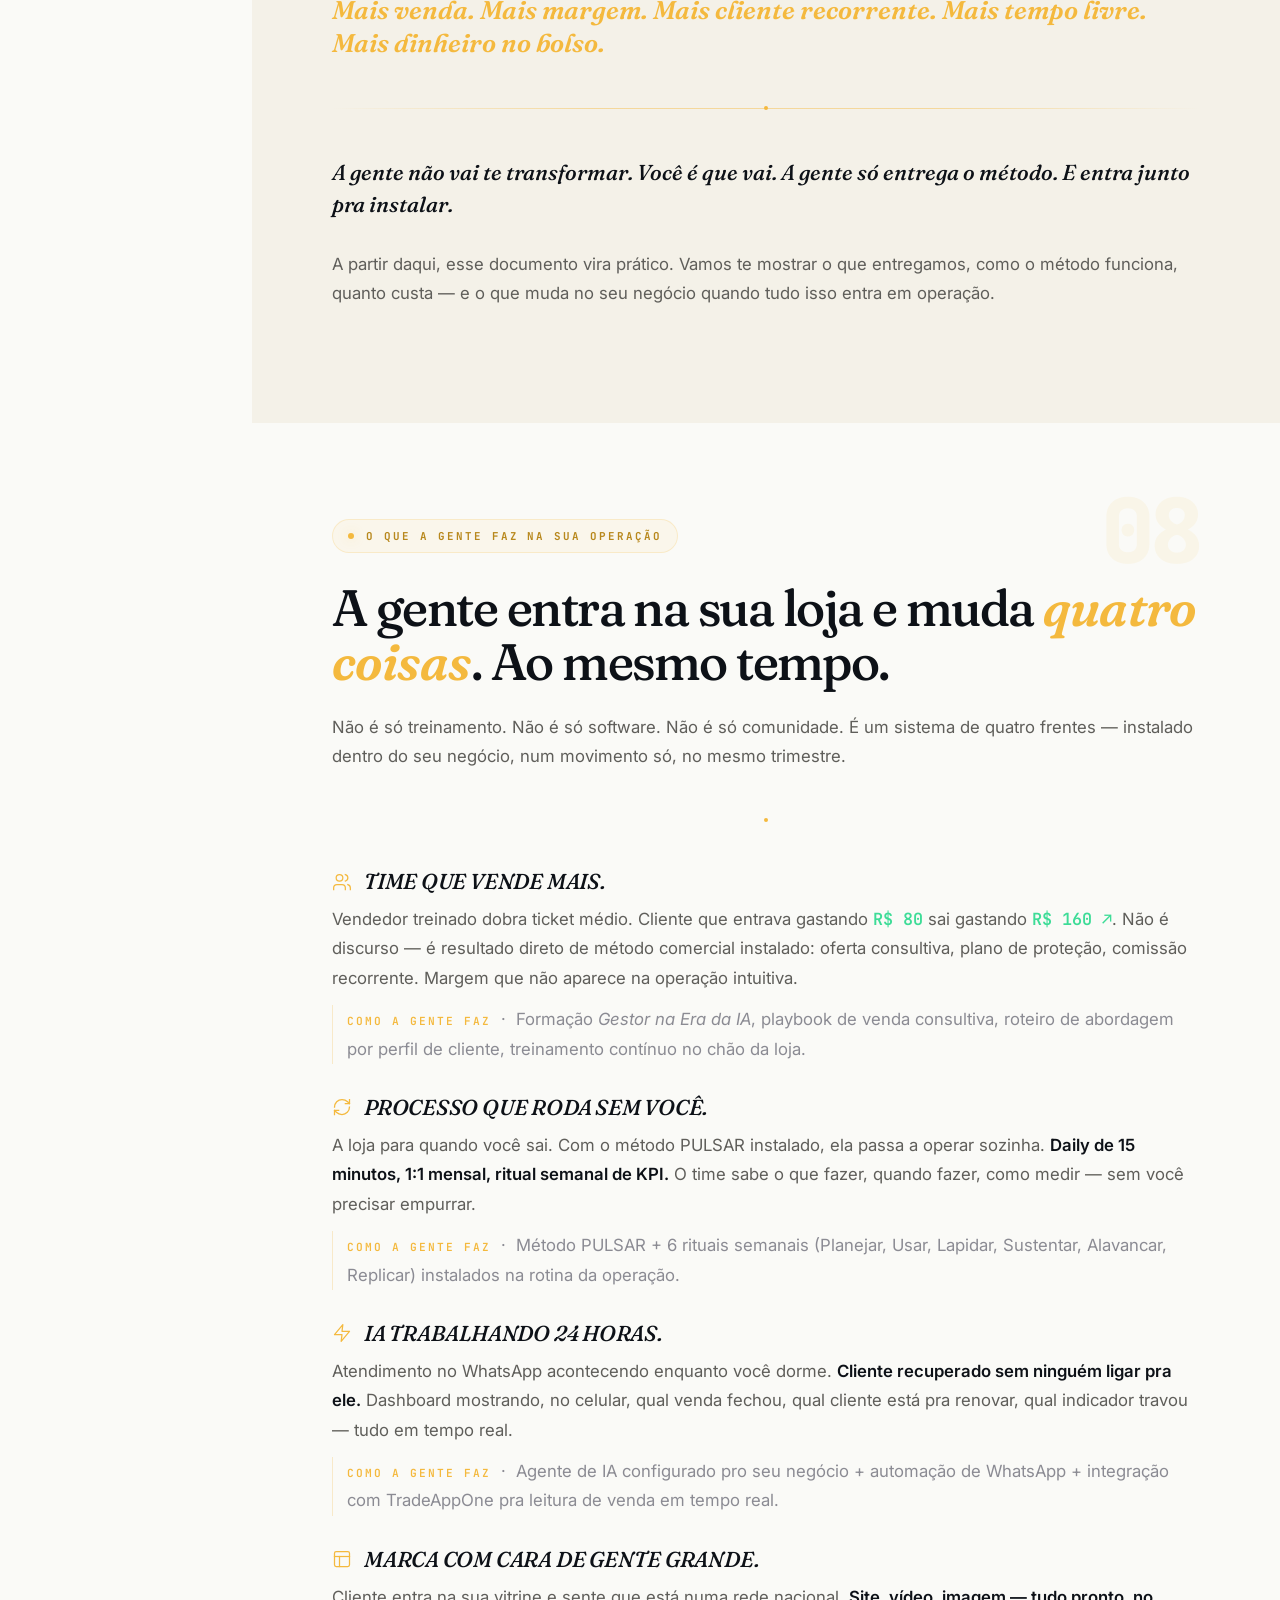
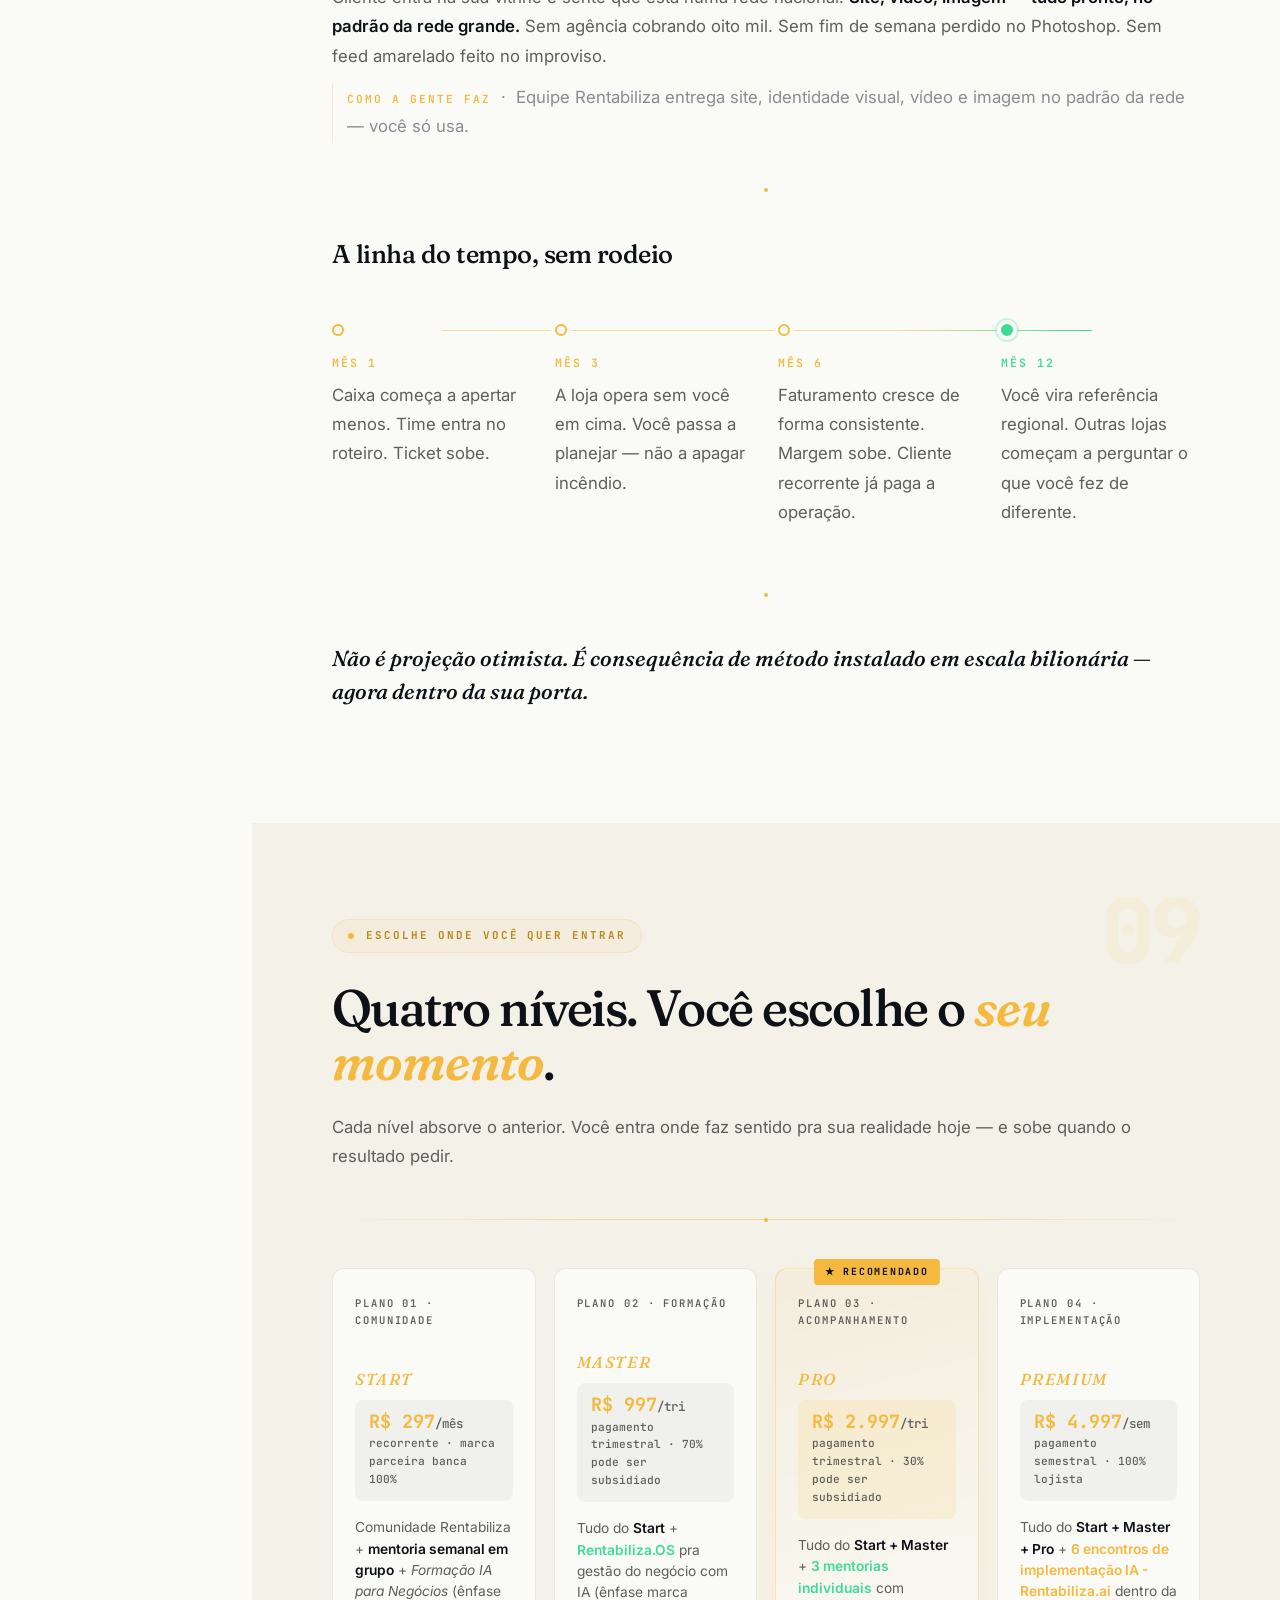
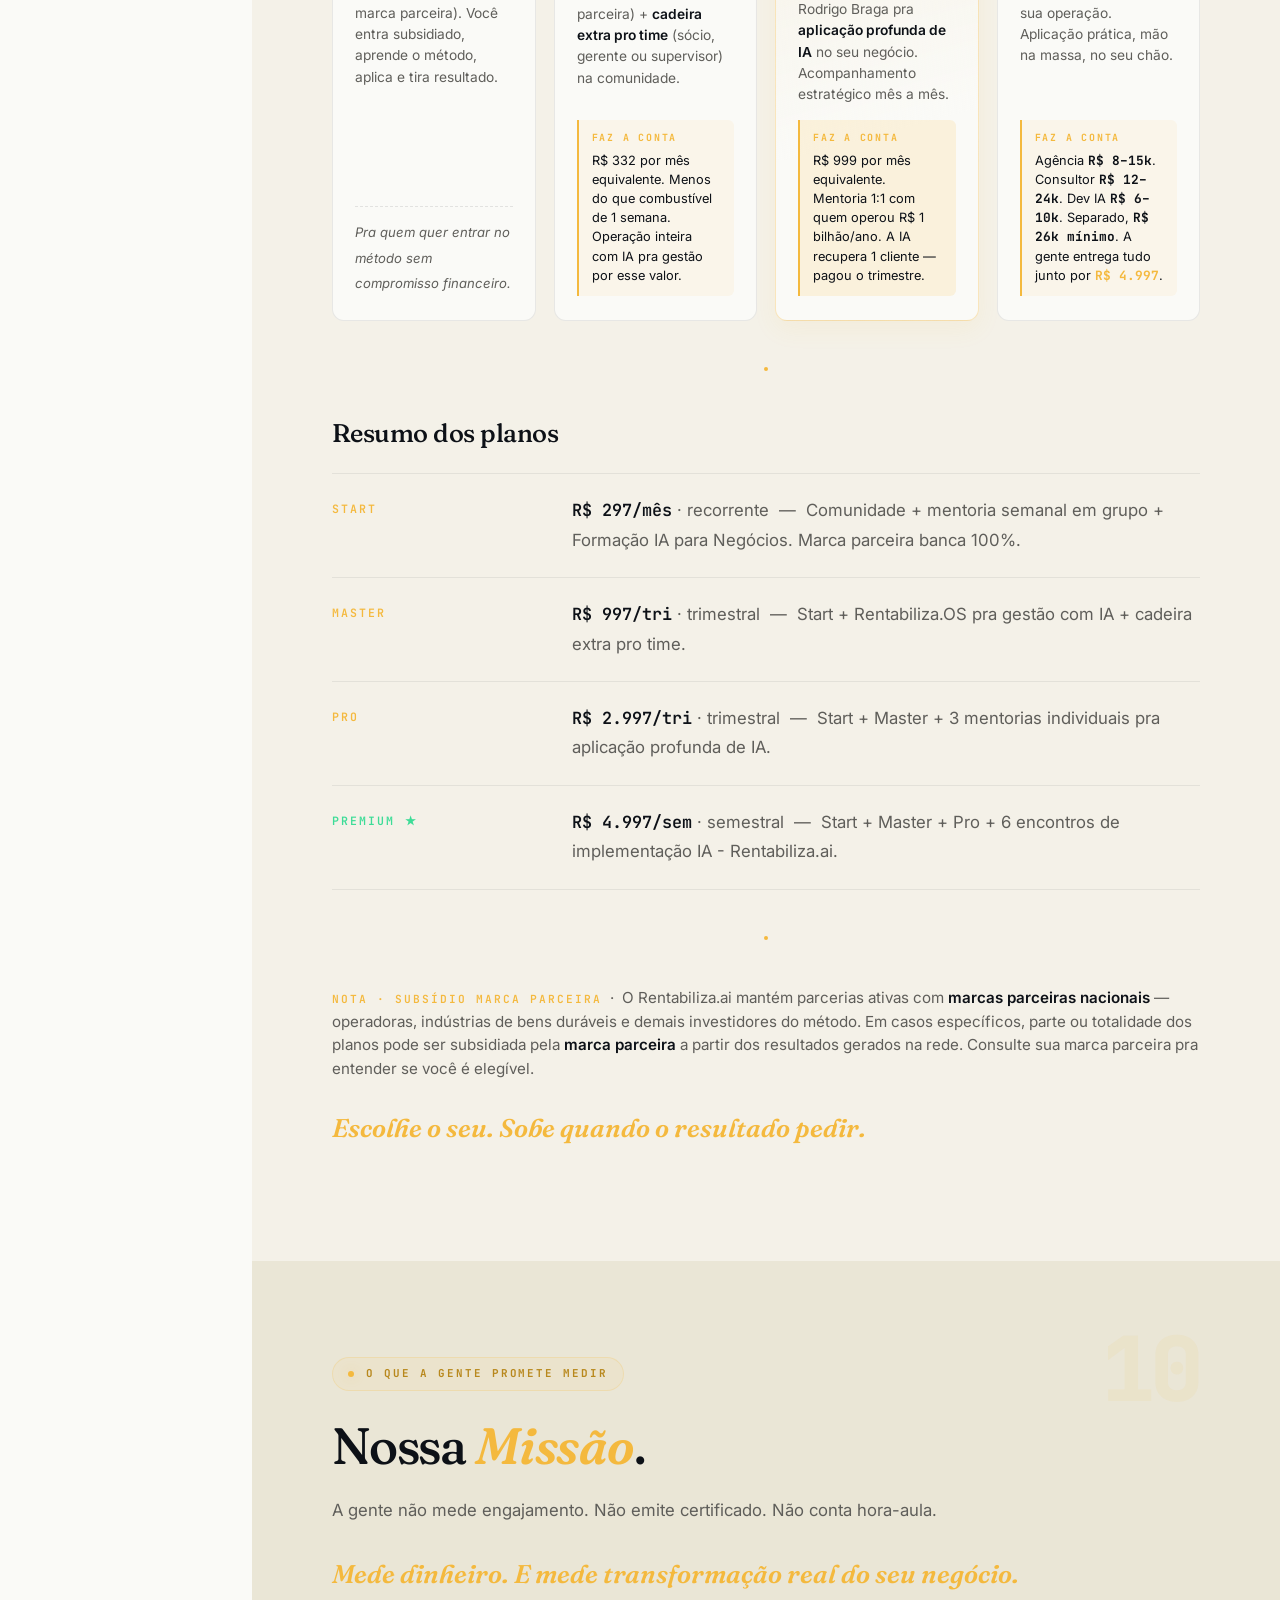
==== commit 831d92ec: "V10.14 — Novos entregáveis dos 4 planos + simulador refatorado do zero NOVOS ENTREGÁVEIS POR PLANO (" ====
--- a/doc.html
+++ b/doc.html
@@ -2245,15 +2245,15 @@
 
           <!-- 01 · START -->
           <article class="plan-card">
-            <div class="plan-tag">Plano 01 · Gratuito</div>
+            <div class="plan-tag">Plano 01 · Comunidade</div>
             <h4 class="plan-name">Start</h4>
             <div class="plan-price-block">
-              <span class="plan-price">R$ 0</span>
-              <span class="plan-price-sub">sem mínimo</span>
+              <span class="plan-price">R$ 297<span class="plan-price-unit">/mês</span></span>
+              <span class="plan-price-sub">recorrente · marca parceira banca 100%</span>
             </div>
-            <p class="plan-desc">Plataforma de Gestão na Era da IA + 1 aula ao vivo por semana sobre venda de serviço com IA + comunidade Rentabiliza com lojistas trocando estratégia em tempo real. Você entra de graça, aprende o método, aplica o que conseguir — e decide se quer subir.</p>
+            <p class="plan-desc">Comunidade Rentabiliza + <strong>mentoria semanal em grupo</strong> + <em>Formação IA para Negócios</em> (ênfase marca parceira). Você entra subsidiado, aprende o método, aplica e tira resultado.</p>
             <div class="plan-foot">
-              <span class="plan-cta-text">Pra quem quer entender o método sem compromisso.</span>
+              <span class="plan-cta-text">Pra quem quer entrar no método sem compromisso financeiro.</span>
             </div>
           </article>
 
@@ -2262,29 +2262,29 @@
             <div class="plan-tag">Plano 02 · Formação</div>
             <h4 class="plan-name">Master</h4>
             <div class="plan-price-block">
-              <span class="plan-price">R$ 297<span class="plan-price-unit">/mês</span></span>
-              <span class="plan-price-sub">mín. 3 meses · R$ 891 trim.</span>
+              <span class="plan-price">R$ 997<span class="plan-price-unit">/tri</span></span>
+              <span class="plan-price-sub">pagamento trimestral · 70% pode ser subsidiado</span>
             </div>
-            <p class="plan-desc">Tudo do <strong>Start</strong> + formação completa <em>Gestor na Era da IA</em> + <strong>3 mentorias personalizadas com Rodrigo Braga</strong> ao longo do trimestre. Pra quem decidiu sair do improviso e quer método pronto pra implementar.</p>
+            <p class="plan-desc">Tudo do <strong>Start</strong> + <strong style="color: var(--r-mint);">Rentabiliza.OS</strong> pra gestão do negócio com IA (ênfase marca parceira) + <strong>cadeira extra pro time</strong> (sócio, gerente ou supervisor) na comunidade.</p>
             <div class="plan-faz-conta">
               <span class="plan-faz-label">Faz a conta</span>
-              <span>R$ 297 por mês é menos do que uma única jantada de fim de semana. Pra três meses de método aplicado direto na sua loja.</span>
+              <span>R$ 332 por mês equivalente. Menos do que combustível de 1 semana. Operação inteira com IA pra gestão por esse valor.</span>
             </div>
           </article>
 
-          <!-- 03 · inPULSO.pro (RECOMENDADO) -->
+          <!-- 03 · PRO (RECOMENDADO) -->
           <article class="plan-card plan-card-featured">
             <span class="plan-badge">★ Recomendado</span>
             <div class="plan-tag">Plano 03 · Acompanhamento</div>
-            <h4 class="plan-name">inPULSO<span class="plan-name-suffix">.pro</span></h4>
+            <h4 class="plan-name">Pro</h4>
             <div class="plan-price-block">
-              <span class="plan-price">R$ 497<span class="plan-price-unit">/mês</span></span>
-              <span class="plan-price-sub">mín. 6 meses · R$ 2.982 sem.</span>
+              <span class="plan-price">R$ 2.997<span class="plan-price-unit">/tri</span></span>
+              <span class="plan-price-sub">pagamento trimestral · 30% pode ser subsidiado</span>
             </div>
-            <p class="plan-desc">Tudo do <strong>Start + Master</strong> + <strong style="color: var(--r-mint);">agente de IA configurado</strong> pra gestão do seu negócio + <strong>6 mentorias com Rodrigo no semestre</strong>, com 1 cadeira extra (sócio, gerente ou supervisor) na comunidade.</p>
+            <p class="plan-desc">Tudo do <strong>Start + Master</strong> + <strong style="color: var(--r-mint);">3 mentorias individuais</strong> com Rodrigo Braga pra <strong>aplicação profunda de IA</strong> no seu negócio. Acompanhamento estratégico mês a mês.</p>
             <div class="plan-faz-conta">
               <span class="plan-faz-label">Faz a conta</span>
-              <span>R$ 497 por mês é uma corrida de aplicativo no fim do mês. Pra ter Rodrigo perto, IA rodando 24h e mais um cabeça da operação alinhado com o método.</span>
+              <span>R$ 999 por mês equivalente. Mentoria 1:1 com quem operou R$ 1 bilhão/ano. A IA recupera 1 cliente — pagou o trimestre.</span>
             </div>
           </article>
 
@@ -2293,10 +2293,10 @@
             <div class="plan-tag">Plano 04 · Implementação</div>
             <h4 class="plan-name">Premium</h4>
             <div class="plan-price-block">
-              <span class="plan-price">R$ 4.997</span>
-              <span class="plan-price-sub">único · 6 meses + vitalício</span>
+              <span class="plan-price">R$ 4.997<span class="plan-price-unit">/sem</span></span>
+              <span class="plan-price-sub">pagamento semestral · 100% lojista</span>
             </div>
-            <p class="plan-desc">Tudo do <strong>Start + Master + Pro</strong> + <strong style="color: var(--claro-red);">implementação completa dentro da sua loja</strong> · site, identidade visual, vídeos, ERP, agentes de IA prontos. <strong>Selo Embaixador da Marca</strong> com benefício vitalício e ganho por indicação.</p>
+            <p class="plan-desc">Tudo do <strong>Start + Master + Pro</strong> + <strong style="color: var(--claro-red);">6 encontros de implementação IA - Rentabiliza.ai</strong> dentro da sua operação. Aplicação prática, mão na massa, no seu chão.</p>
             <div class="plan-faz-conta">
               <span class="plan-faz-label">Faz a conta</span>
               <span>Agência <strong style="font-family: 'JetBrains Mono', monospace;">R$ 8–15k</strong>. Consultor <strong style="font-family: 'JetBrains Mono', monospace;">R$ 12–24k</strong>. Dev IA <strong style="font-family: 'JetBrains Mono', monospace;">R$ 6–10k</strong>. Separado, <strong style="font-family: 'JetBrains Mono', monospace;">R$ 26k mínimo</strong>. A gente entrega tudo junto por <strong style="font-family: 'JetBrains Mono', monospace; color: var(--claro-red);">R$ 4.997</strong>.</span>
@@ -2311,19 +2311,19 @@
         <div class="spec-sheet">
           <div class="spec-row">
             <div class="spec-label">Start</div>
-            <div><p class="t-body spec-body"><strong style="font-family: 'JetBrains Mono', monospace;">R$ 0</strong> · sem mínimo &nbsp;—&nbsp; pra quem quer entender o método sem compromisso.</p></div>
+            <div><p class="t-body spec-body"><strong style="font-family: 'JetBrains Mono', monospace;">R$ 297/mês</strong> · recorrente &nbsp;—&nbsp; Comunidade + mentoria semanal em grupo + Formação IA para Negócios. Marca parceira banca 100%.</p></div>
           </div>
           <div class="spec-row">
             <div class="spec-label">Master</div>
-            <div><p class="t-body spec-body"><strong style="font-family: 'JetBrains Mono', monospace;">R$ 297/mês</strong> · 3 meses &nbsp;—&nbsp; pra quem quer formação + mentoria com Rodrigo.</p></div>
+            <div><p class="t-body spec-body"><strong style="font-family: 'JetBrains Mono', monospace;">R$ 997/tri</strong> · trimestral &nbsp;—&nbsp; Start + Rentabiliza.OS pra gestão com IA + cadeira extra pro time.</p></div>
           </div>
           <div class="spec-row">
-            <div class="spec-label">inPULSO.pro</div>
-            <div><p class="t-body spec-body"><strong style="font-family: 'JetBrains Mono', monospace;">R$ 497/mês</strong> · 6 meses &nbsp;—&nbsp; pra quem quer IA configurada, Rodrigo perto e cadeira extra.</p></div>
+            <div class="spec-label">Pro</div>
+            <div><p class="t-body spec-body"><strong style="font-family: 'JetBrains Mono', monospace;">R$ 2.997/tri</strong> · trimestral &nbsp;—&nbsp; Start + Master + 3 mentorias individuais pra aplicação profunda de IA.</p></div>
           </div>
           <div class="spec-row">
             <div class="spec-label spec-label-mint">Premium ★</div>
-            <div><p class="t-body spec-body"><strong style="font-family: 'JetBrains Mono', monospace;">R$ 4.997</strong> · valor único &nbsp;—&nbsp; pra quem quer a equipe Rentabiliza dentro da operação e quer virar referência regional.</p></div>
+            <div><p class="t-body spec-body"><strong style="font-family: 'JetBrains Mono', monospace;">R$ 4.997/sem</strong> · semestral &nbsp;—&nbsp; Start + Master + Pro + 6 encontros de implementação IA - Rentabiliza.ai.</p></div>
           </div>
         </div>
 
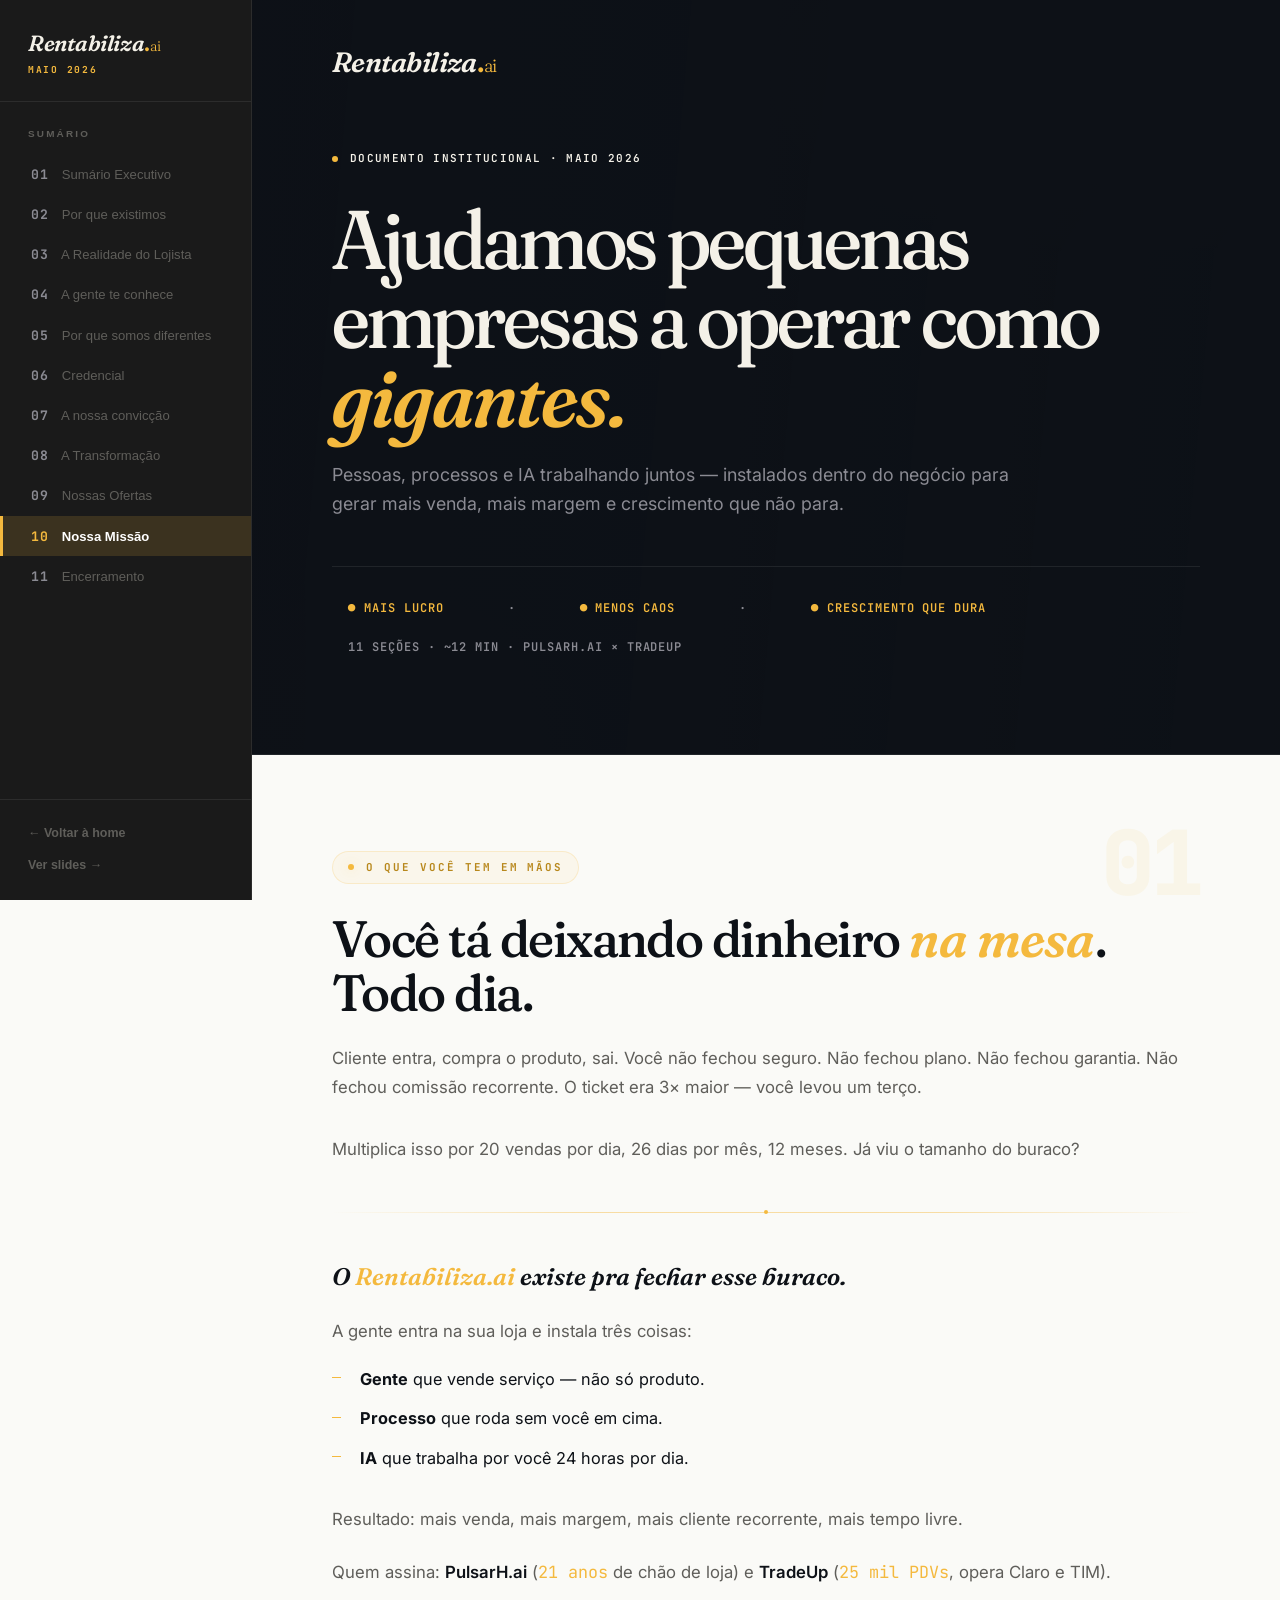
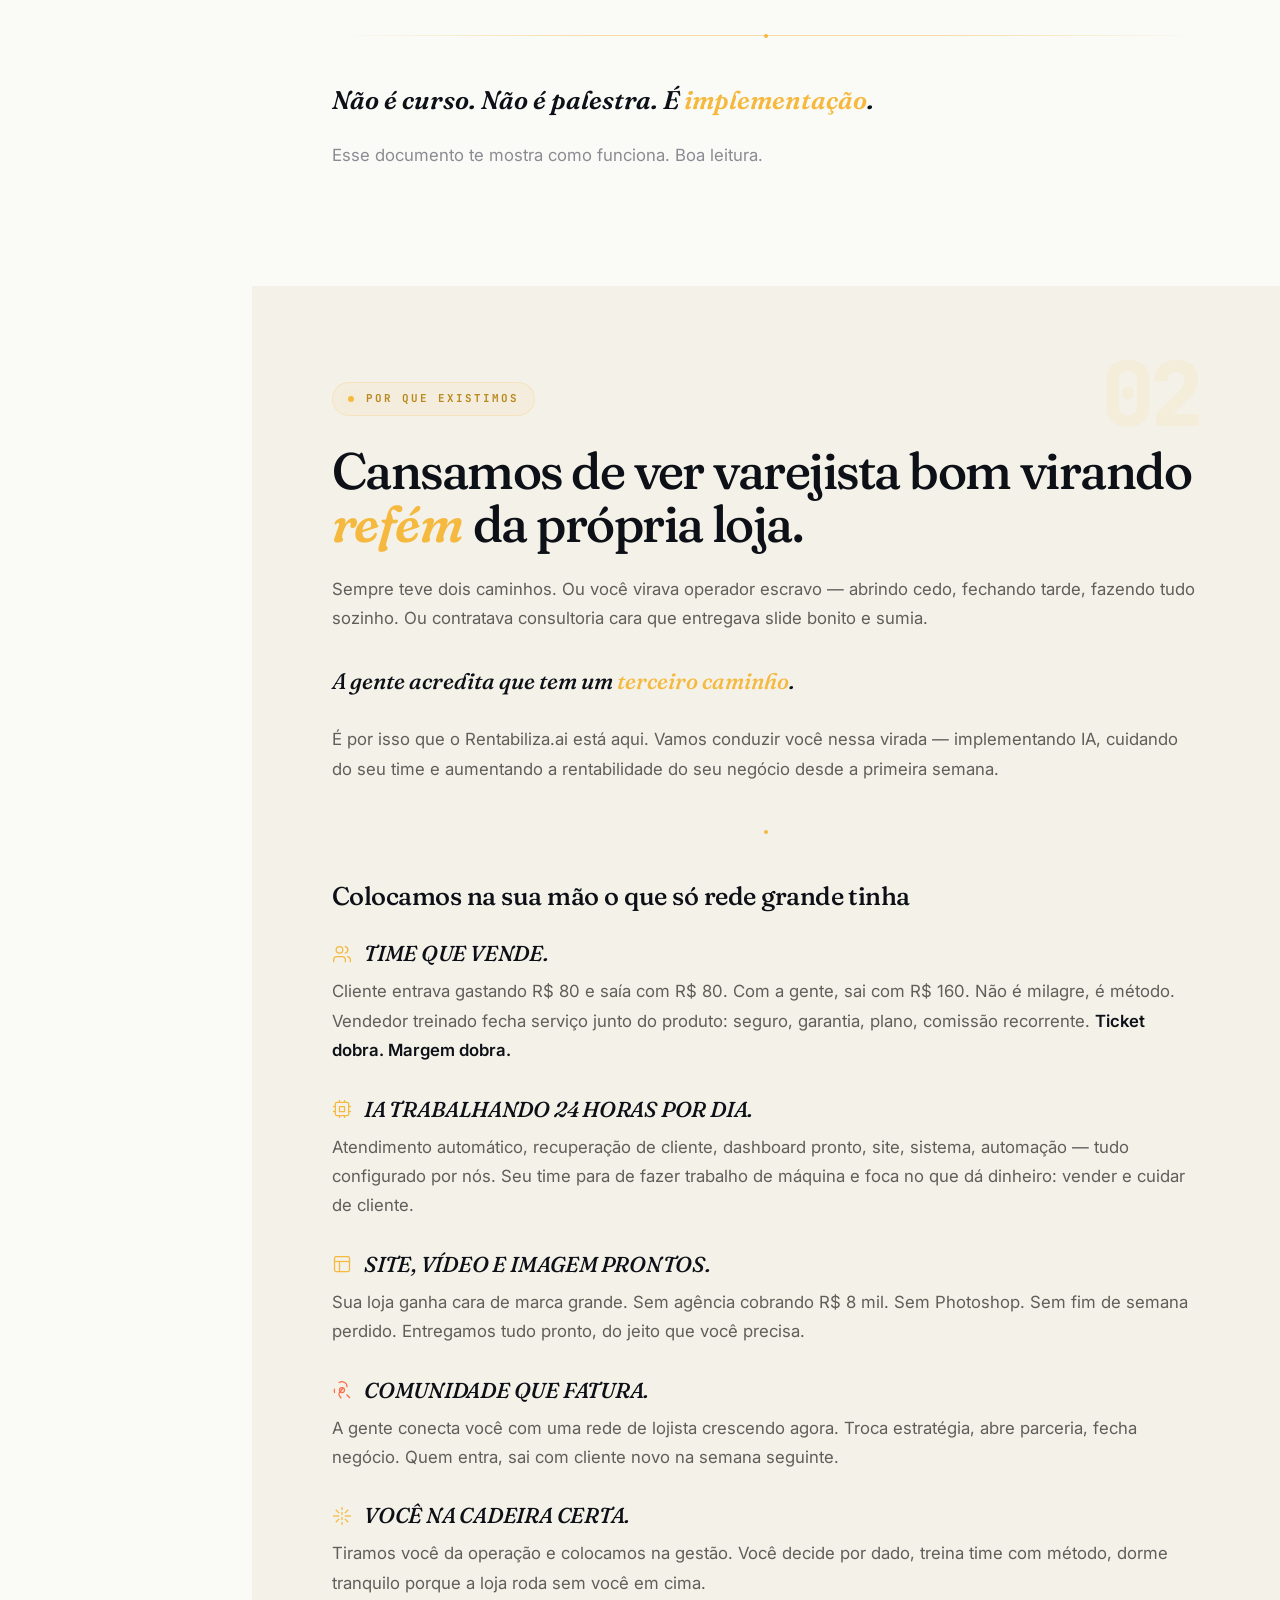
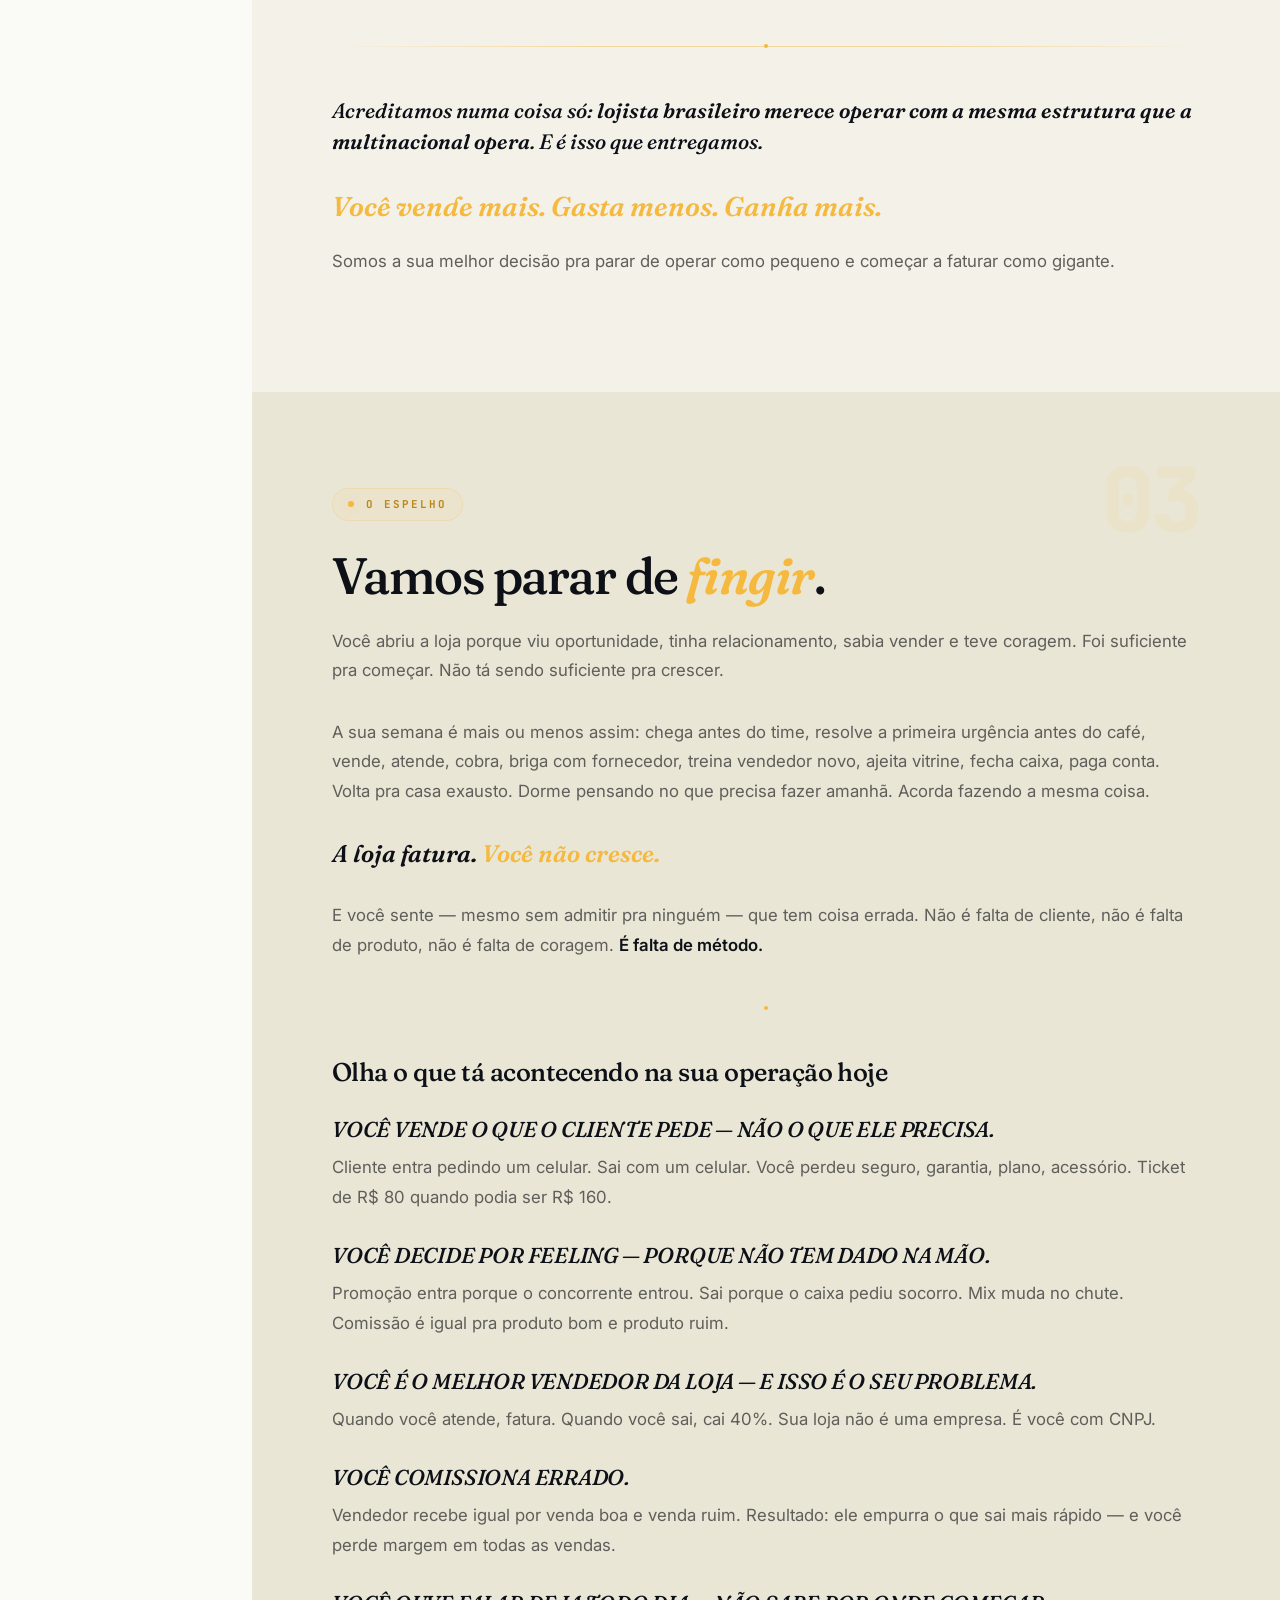
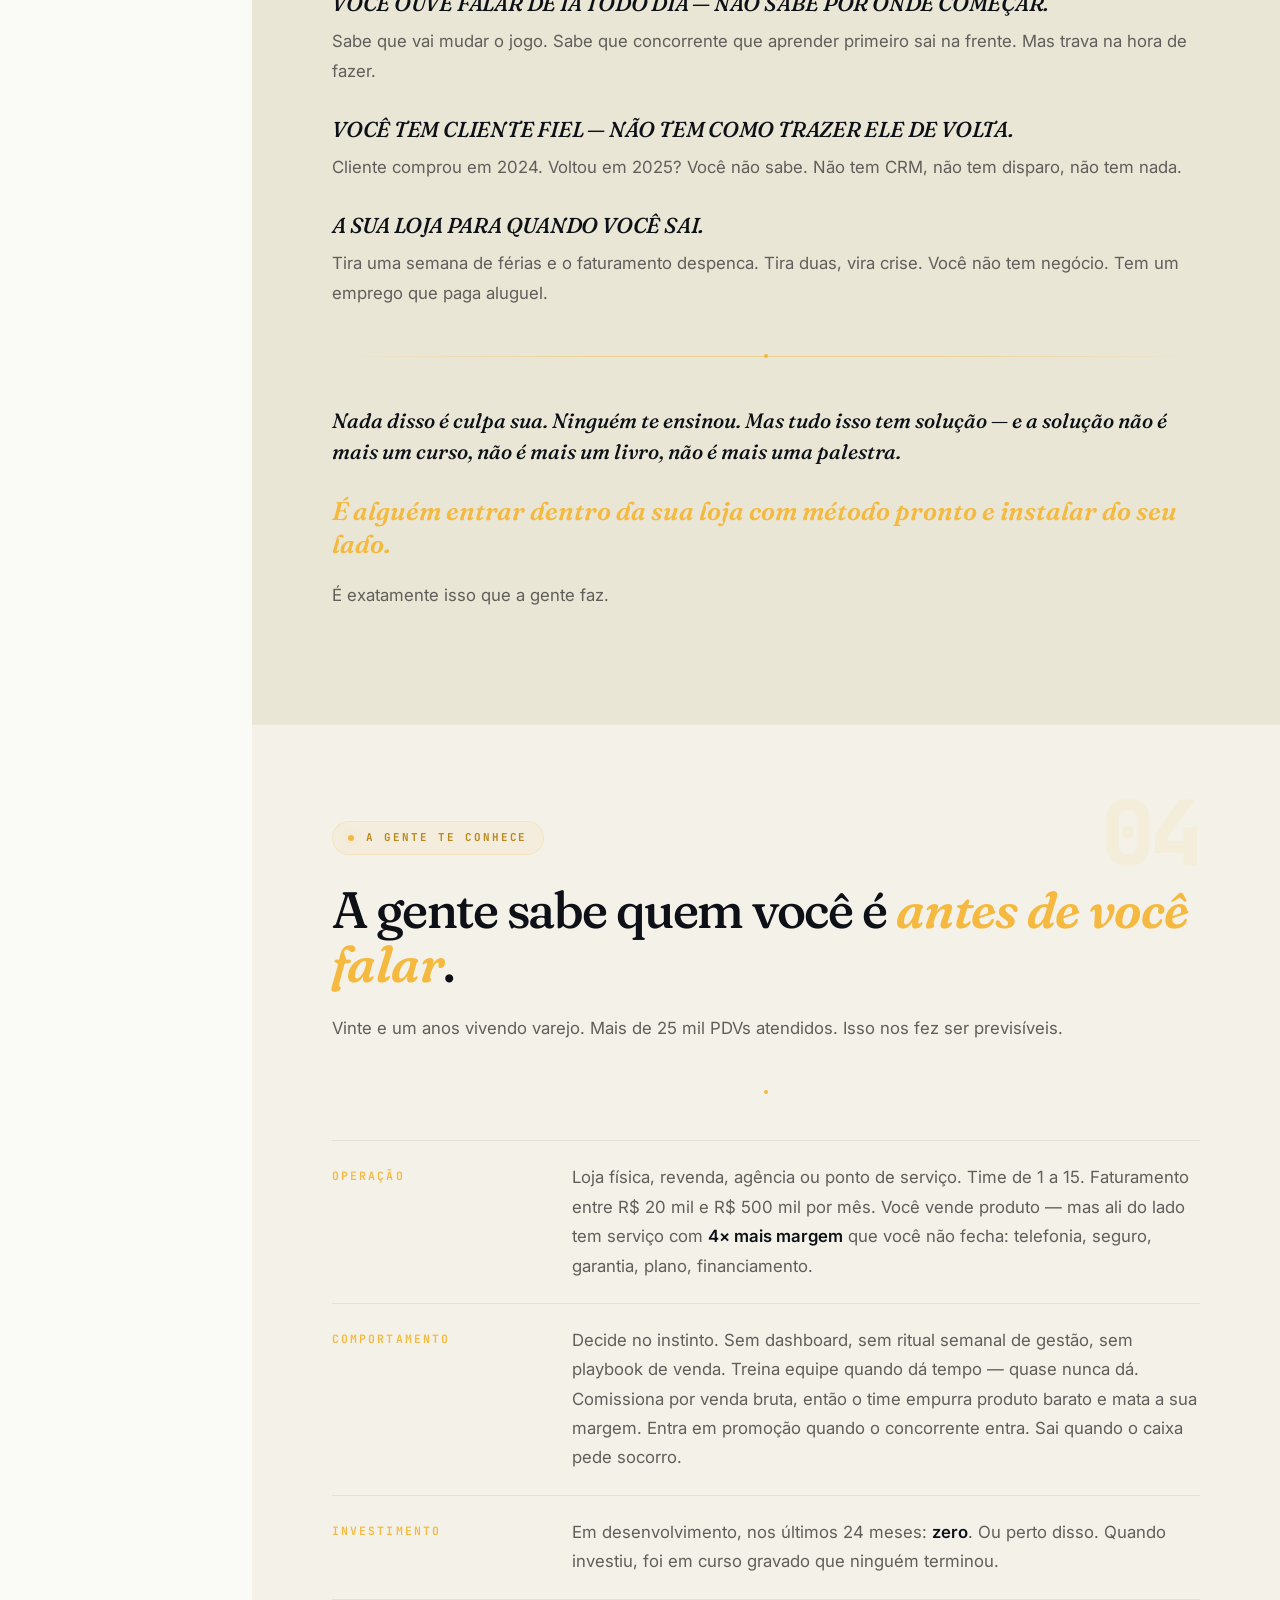
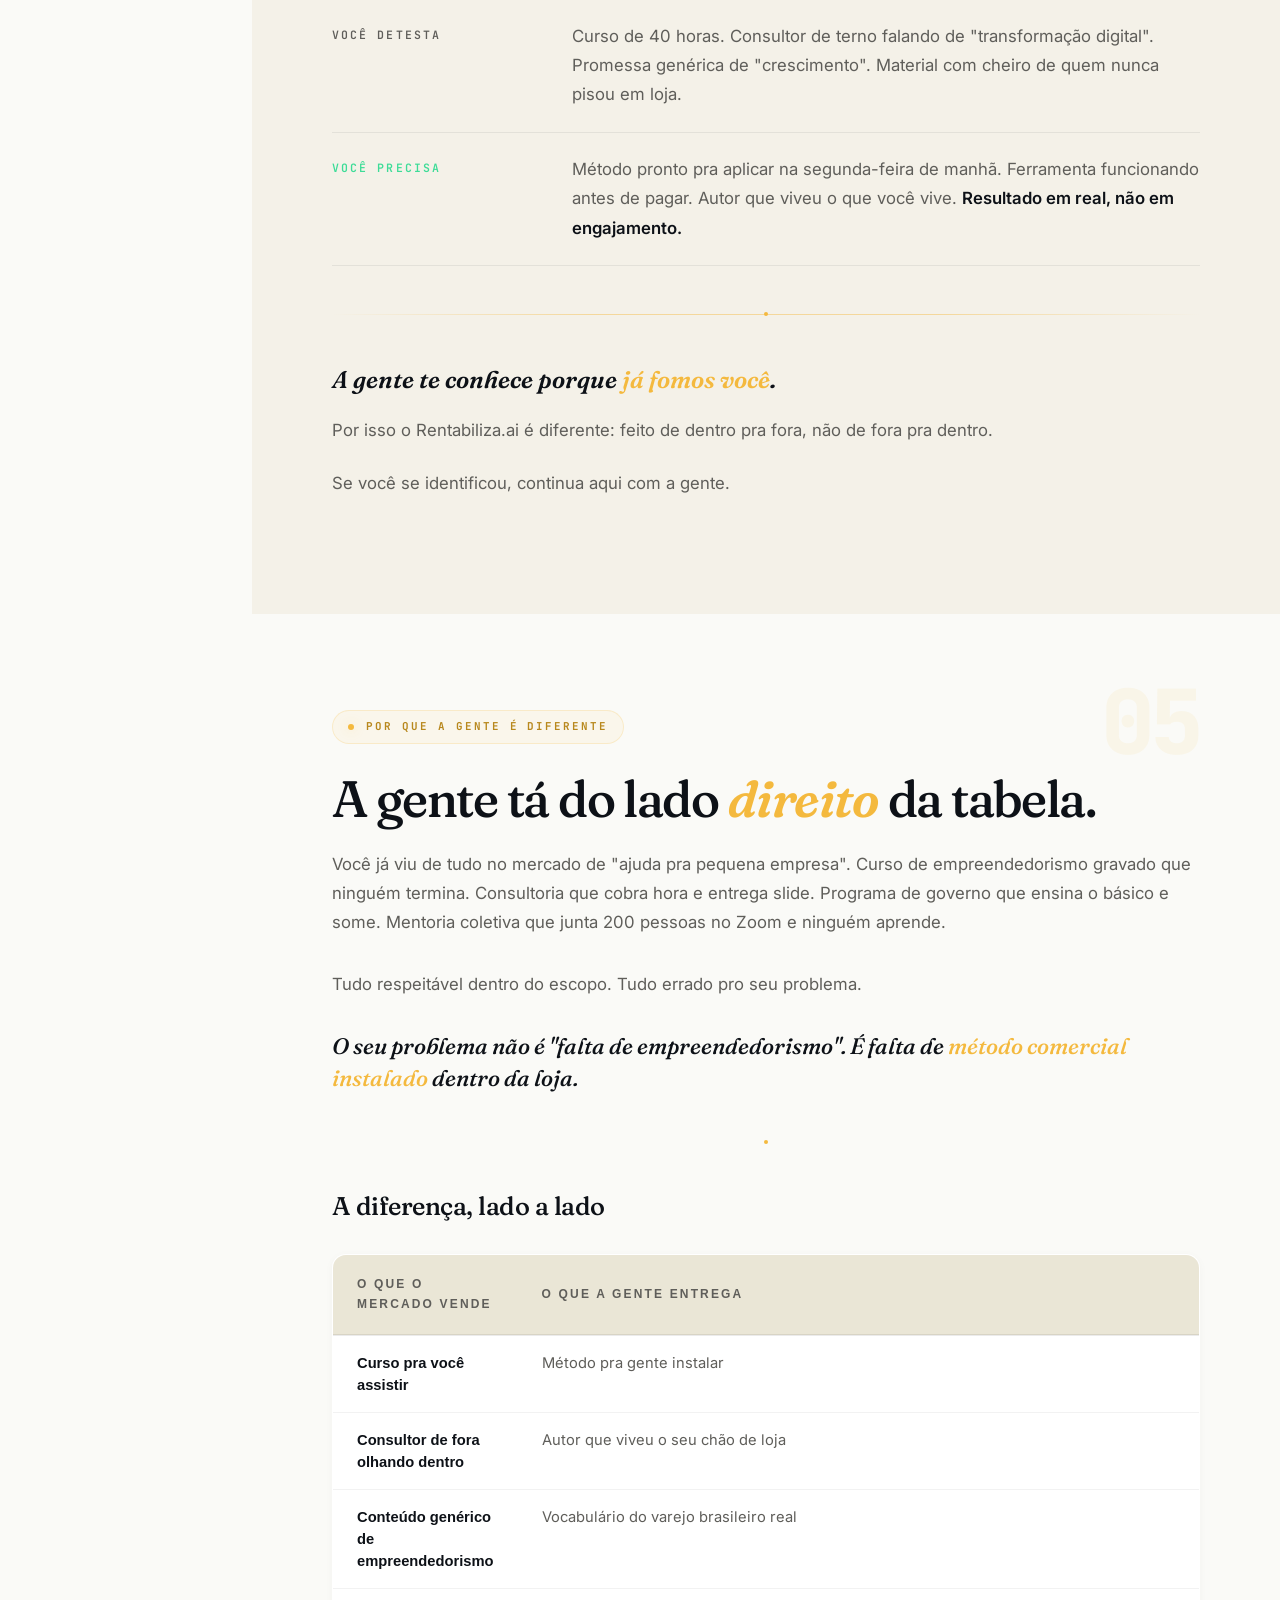
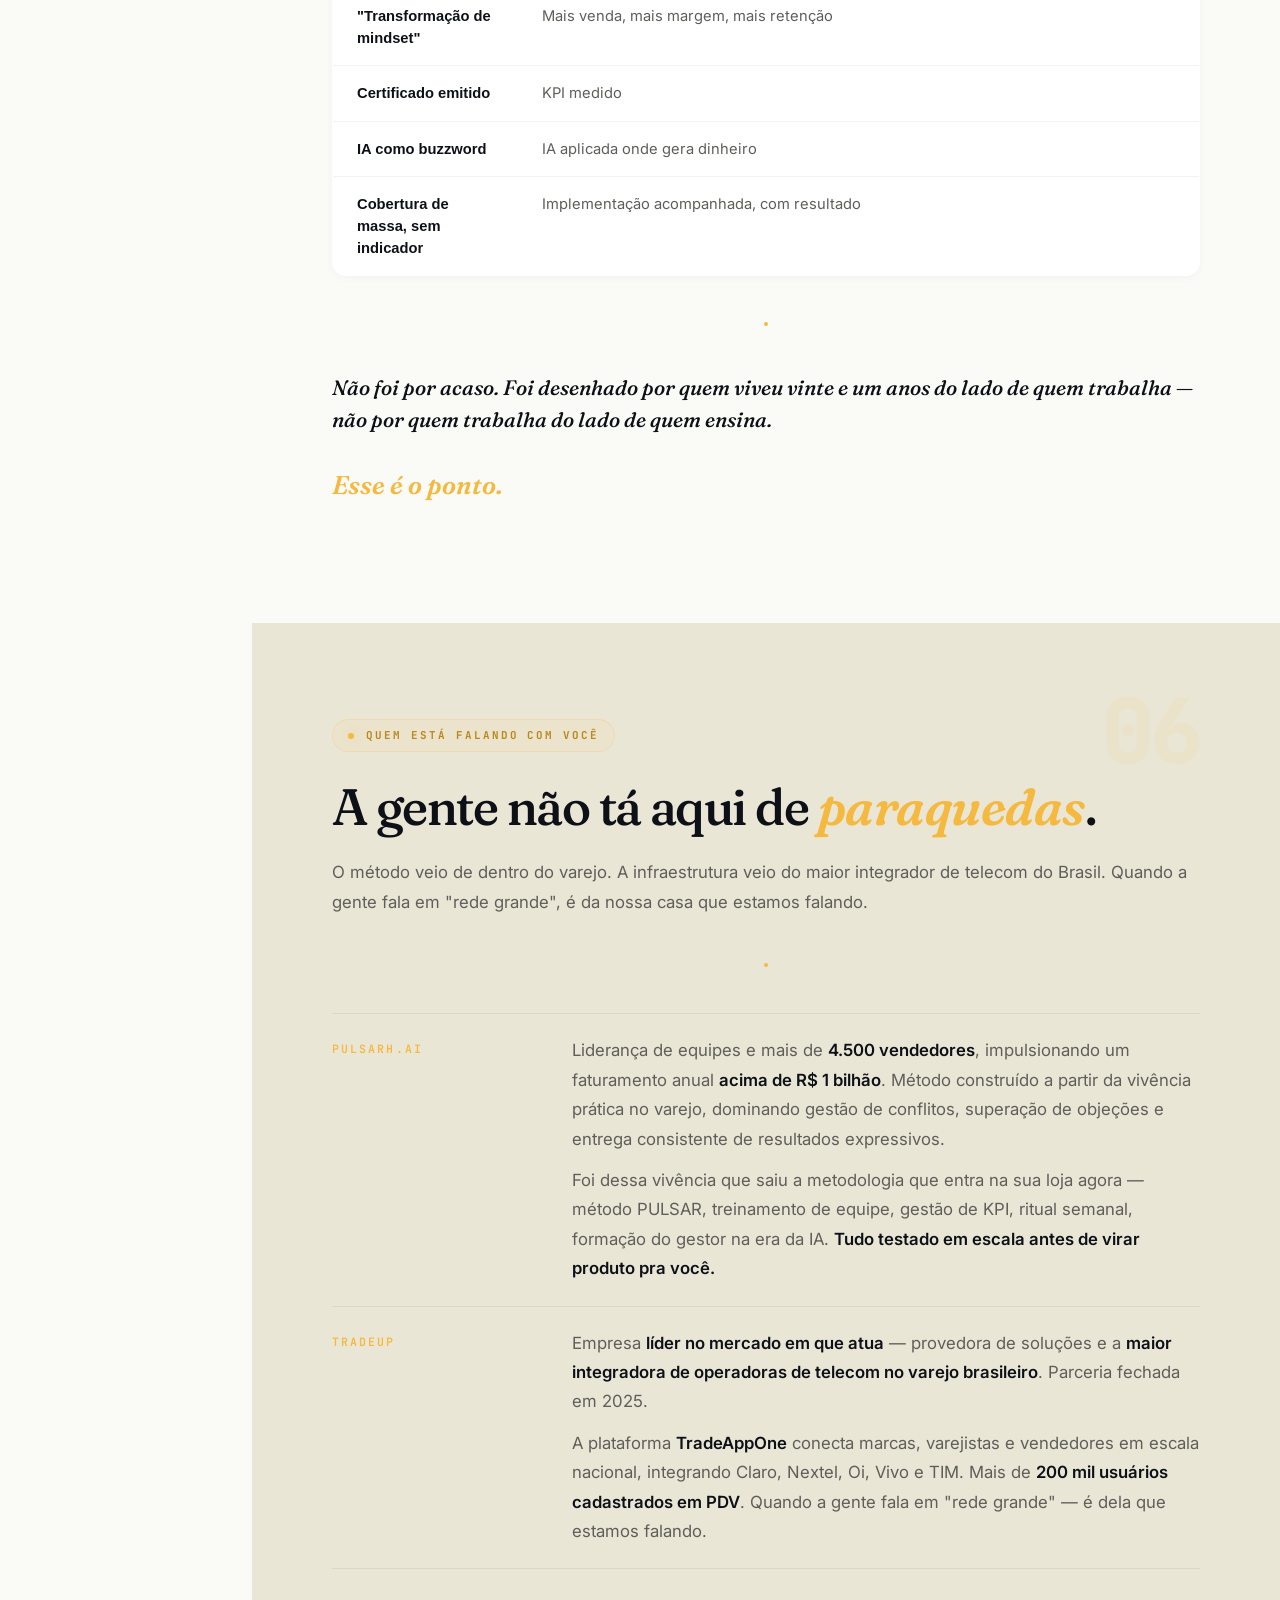
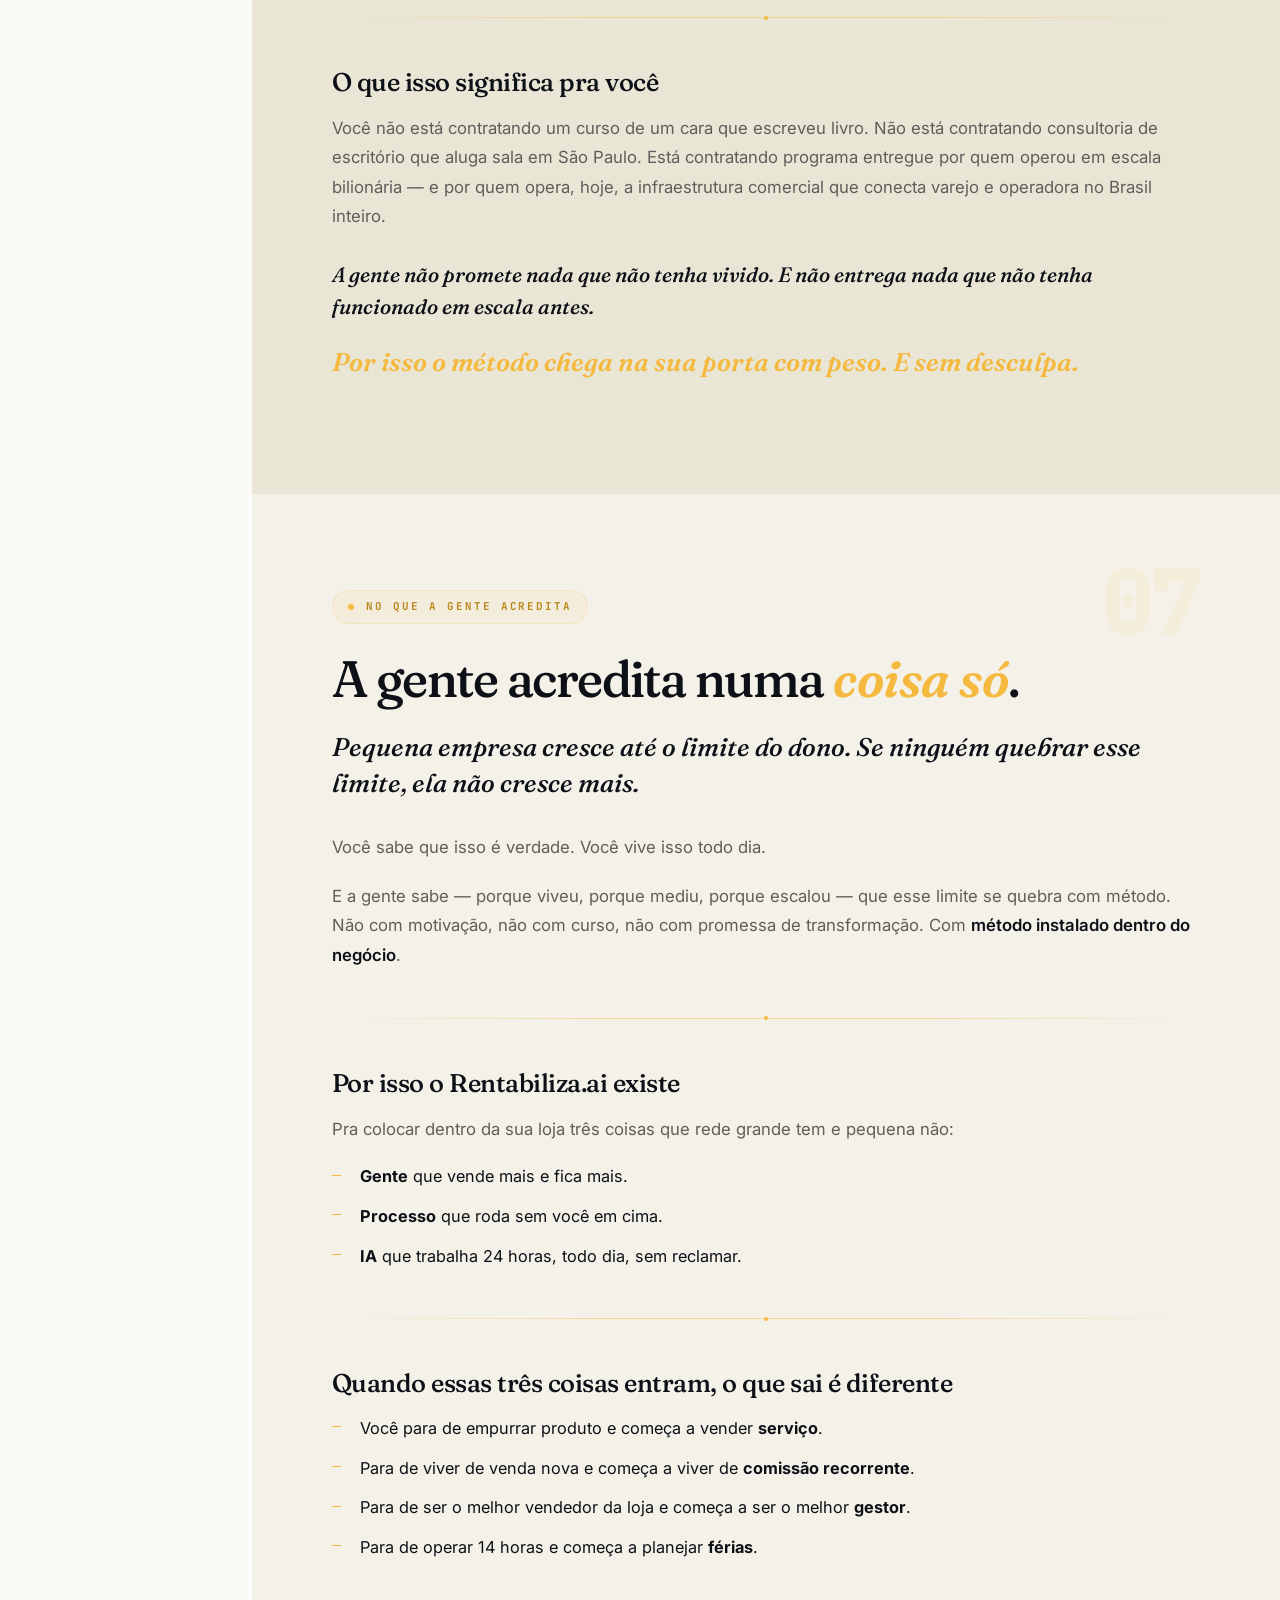
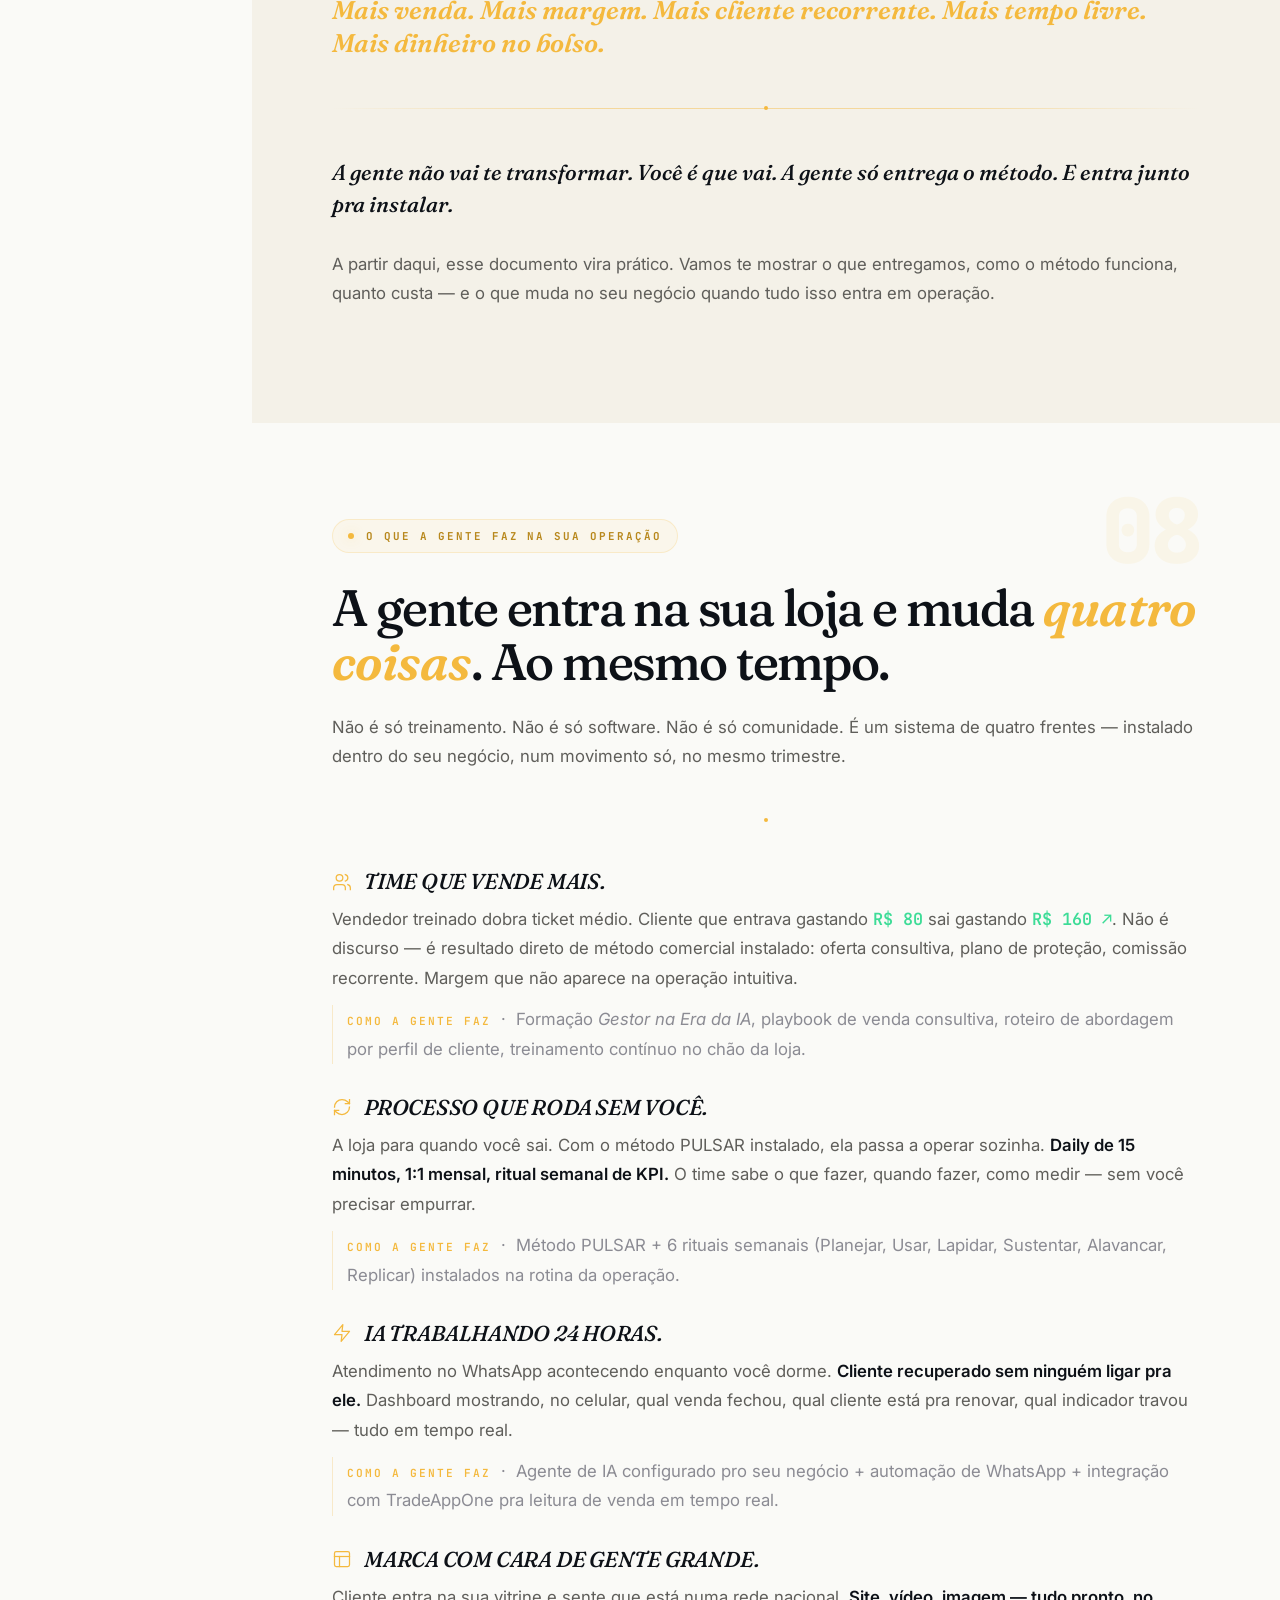
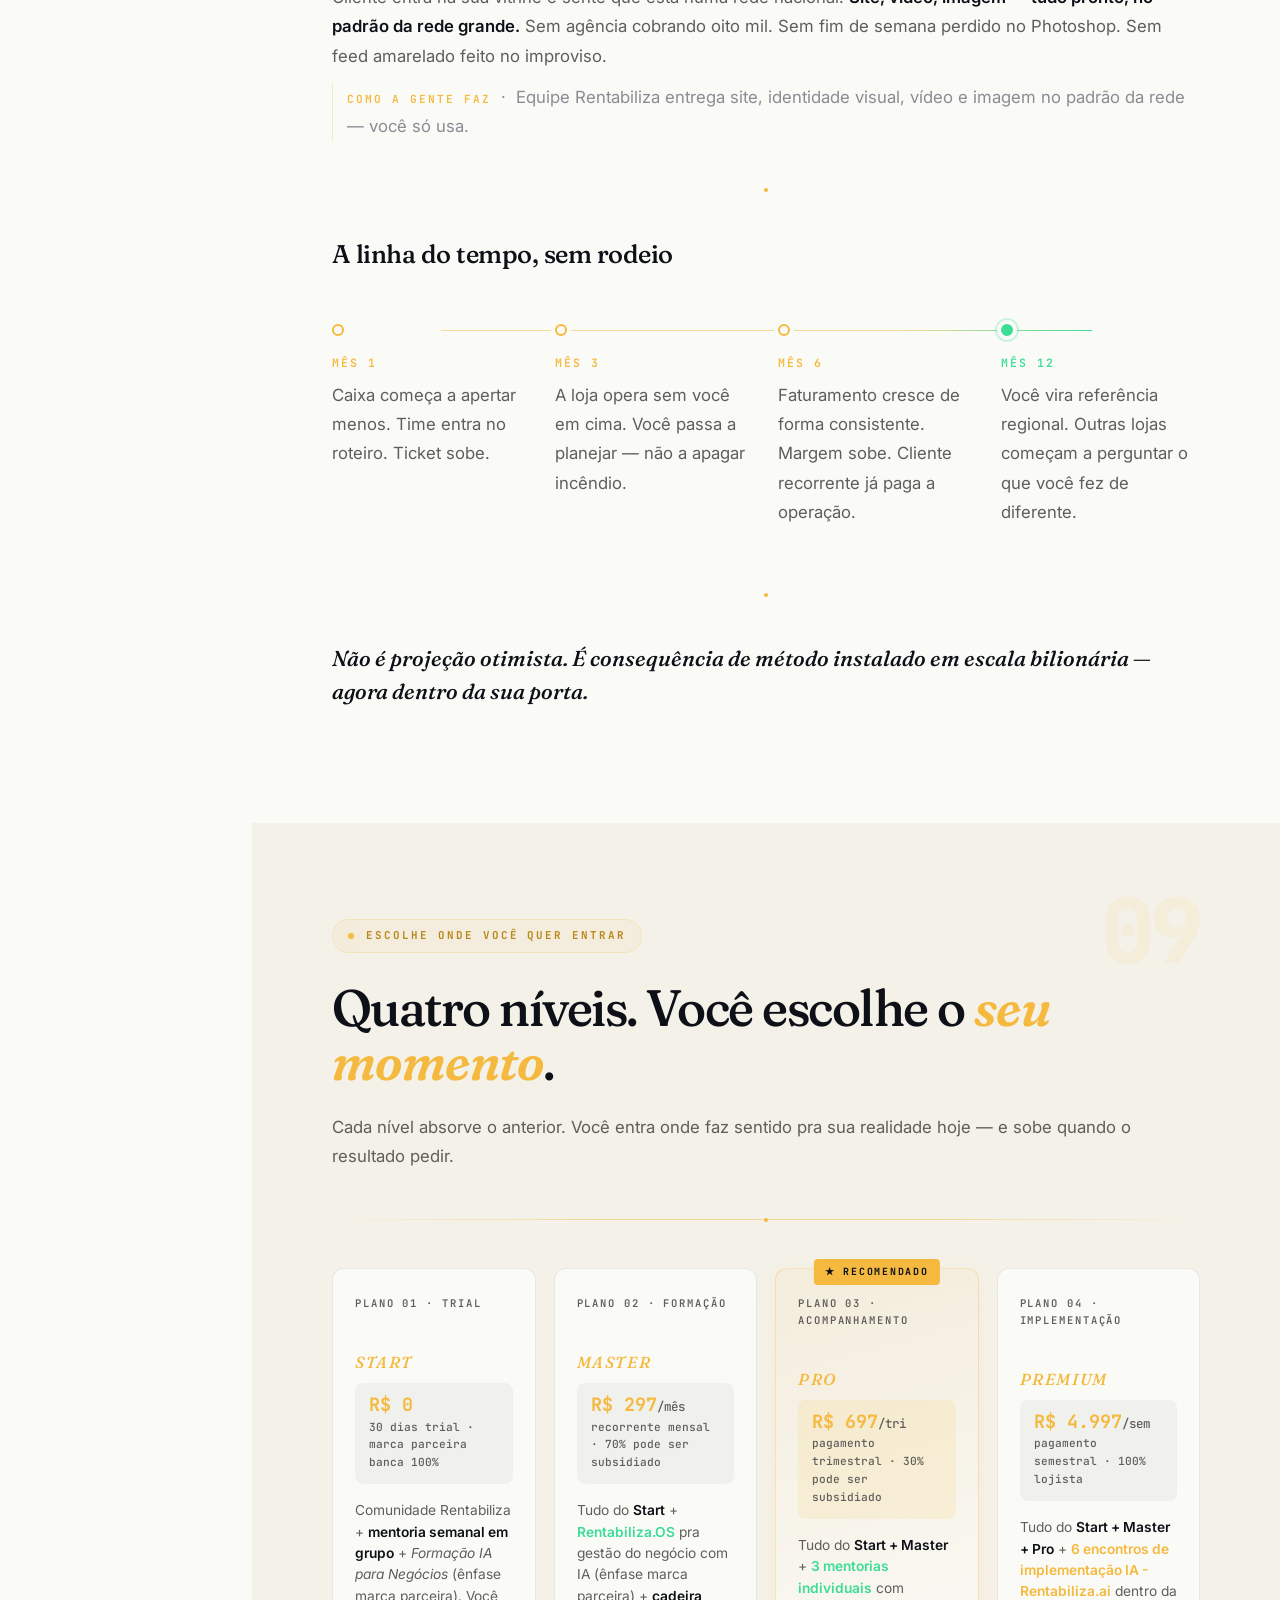
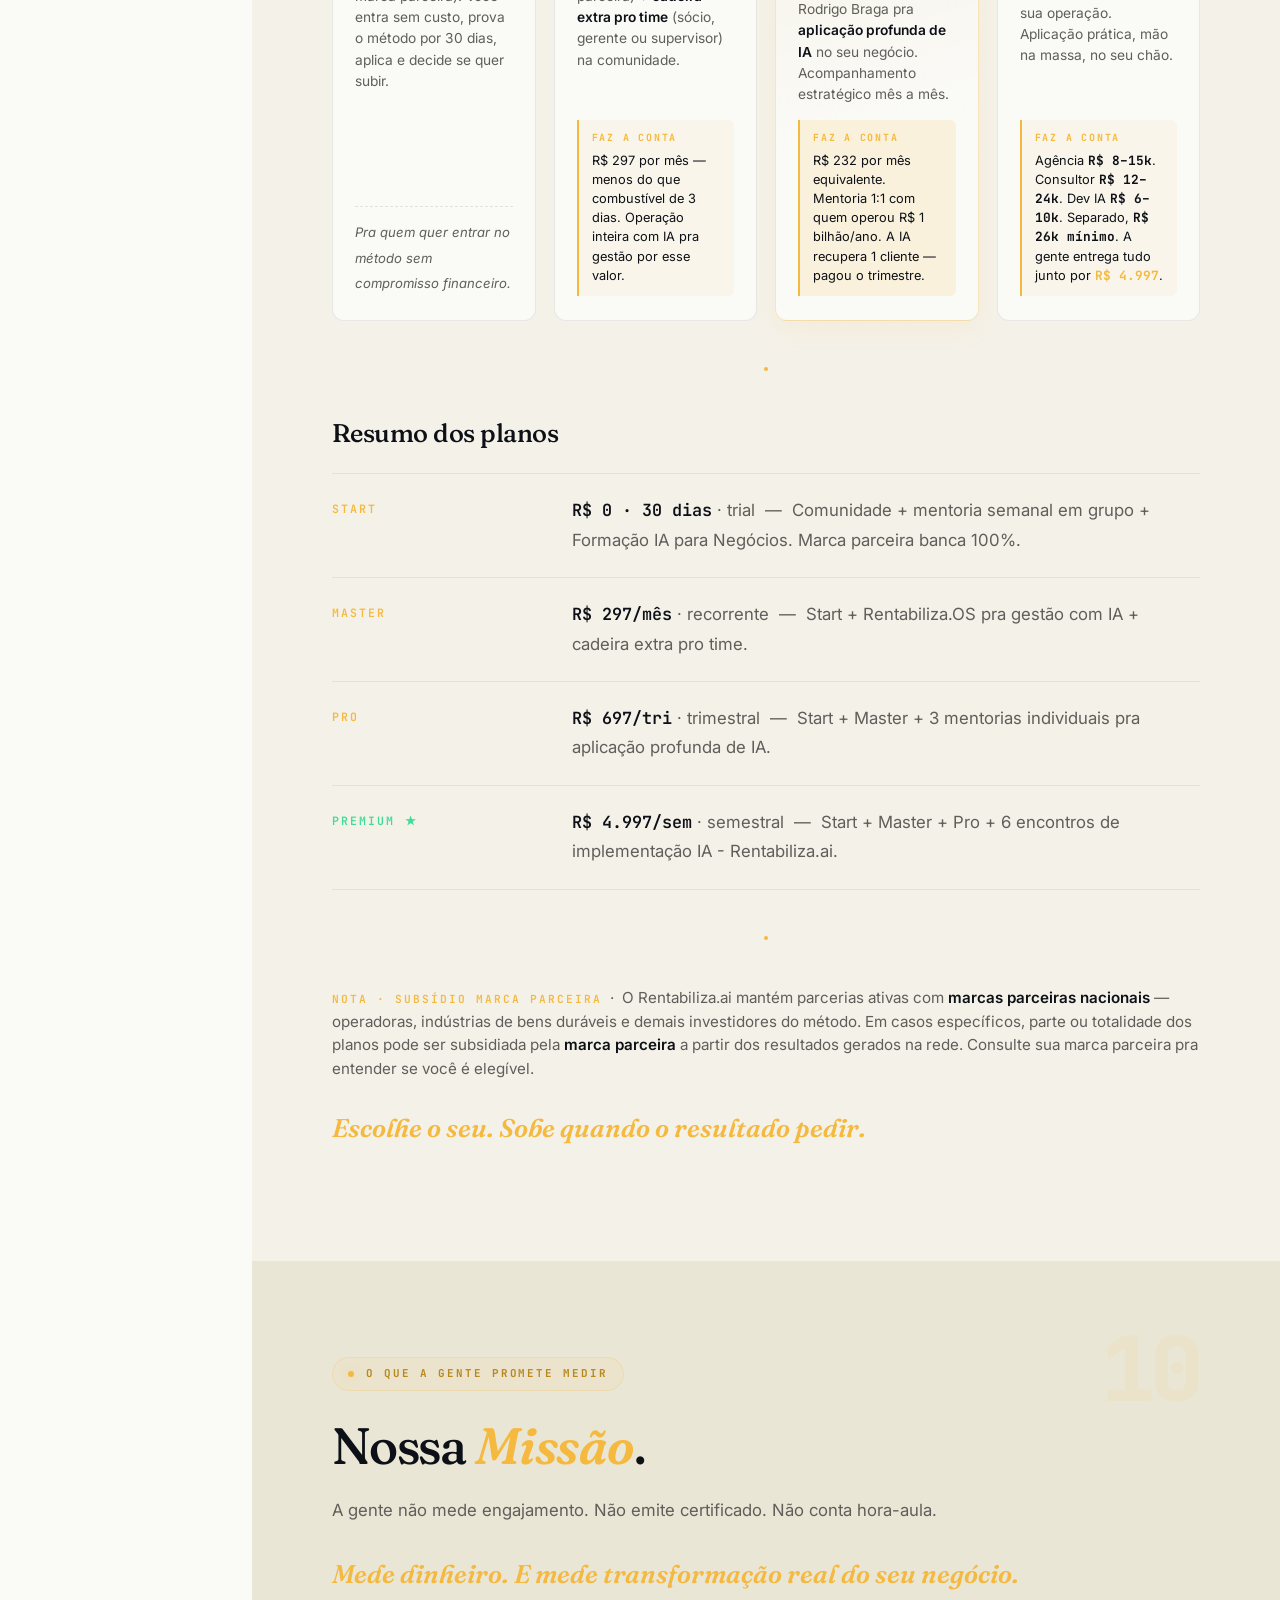
==== commit 9fdbab6a: "V10.24 — Nova estrutura de planos (modelo Marcos · pendente revisão Rodrigo) DECISÃO DA REUNIÃO MARC" ====
--- a/doc.html
+++ b/doc.html
@@ -2245,13 +2245,13 @@
 
           <!-- 01 · START -->
           <article class="plan-card">
-            <div class="plan-tag">Plano 01 · Comunidade</div>
+            <div class="plan-tag">Plano 01 · Trial</div>
             <h4 class="plan-name">Start</h4>
             <div class="plan-price-block">
-              <span class="plan-price">R$ 297<span class="plan-price-unit">/mês</span></span>
-              <span class="plan-price-sub">recorrente · marca parceira banca 100%</span>
+              <span class="plan-price">R$ 0</span>
+              <span class="plan-price-sub">30 dias trial · marca parceira banca 100%</span>
             </div>
-            <p class="plan-desc">Comunidade Rentabiliza + <strong>mentoria semanal em grupo</strong> + <em>Formação IA para Negócios</em> (ênfase marca parceira). Você entra subsidiado, aprende o método, aplica e tira resultado.</p>
+            <p class="plan-desc">Comunidade Rentabiliza + <strong>mentoria semanal em grupo</strong> + <em>Formação IA para Negócios</em> (ênfase marca parceira). Você entra sem custo, prova o método por 30 dias, aplica e decide se quer subir.</p>
             <div class="plan-foot">
               <span class="plan-cta-text">Pra quem quer entrar no método sem compromisso financeiro.</span>
             </div>
@@ -2262,13 +2262,13 @@
             <div class="plan-tag">Plano 02 · Formação</div>
             <h4 class="plan-name">Master</h4>
             <div class="plan-price-block">
-              <span class="plan-price">R$ 997<span class="plan-price-unit">/tri</span></span>
-              <span class="plan-price-sub">pagamento trimestral · 70% pode ser subsidiado</span>
+              <span class="plan-price">R$ 297<span class="plan-price-unit">/mês</span></span>
+              <span class="plan-price-sub">recorrente mensal · 70% pode ser subsidiado</span>
             </div>
             <p class="plan-desc">Tudo do <strong>Start</strong> + <strong style="color: var(--r-mint);">Rentabiliza.OS</strong> pra gestão do negócio com IA (ênfase marca parceira) + <strong>cadeira extra pro time</strong> (sócio, gerente ou supervisor) na comunidade.</p>
             <div class="plan-faz-conta">
               <span class="plan-faz-label">Faz a conta</span>
-              <span>R$ 332 por mês equivalente. Menos do que combustível de 1 semana. Operação inteira com IA pra gestão por esse valor.</span>
+              <span>R$ 297 por mês — menos do que combustível de 3 dias. Operação inteira com IA pra gestão por esse valor.</span>
             </div>
           </article>
 
@@ -2278,13 +2278,13 @@
             <div class="plan-tag">Plano 03 · Acompanhamento</div>
             <h4 class="plan-name">Pro</h4>
             <div class="plan-price-block">
-              <span class="plan-price">R$ 2.997<span class="plan-price-unit">/tri</span></span>
+              <span class="plan-price">R$ 697<span class="plan-price-unit">/tri</span></span>
               <span class="plan-price-sub">pagamento trimestral · 30% pode ser subsidiado</span>
             </div>
             <p class="plan-desc">Tudo do <strong>Start + Master</strong> + <strong style="color: var(--r-mint);">3 mentorias individuais</strong> com Rodrigo Braga pra <strong>aplicação profunda de IA</strong> no seu negócio. Acompanhamento estratégico mês a mês.</p>
             <div class="plan-faz-conta">
               <span class="plan-faz-label">Faz a conta</span>
-              <span>R$ 999 por mês equivalente. Mentoria 1:1 com quem operou R$ 1 bilhão/ano. A IA recupera 1 cliente — pagou o trimestre.</span>
+              <span>R$ 232 por mês equivalente. Mentoria 1:1 com quem operou R$ 1 bilhão/ano. A IA recupera 1 cliente — pagou o trimestre.</span>
             </div>
           </article>
 
@@ -2311,15 +2311,15 @@
         <div class="spec-sheet">
           <div class="spec-row">
             <div class="spec-label">Start</div>
-            <div><p class="t-body spec-body"><strong style="font-family: 'JetBrains Mono', monospace;">R$ 297/mês</strong> · recorrente &nbsp;—&nbsp; Comunidade + mentoria semanal em grupo + Formação IA para Negócios. Marca parceira banca 100%.</p></div>
+            <div><p class="t-body spec-body"><strong style="font-family: 'JetBrains Mono', monospace;">R$ 0 · 30 dias</strong> · trial &nbsp;—&nbsp; Comunidade + mentoria semanal em grupo + Formação IA para Negócios. Marca parceira banca 100%.</p></div>
           </div>
           <div class="spec-row">
             <div class="spec-label">Master</div>
-            <div><p class="t-body spec-body"><strong style="font-family: 'JetBrains Mono', monospace;">R$ 997/tri</strong> · trimestral &nbsp;—&nbsp; Start + Rentabiliza.OS pra gestão com IA + cadeira extra pro time.</p></div>
+            <div><p class="t-body spec-body"><strong style="font-family: 'JetBrains Mono', monospace;">R$ 297/mês</strong> · recorrente &nbsp;—&nbsp; Start + Rentabiliza.OS pra gestão com IA + cadeira extra pro time.</p></div>
           </div>
           <div class="spec-row">
             <div class="spec-label">Pro</div>
-            <div><p class="t-body spec-body"><strong style="font-family: 'JetBrains Mono', monospace;">R$ 2.997/tri</strong> · trimestral &nbsp;—&nbsp; Start + Master + 3 mentorias individuais pra aplicação profunda de IA.</p></div>
+            <div><p class="t-body spec-body"><strong style="font-family: 'JetBrains Mono', monospace;">R$ 697/tri</strong> · trimestral &nbsp;—&nbsp; Start + Master + 3 mentorias individuais pra aplicação profunda de IA.</p></div>
           </div>
           <div class="spec-row">
             <div class="spec-label spec-label-mint">Premium ★</div>
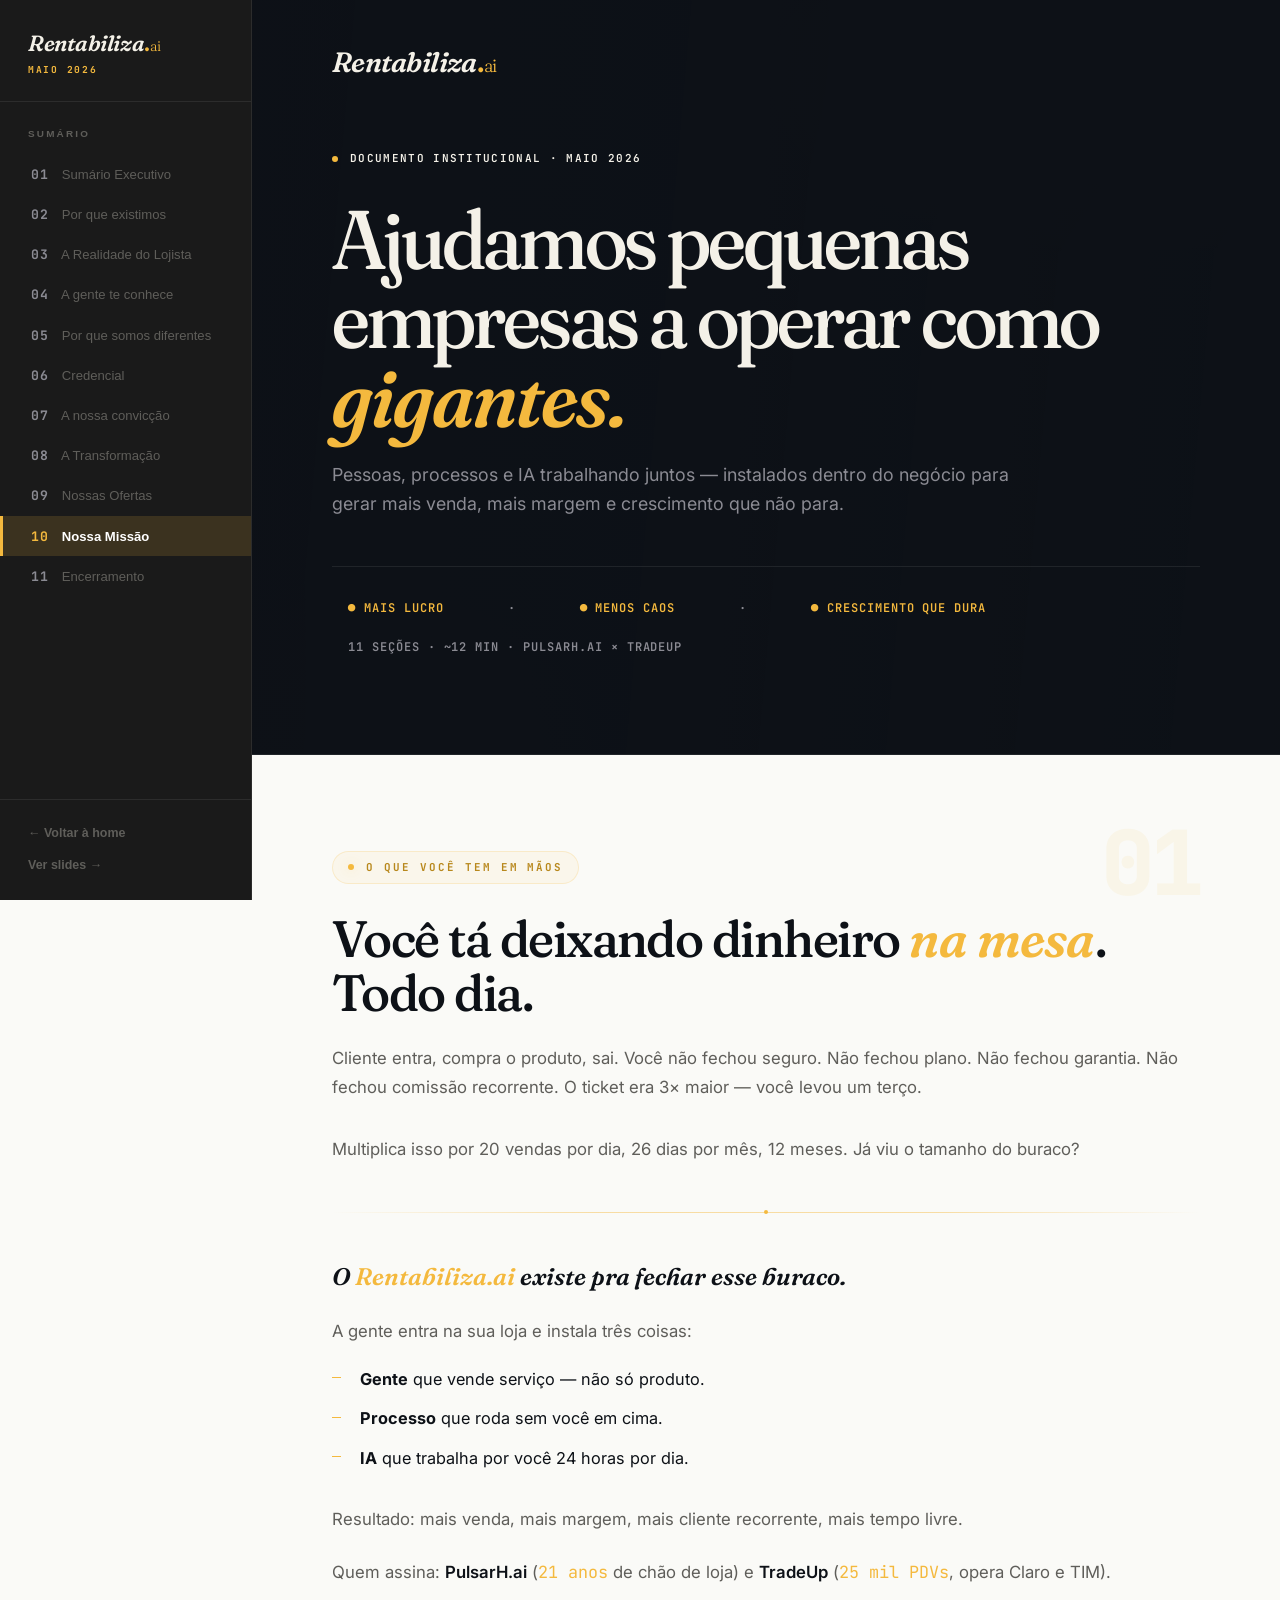
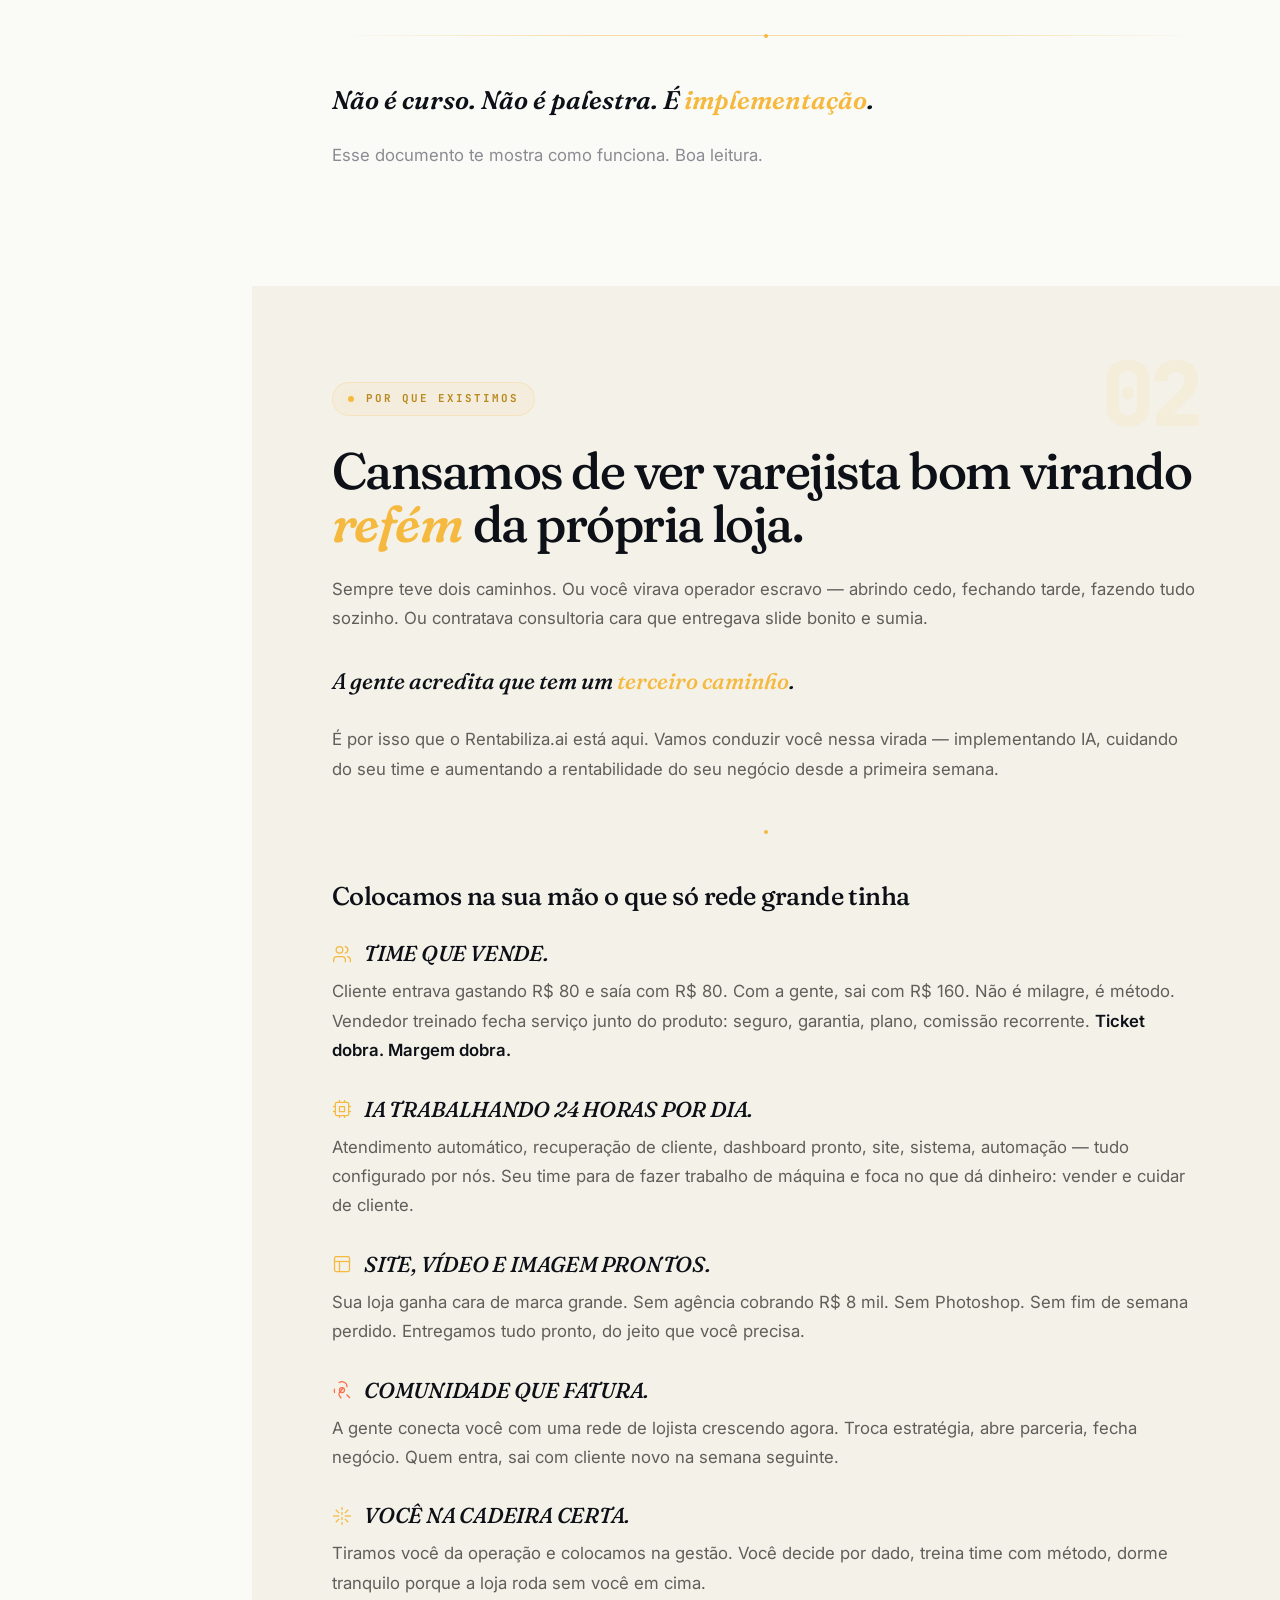
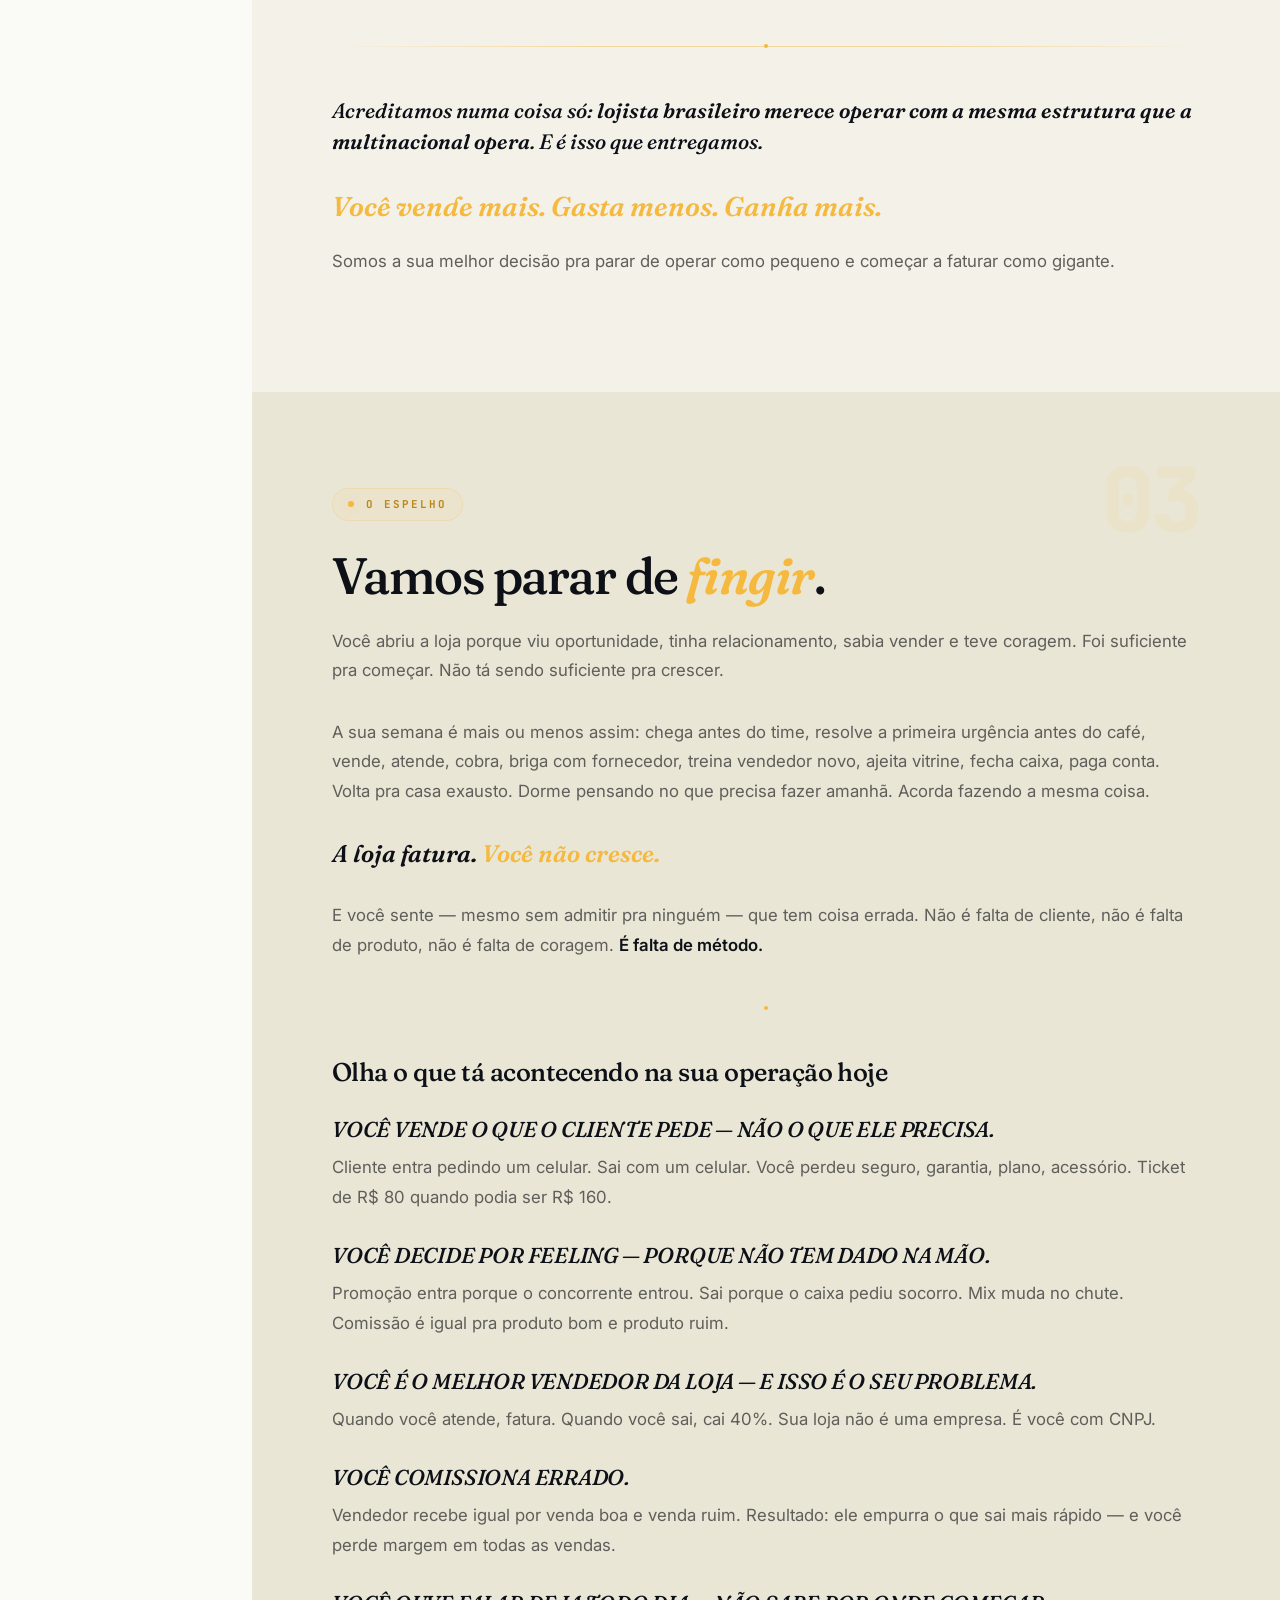
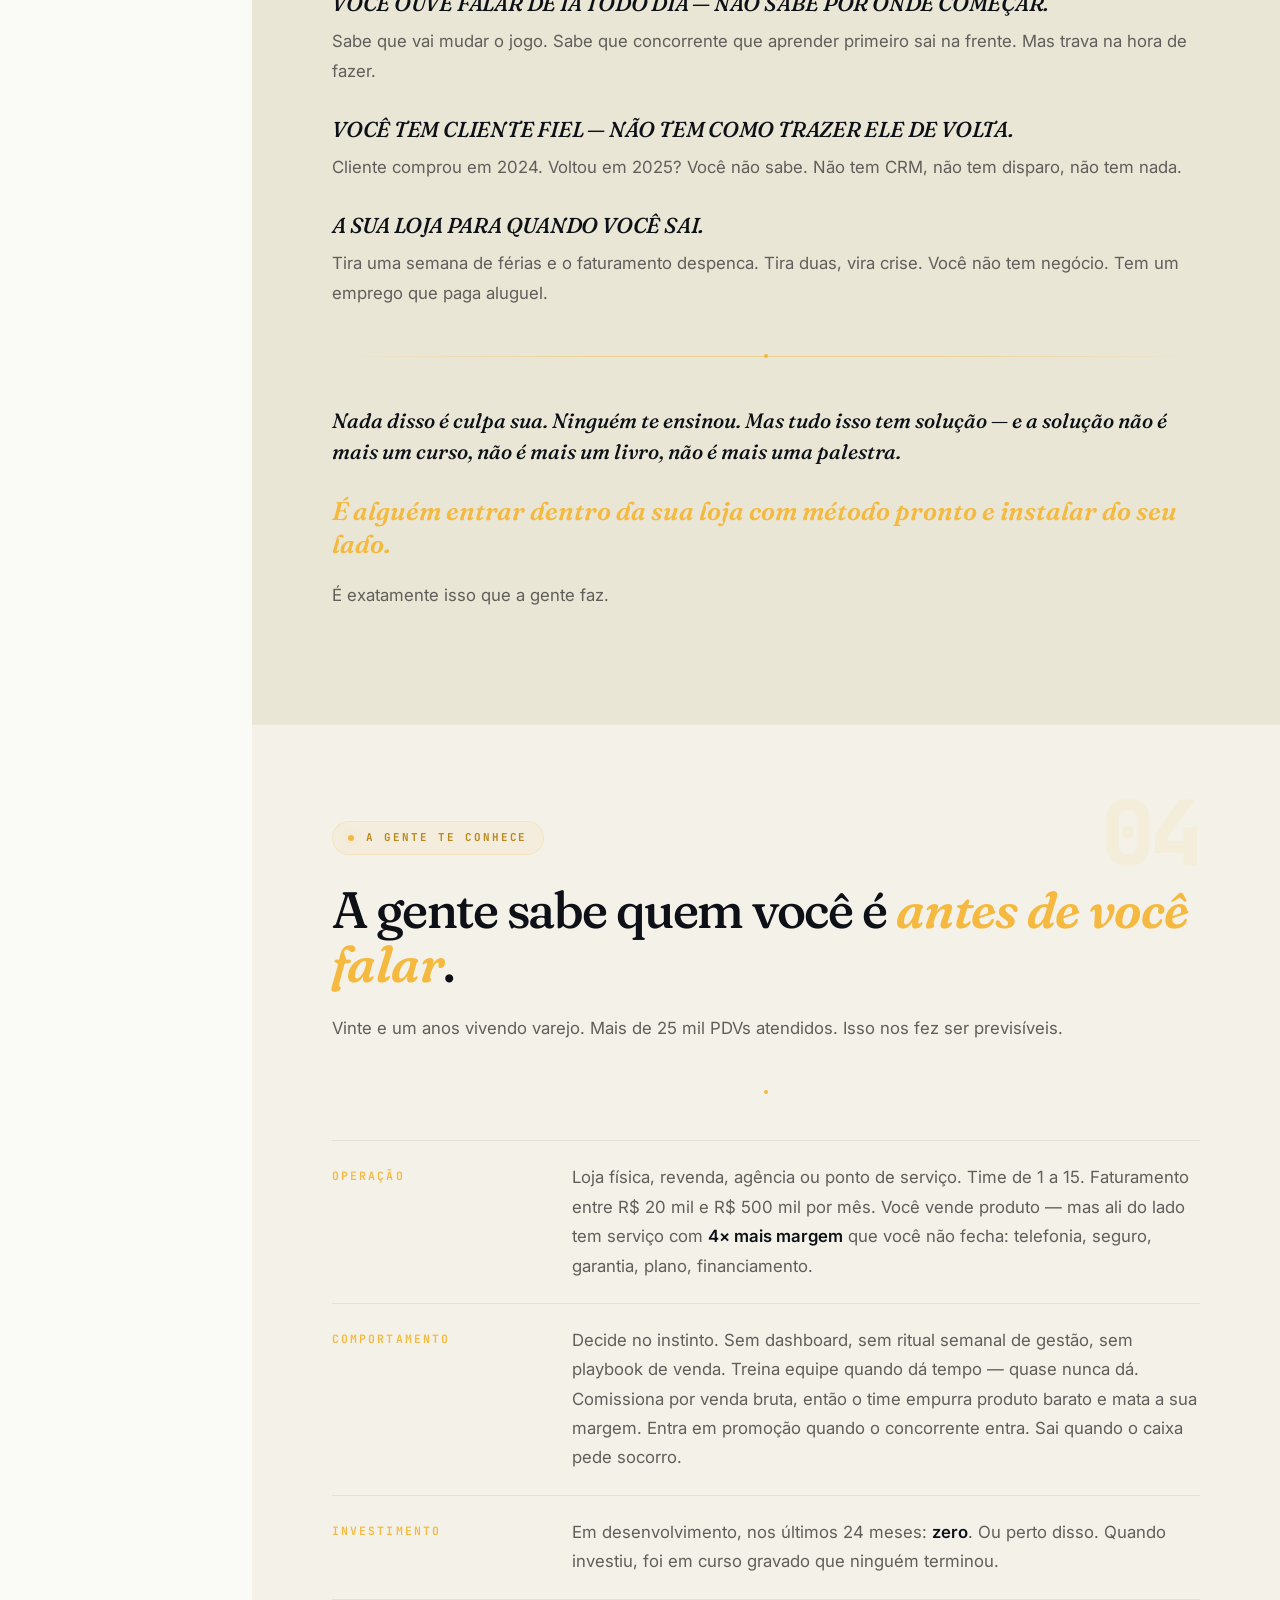
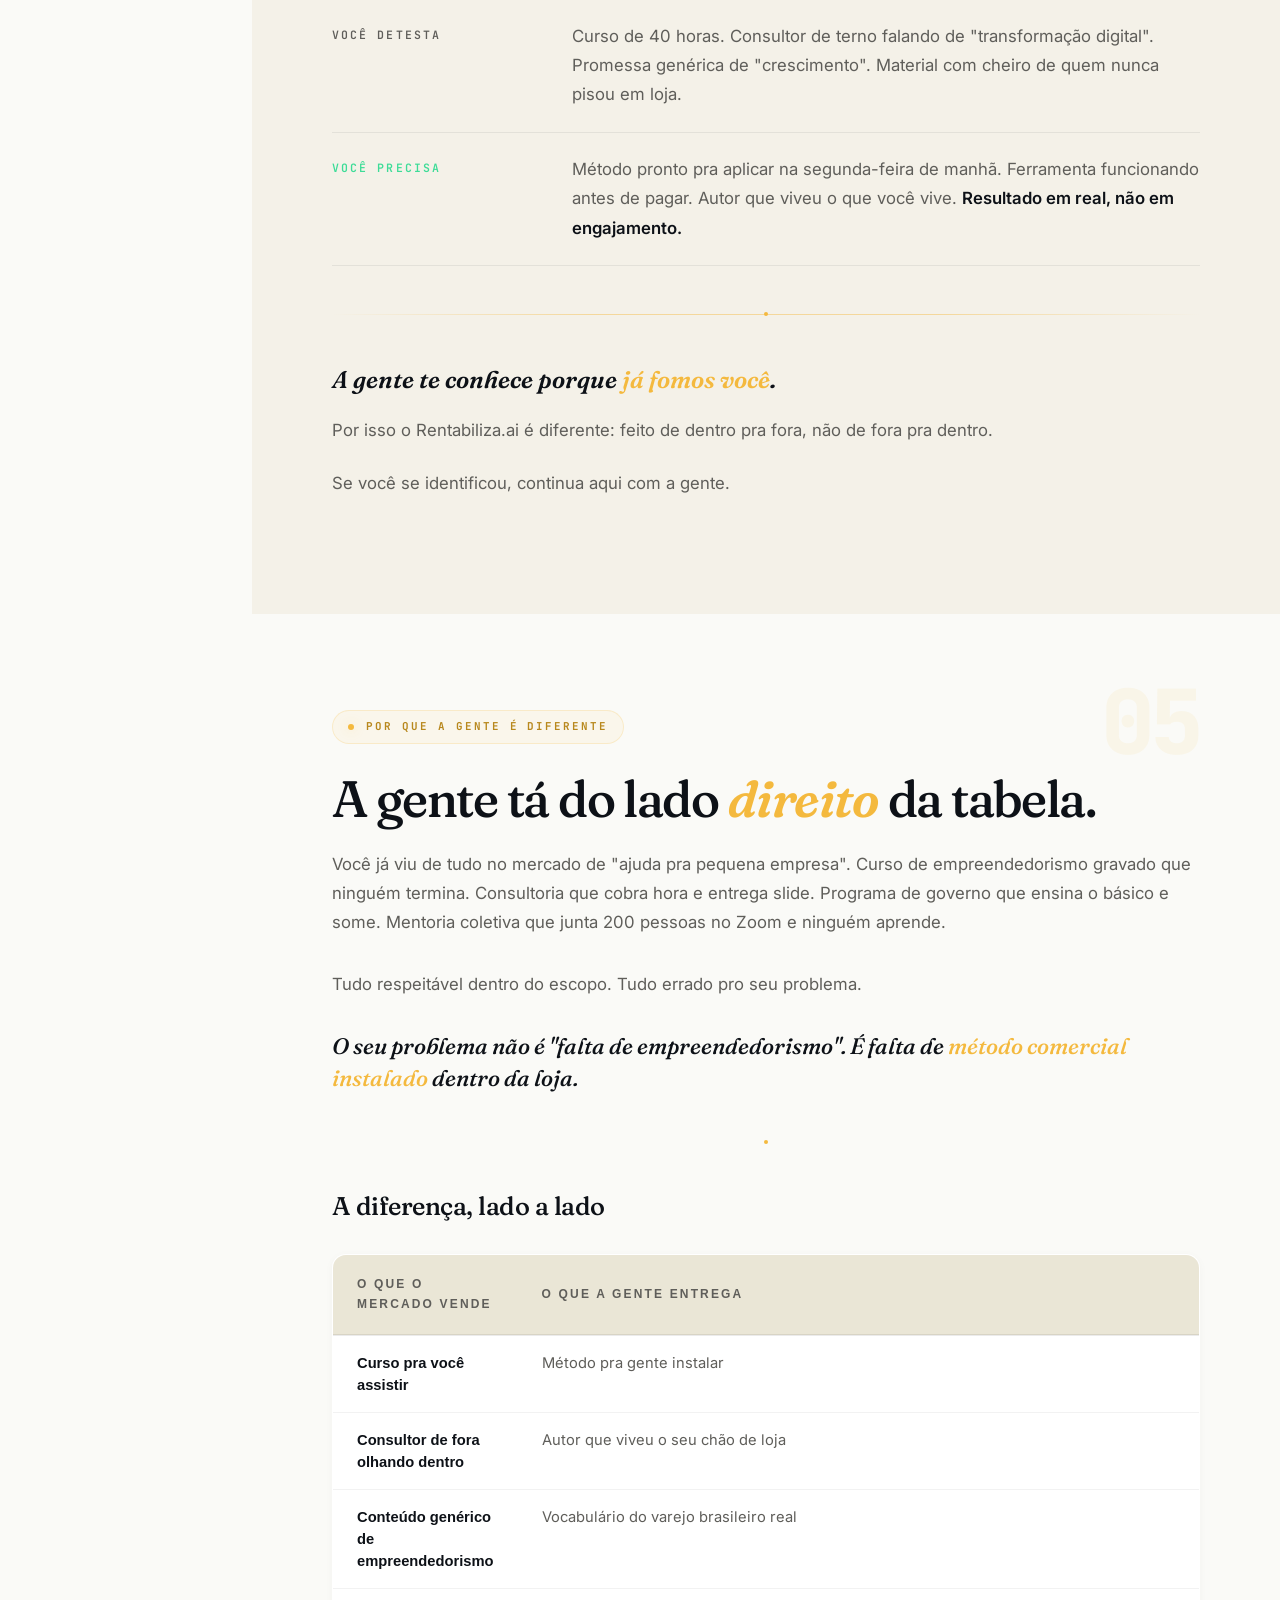
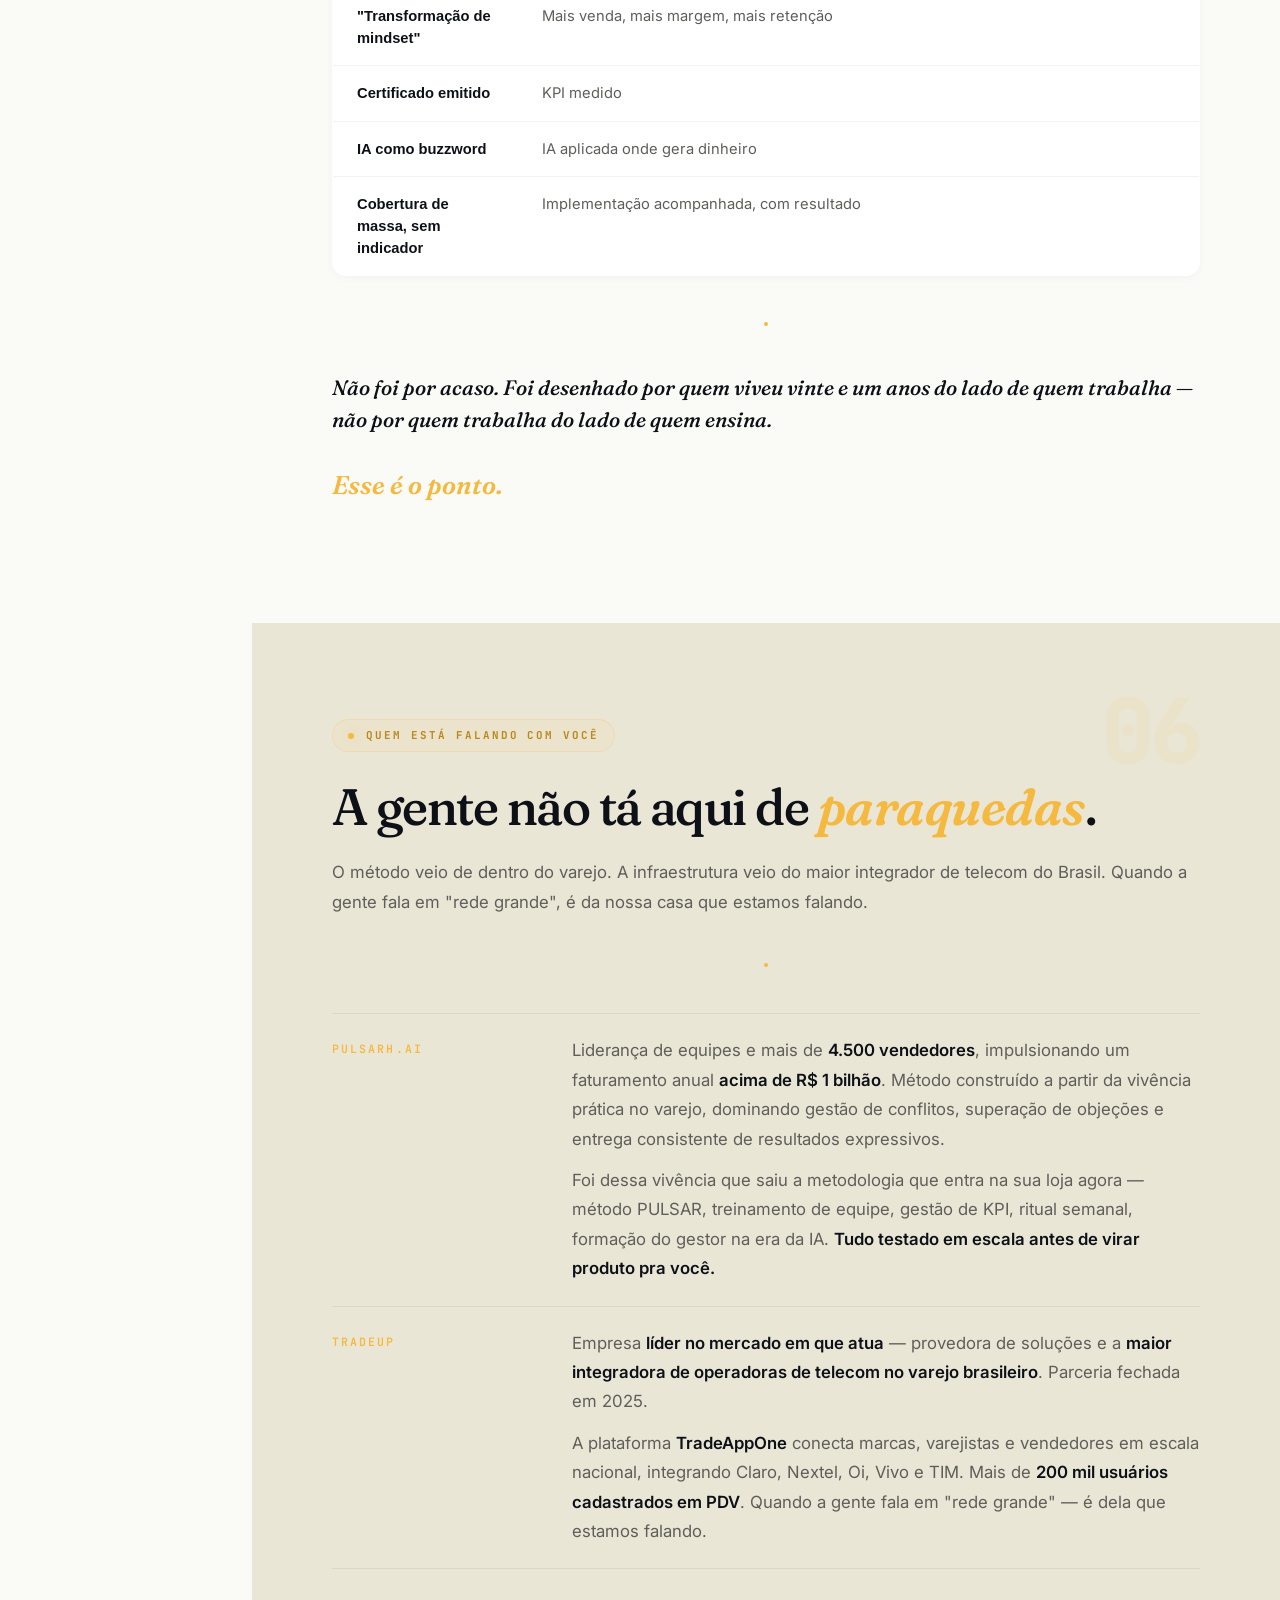
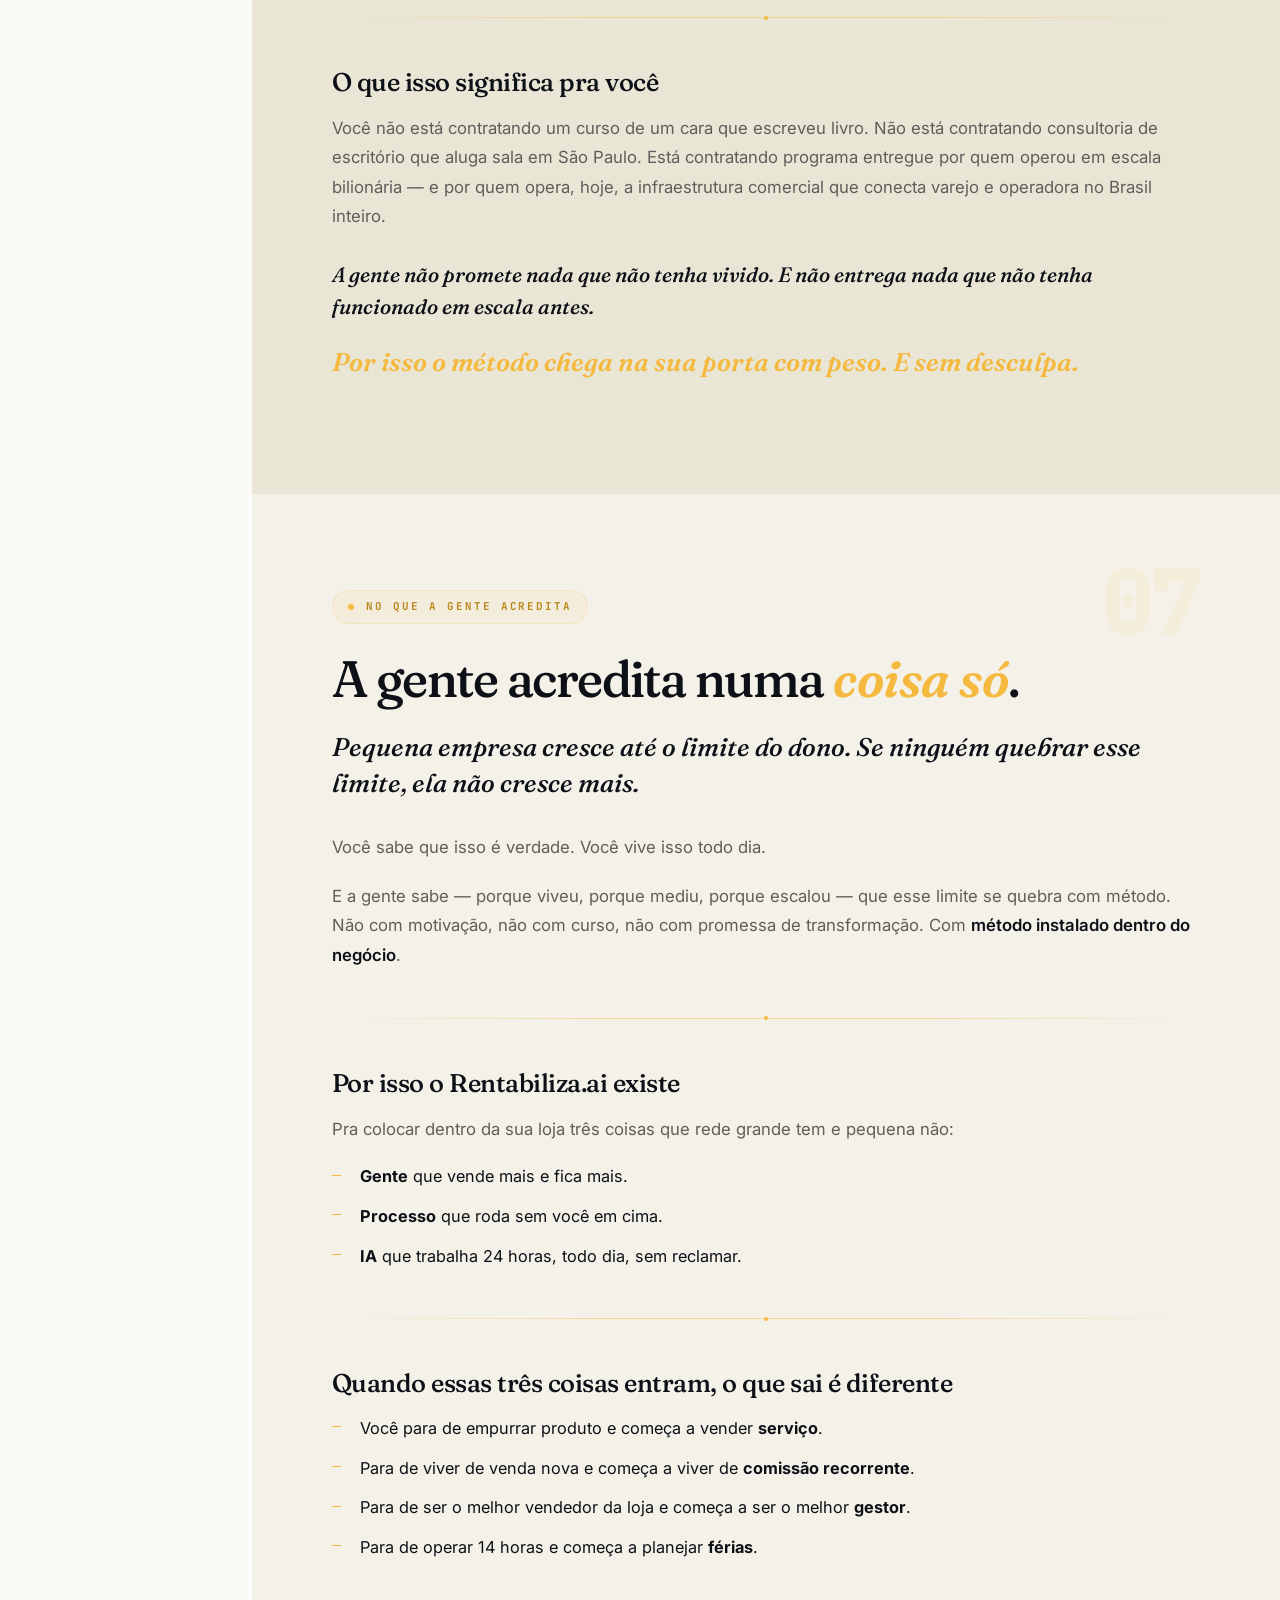
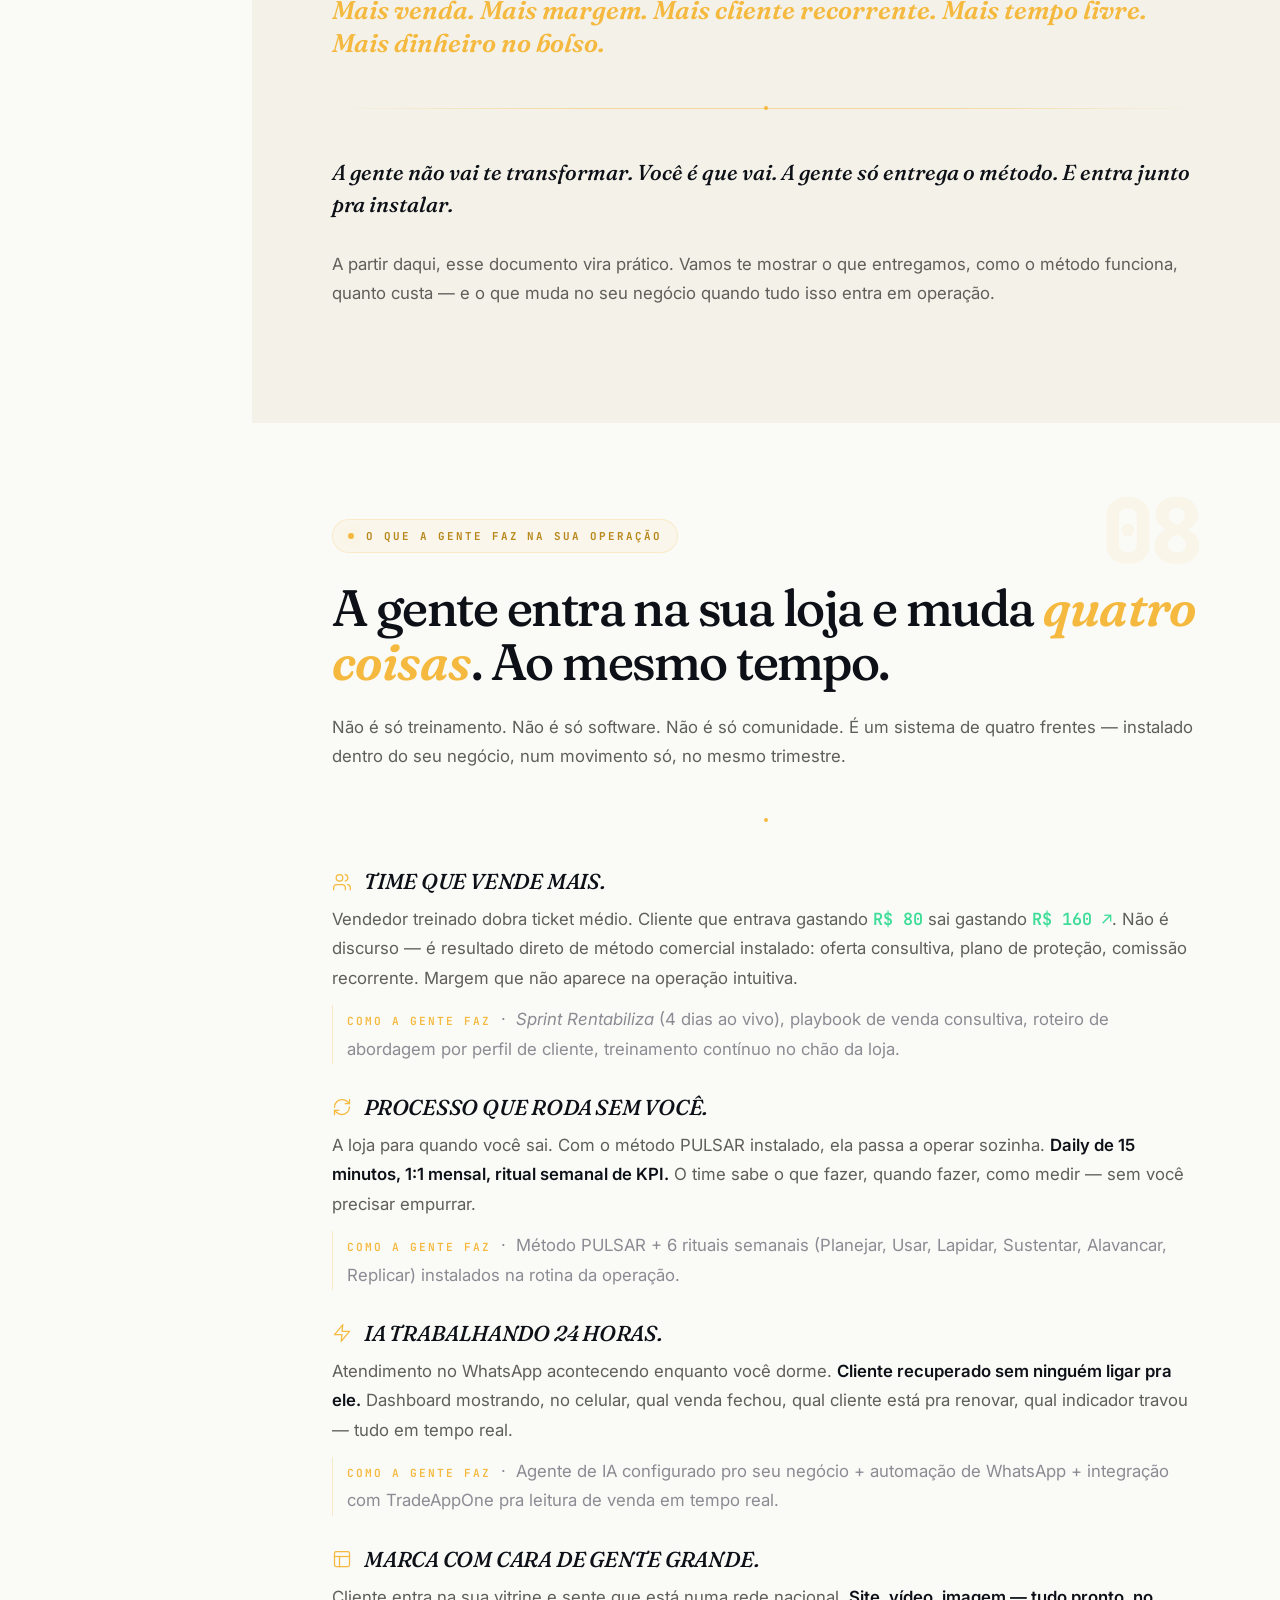
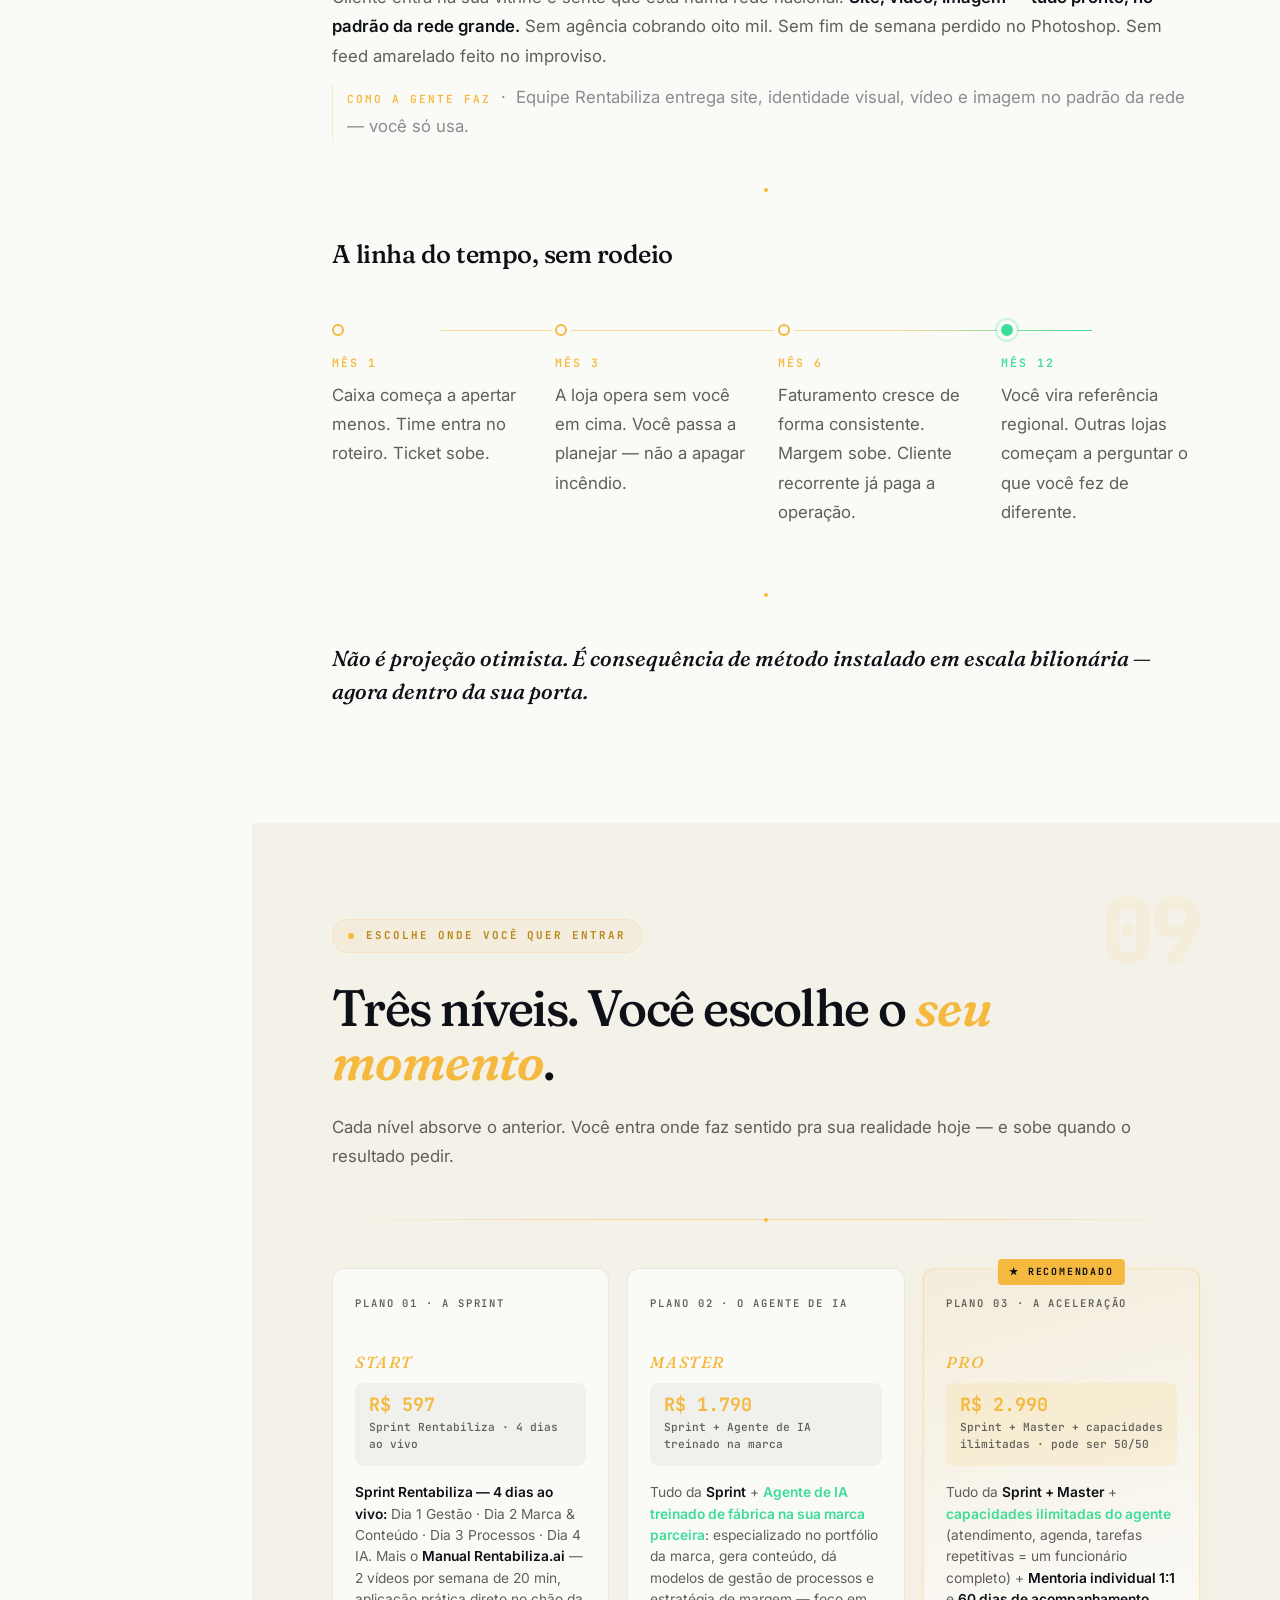
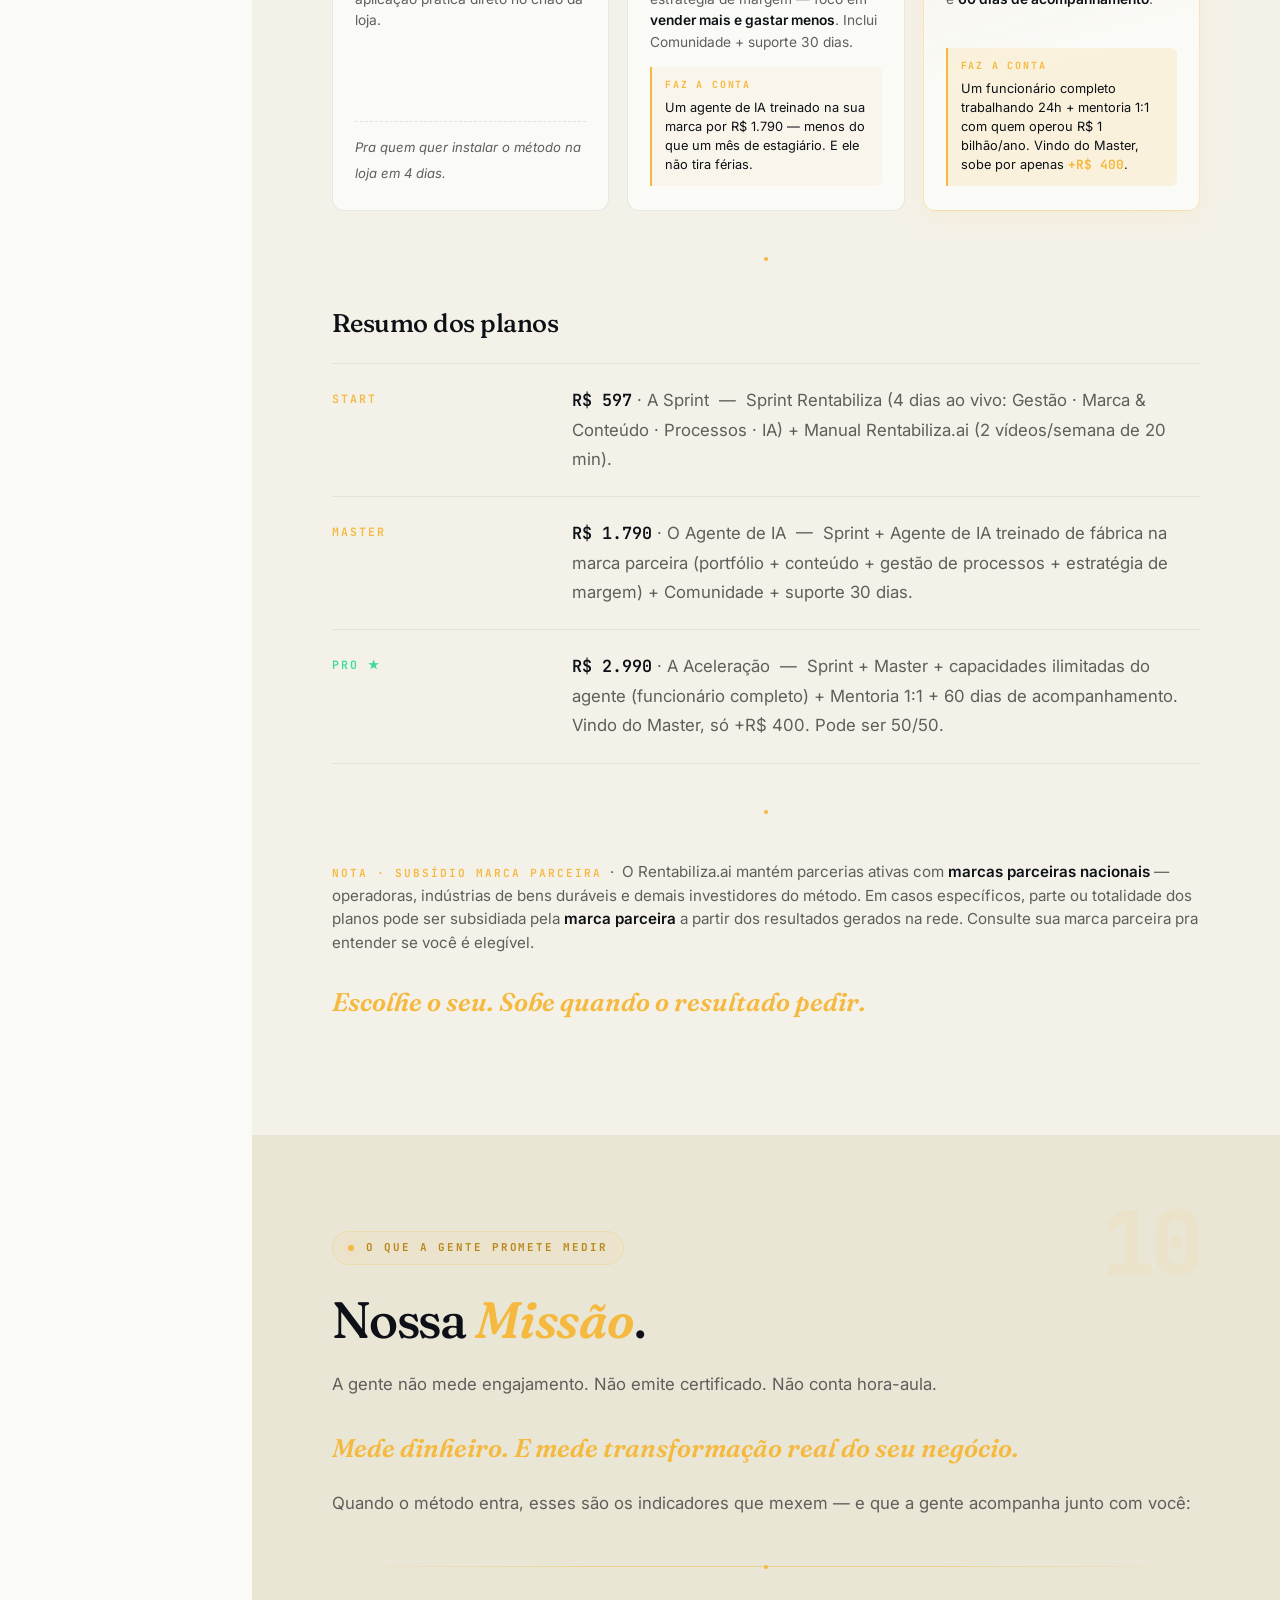
==== commit b25d0107: "V10.33 — Cascateamento do modelo v11 nos demais arquivos (subagentes) Aplicado o novo padrão de 3 pl" ====
--- a/doc.html
+++ b/doc.html
@@ -1249,10 +1249,10 @@
       }
     }
 
-    /* ═══ Plans Grid — 4 colunas lado a lado ═══ */
+    /* ═══ Plans Grid — 3 colunas lado a lado ═══ */
     .plans-grid {
       display: grid;
-      grid-template-columns: repeat(4, 1fr);
+      grid-template-columns: repeat(3, 1fr);
       gap: 18px;
       margin: 1.75rem 0 2.25rem;
       align-items: stretch;
@@ -2148,7 +2148,7 @@
               Time que vende mais.
             </h4>
             <p class="t-body">Vendedor treinado dobra ticket médio. Cliente que entrava gastando <strong style="font-family: 'JetBrains Mono', monospace; color: var(--r-mint);">R$ 80</strong> sai gastando <strong style="font-family: 'JetBrains Mono', monospace; color: var(--r-mint);">R$ 160 ↗</strong>. Não é discurso — é resultado direto de método comercial instalado: oferta consultiva, plano de proteção, comissão recorrente. Margem que não aparece na operação intuitiva.</p>
-            <p class="t-body" style="margin-top: 12px; padding-left: 14px; border-left: 1px solid rgba(244,185,62,0.25); color: var(--muted-dark);"><span style="font-family: 'JetBrains Mono', monospace; font-size: 0.7rem; font-weight: 600; letter-spacing: 0.18em; text-transform: uppercase; color: var(--claro-red);">Como a gente faz</span> &nbsp;·&nbsp; Formação <em>Gestor na Era da IA</em>, playbook de venda consultiva, roteiro de abordagem por perfil de cliente, treinamento contínuo no chão da loja.</p>
+            <p class="t-body" style="margin-top: 12px; padding-left: 14px; border-left: 1px solid rgba(244,185,62,0.25); color: var(--muted-dark);"><span style="font-family: 'JetBrains Mono', monospace; font-size: 0.7rem; font-weight: 600; letter-spacing: 0.18em; text-transform: uppercase; color: var(--claro-red);">Como a gente faz</span> &nbsp;·&nbsp; <em>Sprint Rentabiliza</em> (4 dias ao vivo), playbook de venda consultiva, roteiro de abordagem por perfil de cliente, treinamento contínuo no chão da loja.</p>
           </div>
 
           <!-- 2 · Processo que roda sem você -->
@@ -2235,7 +2235,7 @@
       <div class="section-num">09</div>
       <div class="doc-section-inner">
         <div class="eyebrow"><span class="eyebrow-dot"></span><span>Escolhe onde você quer entrar</span></div>
-        <h2 class="t-section">Quatro níveis. Você escolhe o <em>seu momento</em>.</h2>
+        <h2 class="t-section">Três níveis. Você escolhe o <em>seu momento</em>.</h2>
 
         <p class="t-lead">Cada nível absorve o anterior. Você entra onde faz sentido pra sua realidade hoje — e sobe quando o resultado pedir.</p>
 
@@ -2245,61 +2245,46 @@
 
           <!-- 01 · START -->
           <article class="plan-card">
-            <div class="plan-tag">Plano 01 · Trial</div>
+            <div class="plan-tag">Plano 01 · A Sprint</div>
             <h4 class="plan-name">Start</h4>
             <div class="plan-price-block">
-              <span class="plan-price">R$ 0</span>
-              <span class="plan-price-sub">30 dias trial · marca parceira banca 100%</span>
+              <span class="plan-price">R$ 597</span>
+              <span class="plan-price-sub">Sprint Rentabiliza · 4 dias ao vivo</span>
             </div>
-            <p class="plan-desc">Comunidade Rentabiliza + <strong>mentoria semanal em grupo</strong> + <em>Formação IA para Negócios</em> (ênfase marca parceira). Você entra sem custo, prova o método por 30 dias, aplica e decide se quer subir.</p>
+            <p class="plan-desc"><strong>Sprint Rentabiliza — 4 dias ao vivo:</strong> Dia 1 Gestão · Dia 2 Marca &amp; Conteúdo · Dia 3 Processos · Dia 4 IA. Mais o <strong>Manual Rentabiliza.ai</strong> — 2 vídeos por semana de 20 min, aplicação prática direto no chão da loja.</p>
             <div class="plan-foot">
-              <span class="plan-cta-text">Pra quem quer entrar no método sem compromisso financeiro.</span>
+              <span class="plan-cta-text">Pra quem quer instalar o método na loja em 4 dias.</span>
             </div>
           </article>
 
           <!-- 02 · MASTER -->
           <article class="plan-card">
-            <div class="plan-tag">Plano 02 · Formação</div>
+            <div class="plan-tag">Plano 02 · O Agente de IA</div>
             <h4 class="plan-name">Master</h4>
             <div class="plan-price-block">
-              <span class="plan-price">R$ 297<span class="plan-price-unit">/mês</span></span>
-              <span class="plan-price-sub">recorrente mensal · 70% pode ser subsidiado</span>
+              <span class="plan-price">R$ 1.790</span>
+              <span class="plan-price-sub">Sprint + Agente de IA treinado na marca</span>
             </div>
-            <p class="plan-desc">Tudo do <strong>Start</strong> + <strong style="color: var(--r-mint);">Rentabiliza.OS</strong> pra gestão do negócio com IA (ênfase marca parceira) + <strong>cadeira extra pro time</strong> (sócio, gerente ou supervisor) na comunidade.</p>
+            <p class="plan-desc">Tudo da <strong>Sprint</strong> + <strong style="color: var(--r-mint);">Agente de IA treinado de fábrica na sua marca parceira</strong>: especializado no portfólio da marca, gera conteúdo, dá modelos de gestão de processos e estratégia de margem — foco em <strong>vender mais e gastar menos</strong>. Inclui Comunidade + suporte 30 dias.</p>
             <div class="plan-faz-conta">
               <span class="plan-faz-label">Faz a conta</span>
-              <span>R$ 297 por mês — menos do que combustível de 3 dias. Operação inteira com IA pra gestão por esse valor.</span>
+              <span>Um agente de IA treinado na sua marca por R$ 1.790 — menos do que um mês de estagiário. E ele não tira férias.</span>
             </div>
           </article>
 
           <!-- 03 · PRO (RECOMENDADO) -->
           <article class="plan-card plan-card-featured">
             <span class="plan-badge">★ Recomendado</span>
-            <div class="plan-tag">Plano 03 · Acompanhamento</div>
+            <div class="plan-tag">Plano 03 · A Aceleração</div>
             <h4 class="plan-name">Pro</h4>
             <div class="plan-price-block">
-              <span class="plan-price">R$ 697<span class="plan-price-unit">/tri</span></span>
-              <span class="plan-price-sub">pagamento trimestral · 30% pode ser subsidiado</span>
+              <span class="plan-price">R$ 2.990</span>
+              <span class="plan-price-sub">Sprint + Master + capacidades ilimitadas · pode ser 50/50</span>
             </div>
-            <p class="plan-desc">Tudo do <strong>Start + Master</strong> + <strong style="color: var(--r-mint);">3 mentorias individuais</strong> com Rodrigo Braga pra <strong>aplicação profunda de IA</strong> no seu negócio. Acompanhamento estratégico mês a mês.</p>
+            <p class="plan-desc">Tudo da <strong>Sprint + Master</strong> + <strong style="color: var(--r-mint);">capacidades ilimitadas do agente</strong> (atendimento, agenda, tarefas repetitivas = um funcionário completo) + <strong>Mentoria individual 1:1</strong> e <strong>60 dias de acompanhamento</strong>.</p>
             <div class="plan-faz-conta">
               <span class="plan-faz-label">Faz a conta</span>
-              <span>R$ 232 por mês equivalente. Mentoria 1:1 com quem operou R$ 1 bilhão/ano. A IA recupera 1 cliente — pagou o trimestre.</span>
-            </div>
-          </article>
-
-          <!-- 04 · PREMIUM -->
-          <article class="plan-card">
-            <div class="plan-tag">Plano 04 · Implementação</div>
-            <h4 class="plan-name">Premium</h4>
-            <div class="plan-price-block">
-              <span class="plan-price">R$ 4.997<span class="plan-price-unit">/sem</span></span>
-              <span class="plan-price-sub">pagamento semestral · 100% lojista</span>
-            </div>
-            <p class="plan-desc">Tudo do <strong>Start + Master + Pro</strong> + <strong style="color: var(--claro-red);">6 encontros de implementação IA - Rentabiliza.ai</strong> dentro da sua operação. Aplicação prática, mão na massa, no seu chão.</p>
-            <div class="plan-faz-conta">
-              <span class="plan-faz-label">Faz a conta</span>
-              <span>Agência <strong style="font-family: 'JetBrains Mono', monospace;">R$ 8–15k</strong>. Consultor <strong style="font-family: 'JetBrains Mono', monospace;">R$ 12–24k</strong>. Dev IA <strong style="font-family: 'JetBrains Mono', monospace;">R$ 6–10k</strong>. Separado, <strong style="font-family: 'JetBrains Mono', monospace;">R$ 26k mínimo</strong>. A gente entrega tudo junto por <strong style="font-family: 'JetBrains Mono', monospace; color: var(--claro-red);">R$ 4.997</strong>.</span>
+              <span>Um funcionário completo trabalhando 24h + mentoria 1:1 com quem operou R$ 1 bilhão/ano. Vindo do Master, sobe por apenas <strong style="font-family: 'JetBrains Mono', monospace; color: var(--claro-red);">+R$ 400</strong>.</span>
             </div>
           </article>
 
@@ -2311,19 +2296,15 @@
         <div class="spec-sheet">
           <div class="spec-row">
             <div class="spec-label">Start</div>
-            <div><p class="t-body spec-body"><strong style="font-family: 'JetBrains Mono', monospace;">R$ 0 · 30 dias</strong> · trial &nbsp;—&nbsp; Comunidade + mentoria semanal em grupo + Formação IA para Negócios. Marca parceira banca 100%.</p></div>
+            <div><p class="t-body spec-body"><strong style="font-family: 'JetBrains Mono', monospace;">R$ 597</strong> · A Sprint &nbsp;—&nbsp; Sprint Rentabiliza (4 dias ao vivo: Gestão · Marca &amp; Conteúdo · Processos · IA) + Manual Rentabiliza.ai (2 vídeos/semana de 20 min).</p></div>
           </div>
           <div class="spec-row">
             <div class="spec-label">Master</div>
-            <div><p class="t-body spec-body"><strong style="font-family: 'JetBrains Mono', monospace;">R$ 297/mês</strong> · recorrente &nbsp;—&nbsp; Start + Rentabiliza.OS pra gestão com IA + cadeira extra pro time.</p></div>
+            <div><p class="t-body spec-body"><strong style="font-family: 'JetBrains Mono', monospace;">R$ 1.790</strong> · O Agente de IA &nbsp;—&nbsp; Sprint + Agente de IA treinado de fábrica na marca parceira (portfólio + conteúdo + gestão de processos + estratégia de margem) + Comunidade + suporte 30 dias.</p></div>
           </div>
           <div class="spec-row">
-            <div class="spec-label">Pro</div>
-            <div><p class="t-body spec-body"><strong style="font-family: 'JetBrains Mono', monospace;">R$ 697/tri</strong> · trimestral &nbsp;—&nbsp; Start + Master + 3 mentorias individuais pra aplicação profunda de IA.</p></div>
-          </div>
-          <div class="spec-row">
-            <div class="spec-label spec-label-mint">Premium ★</div>
-            <div><p class="t-body spec-body"><strong style="font-family: 'JetBrains Mono', monospace;">R$ 4.997/sem</strong> · semestral &nbsp;—&nbsp; Start + Master + Pro + 6 encontros de implementação IA - Rentabiliza.ai.</p></div>
+            <div class="spec-label spec-label-mint">Pro ★</div>
+            <div><p class="t-body spec-body"><strong style="font-family: 'JetBrains Mono', monospace;">R$ 2.990</strong> · A Aceleração &nbsp;—&nbsp; Sprint + Master + capacidades ilimitadas do agente (funcionário completo) + Mentoria 1:1 + 60 dias de acompanhamento. Vindo do Master, só +R$ 400. Pode ser 50/50.</p></div>
           </div>
         </div>
 
